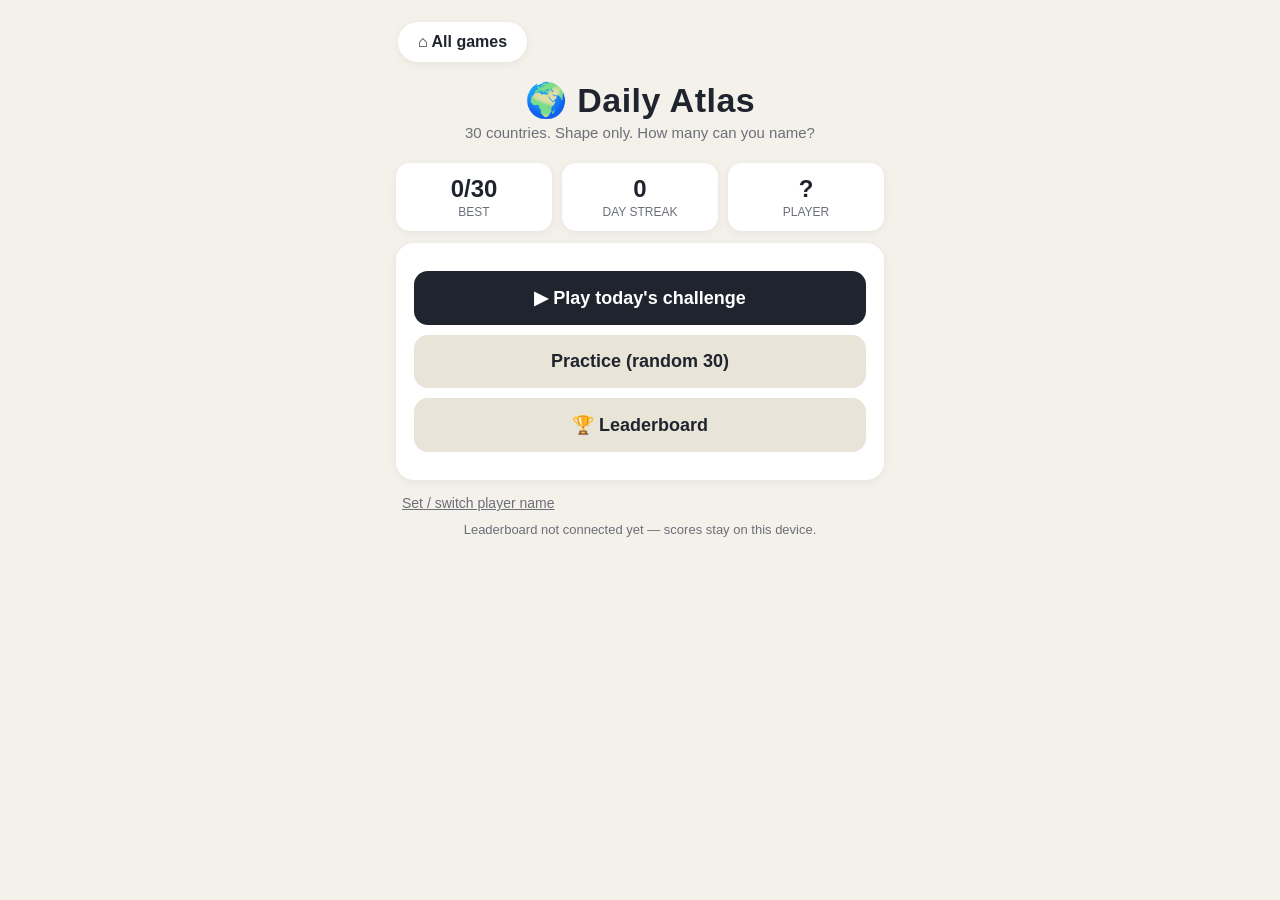
==== games/daily-atlas/index.html @ 62ca85bb "Rename Daily Shape to Daily Atlas (folder, icons, ids, leaderboard); redirect stub at old path" ====
<!DOCTYPE html>
<html lang="en">
<head>
<meta charset="UTF-8">
<meta name="viewport" content="width=device-width, initial-scale=1.0, maximum-scale=1.0, user-scalable=no, viewport-fit=cover">
<meta name="mobile-web-app-capable" content="yes">
<meta name="apple-mobile-web-app-capable" content="yes">
<meta name="apple-mobile-web-app-status-bar-style" content="default">
<meta name="apple-mobile-web-app-title" content="Daily Atlas">
<meta name="theme-color" content="#1f6f4a">
<link rel="manifest" href="manifest.json">
<link rel="apple-touch-icon" href="../../icons/atlas-180.png">
<title>Daily Atlas — guess the country</title>
<style>
  * { box-sizing: border-box; -webkit-tap-highlight-color: transparent; }
  body { margin:0; font-family: -apple-system, BlinkMacSystemFont, "Segoe UI", Roboto, sans-serif;
         background:#f4f1ea; color:#20242e; min-height:100vh; }
  .wrap { max-width:520px; margin:0 auto; padding:20px 16px 40px; }
  h1 { text-align:center; font-size:34px; margin:18px 0 4px; letter-spacing:.5px; }
  .sub { text-align:center; color:#6b6f7a; margin:0 0 22px; font-size:15px; }
  .card { background:#fff; border-radius:18px; padding:18px; margin:12px 0;
          box-shadow:0 2px 10px rgba(0,0,0,.06); }
  .btn { display:block; width:100%; border:none; border-radius:14px; padding:16px;
         font-size:18px; font-weight:700; margin:10px 0; cursor:pointer; }
  .btn-primary { background:#20242e; color:#fff; }
  .btn-secondary { background:#e9e4d8; color:#20242e; }
  .btn:active { transform:scale(.98); }
  .btn:disabled { opacity:.5; cursor:default; }
  .btn:disabled:active { transform:none; }
  a.btn { text-decoration:none; text-align:center; }
  .home-top { display:flex; justify-content:flex-start; margin:2px 2px 8px; }
  .home-top a { display:inline-block; background:#fff; border-radius:999px; padding:11px 20px;
                font-weight:700; color:#20242e; text-decoration:none; font-size:16px;
                box-shadow:0 2px 10px rgba(0,0,0,.06); }
  .home-top a:active { transform:scale(.96); }
  .stats { display:flex; gap:10px; margin:12px 0; }
  .stat { flex:1; background:#fff; border-radius:14px; padding:12px; text-align:center;
          box-shadow:0 2px 10px rgba(0,0,0,.06); }
  .stat .v { font-size:24px; font-weight:800; }
  .stat .l { font-size:12px; color:#6b6f7a; margin-top:2px; }
  .screen { display:none; } .screen.on { display:block; }
  #shapeImg { width:100%; height:300px; object-fit:contain; background:#fff; border-radius:18px;
              box-shadow:0 2px 10px rgba(0,0,0,.06); display:block; }
  .topbar { display:flex; justify-content:space-between; align-items:center; margin:6px 2px 12px; }
  .topbar .pill { background:#fff; border-radius:999px; padding:8px 16px; font-weight:700;
                  box-shadow:0 2px 10px rgba(0,0,0,.06); font-size:15px; }
  .opt { display:block; width:100%; border:2px solid #e2ddd0; background:#fff; border-radius:14px;
         padding:16px; font-size:17px; font-weight:600; margin:8px 0; cursor:pointer; color:#20242e; }
  .opt.correct { background:#d9f2e2; border-color:#2f9e5f; color:#14532d; }
  .opt.wrong { background:#fbe3e3; border-color:#d64545; color:#7a1f1f; }
  .opt:disabled { cursor:default; }
  .big-score { text-align:center; font-size:64px; font-weight:800; margin:10px 0 0; }
  .rank-line { text-align:center; font-size:18px; font-weight:700; margin:6px 0 2px; }
  .rank-sub { text-align:center; color:#6b6f7a; font-size:14px; margin-bottom:8px; }
  .board-row { display:flex; justify-content:space-between; padding:10px 4px;
               border-bottom:1px solid #eee9db; font-size:16px; }
  .board-row.me { font-weight:800; }
  .board-row .r { color:#6b6f7a; width:52px; }
  .modal-bg { display:none; position:fixed; inset:0; background:rgba(0,0,0,.45);
              align-items:center; justify-content:center; padding:20px; z-index:50; }
  .modal-bg.on { display:flex; }
  .modal { background:#fff; border-radius:18px; padding:22px; width:100%; max-width:380px; }
  .modal h2 { margin:0 0 6px; font-size:22px; }
  .modal p { color:#6b6f7a; font-size:14px; margin:6px 0 12px; }
  .modal input { width:100%; border:2px solid #e2ddd0; border-radius:12px; padding:14px;
                 font-size:17px; margin:6px 0; }
  .modal .err { color:#c0392b; font-size:14px; min-height:20px; margin:4px 0; }
  .tiny-link { display:block; text-align:center; color:#6b6f7a; font-size:14px;
               margin-top:14px; background:none; border:none; text-decoration:underline; cursor:pointer; }
  .note { font-size:13px; color:#6b6f7a; text-align:center; margin-top:10px; }
</style>
</head>
<body>
<div class="wrap">

  <!-- MENU -->
  <div id="screen-menu" class="screen on">
    <div class="home-top"><a href="../..">⌂ All games</a></div>
    <h1>🌍 Daily Atlas</h1>
    <p class="sub">30 countries. Shape only. How many can you name?</p>
    <div class="stats">
      <div class="stat"><div class="v" id="stat-best">–</div><div class="l">BEST</div></div>
      <div class="stat"><div class="v" id="stat-streak">0</div><div class="l">DAY STREAK</div></div>
      <div class="stat"><div class="v" id="stat-name">?</div><div class="l">PLAYER</div></div>
    </div>
    <div class="card">
      <button class="btn btn-primary" id="btn-daily">▶ Play today's challenge</button>
      <button class="btn btn-secondary" id="btn-practice">Practice (random 30)</button>
      <button class="btn btn-secondary" id="btn-board">🏆 Leaderboard</button>
    </div>
    <div class="card" id="daily-lock" style="display:none">
      <p class="sub" style="margin-bottom:4px">🔒 Today's challenge is done — come back at midnight</p>
      <div class="big-score" id="daily-lock-score" style="font-size:34px">–</div>
      <p class="note" style="margin-top:6px">Next challenge in <b id="daily-countdown">–</b></p>
    </div>
    <button class="tiny-link" id="btn-name">Set / switch player name</button>
    <p class="note" id="menu-note"></p>
  </div>

  <!-- GAME -->
  <div id="screen-game" class="screen">
    <div class="home-top"><a href="../..">⌂ All games</a></div>
    <div class="topbar">
      <div class="pill" id="game-round">1/30</div>
      <div class="pill" id="game-mode">DAILY</div>
      <div class="pill" id="game-lives">❤❤❤</div>
      <div class="pill" id="game-score">0 ✅</div>
    </div>
    <img id="shapeImg" alt="Country terrain relief">
    <div id="options" style="margin-top:12px;"></div>
  </div>

  <!-- DONE -->
  <div id="screen-done" class="screen">
    <div class="card">
      <p class="sub" id="done-title" style="margin-bottom:0">Today's challenge</p>
      <div class="big-score" id="done-score">0/30</div>
      <div class="rank-line" id="done-rank"></div>
      <div class="rank-sub" id="done-rank-sub"></div>
      <button class="btn btn-primary" id="btn-share">📤 Share result</button>
      <button class="btn btn-secondary" id="btn-board2">🏆 Leaderboard</button>
      <button class="btn btn-secondary" id="btn-menu">Menu</button>
      <a class="btn btn-secondary" href="../..">⌂ All games</a>
    </div>
    <p class="note" id="done-note"></p>
  </div>

  <!-- LEADERBOARD -->
  <div id="screen-board" class="screen">
    <h1 style="font-size:26px">🏆 Leaderboard</h1>
    <p class="sub" id="board-date"></p>
    <div class="card" id="board-list"></div>
    <button class="btn btn-secondary" id="btn-menu2">Menu</button>
  </div>

</div>

<!-- NAME MODAL -->
<div class="modal-bg" id="modal-name">
  <div class="modal">
    <h2 id="name-h">Pick your player name</h2>
    <p id="name-p">Names are first come, first served across all Mini Games.</p>
    <input id="name-input" maxlength="16" placeholder="e.g. HoopsFan23" autocomplete="off">
    <input id="name-phrase" type="password" placeholder="Secret phrase (min 4 chars)" style="display:none">
    <div class="err" id="name-err"></div>
    <button class="btn btn-primary" id="name-go">Continue</button>
    <button class="tiny-link" id="name-cancel">Cancel</button>
    <p class="note">Don't lose your phrase — there's no reset.</p>
  </div>
</div>

<script>
const COUNTRIES=[{"n":"Afghanistan","p":[[[-1.2,37.4],[-0.7,37.4],[0.1,37.1],[0.4,37],[1.1,37.3],[1.4,37.2],[1.7,37.6],[2.3,37.6],[2.5,37.7],[2.6,38.1],[3,38.5],[3.6,38.3],[3.5,38],[3.8,37.9],[3.7,37.1],[4.1,36.7],[4.4,36.9],[4.9,37],[5.5,37.5],[6.2,37.4],[7.2,37.4],[7.4,37.1],[6.8,37],[6.3,36.8],[5.2,36.7],[4.1,36.5],[3.5,36.1],[3.7,35.7],[3.8,35.2],[3.3,34.7],[3.4,34.3],[3.1,34],[2.2,34],[2.6,33.4],[1.9,33.1],[1.5,32.5],[1.5,31.9],[1.2,31.6],[0.8,31.7],[0,31.6],[-0.1,31.3],[-0.8,31.3],[-1.4,30.7],[-1.4,29.9],[-2.7,29.5],[-3.4,29.6],[-3.6,29.3],[-4.2,29.5],[-5.2,29.3],[-6.9,29.8],[-6,30.7],[-6.1,31.4],[-6.8,31.5],[-6.9,32.2],[-7.2,33],[-6.8,33.5],[-7.2,33.7],[-7,34.4],[-6.6,35.6],[-5.5,35.3],[-4.8,35.4],[-4.6,35.9],[-3.8,36],[-3.2,36.3],[-3,37.1],[-2.2,37.3],[-2,37.7],[-1.6,37.4],[-1.2,37.4]]]},{"n":"Albania","p":[[[0.9,40.8],[0.9,40.6],[0.5,40.4],[0.5,40.1],[0,39.6],[-0.2,39.7],[-0.2,39.9],[-0.7,40.3],[-0.8,40.7],[-0.7,41.4],[-0.6,41.7],[-0.8,41.9],[-0.8,42.2],[-0.4,42.7],[-0.3,42.5],[-0.1,42.6],[0.2,42.3],[0.4,42.2],[0.5,41.9],[0.3,41.5],[0.5,41.1],[0.9,40.8]]]},{"n":"Algeria","p":[[[-11.7,27.4],[-11.7,27.6],[-11.7,27.7],[-11.7,28.8],[-10.1,29.6],[-9.1,29.7],[-8.3,30],[-7.9,30.5],[-6.7,30.9],[-6.7,31.6],[-6.1,31.7],[-5.6,32.1],[-4.3,32.3],[-4.1,32.7],[-4.4,32.9],[-4.8,33.9],[-4.8,34.5],[-5.2,35.2],[-4.2,35.7],[-3.1,35.9],[-2.5,36.3],[-1.6,36.6],[0.1,36.8],[1.8,36.9],[2.3,36.7],[3.2,37.1],[4.3,37.1],[4.7,36.9],[5.4,36.9],[5.2,36.4],[5.4,35.5],[5.1,34.7],[4.5,34.1],[4.6,33.3],[5.4,32.7],[5.4,32.5],[6,32.1],[6.5,30.3],[6.8,29.4],[6.8,29],[6.7,28.1],[6.7,27.7],[6.6,27.1],[6.7,26.5],[6.3,26.1],[6.9,25.4],[6.9,24.9],[7.3,24.4],[7.8,24.6],[8.5,24.1],[9,23.5],[5.6,21.6],[2.7,19.6],[1.2,19.2],[0.1,19.1],[0.1,19.7],[-0.3,19.9],[-1,20.1],[-1.2,20.6],[-4.6,22.8],[-7.9,25],[-11.7,27.4]]]},{"n":"Angola","p":[[[-3.8,-4.8],[-4.2,-5],[-4.3,-5.2],[-4.4,-5.7],[-4.6,-5.8],[-4.9,-5],[-4.5,-4.6],[-4.2,-4.4],[-3.8,-4.8]],[[-4.5,-6.1],[-4.1,-6],[-3.8,-6],[-3.4,-5.9],[-0.5,-5.9],[-0.2,-6.6],[0.1,-7.2],[0.3,-7.5],[0.7,-8.1],[1.3,-8],[1.7,-7.8],[2.2,-8],[2.4,-7.7],[2.6,-7.2],[3.2,-7.1],[3.3,-6.9],[3.8,-6.9],[3.7,-7.3],[4.9,-7.3],[5,-7.9],[5.2,-8.3],[5,-8.9],[5.1,-9.5],[5.4,-9.9],[5.4,-11.1],[5.6,-11],[6,-11],[6.7,-10.9],[7.1,-10.9],[7.2,-11.2],[7.1,-11.7],[7.3,-12.2],[7.1,-12.6],[7.2,-12.9],[5.1,-12.9],[5.1,-16.1],[5.8,-16.9],[6.4,-17.5],[4.6,-17.9],[2.2,-17.8],[1.5,-17.3],[-2.6,-17.4],[-2.7,-17.4],[-3.3,-17],[-4,-16.9],[-4.6,-17.1],[-5.1,-17.3],[-5.2,-16.7],[-5,-15.8],[-4.7,-14.9],[-4.6,-14.4],[-4.3,-13.5],[-4.1,-13.1],[-3.5,-12.5],[-3.2,-12],[-3.1,-11.3],[-3.1,-10.7],[-3.4,-10.4],[-3.7,-9.8],[-3.9,-9.2],[-3.9,-9],[-3.6,-8.6],[-3.9,-7.6],[-4.1,-6.9],[-4.6,-6.3],[-4.5,-6.1]]]},{"n":"Argentina","p":[[[-3.3,-52.6],[-3,-53.1],[-2.5,-53.8],[-1.2,-54.5],[0.2,-54.7],[-0.2,-55.2],[-1.2,-55.2],[-1.7,-54.9],[-2.3,-54.9],[-3.3,-54.9],[-3.3,-52.6]],[[7.7,-30.2],[7.4,-31],[7.1,-32],[7.2,-33],[6.9,-33.3],[6.9,-33.9],[6.8,-34.4],[8.1,-35.3],[7.9,-36],[8.5,-36.4],[8.5,-36.9],[7.5,-38.2],[6.1,-38.7],[4,-38.9],[3,-38.8],[3.2,-39.4],[3,-40.2],[3.1,-40.7],[2.5,-41],[1.5,-41.2],[0.6,-40.8],[0.2,-41.1],[0.3,-42.1],[1,-42.4],[1.5,-42],[1.8,-42.6],[0.9,-42.9],[0.1,-43.5],[0,-44.5],[-0.3,-45],[-1.2,-45],[-2,-45.6],[-2.3,-46.3],[-1.3,-47],[-0.4,-47.2],[-0.7,-48.1],[-1.9,-48.7],[-2.5,-49.9],[-3.4,-50.3],[-3.8,-50.7],[-3.5,-51.8],[-2.9,-52.4],[-3.3,-52.3],[-4.2,-52.1],[-6.6,-52],[-7,-51.4],[-7,-50.7],[-7.7,-50.7],[-8,-50.4],[-8.1,-49.3],[-7.4,-48.9],[-7,-48.2],[-7.2,-47.7],[-6.6,-46.9],[-6.3,-45.6],[-6.4,-45],[-5.9,-44.8],[-6,-44.4],[-6.5,-44.2],[-6.2,-43.8],[-6.6,-43.4],[-6.9,-42.3],[-6.5,-42.1],[-6.6,-40.8],[-6.4,-39.8],[-6.1,-38.9],[-5.5,-38.6],[-5.8,-37.6],[-5.8,-36.7],[-5.1,-36],[-5.1,-35.2],[-4.5,-34.2],[-4.5,-33.3],[-4.8,-33.1],[-5.2,-31.4],[-4.6,-30.3],[-4.7,-29.4],[-4.4,-28.5],[-3.7,-27.5],[-3,-26.9],[-3.3,-26.5],[-3.1,-26.2],[-3.1,-24.5],[-2,-24],[-1.7,-23],[-1.8,-22.7],[-1,-21.8],[0.3,-22.1],[0.9,-22.8],[1.3,-22],[2.4,-22],[2.6,-22.2],[4.4,-23.9],[5.3,-24],[6.5,-24.8],[7.5,-25.2],[7.7,-25.6],[6.7,-27.1],[7.7,-27.4],[8.8,-27.5],[9.6,-27.4],[10.5,-26.6],[10.7,-25.7],[11.2,-25.5],[11.7,-26.1],[11.6,-26.9],[10.8,-27.5],[10.1,-27.9],[9,-28.9],[7.7,-30.2]]]},{"n":"Armenia","p":[[[1.2,38.8],[0.8,38.7],[0.4,39.3],[0.4,39.5],[0,39.5],[-0.3,39.7],[-0.5,39.7],[-0.9,40],[-1.7,40.3],[-1.6,40.7],[-1.7,41.1],[-0.3,41.2],[-0.1,41],[0.2,40.8],[0,40.6],[0.6,40.2],[0.3,39.9],[0.7,39.6],[1.2,39.5],[1.2,38.8]]]},{"n":"Australia","p":[[[13.5,-40.8],[14.1,-40.9],[14.1,-42.1],[13.8,-42.4],[13.7,-43.2],[13.3,-42.9],[12.6,-43.6],[12.4,-43.6],[11.8,-43.5],[11.2,-42.7],[11.1,-42],[10.5,-41.2],[10.5,-40.7],[11.2,-40.8],[12.1,-41.1],[12.7,-41],[13.5,-40.8]],[[-8.1,-32.2],[-9.1,-32.7],[-10,-33],[-10.2,-33.5],[-10.6,-33.9],[-11.4,-33.9],[-12,-34],[-12.9,-33.8],[-13.6,-33.9],[-14.3,-34],[-14.9,-34.5],[-15.2,-34.5],[-15.7,-34.7],[-16.2,-35.1],[-16.9,-35],[-17.6,-35],[-18.7,-34.4],[-19.2,-34.2],[-19.2,-33.6],[-18.7,-33.5],[-18.5,-33.3],[-18.5,-32.9],[-18.4,-32.2],[-18.5,-31.6],[-19.1,-30.6],[-19.2,-30],[-19.2,-29.5],[-19.6,-28.8],[-19.6,-28.5],[-20,-28.1],[-20.2,-27.3],[-20.7,-26.5],[-20.9,-26.1],[-20.4,-26.5],[-20.8,-25.6],[-20.3,-25.9],[-20,-26.3],[-20,-25.8],[-20.5,-25],[-20.6,-24.7],[-20.8,-24.4],[-20.7,-23.8],[-20.5,-23.6],[-20.4,-23.1],[-20.5,-22.5],[-20.1,-21.8],[-20,-22.5],[-19.6,-21.8],[-18.8,-21.5],[-18.3,-21.1],[-17.5,-20.7],[-17.1,-20.6],[-16.8,-20.7],[-16,-20.4],[-15.4,-20.3],[-15.2,-20],[-15,-20],[-14.4,-20],[-13.4,-19.7],[-12.8,-19.2],[-12.6,-18.7],[-12,-18.2],[-11.9,-17.8],[-11.9,-17.3],[-11.2,-16.4],[-10.8,-17.3],[-10.4,-17.1],[-10.7,-16.6],[-10.4,-16.1],[-10,-16.3],[-9.8,-15.6],[-9.3,-15.1],[-9.1,-14.7],[-8.5,-14.5],[-8.5,-14.2],[-8.1,-14.3],[-8.1,-14.1],[-7.6,-14],[-7.2,-13.8],[-6.4,-14.3],[-5.9,-14.9],[-5.2,-14.9],[-4.6,-15],[-4.8,-14.4],[-4.3,-13.6],[-3.9,-13.4],[-4,-13.1],[-3.6,-12.5],[-3,-12.2],[-2.5,-12.3],[-1.6,-12.1],[-1.7,-11.6],[-2.4,-11.3],[-1.9,-11.1],[-1.2,-11.4],[-0.7,-11.8],[0.2,-12],[0.5,-11.9],[1.1,-12.2],[1.7,-12],[2,-12],[2.3,-11.9],[2.7,-12.4],[2.5,-12.9],[2.1,-13.3],[1.7,-13.3],[1.9,-13.7],[1.6,-14.2],[1.2,-14.7],[1.3,-15],[2.1,-15.6],[2.8,-15.9],[3.4,-16.2],[4.1,-16.8],[4.4,-16.8],[4.9,-17.1],[5,-17.4],[6,-17.7],[6.7,-17.4],[6.9,-16.8],[7.1,-16.4],[7.2,-15.8],[7.5,-15],[7.3,-14.6],[7.4,-14.3],[7.3,-13.7],[7.4,-12.9],[7.6,-12.7],[7.5,-12.4],[7.7,-11.9],[7.9,-11.3],[7.9,-11],[8.3,-10.7],[8.6,-11.2],[8.6,-11.8],[8.9,-11.9],[8.9,-12.3],[9.3,-12.8],[9.4,-13.4],[9.3,-13.8],[9.7,-14.5],[10.3,-14.2],[10.7,-14.6],[11.2,-15],[11,-15.4],[11.3,-16.3],[11.4,-16.8],[11.7,-16.9],[11.9,-17.8],[11.8,-18.3],[12.2,-19],[13.2,-19.5],[14,-20],[14.6,-20.4],[14.5,-20.6],[15.1,-21.3],[15.5,-22.3],[15.9,-22.1],[16.3,-22.6],[16.5,-22.4],[16.7,-23.5],[17.4,-24.1],[17.9,-24.5],[18.6,-25.3],[18.9,-26.1],[18.9,-26.6],[18.9,-27.3],[19.3,-28.1],[19.3,-29],[19.1,-29.5],[18.8,-30.4],[18.9,-30.9],[18.7,-31.6],[18.2,-32.6],[17.5,-33],[17.1,-33.8],[16.8,-34.3],[16.5,-35.2],[16.1,-35.7],[15.9,-36.4],[15.7,-37.1],[15.8,-37.4],[15.2,-37.8],[14.1,-37.8],[13.2,-38.2],[12.7,-38.6],[12.1,-39],[11.3,-38.6],[10.7,-38.4],[10.8,-37.9],[10.3,-38.1],[9.4,-38.8],[8.5,-38.5],[8,-38.4],[7.4,-38.3],[6.4,-38],[5.8,-37.4],[5.6,-36.6],[5.4,-36.1],[4.9,-35.7],[3.9,-35.6],[4.2,-35.1],[4,-34.4],[3.5,-35.1],[2.6,-35.3],[3.1,-34.7],[3.3,-34.1],[3.7,-33.6],[3.6,-32.9],[2.8,-33.8],[2.2,-34.1],[1.8,-34.9],[1,-34.5],[1,-33.9],[0.4,-33.2],[-0.1,-32.8],[0.1,-32.6],[-1.2,-32],[-1.9,-32],[-2.9,-31.5],[-4.7,-31.6],[-6,-31.9],[-7.1,-32.3],[-8.1,-32.2]]]},{"n":"Austria","p":[[[3.5,48.1],[3.4,47.7],[2.9,47.7],[3,47.5],[2.7,46.9],[2.5,46.7],[1.7,46.7],[1.1,46.4],[0.3,46.5],[-1.1,46.8],[-1.3,47.1],[-2.3,46.9],[-2.4,46.8],[-3,46.9],[-3.6,46.9],[-4,47.1],[-3.9,47.3],[-3.9,47.5],[-3.6,47.6],[-3.1,47.3],[-2.9,47.6],[-2.1,47.5],[-1.3,47.7],[-0.9,47.7],[-0.6,47.5],[-0.5,47.6],[-0.6,48.3],[-0.2,48.4],[0.1,48.9],[0.9,48.6],[1.4,49],[1.8,49],[2.5,48.7],[3,48.8],[3.5,48.6],[3.4,48.5],[3.5,48.1]]]},{"n":"Azerbaijan","p":[[[-0.6,41.9],[-0.3,41.8],[0.4,41.2],[0.8,41.2],[1,41.4],[1.6,41.8],[2.1,41.3],[2.6,40.6],[3.1,40.5],[3.4,40.3],[2.6,40.2],[2.4,39.4],[2.2,39],[1.8,38.8],[1.9,38.3],[1.6,38.3],[1,38.8],[1.3,39.3],[1,39.6],[0.7,39.5],[-0.5,38.8],[-0.5,39.5],[-1,39.6],[-1.4,39.9],[-1.1,40.2],[-1.7,40.6],[-1.5,40.8],[-1.8,41],[-2,41.2],[-1.8,41.4],[-1,41.1],[-0.5,41.1],[-0.4,41.2],[-0.9,41.7],[-0.6,41.9]],[[-0.9,38.7],[-1.6,38.9],[-2.1,39.3],[-2.2,39.7],[-2,39.7],[-1.7,39.5],[-1.3,39.5],[-1.3,39.3],[-0.9,38.7]]]},{"n":"Bahamas","p":[[[-1,26.8],[-0.6,26.9],[0.1,26.8],[0.1,26.6],[-1,26.4],[-1,26.8]],[[0.2,27],[0.9,26.6],[0.8,25.9],[0.6,26],[0.6,26.5],[0.2,26.9],[0.2,27]],[[-0.2,25.2],[0.1,25.2],[0.4,24.3],[0.4,23.8],[0.2,23.7],[-0.1,24.3],[-0.5,24.6],[-0.2,25.2]]]},{"n":"Bangladesh","p":[[[2.1,22],[2,21.3],[1.7,21.5],[1.8,20.7],[1.5,21.2],[1.4,21.7],[1.2,22.2],[0.8,22.8],[-0.1,22.8],[0,22.4],[-0.3,21.8],[-0.8,22],[-0.9,21.9],[-1.2,22],[-1.6,22.1],[-1.7,22.9],[-2.1,23.6],[-1.9,24.2],[-2.5,24.5],[-2.3,24.9],[-1.7,25.2],[-2.4,25.8],[-2,26.4],[-1.3,26],[-0.8,26],[-0.7,25.3],[0.3,25.1],[1.2,25.1],[1.8,25],[1.3,24.1],[0.9,24.1],[0.5,23.5],[1.1,23],[1.3,23.6],[1.5,23.6],[2.1,22]]]},{"n":"Belarus","p":[[[0,56.2],[1,55.9],[1.1,55.7],[1.7,55.8],[2.7,55.6],[2.8,55.1],[2.5,54.8],[3.2,54.2],[3.6,54],[3.5,53.8],[4.2,53.6],[4.5,53.4],[4.1,53.1],[3.3,53.2],[3.1,53.1],[3.3,52.7],[3.6,52.1],[2.7,52],[2.4,51.8],[2.3,51.3],[1.9,51.4],[1,51.4],[0.8,51.6],[0.4,51.4],[0,51.6],[-0.8,51.6],[-1.9,51.8],[-2.9,51.9],[-3.7,51.9],[-4.2,51.6],[-4.7,51.6],[-4.7,52],[-5,52.5],[-4.4,52.7],[-4.4,53.1],[-4.7,53.5],[-4.7,53.9],[-3.8,53.9],[-2.7,54.3],[-2.5,54.8],[-1.6,55.2],[-1.7,55.6],[-1.1,55.8],[0,56.2]]]},{"n":"Belgium","p":[[[1.6,50.8],[1.5,50.1],[1.2,50.1],[1.1,49.5],[0.2,50],[-0.3,49.9],[-1,50.4],[-1.5,50.8],[-1.9,50.8],[-2.1,51.1],[-1.3,51.3],[-0.5,51.3],[0.4,51.5],[1,51],[1.6,50.8]]]},{"n":"Belize","p":[[[-0.5,17.8],[-0.5,18],[-0.4,18],[-0.2,17.9],[0.1,18.5],[0.3,18.5],[0.3,18.4],[0.5,18.3],[0.5,18.1],[0.3,17.6],[0.4,17.5],[0.3,17.1],[0.4,17],[0.3,16.5],[0.1,16.3],[-0.1,16.2],[-0.3,15.9],[-0.6,15.9],[-0.5,17],[-0.5,17.8]]]},{"n":"Benin","p":[[[0.4,6.3],[-0.5,6.1],[-0.7,6.8],[-0.7,9.1],[-0.9,9.3],[-0.9,9.8],[-1.2,10.2],[-1.6,10.5],[-1.4,11],[-1.1,11.1],[-0.9,11.5],[-0.4,11.6],[-0.2,11.9],[0.2,12.2],[0.5,12.2],[1.3,11.7],[1.2,11.3],[1.5,10.7],[1.3,10.3],[1.4,10.1],[0.9,9.4],[0.6,9.1],[0.4,8.5],[0.4,7.9],[0.4,6.3]]]},{"n":"Bhutan","p":[[[1.1,27.8],[1.5,27.5],[1.4,26.8],[0.6,26.8],[-0.2,26.9],[-0.9,26.7],[-1.8,27.1],[-1.8,27.3],[-1.1,28],[-0.6,28.3],[0.1,28.1],[0.6,28],[1.1,27.8]]]},{"n":"Bolivia","p":[[[-5.4,-11],[-4.7,-11],[-4.1,-11],[-3.9,-10.7],[-3,-10.3],[-2.5,-9.9],[-1.2,-9.8],[-1.3,-10.5],[-1.2,-10.9],[-1.3,-11.6],[-0.2,-12.5],[0.9,-12.6],[1.3,-13],[2,-13.2],[2.4,-13.5],[3,-13.5],[3.6,-13.8],[3.7,-14.4],[3.9,-14.6],[3.9,-15.1],[3.6,-15.1],[4,-16.3],[5.9,-16.3],[5.7,-16.9],[5.9,-17.3],[6.4,-17.6],[6.6,-18.2],[6.5,-19],[6.2,-19.4],[6.3,-20],[6,-20.2],[5.9,-19.9],[5,-19.4],[4.1,-19.3],[2.3,-19.6],[1.9,-20.5],[1.8,-21.1],[1.4,-22.2],[1.3,-22],[0.1,-22],[-0.2,-22.8],[-0.8,-22.1],[-2.1,-21.8],[-3,-22.7],[-3.7,-22.9],[-4.1,-21.5],[-4.6,-20.4],[-4.3,-19.4],[-4.8,-19],[-5,-18.3],[-5.5,-17.6],[-4.8,-16.5],[-5.3,-15.7],[-5,-15.3],[-5.2,-15],[-4.8,-14.5],[-4.8,-13.6],[-4.8,-12.9],[-4.5,-12.6],[-5.4,-11]]]},{"n":"Bosnia and Herzegovina","p":[[[0.7,42.6],[-0.2,43],[-0.6,43.4],[-1,43.7],[-1.4,44],[-1.6,44.4],[-2.1,44.8],[-1.9,45.2],[-1.6,45],[-1.3,45.2],[-0.9,45.2],[0,45.1],[0.7,45.1],[1.1,44.9],[1.5,44.9],[1.2,44.4],[1.7,44],[1.6,43.6],[1.3,43.5],[1.2,43.4],[0.8,43.2],[0.7,42.6]]]},{"n":"Botswana","p":[[[5,-22.1],[3.5,-22.8],[2.6,-23.6],[2.3,-24.2],[2,-24.6],[1.5,-24.7],[1.3,-25.2],[1.2,-25.5],[0.6,-25.7],[-0.3,-25.7],[-0.7,-25.4],[-1.2,-25.3],[-1.6,-25.5],[-1.9,-26],[-2.4,-26.3],[-2.9,-26.7],[-3.6,-26.8],[-3.8,-26.5],[-3.7,-25.9],[-4.3,-24.9],[-4.6,-24.8],[-4.6,-21.8],[-3.6,-21.8],[-3.6,-18.3],[-2.8,-18.2],[-1.3,-17.9],[-0.9,-18.3],[-0.3,-17.9],[0.1,-17.9],[0.6,-17.7],[0.8,-17.7],[1.2,-18.5],[1.4,-18.7],[1.7,-19.3],[2.8,-20.4],[3.3,-20.5],[3.3,-20.9],[3.5,-21.5],[4.3,-21.6],[5,-22.1]]]},{"n":"Brazil","p":[[[3.6,-33.8],[3.3,-33.2],[3.7,-32.7],[3.2,-32],[2.4,-31.5],[1.3,-30.9],[1,-30.9],[0,-30.1],[-0.7,-30.2],[0.7,-28.9],[1.8,-27.9],[2.5,-27.5],[3.3,-26.9],[3.3,-26.1],[2.8,-25.5],[2.3,-25.7],[2.5,-25.2],[2.7,-24.6],[2.7,-24],[2.3,-23.8],[1.9,-24],[1.5,-24],[1.4,-23.6],[1.3,-22.7],[1.1,-22.4],[0.5,-22.1],[0.1,-22.3],[-1,-22.1],[-0.9,-20.7],[-1.2,-20.2],[-0.9,-20],[-1,-19.4],[-0.7,-19],[-0.6,-18.2],[-0.8,-17.6],[-1.3,-17.3],[-1.4,-16.9],[-1.3,-16.3],[-3.2,-16.3],[-3.6,-15.1],[-3.3,-15.1],[-3.3,-14.6],[-3.5,-14.4],[-3.6,-13.8],[-4.1,-13.5],[-4.8,-13.5],[-5.2,-13.2],[-5.9,-13],[-6.3,-12.6],[-7.4,-12.5],[-8.5,-11.6],[-8.4,-10.9],[-8.5,-10.5],[-8.4,-9.8],[-9.7,-9.9],[-10.2,-10.3],[-11.1,-10.7],[-11.3,-11],[-11.8,-11],[-12.6,-11],[-13.1,-11.1],[-13.6,-11],[-13.5,-9.5],[-14.4,-10.1],[-15.2,-10.1],[-15.6,-9.5],[-16.3,-9.5],[-16.1,-9],[-16.6,-8.4],[-17,-7.5],[-16.8,-7.3],[-16.8,-6.9],[-16.2,-6.6],[-16.3,-6.1],[-16,-5.7],[-15.9,-5.3],[-14.8,-4.6],[-14,-4.4],[-13.9,-4.3],[-12.9,-4.3],[-12.5,-1.6],[-12.5,-1.1],[-12.6,-0.5],[-13.1,-0.2],[-13.1,0.5],[-12.5,0.7],[-12.3,0.6],[-12.3,1],[-12.9,1.1],[-12.9,1.7],[-10.9,1.7],[-10.6,2],[-10.3,1.7],[-10.1,1.1],[-9.9,1.3],[-9.4,0.7],[-8.6,0.8],[-8.4,1.1],[-7.7,1.3],[-7.3,1.5],[-7.1,1.9],[-6.4,2.2],[-6.5,2.4],[-7.3,2.5],[-7.5,3.1],[-7.4,3.8],[-7.9,4.1],[-7.7,4.1],[-6.9,4],[-6.1,3.8],[-5.9,4],[-5.1,4.2],[-4,4.5],[-3.7,4.9],[-3.8,5.2],[-3.3,5.2],[-3,5],[-3.2,4.6],[-2.8,4.4],[-2.6,4],[-2.9,3.6],[-3,2.8],[-2.8,2.2],[-2.7,1.8],[-2.1,1.3],[-1.6,1.3],[-1.5,1.5],[-1.2,1.5],[-0.7,1.7],[-0.4,1.9],[0.2,1.9],[0.4,1.9],[0.9,1.8],[1,2],[0.9,2.2],[1,2.5],[1.4,2.4],[1.8,2.5],[2.4,2.3],[2.9,2.1],[3.2,2.4],[3.4,2.3],[3.5,2.1],[4,2.1],[4.4,2.5],[4.7,3.2],[5.3,4.2],[5.6,4.2],[5.9,3.6],[6.4,1.9],[7,1.7],[7,1],[6.2,0.2],[6.6,-0.1],[8.3,-0.2],[8.4,-1.2],[9.1,-0.6],[10.4,-0.9],[12,-1.6],[12.5,-2.1],[12.4,-2.7],[13.5,-2.4],[15.5,-2.9],[17,-2.9],[18.4,-3.7],[19.7,-4.8],[20.5,-5.1],[21.3,-5.1],[21.7,-5.5],[22,-6.7],[22.2,-7.3],[21.8,-9],[21.3,-9.6],[19.9,-11],[19.3,-12.2],[18.5,-13],[18.3,-13.1],[18,-13.8],[18.1,-15.7],[17.8,-17.2],[17.7,-17.9],[17.4,-18.3],[17.2,-19.6],[16.2,-20.9],[16,-21.9],[15.2,-22.4],[15,-23],[13.9,-23],[12.3,-23.4],[11.6,-23.8],[10.5,-24.1],[9.3,-24.9],[8.5,-25.9],[8.3,-26.6],[8.5,-27.2],[8.3,-28.2],[8.1,-28.7],[7.4,-29.2],[6.2,-31],[5.4,-31.8],[4.7,-32.2],[4.2,-33.2],[3.6,-33.8]]]},{"n":"Brunei","p":[[[0.5,5.4],[0.4,5],[0.3,4.3],[-0.1,4.3],[-0.3,4],[-0.8,4.5],[-0.4,4.9],[0.5,5.4]]]},{"n":"Bulgaria","p":[[[-2,44.2],[-1.7,43.8],[-1.4,43.9],[-0.6,43.7],[0.9,43.7],[1.4,43.9],[2.6,44.2],[3.3,43.8],[3.9,43.7],[3.4,43.3],[3,42.6],[3.3,42],[2.4,42.1],[1.4,41.8],[1.4,41.3],[0.5,41.2],[-0.2,41.6],[-1,41.3],[-1.7,41.3],[-1.8,42],[-2.3,42.3],[-2.1,42.5],[-2.2,42.6],[-2.1,42.9],[-1.7,43.2],[-2.2,43.6],[-2.3,44],[-2,44.2]]]},{"n":"Burkina Faso","p":[[[-3.5,10.4],[-3.6,11],[-3.3,11.4],[-3.3,11.7],[-2.5,12.5],[-2.4,13.2],[-2.1,13.5],[-1.6,13.3],[-1.2,13.5],[-1.1,13.8],[-0.3,14.2],[-0.1,14.6],[0.8,15],[1.4,15.1],[1.7,14.9],[2.3,14.9],[2.2,14.4],[2.3,14],[2.9,13.3],[2.9,12.9],[4.1,12.6],[4.1,11.9],[3.9,11.6],[3.4,11.5],[3.2,11.1],[2.8,11],[1.9,11],[1.5,11.1],[1.2,10.9],[0.7,11],[-1,11],[-1,10.4],[-0.9,9.6],[-1.6,9.9],[-2.1,9.9],[-2.4,9.6],[-2.9,9.8],[-3,10.2],[-3.5,10.4]]]},{"n":"Burundi","p":[[[0.4,-2.4],[0.5,-2.8],[0.7,-3],[0.7,-3.4],[0.5,-3.6],[0.1,-4.1],[-0.3,-4.5],[-0.7,-4.5],[-0.8,-3.3],[-1,-2.8],[-0.4,-2.9],[-0.1,-2.3],[0.4,-2.4]]]},{"n":"Cambodia","p":[[[-2.3,12.2],[-2.5,13.4],[-1.9,14.2],[-0.6,14.4],[0.3,14.3],[1.1,13.9],[1.6,14.6],[2.5,14.2],[2.7,13.5],[2.6,12.3],[0.9,11.6],[1.4,11],[0.3,10.9],[-0.6,10.5],[-1.4,10.6],[-1.8,11.2],[-2.3,12.2]]]},{"n":"Cameroon","p":[[[1.3,12.9],[1.7,12.2],[1.8,11.6],[1.8,10.9],[2.3,10],[1.7,10],[1.5,9.9],[1,10],[0.8,9.5],[1.4,9],[1.8,8.8],[2,8.4],[2.3,7.7],[2.1,7.4],[1.6,6.4],[1.4,6.2],[1.3,5.5],[1.4,5],[1.3,4.7],[1.8,4.2],[1.9,3.9],[2.2,3.3],[2.7,3],[2.7,2.6],[2.8,2.3],[2.8,1.7],[2,2],[1.2,2.2],[-0.1,2.3],[-0.2,2.3],[-0.8,2.2],[-1.4,2.3],[-1.9,2.3],[-3.5,2.3],[-3.4,3.1],[-3.8,3.7],[-4.2,3.9],[-4.4,4.4],[-4.7,4.5],[-4.7,4.8],[-4.4,5.5],[-3.9,6.4],[-3.6,6.5],[-3.1,7],[-2.7,7.1],[-2.1,6.6],[-1.4,7],[-1.3,7.4],[-1.1,7.8],[-0.9,8.3],[-0.4,8.7],[-0.2,9.4],[0,9.6],[0.1,10.2],[0.4,10.8],[1.2,11.6],[1.3,11.9],[1.4,12.1],[1,12.5],[1,12.8],[1.3,12.9]]]},{"n":"Canada","p":[[[-32.1,49],[-32.2,49],[-34.2,50],[-34.9,50.4],[-36.7,50.8],[-37.3,51.7],[-37.1,52.3],[-38.4,52.8],[-38.6,53.6],[-39.8,54.3],[-39.8,54.8],[-39.2,55.3],[-39.3,55.9],[-41,56.6],[-42,57.7],[-42.6,58.4],[-43.5,58.9],[-44.2,59.3],[-44.7,59.8],[-45.7,59.5],[-46.7,58.9],[-47.6,59.6],[-48.3,60],[-49.3,60.3],[-50.3,60.3],[-50.2,66],[-50.2,69.7],[-48.4,69.5],[-46.8,69],[-45.8,68.9],[-44.9,69.3],[-43.7,69.6],[-42.2,69.5],[-40.7,69.9],[-39.1,70.2],[-38.4,69.8],[-37.6,70],[-37.4,70.5],[-36.7,70.4],[-35,69.5],[-33.7,70.2],[-33.5,69.4],[-32.3,69.6],[-31.9,69.9],[-30.7,69.8],[-29.2,69.4],[-26.9,69],[-25.5,68.8],[-24.5,68.9],[-23.2,68.4],[-24.6,67.9],[-22.8,67.7],[-20.1,67.8],[-19.2,68],[-18.1,67.4],[-17.1,67.9],[-18.1,68.3],[-17.4,68.7],[-16.2,68.7],[-15.4,68.8],[-14.6,68.6],[-13.6,68],[-12.5,68.1],[-10.7,67.6],[-9.2,67.8],[-7.7,67.8],[-7.8,68.4],[-6.9,68.6],[-5.4,68.2],[-5.4,67.3],[-4.7,68.1],[-3.9,68.1],[-3.5,69.1],[-4.6,69.7],[-5.7,70.1],[-5.6,71.2],[-4.5,71.9],[-3.1,71.8],[-2.1,71.3],[-0.8,70.2],[-1.7,69.7],[0.2,69.5],[0.2,68.5],[1.5,69.3],[2.7,68.6],[2.4,67.9],[3.4,67.2],[4.4,67.9],[5.2,68.8],[5.2,69.9],[6.6,69.8],[8.1,69.7],[9.5,69.2],[9.5,68.7],[8.8,68.1],[9.5,67.6],[9.4,67.1],[7.4,66.4],[6,66.3],[5,66.6],[4.7,66.1],[3.7,65.2],[3.4,64.8],[2.3,64.1],[0.8,64],[0,63.6],[0,63],[-1.2,62.8],[-2.4,62],[-3.5,60.9],[-3.9,60.1],[-3.9,58.9],[-2.5,58.8],[-2,57.8],[-1.6,57.1],[-0.2,57.3],[1.7,56.9],[2.7,56.5],[3.4,56],[4.7,55.7],[5.7,55.3],[7.4,55.2],[8.5,55.1],[8.3,54.3],[8.6,53.3],[9.3,52.2],[10.8,51.2],[11.6,51.5],[12.1,52.6],[11.6,54.1],[10.9,54.7],[12.5,55.1],[13.6,55.8],[14.2,56.5],[14.1,57.2],[13.4,58.1],[12.2,58.8],[13.4,59.9],[13,60.8],[12.6,62.3],[13.3,62.6],[15,62.3],[16.1,62.2],[16.9,62.4],[17.8,62.1],[19.1,61.5],[19.4,61.1],[21.2,61.1],[21.1,60.2],[21.5,59],[22.4,58.8],[23.1,58.2],[24.5,58.8],[25.5,59.9],[26.2,60.3],[26.9,59.4],[28.2,58.2],[29.3,57],[28.9,56.3],[30.3,55.8],[31.2,55.2],[32.8,54.9],[33.4,54.6],[33.8,53.8],[34.6,53.6],[35,53.3],[35.1,52.1],[34.3,51.8],[33.6,51.4],[32,51.1],[30.7,50.2],[29,50.1],[26.9,50.3],[25.4,50.3],[24.3,50.2],[23.5,49.5],[22.2,49.1],[20.8,47.7],[19.6,46.8],[20.5,47],[22.1,48.3],[24.2,49.1],[25.7,49.2],[26.6,48.7],[25.6,48.1],[25.9,47],[26.3,46.2],[27.6,45.7],[29.2,45.9],[30.2,47],[30.3,46.3],[30.9,45.9],[29.7,45.3],[27.5,44.7],[26.5,44.3],[25.4,43.5],[24.6,43.6],[24.6,44.5],[26.3,45.3],[24.7,45.3],[23.6,45.1],[23,45.7],[23,47.1],[22.5,47.4],[21.8,47.2],[21.5,47.4],[20.7,46.7],[20.4,45.9],[20.1,45.5],[19.7,45.3],[19.3,45.3],[19.2,45],[17.4,45],[15.9,45],[15.4,44.8],[14.4,44.1],[14.2,44],[13.9,43.6],[13,43.6],[12,43.6],[11.6,43.5],[11.7,43.3],[11.8,43],[11.8,42.9],[10.5,42.4],[9.5,42.2],[8.3,41.7],[8.1,41.7],[7.7,41.8],[7.6,42],[7.6,42.1],[7.8,42.4],[8.3,43],[8.6,43.6],[8.4,44.4],[8.2,45.3],[7.1,45.8],[7.3,46],[7.1,46.1],[6.9,46.1],[6.7,46.3],[6.6,46.5],[6.4,46.4],[6.1,46.4],[6.2,46.5],[6,46.6],[5.9,46.9],[5.1,47.2],[4.3,47.6],[3.3,47.9],[2.4,48.3],[1.5,48],[1.1,48],[-0.1,48.3],[-0.9,48.1],[-1.9,48.5],[-2.9,48.6],[-3.6,48.7],[-3.9,48.8],[-4.1,49.4],[-4.4,49.4],[-4.4,49],[-6.5,49],[-9.9,49],[-13.3,49],[-16.3,49],[-19.3,49],[-22.3,49],[-25.3,49],[-26.3,49],[-29.3,49],[-32.1,49]],[[6.7,62.5],[7.5,62.9],[8.9,62.9],[8.8,62.7],[7.7,62.2],[7,62.2],[6.7,62.5]],[[11,72.8],[9.9,73.3],[9.9,73.7],[10.4,73.8],[12.7,73.7],[14.4,73.1],[14.5,72.8],[13.4,72.9],[12.4,72.9],[11.3,72.7],[11,72.8]],[[10.4,62.1],[10.8,62.4],[11.2,62.4],[11.5,62.2],[11.1,61.6],[10.6,61.7],[10.4,62],[10.4,62.1]],[[-2.9,75],[-3.4,74.6],[-4.9,74.7],[-6.1,74.9],[-5.5,75.4],[-4.1,75.6],[-3.2,75.3],[-2.9,75]],[[-3.1,77.5],[-3.6,77.5],[-5.4,77.6],[-5.7,77.8],[-3.7,77.8],[-3,77.6],[-3.1,77.5]],[[-6,78.8],[-4.8,78.4],[-5.1,78.1],[-6.6,77.8],[-7.4,78.1],[-7.8,78.5],[-7.9,78.9],[-6.6,78.8],[-6,78.8]],[[2.6,74.4],[1,74.5],[-1.7,74.8],[-2,75.4],[-2.1,75.9],[-3.2,76.3],[-5.2,76.4],[-6.4,76.8],[-6,77.2],[-3.9,77.1],[-2.8,76.8],[-0.9,76.8],[0,76.5],[-0.2,76.1],[0.9,75.8],[1.6,75.6],[2.9,75.6],[4.4,75.5],[6,75.7],[8,75.8],[9.6,75.7],[10.7,75.3],[10.9,74.9],[10.3,74.7],[8.8,74.4],[7.5,74.6],[4.6,74.4],[2.6,74.4]],[[-20.5,78.2],[-19.1,78],[-19.4,77.7],[-21.3,77.4],[-22.8,77.7],[-22,78.1],[-20.5,78.2]],[[-20.2,78.8],[-18.9,78.6],[-20.1,78.4],[-21.8,78.4],[-21.8,78.6],[-20.8,78.9],[-20.2,78.8]],[[35.1,51.3],[34.6,50.7],[33.9,49.8],[34.6,50.1],[35.3,49.9],[34.9,49.6],[35.8,49.3],[36.3,49.6],[37.3,49.2],[37,48.5],[37.7,48.7],[37.8,48.2],[38.1,47.5],[37.7,46.7],[37.2,46.6],[36.6,46.8],[36.8,47.6],[36.5,47.8],[35.3,46.9],[34.7,46.9],[35.5,47.4],[34.5,47.6],[33.4,47.6],[31.5,47.6],[31.3,47.9],[31.9,48.3],[31.5,48.5],[32.4,49.1],[33.4,50.7],[34,51.3],[34.9,51.6],[35.3,51.6],[35.1,51.3]],[[6.9,65.1],[8,64.8],[9.1,64.5],[9.2,64],[9.9,64.1],[10.6,63.7],[9.8,63.4],[8.2,63.7],[7.6,64.1],[6.6,63.6],[5.2,63.1],[4.9,63.6],[3.5,63.5],[4.4,64],[4.5,64.8],[4.9,65.7],[5.6,65.7],[5.8,65.2],[6.3,65.4],[6.9,65.1]],[[12,72.4],[12.9,72.8],[15.1,72.2],[16.5,71.8],[16.6,71.3],[18.5,71.6],[19.5,70.9],[22,70.5],[22.8,70.1],[23.8,69.2],[21.9,68.7],[24.3,68.1],[25.9,67.8],[27.3,66.9],[28.9,66.9],[28.6,66.2],[26.8,65],[25.6,65.4],[24,66.4],[22.7,66.3],[22.6,65.7],[23.7,65.1],[25,64.6],[25.4,64.4],[26.1,63.4],[25.7,62.7],[24.5,62.9],[22,63.7],[23.4,62.9],[24.4,62.3],[24.6,61.9],[21.9,62.3],[19.7,62.9],[18.5,63.4],[18.9,63.7],[17.4,64.2],[15.9,64.7],[15.9,64.4],[13,64.2],[12.2,64.6],[12.8,65.3],[14.7,65.3],[16.8,65.5],[16.5,65.8],[16.8,66.3],[18.1,67.3],[17.8,67.7],[17.4,68.1],[15.9,68.6],[13.9,68.9],[14.5,69.1],[13.5,69.8],[12.6,69.8],[11.8,70.2],[11.2,69.9],[9.4,69.7],[5.8,70],[3.7,70.3],[2.1,70.4],[1.2,70.8],[2.3,71.2],[0.9,71.2],[0.5,72.2],[1.3,73.1],[2.3,73.5],[4.9,73.8],[4.2,73.2],[5,72.5],[5.9,73.3],[8.4,73.8],[10.1,72.7],[10,72.1],[12,72.4]],[[-3.8,74.1],[-1.7,74.1],[0.2,73.9],[-1.3,73],[-2.5,72.8],[-3.5,72],[-4.7,72.1],[-5.3,72.9],[-5.3,73.4],[-4.8,73.9],[-3.8,74.1]],[[-32.1,76.1],[-30.4,76.9],[-28.4,77.5],[-26.8,77.5],[-25.5,77.6],[-25.6,76.9],[-26.4,76.5],[-27.3,76.5],[-29.2,76.1],[-30.8,75.9],[-32.1,76.1]],[[-42,54],[-41,54.1],[-41.3,53],[-40.4,52.2],[-40.8,52.2],[-41.4,52.6],[-41.8,53.1],[-42.3,53.4],[-42.5,53.9],[-42.4,54.2],[-42,54]],[[-14.7,79.3],[-12.8,79.2],[-10.1,78.8],[-9.3,78.3],[-8.9,77.9],[-10.6,78],[-12.2,78.3],[-14.4,78.4],[-13.5,78.7],[-14.7,78.9],[-14.7,79.3]],[[-32.8,48.5],[-33.3,48.4],[-34.9,48.8],[-35.2,49.2],[-36.1,49.5],[-36.3,49.8],[-37.3,50],[-37.7,50.5],[-37.6,50.8],[-36.6,50.6],[-36,50.4],[-35,50.3],[-34.7,49.9],[-34.2,49.5],[-33.2,49.1],[-32.8,48.5]],[[-30.8,74.4],[-29.4,74.2],[-26.8,74.2],[-25.8,73.9],[-24.8,73.5],[-26,73.2],[-28.5,72.5],[-29.7,71.8],[-29.7,71.4],[-32.3,70.9],[-32.9,71.3],[-35.2,71.9],[-34.8,72.3],[-34.1,73],[-33.2,73.7],[-34.2,74.3],[-30.8,74.4]],[[-17.1,75.8],[-16.2,76],[-15.1,76],[-15,75.5],[-15.6,75],[-19,74.9],[-21.5,74.4],[-23,74.4],[-23.1,74.7],[-21,75.2],[-25.6,75],[-27,75.2],[-25.6,76.2],[-24.7,76.5],[-21.8,76.1],[-20.1,75.5],[-18.3,75.5],[-19.8,76.4],[-18.8,76.8],[-17.8,76.7],[-17.5,76.2],[-17.1,75.8]],[[-15.8,73.1],[-14.7,72.7],[-14,71.7],[-13.7,71],[-12,70.5],[-10.2,70],[-10.3,69.6],[-12,69.5],[-11.3,69.1],[-11.7,68.8],[-13.5,68.9],[-15.2,69.2],[-16.4,69.1],[-18.3,68.8],[-20.8,68.6],[-22.6,68.5],[-23.1,69],[-24.5,69.3],[-25.4,69.2],[-26.6,70],[-25.9,70.1],[-24.4,70.2],[-23,70.2],[-21.7,70.4],[-23.6,70.6],[-25.7,70.5],[-27.2,70.5],[-27.7,70.9],[-25.4,71.3],[-26.9,71.3],[-28.7,71.6],[-27.8,72.3],[-27.1,72.7],[-24.4,73.3],[-23.4,73.1],[-23.9,72.7],[-21.7,73],[-20.3,72.5],[-19.2,73],[-18.3,72.6],[-17.4,71.7],[-16.9,72.1],[-17.7,73.1],[-16.8,73.2],[-15.8,73.1]],[[-9.7,72.7],[-10.8,73.4],[-9.6,73.8],[-8.4,73.6],[-6.6,73.8],[-6.4,73.5],[-7.3,73],[-5.8,72.6],[-6,71.7],[-7.6,71.3],[-8.6,71.4],[-9.3,71.7],[-11.8,72.5],[-11.7,72.8],[-9.7,72.7]],[[-15.9,73.6],[-14.5,73.6],[-13.8,73.4],[-14.6,72.8],[-16.2,73.5],[-15.9,73.6]],[[-7.8,76.7],[-7,76.3],[-7,75.7],[-7.4,75],[-9.1,74.9],[-10.1,75.1],[-10.1,75.6],[-11.8,75.6],[-11.8,76.3],[-10.7,76.3],[-9.2,76.6],[-7.8,76.6],[-7.8,76.7]],[[-5.3,80.6],[-4.6,80.9],[-3.6,81],[-4,81.2],[-1.7,81.3],[-0.4,80.7],[1.3,80.5],[2.9,80.3],[3.7,79.7],[4.9,79.3],[3.6,79],[1.7,78.3],[-0.1,78.2],[-2.1,78.3],[-3.2,78.8],[-3.2,79.1],[-2.4,79.4],[-4.2,79.4],[-5.3,79.7],[-6,80.2],[-5.3,80.6]],[[-0.8,81.9],[0.6,82.1],[1.8,82.1],[3.8,82.3],[5.2,82.7],[6.5,82.6],[7.6,82.3],[8.3,82.9],[9.6,83],[11.4,83.1],[14.5,83.2],[15,83.1],[17.9,83.2],[20.1,83.2],[22.2,83.1],[24.9,83],[27.1,82.9],[28.9,82.6],[28.9,82.4],[26.4,81.9],[24,81.7],[23.1,81.5],[25.3,81.5],[22.9,80.9],[21.3,80.6],[19.6,79.8],[17.5,79.6],[16.9,79.4],[13.8,79.3],[15.2,79.2],[14.5,79],[15.4,78.5],[14.4,78.2],[12.9,77.9],[12.4,77.5],[11,77.2],[11.1,77],[12.8,77],[12.9,76.8],[10.2,76.2],[7.6,76.5],[4.6,76.3],[3.1,76.4],[1.3,76.5],[1.1,77],[3,77.2],[2.5,77.9],[3.1,78],[5.8,77.5],[4.4,78.2],[2.8,78.4],[3.6,78.8],[5.4,79],[5.6,79.3],[4.2,79.7],[3.8,80.3],[6.5,80.2],[7.3,80.1],[8.9,80.5],[6.6,80.6],[3.1,80.5],[1.4,80.9],[0.5,81.3],[-0.6,81.6],[-0.8,81.9]],[[15.5,67.4],[14.9,67.1],[13.8,67.1],[13.5,67.6],[13.9,68.1],[14.8,68.3],[15.6,68],[15.6,67.6],[15.5,67.4]],[[-5.5,69.5],[-4.9,69.1],[-5.5,68.8],[-6.9,69.1],[-7.7,69],[-9.1,69.4],[-8.2,69.7],[-7.5,70.1],[-6.4,69.9],[-5.8,69.7],[-5.5,69.5]],[[26.2,49.9],[26.6,50],[27.9,49.7],[28.9,49.3],[28.9,49.1],[28.5,49.1],[27.2,49.4],[26.2,49.9]],[[26.7,47],[27.1,46.5],[27.8,46.4],[28.7,46.4],[28.2,46],[27.9,46],[26.6,46.4],[26.4,46.7],[26.7,47]]]},{"n":"Central African Republic","p":[[[6.7,5.2],[6.3,5.1],[5.7,5.2],[4.9,5.3],[4.6,5.2],[4.4,4.9],[4.1,4.9],[3.7,5.1],[2.6,4.6],[2.1,4.7],[2,4.6],[1.7,4],[1,4.2],[0.2,4.3],[-0.4,4.7],[-1.2,5],[-1.8,4.7],[-2.2,4.2],[-2.3,3.5],[-2.9,3.6],[-3.6,3.7],[-4.2,3.2],[-4.7,2.3],[-4.8,2.6],[-4.8,3],[-5.3,3.3],[-5.7,3.9],[-5.8,4.2],[-6.2,4.7],[-6.1,5],[-6.2,5.5],[-6.2,6.2],[-5.9,6.4],[-5.4,7.4],[-4.6,7.5],[-4.4,7.8],[-4.2,7.7],[-4,7.5],[-2.7,7.9],[-2.3,8.3],[-1.8,8.6],[-1.9,9],[-1.6,9.1],[-0.6,9],[0.3,9.5],[1,10.6],[1.5,11],[2.2,11.1],[2.3,10.7],[2.8,10.1],[2.9,9.7],[2.7,9.3],[2.8,9],[3.1,8.7],[3.9,8.2],[4.4,7.8],[4.4,7.5],[5.1,7],[5.5,6.5],[5.8,5.9],[6.5,5.6],[6.7,5.2]]]},{"n":"Chad","p":[[[5.8,19.6],[5.9,15.6],[5,15.7],[4.6,14.9],[4.3,14.3],[4.5,14.1],[4.2,13.8],[4.3,13.4],[4,13],[3.9,12.6],[4.3,12.6],[4.5,12.3],[4.5,11.7],[4.9,11.4],[4.9,11.1],[4.2,11],[3.7,10.6],[3,9.5],[2.1,9],[1.1,9.1],[0.8,9],[0.9,8.6],[0.4,8.3],[0,7.9],[-1.3,7.5],[-1.5,7.7],[-1.7,7.8],[-1.9,7.5],[-2.7,7.4],[-2.6,7.7],[-2.9,8.4],[-3,8.8],[-3.4,9],[-4,9.5],[-3.8,10],[-3.4,9.9],[-3.1,10],[-2.5,10],[-3.1,10.9],[-3,11.6],[-3.1,12.2],[-3.5,12.9],[-3.4,13.3],[-4,13.4],[-4,14],[-4.5,14.4],[-4,15.7],[-2.7,16.6],[-2.7,17.9],[-2.3,20],[-2.1,20.4],[-2.5,20.7],[-2.5,21],[-2.9,21.3],[-3.1,22.9],[-2.1,23.4],[1.9,21.5],[5.8,19.6]]]},{"n":"Chile","p":[[[2.6,-52.6],[2.6,-54.9],[3.6,-54.9],[4.2,-54.9],[3.9,-55.3],[3,-55.6],[2.6,-55.6],[2,-55.5],[1.2,-55.2],[0.2,-55.1],[-1.1,-54.5],[-2.1,-54],[-3.5,-52.8],[-2.6,-53],[-1.2,-53.7],[0.1,-54.1],[0.6,-53.6],[0.9,-52.9],[1.8,-52.5],[2.6,-52.6]],[[1.6,-17.6],[2.1,-18.3],[2.2,-19],[2.8,-19.4],[2.4,-20.4],[3,-21.5],[3.4,-22.9],[4.1,-22.7],[4.2,-23],[3.9,-24],[2.8,-24.5],[2.8,-26.2],[2.6,-26.5],[2.9,-26.9],[2.2,-27.5],[1.5,-28.5],[1.2,-29.4],[1.3,-30.3],[0.7,-31.4],[1.1,-33.1],[1.4,-33.3],[1.4,-34.2],[0.8,-35.2],[0.8,-36],[0.1,-36.7],[0.1,-37.6],[0.4,-38.6],[-0.2,-38.9],[-0.5,-39.8],[-0.7,-40.8],[-0.6,-42.1],[-1,-42.3],[-0.7,-43.4],[-0.3,-43.8],[-0.6,-44.2],[-0.1,-44.4],[0,-44.8],[-0.5,-45],[-0.4,-45.6],[-0.7,-46.9],[-1.3,-47.7],[-1.1,-48.2],[-1.5,-48.9],[-2.2,-49.3],[-2.1,-50.4],[-1.8,-50.7],[-1.1,-50.7],[-1.1,-51.4],[-0.7,-52],[1.7,-52.1],[2.6,-52.3],[1.7,-52.3],[1.3,-52.5],[0.4,-52.9],[0.2,-53.8],[-0.2,-53.9],[-1.4,-53.5],[-2.5,-52.8],[-3.8,-52.3],[-4.1,-51.6],[-3.8,-51],[-4.3,-50.4],[-4.4,-48.7],[-4,-47.7],[-2.9,-46.9],[-4.5,-46.6],[-3.5,-45.8],[-3.2,-44.1],[-2,-44.5],[-1.5,-42.4],[-2.2,-42.1],[-2.5,-43.4],[-3.1,-43.2],[-2.8,-41.8],[-2.5,-39.9],[-2,-39.3],[-2.3,-38.3],[-2.4,-37.2],[-2,-37.1],[-1.4,-35.5],[-0.7,-33.9],[-0.2,-32.4],[-0.5,-30.9],[-0.2,-30.1],[-0.3,-28.9],[0.3,-27.6],[0.5,-25.7],[0.8,-23.6],[1.1,-21.4],[1,-19.8],[0.8,-18.3],[1.3,-18.1],[1.6,-17.6]]]},{"n":"China","p":[[[3.6,18.2],[2.7,18.5],[2.7,19.4],[3.2,19.8],[4.3,20.1],[4.9,20.1],[5.1,19.7],[4.6,19.3],[4.4,18.7],[3.6,18.2]],[[-25.7,42.4],[-25.7,42.9],[-25.1,43.2],[-26,44.9],[-24,45.3],[-23.5,45.5],[-22.7,47.3],[-20.8,47],[-20.2,47.5],[-20.2,48.5],[-19.3,48.5],[-18.6,49.2],[-18.2,49.3],[-17.9,48.6],[-17.1,48.1],[-15.6,47.7],[-15,46.9],[-15.3,45.7],[-15,45.3],[-13.8,45.1],[-12.4,45],[-11.2,44.4],[-10.6,44.2],[-10.2,43.3],[-9.6,42.7],[-8.5,42.7],[-6.4,42.5],[-5.1,42.7],[-4.1,42.5],[-2.6,41.9],[-1.4,41.9],[-1,41.6],[0.2,42.1],[1.8,42.5],[3.3,42.5],[4.5,42.9],[5.2,43.4],[5.9,43.7],[5.7,44.1],[5.4,44.5],[5.9,45.1],[6.5,45],[7.5,44.8],[8.5,45.3],[10.1,45.7],[10.8,46.4],[11.5,46.7],[13,46.8],[13.7,46.7],[13.8,47],[12.9,47.7],[12.1,48.1],[11.4,47.7],[10.4,47.9],[9.8,47.7],[9.6,48.1],[10.3,49.1],[10.8,49.9],[12,49.5],[13.4,50.1],[13.4,50.6],[14.3,51.6],[14.8,52],[14.8,52.5],[14.3,52.8],[15.1,53.3],[16.3,53.4],[17.6,53.5],[19.1,53.2],[20,52.8],[20.6,51.8],[21,51.4],[21.4,50.7],[21.7,49.8],[23.5,49.4],[24.7,48.7],[25.1,47.8],[26.6,47.8],[27.4,48.2],[29.1,48.5],[28.6,47.6],[28.2,47.2],[27.8,46.1],[27.2,45.1],[26,45.3],[25.1,45],[25.4,44.1],[25.2,42.9],[24.7,42.9],[24.7,42.4],[24.1,43],[23.7,42.4],[22.1,42],[22.3,41.5],[21.4,41.5],[20.9,41.8],[20.3,41.1],[19.2,40.6],[18.3,39.9],[16.9,39.6],[16.2,39.2],[15.1,38.9],[15.7,39.4],[15.5,39.8],[16.2,40.4],[15.7,40.9],[14.8,40.6],[13.7,39.9],[13.1,39.3],[12.1,39.2],[11.6,38.7],[12.1,38.1],[13,37.9],[13,37.4],[13.8,37.2],[14.9,37.9],[15.8,37.5],[16.4,37.5],[16.6,36.9],[15.2,36.7],[14.7,36.1],[13.7,35.6],[13.2,34.9],[14.3,34.4],[14.7,33.4],[15.3,32.5],[16,31.7],[16,30.9],[15.3,30.7],[15.6,30.1],[16.2,29.8],[16,29],[15.8,28.2],[15.2,28.1],[14.5,27.1],[13.7,25.7],[12.7,24.5],[11.4,23.6],[10,22.8],[8.8,22.7],[8.2,22.2],[7.9,22.5],[7.3,22.1],[5.9,21.6],[4.9,21.4],[4.5,20.3],[4,20.3],[3.7,21],[3.9,21.4],[2.6,21.7],[2.1,21.6],[1.1,21.8],[0.6,22.2],[0.8,22.8],[-0.1,23],[-0.6,23.4],[-1.4,22.8],[-2.4,22.7],[-3.2,22.7],[-3.8,22.5],[-4.3,22.3],[-4.1,21.2],[-4.7,21.2],[-4.7,21.4],[-4.8,21.8],[-5.5,21.6],[-5.9,21.7],[-6.7,22.1],[-6.4,22.9],[-7,23.1],[-7.3,24.1],[-8.3,23.9],[-8.2,25.1],[-7.3,25.9],[-7.2,26.7],[-7.2,27.5],[-7.7,27.7],[-8,28.3],[-8.6,28.3],[-9.7,28.4],[-9.3,28.8],[-9.8,29.5],[-10.5,29],[-11.4,29.3],[-12.5,28.6],[-13.4,27.9],[-14.2,27.8],[-14.7,28],[-15.2,28.1],[-15.9,28.3],[-16.4,28],[-17.1,27.3],[-17.2,28.1],[-17.8,27.9],[-19,28],[-20.1,28.2],[-20.9,28.6],[-21.7,28.8],[-22,29.3],[-22.6,29.5],[-23.6,30.1],[-24.4,30.4],[-24.8,30.2],[-26.2,30.9],[-27.2,31.5],[-27.5,32.6],[-26.7,32.5],[-26.7,33],[-27.1,33.5],[-27,34.3],[-28.1,35.5],[-29.7,35.9],[-30,36.7],[-30.8,37.1],[-30.9,37.4],[-31.1,38],[-31.1,38.4],[-31.7,38.6],[-32,38.5],[-32.2,39.4],[-32,39.7],[-32.1,39.9],[-31.1,40.4],[-30.5,40.6],[-29.4,40.4],[-29,41.1],[-27.7,41.2],[-27.4,41.6],[-25.8,42.1],[-25.7,42.4]]]},{"n":"Colombia","p":[[[5.8,1.3],[5.6,1.1],[5.4,1.7],[5.1,2],[4.8,1.7],[2.8,1.7],[2.8,1.1],[3.4,1],[3.4,0.6],[3.2,0.7],[2.6,0.5],[2.6,-0.2],[3.1,-0.5],[3.2,-1.1],[3.2,-1.6],[2.8,-4.3],[2.3,-3.8],[2,-3.7],[2.6,-2.7],[1.8,-2.3],[1.2,-2.3],[0.9,-2.2],[0.3,-2.4],[-0.4,-2.3],[-1,-1.3],[-1.5,-1],[-1.8,-0.5],[-2.5,-0.1],[-2.7,-0.2],[-3.1,0.1],[-3.6,0.4],[-3.9,0.3],[-4.8,0.4],[-5,0.8],[-5.2,0.8],[-6.2,1.4],[-6.3,1.7],[-6,1.8],[-6,2.3],[-5.8,2.6],[-5.3,2.7],[-4.9,3.3],[-4.5,3.8],[-4.8,4.1],[-4.7,4.7],[-4.9,5.6],[-4.7,5.8],[-4.8,6.7],[-5.2,7.2],[-5.1,7.7],[-4.8,7.6],[-4.6,7.9],[-4.8,8.5],[-4.7,8.7],[-4.2,8.6],[-3.4,9.3],[-3,9.4],[-3,9.8],[-2.8,10.6],[-2.3,11.1],[-1.6,11.1],[-1.5,11.3],[-0.8,11.2],[0,11.7],[0.4,12],[0.9,12.4],[1.3,12.4],[1.5,12.1],[1.3,11.8],[0.7,11.6],[0.4,11.1],[0,10.8],[-0.3,10.5],[-0.4,9.7],[-0.7,9.2],[-0.1,9.1],[0,8.6],[0.2,8.4],[0.3,8],[0.2,7.6],[0.2,7.4],[0.5,7.3],[0.7,7],[2,7.1],[2.6,7],[3.3,6.1],[3.7,6.2],[4.4,6.2],[5,6.3],[5.3,6.1],[5.1,5.6],[4.9,5.2],[4.8,4.5],[5,3.8],[5.3,3.5],[5.3,3.3],[4.8,2.8],[5.2,2.6],[5.5,2.2],[5.8,1.3]]]},{"n":"Costa Rica","p":[[[1.6,9.6],[1.2,9.5],[1.2,9.1],[1.4,8.9],[1.3,8.8],[1.3,8.6],[1.2,8.4],[1.2,8.2],[0.7,8.4],[0.5,8.7],[0.6,8.8],[0.5,9.1],[0.3,9.3],[-0.1,9.5],[-0.5,9.6],[-0.6,9.9],[-0.8,10.1],[-0.8,9.8],[-0.9,9.6],[-1.2,9.8],[-1.5,9.9],[-1.6,10.1],[-1.6,10.4],[-1.5,10.8],[-1.8,10.9],[-1.5,11.1],[-1.4,11.2],[-0.7,11],[-0.5,11.1],[-0.2,11],[0,10.8],[0.3,10.7],[0.5,10.9],[0.8,10.4],[1.1,10],[1.6,9.6]]]},{"n":"Côte d'Ivoire","p":[[[-1.7,10.2],[-1.6,10.3],[-1.3,10.1],[-0.5,10.1],[-0.3,10.4],[-0.1,10.4],[0.1,10.5],[0.3,10.1],[0.5,10.2],[0.9,10.4],[1.4,10.2],[1.6,9.8],[2,9.6],[2.4,9.9],[2.8,9.9],[3.5,9.6],[3.8,8.2],[3.4,7.4],[3.1,6.3],[3.5,5.4],[3.5,5],[3,5],[2.3,5.2],[1.7,5.2],[0.5,5],[-0.2,4.7],[-1.2,4.3],[-1.4,4.4],[-1.3,5.2],[-1.2,5.3],[-1.2,5.7],[-1.6,6.1],[-2,6.2],[-2.3,6.5],[-2,6.9],[-2.1,7.4],[-2.1,7.7],[-1.9,7.7],[-1.9,8.1],[-2,8.3],[-1.9,8.5],[-1.5,8.6],[-1.7,9.4],[-2,9.8],[-1.9,10.1],[-1.7,10.2]]]},{"n":"Croatia","p":[[[0.2,46.5],[0.5,46.4],[1.2,46],[2.1,45.8],[2.4,45.9],[2.7,45.5],[3,45.2],[2.6,44.9],[2.2,45.1],[1.5,45.1],[0.6,45.2],[0.2,45.2],[-0.1,45],[-0.4,45.2],[-0.6,44.8],[-0.1,44.4],[0.1,44],[0.5,43.7],[0.9,43.4],[1.3,43],[2.2,42.6],[2.1,42.5],[1.1,42.8],[0.5,43.2],[-0.4,43.5],[-1.2,44.2],[-1,44.3],[-1.5,44.7],[-1.5,45.1],[-2.1,45.2],[-2.4,44.8],[-2.7,45.1],[-2.7,45.5],[-2.7,45.5],[-2,45.5],[-1.8,45.6],[-1.4,45.5],[-1.1,45.5],[-1.1,45.7],[-0.7,45.8],[-0.6,46.2],[0.2,46.5]]]},{"n":"Cuba","p":[[[-2.5,23.2],[-1.7,23.1],[-0.9,23.1],[0.1,22.8],[0.5,22.4],[1.4,22.5],[1.7,22.3],[2.6,21.7],[3.2,21.2],[3.5,21.2],[4.1,21],[4.1,20.7],[4.8,20.7],[5.6,20.3],[5.4,20.1],[4.8,19.9],[4.1,19.9],[3.4,20],[2,19.9],[2.6,20.4],[2.2,20.7],[1.6,20.7],[1.3,21],[1,21.6],[0.4,21.6],[-0.5,21.8],[-0.8,22],[-2.1,22.2],[-2.4,22.4],[-2.1,22.6],[-3,22.7],[-3.8,22.2],[-4.2,22.2],[-4.3,21.9],[-4.8,21.8],[-5.2,21.9],[-4.7,22.2],[-4.5,22.6],[-4,22.8],[-3.5,23],[-2.8,23.1],[-2.5,23.2]]]},{"n":"Cyprus","p":[[[-0.5,35.1],[-0.3,35.1],[-0.1,35.2],[0.1,35.2],[0.2,35.1],[0.2,35],[0.3,35],[0.4,35],[0.6,35.1],[0.7,35.1],[0.8,35],[-0.3,34.6],[-0.8,34.7],[-1,35.1],[-0.5,35.1]]]},{"n":"Czechia","p":[[[-0.8,51.1],[-0.4,50.8],[0.4,50.7],[0.3,50.4],[0.9,50.2],[1,50.5],[1.7,50.4],[1.8,50],[2.5,50],[3,49.5],[2.7,49.5],[2.6,49.3],[2.3,49.3],[2.3,49],[2.1,49],[2,48.9],[1.7,48.8],[1.3,48.8],[1.1,48.6],[0.7,48.8],[0.2,48.7],[-0.6,49],[-0.9,49],[-1.5,48.6],[-2.3,48.9],[-2.8,49.3],[-3.3,49.5],[-3.4,50],[-3.6,50.3],[-2.9,50.5],[-2.5,50.7],[-1.8,50.9],[-1.5,51.1],[-1.3,51],[-0.8,51.1]]]},{"n":"Denmark","p":[[[-0.3,55],[-0.9,54.8],[-1.7,55],[-2.1,55.5],[-2.1,56.5],[-1.9,56.8],[-1.7,57.1],[-0.8,57.2],[-0.4,57.4],[0.4,57.7],[0.4,57.2],[0.1,56.9],[0.2,56.6],[0.7,56.5],[0.5,56.1],[0.2,56.2],[-0.5,55.5],[-0.3,55]],[[2.2,56.1],[2.5,55.6],[1.9,54.8],[0.8,55.4],[0.7,55.8],[2.2,56.1]]]},{"n":"Djibouti","p":[[[-0.2,12.5],[0.3,12.5],[0.6,12.7],[0.8,12.4],[0.8,12],[0.2,11.7],[0.6,11.5],[0.3,10.9],[0,11.1],[-0.2,11],[-0.8,11.1],[-0.8,11.4],[-0.9,11.6],[-0.5,12.1],[-0.2,12.5]]]},{"n":"Dominican Republic","p":[[[-1.2,18],[-1.2,18.3],[-1.5,18.6],[-1.2,18.8],[-1.1,19.2],[-1.2,19.7],[-1.1,19.9],[-0.3,19.9],[0.3,19.6],[0.5,19.6],[0.7,19.3],[1.3,19.3],[1.2,19],[1.7,19],[2.2,18.6],[1.8,18.2],[1.3,18.4],[0.9,18.4],[0.5,18.4],[0.4,18.2],[0,18.2],[-0.2,18.4],[-0.5,18.3],[-0.9,17.6],[-1.2,17.8],[-1.2,18]]]},{"n":"DR Congo","p":[[[6.3,-4.5],[6.5,-5.4],[6.4,-5.9],[6.6,-6.5],[7.2,-7.1],[7.7,-8.3],[7.3,-8.2],[6,-8.4],[5.7,-8.5],[5.4,-9.2],[5.7,-9.6],[5.5,-10.8],[5.4,-11.8],[5.6,-12],[6.3,-12.4],[6.6,-12.2],[6.7,-13.3],[5.9,-13.2],[5.5,-12.7],[5.2,-12.3],[4.4,-12.1],[4.2,-11.6],[3.5,-11.9],[2.7,-11.8],[2.4,-11.3],[1.8,-11.2],[1.3,-11.3],[1.3,-11],[0.9,-10.9],[0.5,-10.9],[-0.2,-11],[-0.6,-11],[-0.8,-11.1],[-0.8,-9.9],[-1.1,-9.5],[-1.2,-8.9],[-1.1,-8.3],[-1.3,-7.9],[-1.3,-7.3],[-2.5,-7.3],[-2.4,-6.9],[-2.9,-6.9],[-3,-7.1],[-3.6,-7.2],[-3.8,-7.7],[-4,-8],[-4.5,-7.8],[-4.9,-8],[-5.5,-8.1],[-5.9,-7.5],[-6.1,-7.2],[-6.4,-6.6],[-6.7,-5.9],[-9.6,-5.9],[-10,-6],[-10.3,-6],[-10.7,-6.1],[-10.8,-5.8],[-10.6,-5.7],[-10.5,-5.2],[-10.4,-5],[-10,-4.8],[-9.7,-4.9],[-9.4,-4.5],[-8.9,-4.5],[-8.8,-4.8],[-8.4,-5],[-7.8,-4.3],[-7.3,-3.9],[-7,-3.5],[-7,-2.7],[-6.6,-1.7],[-6.1,-1.2],[-5.5,-0.7],[-5.4,-0.4],[-5.3,-0.1],[-5.2,0.3],[-5.2,0.9],[-5.1,1.7],[-4.9,2.4],[-4.6,2.9],[-4.6,3.5],[-4.5,4.2],[-4.1,4.7],[-3.5,5],[-2.7,4.7],[-2.1,4.3],[-1.3,4.2],[-0.6,4],[-0.3,4.6],[-0.2,4.7],[0.3,4.6],[1.4,5.1],[1.8,4.9],[2.1,4.9],[2.3,5.2],[2.6,5.3],[3.4,5.2],[4,5.1],[4.4,5.2],[5,4.4],[5.4,4.3],[5.7,4.5],[6.2,4.4],[6.7,4.6],[7,4.2],[7.8,3.5],[7.8,2.3],[8.2,2.2],[7.9,1.8],[7.5,1.6],[7.1,1.1],[6.9,0.6],[6.8,-0.2],[6.6,-0.6],[6.6,-1.3],[6.3,-1.6],[6.3,-2.2],[6.1,-2.3],[6,-2.8],[6.3,-3.3],[6.3,-4.5]]]},{"n":"Ecuador","p":[[[3.3,-0.2],[3.5,-0.9],[3.2,-1.6],[2.1,-2.6],[0.9,-3],[0.3,-3.9],[0.1,-4.5],[-0.5,-5],[-0.9,-4.5],[-1.3,-4.3],[-1.7,-4.4],[-1.8,-4.1],[-1.5,-3.8],[-1.6,-3.4],[-1.1,-2.7],[-1.3,-2.2],[-1.7,-2.7],[-2.3,-2.2],[-2.1,-2],[-2.2,-1.1],[-1.9,-0.9],[-1.7,-0.3],[-1.3,0.4],[-1.4,0.8],[-0.8,1],[-0.2,1.4],[0.8,0.8],[1,0.8],[1.3,0.4],[2.1,0.3],[2.4,0.4],[2.9,0.1],[3.3,-0.2]]]},{"n":"Egypt","p":[[[5.2,22],[1.3,22],[-2.6,22],[-6.6,22],[-6.6,25.7],[-6.6,29.2],[-6.9,30],[-6.7,30.7],[-6.8,31.1],[-6.5,31.6],[-5.1,31.6],[-4.2,31.3],[-3.2,31],[-2.7,30.9],[-2,31.2],[-1.5,31.5],[-0.7,31.6],[0,31.4],[0.3,30.9],[0.6,31.3],[1.4,31],[2.1,31],[2.6,31.2],[3.2,29.8],[3.3,29.5],[3,29.1],[2.8,28.3],[2.5,27.8],[2.3,27.6],[1.9,28],[1.5,28.4],[0.8,29.9],[0.7,29.8],[1.1,28.7],[1.7,27.7],[2.5,26.1],[2.8,25.6],[3.2,25],[4.1,23.9],[3.9,23.8],[3.9,23.1],[5,22.2],[5.2,22]]]},{"n":"El Salvador","p":[[[-0.4,14.4],[-0.1,14.3],[0.1,14.1],[0.4,14],[0.4,13.8],[0.9,14],[1.1,13.9],[1.2,13.8],[1.1,13.4],[1,13.1],[0.4,13.2],[0.1,13.3],[-0.3,13.5],[-0.9,13.5],[-1.2,13.7],[-1.1,13.9],[-0.8,14.1],[-0.6,14.2],[-0.7,14.4],[-0.4,14.4]]]},{"n":"Equatorial Guinea","p":[[[-0.4,2.3],[1.2,2.3],[1.2,1.1],[-0.2,1.1],[-0.6,1],[-0.8,1.2],[-0.4,2.3]]]},{"n":"Eritrea","p":[[[-3.2,14.4],[-3.3,14.8],[-2.8,16.3],[-2.7,17],[-2.4,17.3],[-1.7,17.4],[-1.2,18],[-0.6,16.8],[-0.3,15.9],[0.2,15.4],[1.6,14.5],[2.1,13.9],[2.7,13.3],[3,13],[3.5,12.7],[3.2,12.5],[2.8,12.5],[2.4,12.9],[2,13.5],[1.6,13.8],[1.3,14.1],[0.4,14.5],[-0.2,14.5],[-0.5,14.7],[-1.1,14.5],[-1.7,15],[-2,14.2],[-3.2,14.4]]]},{"n":"Estonia","p":[[[2.1,59.5],[2.2,59.3],[1.5,58.7],[1.8,57.8],[1.4,57.5],[0.5,57.5],[-0.3,57.8],[-0.8,58],[-1.6,57.8],[-1.5,58.4],[-1.9,58.3],[-2.5,58.6],[-2.6,59.2],[-1.3,59.5],[-0.1,59.6],[1,59.4],[2.1,59.5]]]},{"n":"Eswatini","p":[[[0.6,-26.7],[0.4,-27.2],[-0.2,-27.3],[-0.8,-26.7],[-0.8,-26.4],[-0.5,-26],[-0.4,-25.7],[-0.1,-25.7],[0.4,-25.8],[0.5,-26.3],[0.6,-26.7]]]},{"n":"Ethiopia","p":[[[8.6,8],[5.8,5],[4.5,5],[3.6,4.3],[2.9,4.2],[2.6,3.9],[2,3.9],[1.6,4.3],[0.6,3.8],[0.4,3.4],[-0.3,3.5],[-0.5,3.6],[-0.8,3.6],[-1.1,3.6],[-2.4,4.4],[-3,4.4],[-3.4,4.8],[-3.4,5.3],[-3.9,5.5],[-4.5,6.6],[-5,6.8],[-5.1,7.2],[-5.6,7.7],[-6.3,7.8],[-5.9,8.4],[-5.4,8.4],[-5.2,8.7],[-5.2,9.6],[-5,10.6],[-4.5,10.9],[-4.4,11.3],[-3.9,12.1],[-3.3,12.6],[-2.9,13.6],[-2.8,14.4],[-1.6,14.2],[-1.3,15],[-0.7,14.5],[-0.1,14.7],[0.1,14.5],[0.8,14.5],[1.7,14.1],[1.9,13.8],[2.4,13.5],[2.8,12.9],[3.1,12.5],[2.8,12.1],[2.5,11.6],[2.5,11.4],[2.5,11.1],[3.1,11],[3.3,11.1],[3.6,10.9],[3.3,10.6],[3.7,10],[4.1,9.5],[4.5,9.2],[7.7,8],[8.6,8]]]},{"n":"Falkland Islands","p":[[[-1.6,-51.8],[-0.4,-51.3],[0.4,-51.5],[1,-51.1],[1.8,-51.5],[1.5,-51.9],[0.2,-52.2],[-0.3,-51.8],[-1.1,-52.3],[-1.6,-51.8]]]},{"n":"Fiji","p":[[[-0.8,-17.5],[-0.5,-17.3],[-0.2,-17.6],[-0.3,-18.2],[-0.9,-18.3],[-1.5,-18.2],[-1.6,-17.7],[-1.2,-17.4],[-0.8,-17.5]],[[1.1,-16.1],[1.3,-16],[1.2,-16.5],[1.1,-16.6],[0.5,-16.8],[-0.2,-17],[-0.3,-16.6],[0.2,-16.4],[0.5,-16.4],[1.1,-16.1],[1.1,-16.1]]]},{"n":"Finland","p":[[[2.8,69.1],[2.7,68.4],[4.2,67.7],[3.3,66.9],[4.4,65.8],[3.8,64.9],[4.7,64.2],[4.3,63.6],[5.7,62.9],[5.4,62.4],[4.4,61.8],[2.3,60.5],[0.5,60.4],[-1.3,60.1],[-2.9,59.8],[-3.5,60.4],[-4.5,60.7],[-4.2,61.7],[-4.7,62.6],[-4.2,63.2],[-3.3,63.8],[-1,64.9],[-0.4,65.1],[-0.5,65.5],[-1.9,66],[-2.2,66.4],[-2.2,67.9],[-3.8,68.6],[-5.1,69.1],[-4.5,69.4],[-3.4,68.8],[-2.1,68.9],[-1,68.6],[-0.1,69.1],[0.4,69.8],[2,70.2],[3.2,69.8],[2.8,69.1]]]},{"n":"France","p":[[[-41.9,4.2],[-42.5,3.2],[-42.8,2.5],[-43.2,2.1],[-43.6,2.1],[-43.8,2.3],[-44,2.4],[-44.3,2.1],[-44.7,2.3],[-44.5,2.7],[-44.4,3.2],[-44.2,3.6],[-44.6,4.2],[-44.7,4.9],[-44.2,5.8],[-43.8,5.6],[-43.1,5.4],[-42,4.6],[-41.9,4.2]],[[16,49.5],[16.4,49.2],[17.9,49],[17.4,48.3],[17.3,47.6],[17,47.4],[16.5,47.5],[16.6,47.3],[15.8,46.7],[15.8,46.3],[16.3,46.4],[16.6,46],[16.6,45.7],[16.9,45.3],[16.5,45],[16.8,44.3],[17.3,44.1],[17.2,43.7],[16.3,43.1],[14.3,43.4],[12.9,43.1],[12.8,42.5],[11.6,42.3],[10.5,42.8],[10.1,42.6],[8.3,43],[7.9,43.4],[8.4,44],[8.6,46],[7.6,47.1],[6.8,47.6],[5.3,48],[5.2,48.7],[6.5,48.9],[8.2,48.6],[7.8,49.8],[8.8,49.3],[11.1,50.1],[11.4,50.9],[12.3,51.1],[12.4,50.8],[12.9,50.8],[13.4,50.4],[14.1,49.9],[14.6,50],[15.5,49.5],[15.7,49.4],[16,49.5]],[[18.5,42.6],[19.2,43],[19.3,42.2],[19,41.4],[18.6,41.6],[18.3,42.3],[18.5,42.6]]]},{"n":"Gabon","p":[[[-0.6,2.3],[-0.1,2.3],[0.5,2.2],[1.1,2.3],[1.2,2.3],[1.1,1.8],[1.4,1.3],[2.1,1.4],[2.4,1.2],[2,0],[2.4,-0.6],[2.5,-1.3],[2.4,-2],[2.1,-2.5],[1.2,-2.4],[0.7,-1.9],[0.6,-2.4],[-0.1,-2.5],[-0.4,-2.8],[0,-3.4],[-0.8,-4],[-1.8,-3],[-2.5,-2.1],[-3.1,-1.1],[-3.1,-0.8],[-2.8,-0.5],[-2.6,0.3],[-2.4,1],[-2.1,1.1],[-0.6,1.1],[-0.6,2.3]]]},{"n":"Gambia","p":[[[-1.4,13.6],[-0.3,13.6],[-0.1,13.9],[0.2,13.9],[0.6,13.6],[0.9,13.6],[1.2,13.8],[1.4,13.5],[1,13.3],[0.6,13.3],[0.1,13.5],[-0.2,13.3],[-0.4,13.3],[-0.6,13.1],[-1.6,13.2],[-1.4,13.6]]]},{"n":"Georgia","p":[[[-3.4,43.4],[-3.3,43.6],[-2.4,43.4],[-1,43.2],[0.4,42.7],[0.6,42.6],[1.2,42.7],[2.1,42.5],[2.4,42.1],[3,41.9],[2.8,41.7],[3.3,41.2],[3.1,41.1],[2.6,41.1],[1.9,41.4],[1.6,41.2],[0.2,41.1],[-0.7,41.6],[-1.8,41.5],[-1.7,42],[-1.9,42.6],[-2.5,43],[-3,43.1],[-3.4,43.4]]]},{"n":"Germany","p":[[[3.4,53.8],[3.7,53.2],[3.4,53],[3.7,52.6],[4,52.1],[3.9,51.7],[4.3,51.1],[3.9,51],[3.6,51.1],[3.4,50.9],[2.6,50.7],[2.3,50.5],[1.5,50.3],[1.7,50],[1.8,49.5],[2.3,49.3],[2.9,48.9],[2.6,48.4],[2.2,48.3],[2.3,47.6],[2.2,47.5],[1.9,47.7],[1.4,47.7],[0.7,47.5],[-0.1,47.6],[-0.3,47.3],[-0.8,47.6],[-1.1,47.5],[-2.2,47.8],[-2.4,47.6],[-3.2,47.6],[-3.1,48.3],[-2.6,49],[-4,49.2],[-4.5,49.5],[-4.4,49.9],[-4.6,50.1],[-4.5,50.8],[-4.7,51.9],[-4.1,51.9],[-3.8,52.2],[-3.6,53.1],[-3.8,53.5],[-3.6,53.7],[-2.8,53.7],[-2.6,53.5],[-1.9,54],[-2.1,54.4],[-2.2,55],[-1.4,54.8],[-0.8,55],[-0.8,54.6],[0.3,54.4],[0.2,54],[1.3,54.2],[1.8,54.5],[3,54.1],[3.4,53.8]]]},{"n":"Ghana","p":[[[1,11],[0.9,10.7],[1.3,10.2],[1.3,9.5],[1.4,8.7],[1.7,8.3],[1.5,7.4],[1.5,6.9],[1.8,6.3],[2,5.9],[0.5,5.3],[-0.1,5],[-1,4.7],[-1.9,5],[-1.8,5.4],[-2.3,6.3],[-2,7.4],[-1.6,8.2],[-1.9,9.6],[-2,10.4],[-2,11],[-0.2,11],[0.2,10.9],[0.5,11.1],[1,11]]]},{"n":"Greece","p":[[[2.7,35.3],[2.6,35],[1.2,34.9],[1.2,35.1],[0,35.3],[0.2,35.7],[0.7,35.4],[1.5,35.4],[2.2,35.4],[2.2,35.2],[2.7,35.3]],[[-0.6,41.3],[0.2,41.3],[1,41.6],[1.7,41.2],[2.6,41.3],[2.6,41.8],[3.1,41.6],[2.8,40.9],[2.5,40.8],[1.9,40.9],[1.4,40.9],[0.2,40.7],[0.9,40.1],[0.4,40],[-0.2,40],[-0.7,40.5],[-0.9,40.3],[-0.7,39.7],[-0.2,39.2],[-0.6,39],[0,38.5],[0.5,38.2],[0.5,37.7],[-0.4,37.9],[-0.1,37.4],[-0.8,37.3],[-0.4,36.4],[-1,36.4],[-1.9,36.8],[-2.2,37.6],[-2.4,38.3],[-2.8,38.8],[-3.3,39.3],[-3.4,39.6],[-2.9,40.1],[-2.9,40.4],[-2.5,40.6],[-2.5,40.8],[-1.9,40.9],[-1.5,41.2],[-0.9,41.1],[-0.8,41.3],[-0.6,41.3]]]},{"n":"Greenland","p":[[[-5.8,82.6],[-2.4,83.2],[1.1,83.2],[2.4,83.5],[5.9,83.6],[13.9,83.5],[20.2,82.7],[18.3,82.3],[14.5,82.3],[9.1,82.2],[9.6,82],[13.2,82.1],[16.2,81.8],[18.1,82.1],[18.9,81.7],[17.8,81.2],[20.4,81.5],[25.2,81.9],[28.2,81.7],[28.8,81.3],[24.7,80.6],[24.2,80.3],[21,80.2],[23.3,80.1],[22.1,79.4],[21.3,78.8],[21.3,77.6],[22.5,77],[21,76.9],[19.3,76.6],[21.2,76.1],[21.4,75.2],[20.3,75.2],[21.6,74.3],[19.4,74.2],[20.6,73.8],[20.2,73.5],[18.8,73.3],[17.4,73.3],[18.7,72.6],[18.7,72.2],[16.7,72.6],[16.2,72.3],[17.6,72.1],[18.9,71.5],[19.3,70.7],[17.5,70.5],[16.7,70.9],[15.5,71.4],[15.8,70.8],[14.6,70.2],[17.3,70.2],[18.7,70.1],[16,69.3],[13.3,68.5],[10.3,68.1],[9.2,68.1],[8.2,67.7],[6.8,66.7],[4.7,66],[4,65.9],[2.6,65.7],[1.2,65.5],[0.3,64.8],[0.3,64.1],[-0.2,63.5],[-1.8,62.7],[-1.4,61.9],[-1.9,61.1],[-2.4,60.1],[-3.8,60],[-5.3,60.9],[-7.3,60.9],[-8.2,61.4],[-8.9,62.4],[-10.6,63.6],[-11.1,64.3],[-11.3,65.2],[-12.7,66.1],[-12.3,66.8],[-13,67.2],[-12,68.4],[-10.5,68.7],[-10.1,69.1],[-9.9,69.9],[-11,69.6],[-11.5,69.4],[-12.4,69.3],[-13.7,69.6],[-13.7,70.3],[-13.4,70.8],[-12.4,70.8],[-10.4,70.6],[-12.1,71.2],[-13,71.5],[-14,71.4],[-14.8,71.7],[-13.7,72.6],[-14.3,73],[-15.1,73.7],[-16.3,74.7],[-17.6,75.1],[-17.6,75.5],[-20.3,76.1],[-22.4,76.2],[-25.1,76.1],[-27.5,76.1],[-28.7,76.4],[-30.4,77],[-27.8,77.3],[-25.8,77.4],[-30,77.6],[-32.3,78],[-32.1,78.4],[-28.4,78.9],[-24.7,79.4],[-24.3,79.8],[-27,80.1],[-26.1,80.5],[-22.7,81.2],[-21.2,81.3],[-21.6,81.8],[-19.3,82],[-16.2,82.2],[-13.1,82.2],[-12,81.9],[-9.4,82.4],[-7,82.1],[-5.6,82],[-3.5,81.7],[-5.9,82.2],[-5.8,82.6]]]},{"n":"Guatemala","p":[[[-2,14.5],[-1.9,14.8],[-1.8,15.1],[-2,15.3],[-1.5,16.1],[-0.2,16.1],[-0.2,16.4],[-0.3,16.5],[-0.4,16.7],[-0.8,16.9],[-1.2,17.3],[-0.7,17.3],[-0.7,17.8],[0.2,17.8],[1.1,17.8],[1.1,17],[1,15.9],[1.3,15.9],[1.7,15.7],[1.8,15.9],[2,15.7],[1.6,15.3],[1.1,15.1],[1,14.9],[1.1,14.7],[0.9,14.4],[0.7,14.4],[0.7,14.2],[0.5,14.1],[0.2,13.9],[0.2,13.7],[-0.3,13.9],[-1,13.9],[-1.4,14.1],[-2,14.5]]]},{"n":"Guinea","p":[[[-2.7,12.6],[-2.2,12.6],[-1.5,12.3],[-1.3,12.4],[-1.2,12.5],[-0.7,12.4],[-0.5,12.4],[-0.5,12.1],[-0.3,12.1],[-0.1,12.2],[0.1,12.2],[0.4,11.9],[0.8,11.8],[1.1,12.1],[1.4,12.2],[1.7,12.3],[1.9,12.3],[2.1,12.1],[2.2,11.8],[2.6,11.4],[2.4,11.1],[2.4,10.8],[2.6,10.9],[2.7,10.8],[2.6,10.5],[3,10.2],[2.8,10.1],[2.7,9.8],[2.9,9.4],[3.2,8.6],[2.8,8.5],[2.7,8.3],[2.8,8.1],[2.7,7.7],[2.5,7.7],[2.3,7.7],[2.1,7.3],[1.8,7.3],[1.6,7.5],[1.6,7.9],[1.2,8.5],[1,8.4],[0.8,8.4],[0.5,8.3],[0.5,8.7],[0.3,9],[0.4,9.3],[0.1,9.7],[-0.1,10],[-0.9,10],[-1.2,9.9],[-1.4,9.8],[-1.6,9.6],[-1.7,9.3],[-2.3,8.9],[-2.7,9.5],[-3.1,9.9],[-3.3,10],[-3.6,10.2],[-3.7,10.7],[-3.9,10.9],[-4.1,11],[-3.7,11.5],[-3.4,11.5],[-3.1,11.7],[-2.9,11.7],[-2.8,11.8],[-2.8,12.1],[-2.7,12.2],[-2.7,12.6]]]},{"n":"Guinea-Bissau","p":[[[-1.5,12.4],[-0.9,12.5],[-0.6,12.5],[-0.3,12.6],[1.5,12.6],[1.5,12.2],[1.4,12.1],[1.5,11.8],[1.3,11.7],[1.1,11.7],[0.8,11.5],[0.5,11.5],[0.1,11],[-0.5,11.5],[-0.9,11.5],[-1.1,11.8],[-1.1,12],[-1.4,12.2],[-1.5,12.4]]]},{"n":"Guyana","p":[[[2.4,1.9],[2.1,1.9],[1.6,1.9],[1.2,1.7],[0.8,1.5],[0.5,1.5],[0.4,1.3],[-0.1,1.3],[-0.7,1.8],[-0.8,2.2],[-1.1,2.8],[-0.9,3.6],[-0.6,4],[-0.9,4.4],[-1.2,4.6],[-1.1,5],[-1.3,5.2],[-1.8,5.2],[-2.5,6],[-2.2,6.2],[-2.3,6.7],[-1.6,6.9],[-1.4,7],[-1.7,7.4],[-1.7,7.8],[-0.9,8.4],[-0.2,8],[0.4,7.3],[0.4,6.8],[0.8,6.8],[1.4,6.3],[1.7,6],[1.6,5.1],[1,4.8],[1,4.6],[0.9,4.1],[1.3,3.3],[1.6,3.3],[1.7,2.8],[2.4,1.9]]]},{"n":"Haiti","p":[[[1,19.7],[1.1,19.2],[1,18.8],[0.8,18.6],[1,18.3],[1,18],[0.3,18.2],[-0.1,18.1],[-0.8,18.2],[-1.2,18],[-1.8,18.3],[-1.7,18.7],[-0.7,18.5],[0,18.4],[0.4,18.7],[-0.1,19.1],[-0.1,19.5],[-0.7,19.6],[-0.5,19.9],[0.1,19.9],[1,19.7]]]},{"n":"Honduras","p":[[[3.2,15],[2.8,15],[2.7,14.9],[2.3,14.7],[2.1,14.7],[1.9,14.6],[1.7,14.7],[1.5,14.8],[1.4,14.8],[1.3,14.6],[1.2,14.6],[1.1,14.4],[0.8,14.1],[0.6,14],[0.5,13.8],[0.2,14],[0,13.8],[-0.2,13.8],[-0.4,13.8],[-0.4,13.3],[-0.6,13.3],[-0.7,13],[-1,13],[-1.2,13.3],[-1.5,13.4],[-1.4,13.8],[-1.6,13.9],[-1.8,14],[-2.2,13.8],[-2.2,14],[-2.5,14.1],[-2.8,14.3],[-3,14.4],[-2.8,14.7],[-2.9,14.9],[-2.8,15.1],[-2.4,15.3],[-1.9,15.7],[-1.8,15.7],[-1.6,15.9],[-1.3,15.9],[-1.2,15.8],[-1.1,15.8],[-0.6,15.8],[-0.1,15.8],[0.2,15.9],[0.3,16],[0.6,16],[0.9,15.9],[1.1,15.9],[1.3,16],[1.8,15.9],[1.9,15.8],[2.2,15.6],[2.5,15.4],[2.9,15.3],[3.2,15]]]},{"n":"Hungary","p":[[[2.8,48.4],[3.4,48.2],[3.5,47.9],[2.9,47.7],[2.4,47],[1.8,46.3],[1,46.1],[0.4,46.2],[-0.4,45.9],[-0.8,45.8],[-1.6,46],[-2.4,46.4],[-2.7,46.5],[-2.9,46.8],[-3,46.9],[-2.7,47.5],[-2.9,47.7],[-2.3,47.7],[-2.3,48.1],[-1.8,47.9],[-1.4,47.8],[-0.5,47.9],[-0.5,48.1],[-0.1,48.1],[0.4,48.3],[0.5,48.2],[1,48.3],[1.2,48.6],[1.6,48.6],[2.6,48.3],[2.8,48.4]]]},{"n":"Iceland","p":[[[4.8,66.5],[4.5,65.8],[5.7,65.1],[4.4,64.4],[1.5,63.7],[0.6,63.5],[-0.7,63.6],[-3.5,64],[-2.5,64.4],[-4.7,64.9],[-2.9,65.1],[-3,65.4],[-5.1,65.6],[-4.4,66.3],[-2.9,66.4],[-1.3,65.7],[0.2,66.3],[1.5,66],[3.1,66.5],[4.8,66.5]]]},{"n":"India","p":[[[13.7,28.3],[13.8,27.9],[13.5,27.7],[13.5,27.1],[12.8,27.3],[11.5,26.6],[11.6,26],[11,25.2],[11,24.7],[10.5,23.9],[9.7,24.1],[9.7,23],[9.5,22.7],[9.6,22.3],[9.1,22],[8.6,23.6],[8.3,23.6],[8.1,23],[7.6,23.5],[7.9,24.1],[8.3,24.1],[8.8,25],[8.2,25.1],[7.3,25.1],[6.3,25.3],[6.2,26],[5.8,26],[5,26.4],[4.6,25.8],[5.3,25.2],[4.7,24.9],[4.5,24.5],[5.1,24.2],[4.9,23.6],[5.3,22.9],[5.4,22.1],[5.3,21.7],[4.6,21.7],[3.4,21.5],[3.4,20.7],[2.9,20.2],[1.5,19.5],[0.3,18.3],[-0.4,17.7],[-1.4,17],[-1.4,16.6],[-1.9,16.3],[-2.8,16],[-3.3,15.9],[-3.6,15.1],[-3.4,13.8],[-3.3,13],[-3.7,12.1],[-3.7,10.4],[-4.3,10.3],[-4.7,9.5],[-4.4,9.2],[-5.3,8.9],[-5.6,8.3],[-6.1,8],[-7,8.9],[-7.5,10.3],[-7.8,11.3],[-8.2,11.8],[-8.7,12.7],[-9,14],[-9.1,14.6],[-10.1,16],[-10.5,17.9],[-10.8,19.2],[-10.8,20.4],[-11,21.4],[-12.4,20.8],[-13.1,20.9],[-14.4,22.1],[-13.9,22.5],[-14.2,22.8],[-15.4,23.7],[-14.7,24.4],[-12.5,24.4],[-12.7,25.2],[-13.3,25.7],[-13.4,26.5],[-14.1,26.9],[-13,28],[-11.8,27.9],[-10.8,29],[-10.1,30],[-9.2,31],[-9.2,31.7],[-8.3,32.3],[-9.1,32.8],[-9.5,33.4],[-9.8,34.3],[-9.3,34.7],[-7.8,34.5],[-6.7,34.7],[-5.8,35.5],[-4.7,34.3],[-4.8,33.5],[-4.4,33],[-4.4,32.5],[-5.1,32.6],[-4.9,31.5],[-3.9,30.9],[-2.5,30.2],[-3.1,29.7],[-3.5,28.8],[-2.5,28.4],[-1.6,27.9],[-0.3,27.4],[1.1,27.2],[1.7,26.7],[2.4,26.6],[3.6,26.4],[4.5,26.4],[4.6,26.8],[4.5,27.4],[4.5,27.9],[5.1,28.1],[5.2,27.3],[5.2,27.1],[6.2,26.7],[6.8,26.9],[7.6,26.8],[8.4,26.8],[8.5,27.5],[8.1,27.8],[8.9,27.9],[9.8,28.6],[11,29.3],[11.8,29],[12.5,29.5],[13,28.8],[12.7,28.4],[13.7,28.3]]]},{"n":"Indonesia","p":[[[21.3,-2.6],[21.3,-5.9],[21.4,-9.1],[20.5,-8.3],[19.5,-8.1],[19.2,-8.4],[17.9,-8.4],[18.4,-7.6],[19,-7.3],[18.7,-6.2],[18.3,-5.4],[16.3,-4.5],[15.5,-4.5],[14,-3.5],[13.7,-4],[13.3,-4.1],[13.1,-3.7],[13.1,-3.3],[12.3,-2.8],[13.4,-2.5],[14.1,-2.5],[14,-2.2],[12.6,-2.2],[12.2,-1.6],[11.3,-1.4],[10.8,-0.9],[12.2,-0.7],[12.7,-0.4],[14.3,-0.8],[14.5,-1.2],[14.7,-2.8],[15.8,-3.4],[16.6,-2.3],[17.8,-1.7],[18.7,-1.7],[19.5,-2.1],[20.3,-2.4],[21.3,-2.6]],[[5.3,-8.9],[5.4,-9.1],[5.4,-9.4],[4.8,-10.1],[3.9,-10.4],[3.8,-10.2],[3.9,-9.9],[4.3,-9.3],[5.3,-8.9]],[[14.5,-6.9],[14.4,-6.1],[14.6,-5.8],[14.8,-5.4],[15.1,-5.7],[15.1,-6.2],[14.5,-6.9]],[[-1.8,4.1],[-2.4,3.2],[-1.6,2.3],[-1.8,1.8],[-0.7,0.9],[-1.9,0.8],[-2.2,0.1],[-2.2,-0.8],[-3.1,-1.5],[-3.1,-2.5],[-3.5,-4],[-3.7,-3.7],[-4.8,-4.1],[-5.2,-3.5],[-5.9,-3.4],[-6.4,-3.1],[-7.6,-3.5],[-8,-3],[-8.6,-3],[-9.5,-2.9],[-9.6,-1.6],[-10.1,-1.3],[-10.6,-0.5],[-10.7,0.4],[-10.6,1.3],[-10,2],[-9.8,1.3],[-9.2,0.8],[-8.5,1],[-7.9,0.9],[-7.3,1.4],[-6.8,1.5],[-5.9,1.2],[-5.1,1.4],[-4.5,2.8],[-4.2,3.2],[-3.8,4.3],[-2.7,4.3],[-1.8,4.1]],[[9.7,-2.8],[10.8,-3.1],[11.2,-3.9],[10.3,-3.4],[9.5,-3.4],[8.9,-3.4],[8.2,-3.4],[8.5,-2.8],[9.7,-2.8]],[[7.2,-3.8],[6.5,-3.6],[6.3,-3.2],[7.3,-3.1],[7.6,-3.5],[7.2,-3.8]],[[8.3,2.2],[8.3,1.6],[8.9,1.5],[9,1.1],[9,0.3],[8.4,0.4],[8.3,-0.3],[8.7,-0.8],[8.4,-0.9],[8,-0.3],[7.7,1],[7.9,1.8],[8.3,2.2]],[[3.3,0.9],[4.4,0.9],[5.4,1.6],[5.6,1.4],[4.8,0.4],[4,0.2],[3,0.4],[1.4,0.4],[0.5,0.2],[0.4,-0.5],[1.3,-1.4],[1.8,-1],[3.7,-0.6],[3.6,-1.1],[3.1,-0.9],[2.7,-1.5],[1.8,-1.9],[2.8,-3.2],[2.6,-3.5],[3.5,-4.7],[3.5,-5.3],[3,-5.6],[2.6,-5.3],[3,-4.5],[2.1,-4.9],[1.8,-4.6],[1.9,-4.2],[1.2,-3.6],[1.3,-2.6],[0.6,-2.9],[0.7,-4.1],[0.8,-5.5],[0.1,-5.7],[-0.3,-5.4],[0,-4.5],[-0.2,-3.5],[-0.6,-3.5],[-0.9,-2.8],[-0.5,-2.1],[-0.3,-1.4],[0.2,0.2],[0.4,0.6],[1.2,1.3],[2,1],[3.3,0.9]],[[0.6,-10.3],[-0.7,-9.6],[0.2,-9.4],[0.8,-9.7],[1.1,-10],[1,-10.2],[0.6,-10.3]],[[1.7,-8.5],[2.3,-8.5],[3.2,-8.1],[3.1,-8.7],[1.6,-8.9],[0.2,-8.8],[0.2,-8.4],[1,-8.2],[1.7,-8.5]],[[-1.4,-8.4],[-0.8,-8.3],[-0.5,-8.7],[-1.7,-8.9],[-2.4,-9],[-2.9,-9],[-2.6,-8.5],[-2,-8.4],[-1.8,-8.1],[-1.4,-8.4]],[[-11.2,-6.4],[-11.1,-6.8],[-9.1,-6.9],[-8.9,-6.5],[-7.1,-6.9],[-6.7,-7.6],[-5.2,-7.8],[-4,-8.4],[-5.1,-8.8],[-6.2,-8.3],[-7.1,-8.4],[-8.2,-8.3],[-9.1,-8.1],[-10.2,-7.7],[-11,-7.6],[-11.4,-7.8],[-13.2,-7.4],[-13.4,-6.9],[-14.3,-6.9],[-13.6,-5.9],[-12.4,-6],[-11.6,-6.3],[-11.2,-6.4]],[[-15.3,-1.1],[-15.1,-1.8],[-14.8,-2.3],[-14.1,-2.4],[-13.6,-3.1],[-13.8,-4.3],[-13.9,-5.9],[-15,-5.9],[-15.8,-5],[-17.1,-4.2],[-17.5,-3.6],[-18.3,-2.8],[-18.8,-2.1],[-19.5,-0.7],[-20.4,0.2],[-20.7,1],[-21.1,1.8],[-22,2.5],[-22.5,3.3],[-23.2,3.9],[-24.3,5],[-24.4,5.5],[-23.7,5.4],[-22.2,5.2],[-21.3,4.3],[-20.5,3.6],[-20,3.2],[-19,2.1],[-18,2.1],[-17.2,1.4],[-16.6,0.6],[-15.8,0.1],[-16.2,-0.7],[-15.7,-1.1],[-15.3,-1.1]]]},{"n":"Iran","p":[[[-4.8,29.9],[-5.3,30.5],[-5.3,31],[-5.7,31],[-5.5,31.7],[-6,32.5],[-7.2,33],[-7.9,34],[-7.7,34.7],[-7.2,35.1],[-7.3,35.7],[-7.9,36],[-8.6,37.2],[-9.1,38],[-8.9,38.3],[-9.2,39.4],[-8.5,39.7],[-8.4,39.3],[-7.9,38.9],[-7.2,38.7],[-6.8,38.8],[-5.7,39.5],[-5.3,39.6],[-5,39.3],[-5.3,38.8],[-4.7,38.3],[-4.5,38.3],[-4.1,37.6],[-3.2,37.4],[-2.5,36.9],[-1.1,36.7],[0.5,37],[0.6,37.2],[1.5,37.4],[2.2,38],[2.8,37.9],[3.3,38.1],[4,38],[5.1,37.5],[5.9,37.4],[7,36.5],[7.8,36.5],[7.9,35.6],[7.5,34.4],[7.2,33.7],[7.6,33.5],[7.2,33],[7.5,32.2],[7.6,31.5],[8.4,31.4],[8.4,30.7],[7.5,29.8],[8,29.3],[8.4,28.7],[9.4,28.3],[9.4,27.4],[9.9,27.2],[10,26.8],[8.5,26.2],[8.2,25.1],[6.3,25.4],[5.2,25.6],[4.1,25.7],[3.6,27],[3.2,27.1],[2.4,27],[1.4,26.5],[0.2,26.8],[-0.9,27.6],[-1.8,27.9],[-2.5,28.8],[-3.2,30.1],[-3.8,30],[-4.4,30.3],[-4.8,29.9]]]},{"n":"Iraq","p":[[[-5.2,32.2],[-5.6,33.4],[-3.4,34.4],[-3,35.6],[-3.1,36.4],[-2.6,36.6],[-2.1,37.2],[-1.6,37.4],[-0.5,37.3],[-0.1,37],[0.4,37.2],[1,36],[1.7,35.7],[1.8,35.1],[1.3,34.7],[1,34],[1.7,33],[2.9,32.5],[3.5,31.7],[3.3,31],[3.6,31],[3.6,30.5],[4.2,29.9],[3.6,30],[2.9,30.1],[2.2,29.1],[0.3,29.2],[-2.5,31.2],[-4,31.9],[-5.2,32.2]]]},{"n":"Ireland","p":[[[1.5,53.9],[1.7,53.2],[0.9,52.3],[-0.8,51.7],[-2.3,51.8],[-1.4,52.9],[-2,53.9],[-0.6,54.7],[0.2,55.1],[0.4,54.6],[0.2,54.1],[0.8,54.1],[1.5,53.9]]]},{"n":"Israel","p":[[[0.5,32.7],[0.4,32.4],[0,32.5],[-0.2,31.9],[0,31.8],[-0.2,31.6],[-0.3,31.4],[0.2,31.5],[0.2,31.1],[-0.3,29.5],[-0.4,29.8],[-0.9,31.2],[-0.6,31.5],[-0.7,31.6],[-0.4,32.1],[-0.2,32.8],[-0.1,33.1],[-0.1,33.1],[0.3,33.1],[0.4,33.3],[0.6,33.3],[0.7,32.9],[0.5,32.7],[0.5,32.7]]]},{"n":"Italy","p":[[[-2,46.9],[-1.4,46.8],[-1.2,46.9],[-0.3,47.1],[0,46.8],[1.4,46.5],[1.3,46],[1.5,45.6],[0.7,45.7],[-0.1,45.4],[0,44.9],[-0.2,44.6],[0.2,44.1],[1.1,43.6],[1.6,42.8],[2.7,42],[3.5,42],[3.8,41.7],[3.5,41.5],[4.4,41.2],[5.1,40.9],[6,40.4],[6.1,40.2],[5.9,39.8],[5.3,40.3],[4.5,40.4],[4,39.8],[4.8,39.4],[4.6,38.9],[4.2,38.8],[3.7,38],[3.3,37.9],[3.3,38.2],[3.5,38.8],[3.7,39],[3.3,39.5],[3,40],[2.6,40.2],[2.3,40.6],[1.6,40.8],[1.2,41.2],[0.5,41.3],[-0.3,41.7],[-1.2,42.4],[-1.9,42.9],[-2.2,43.9],[-2.7,44],[-3.5,44.4],[-4,44.2],[-4.6,43.8],[-5,43.7],[-4.9,44.1],[-5.4,44.3],[-5.7,45],[-5.3,45.3],[-5.6,45.7],[-5.6,46],[-5.1,45.8],[-4.7,45.8],[-4.1,46.2],[-3.9,46],[-3.4,46],[-3.2,46.4],[-2.5,46.3],[-2.1,46.5],[-2,46.9]],[[2.3,38.1],[3.1,38.2],[2.7,37.4],[2.9,37.1],[2.7,36.6],[1.9,37],[1.4,37.1],[0,37.6],[0.2,38.1],[1.3,38],[2.3,38.1]],[[-3.7,40.9],[-3.2,41.2],[-2.6,40.5],[-2.7,39.2],[-3.2,39.2],[-3.6,38.9],[-4,39.2],[-4,40.4],[-4.3,41],[-3.7,40.9]]]},{"n":"Jamaica","p":[[[-0.2,18.5],[0.5,18.4],[1,18.2],[1.1,17.9],[0.4,17.9],[0.1,17.7],[-0.4,17.9],[-1,18.2],[-0.9,18.5],[-0.5,18.5],[-0.2,18.5]]]},{"n":"Japan","p":[[[4.7,39.2],[3.8,38.2],[3.8,37.1],[3.4,36.3],[3.6,35.8],[3.1,35.1],[1.8,34.7],[0.1,34.6],[-1.4,33.5],[-2,33.8],[-2.1,34.6],[-3.8,34.4],[-5,33.9],[-6.2,33.9],[-5.2,33.1],[-5.8,31.5],[-6.5,31],[-7,31.4],[-6.7,32.3],[-7.3,32.6],[-7.7,33.3],[-6.8,33.6],[-6.3,34.2],[-5.3,34.8],[-4.5,35.4],[-2.5,35.7],[-1.5,35.5],[-0.4,37.3],[0.2,36.8],[1.7,37.8],[2.3,38.2],[2.9,39.4],[2.7,40.6],[3.2,41.2],[4.2,41.4],[4.8,40],[4.7,39.2]],[[7.5,44],[8.2,44.4],[8.4,43.3],[6.9,43],[6,42],[4.5,42.7],[3.9,41.6],[2.8,41.6],[2.7,42.6],[3.2,43.3],[4.2,43.4],[4.5,44.8],[4.8,45.6],[6,44.5],[6.8,44.2],[7.5,44]],[[-4.8,33.5],[-4.2,34.1],[-3.7,33.9],[-3.3,34.4],[-2.5,34.1],[-2.4,33.8],[-3,33.2],[-3.4,33.5],[-3.9,33.3],[-4.1,32.7],[-4.8,33],[-4.8,33.5]]]},{"n":"Jordan","p":[[[-1.1,32.4],[-0.9,32.7],[0.2,32.3],[2.1,33.4],[2.5,32.2],[2.4,32],[0.4,31.5],[1.3,30.5],[1,30.3],[0.9,30],[0.1,29.9],[-0.1,29.5],[-0.6,29.2],[-1.7,29.4],[-1.7,29.5],[-1.2,31.1],[-1.3,31.5],[-1.1,31.8],[-1.1,32.4]]]},{"n":"Kazakhstan","p":[[[22.1,49.2],[21.4,48.5],[20.5,48.5],[20.5,47.5],[19.9,47],[17.9,47.3],[17.2,45.5],[16.7,45.3],[14.7,44.9],[15.6,43.2],[15,42.9],[15,42.4],[14.4,42.5],[13.9,42.9],[12.4,43],[10.8,43],[10.4,42.9],[9,43.3],[8.4,43.1],[8.3,42.5],[6.6,42.8],[6,42.7],[5.7,42.3],[5.2,42.1],[3.8,41.4],[3.4,40.7],[3,40.7],[2.8,41.1],[1.5,41.2],[1.3,42],[0.8,42],[0.9,43],[-0.3,43.7],[-2,43.6],[-3.2,43.5],[-4.2,44.4],[-5,44.8],[-6.5,45.5],[-6.7,45.6],[-9.3,45],[-9.3,41.3],[-9.8,41.3],[-10.5,42],[-11.2,42.3],[-12.3,42.1],[-12.7,41.8],[-12.8,42],[-12.5,42.4],[-12.7,42.8],[-13.9,43.1],[-14.3,44],[-14.9,44.3],[-14.9,44.6],[-14,44.5],[-13.9,45.2],[-13.1,45.4],[-12.2,45.3],[-12,46.2],[-12.2,46.9],[-13.2,46.8],[-14,47],[-15.2,46.6],[-16.1,46.4],[-16.6,46.6],[-16.5,47.1],[-17.2,47.7],[-17.9,47.7],[-18.8,48.4],[-18.2,49.2],[-18.5,49.4],[-17.7,50.5],[-16.7,49.9],[-16.5,50.6],[-14.5,51.7],[-12.9,51.7],[-10.7,51],[-9.5,50.6],[-8.5,51],[-6.9,51.1],[-5.6,50.5],[-5.3,50.8],[-3.9,50.8],[-3.6,51.3],[-5.3,52],[-4.3,52.4],[-4.5,52.7],[-3.5,53],[-4.3,53.7],[-3.8,54],[-0.1,54.4],[0.4,54.6],[2.9,55],[3.8,55.4],[5.6,55.2],[6,54.1],[7,54.4],[8.3,54],[8.2,53.5],[9.2,53.5],[11.7,54.5],[11.3,54.2],[12.6,53.4],[14.8,50.9],[15.3,51.4],[16.7,50.8],[18.2,51.1],[18.7,50.9],[19.2,50.3],[19.9,50.1],[20.3,49.7],[21.6,49.8],[22.1,49.2]]]},{"n":"Kenya","p":[[[1.4,-4.7],[-0.1,-3.7],[-0.1,-3.1],[-3.8,-1.1],[-3.9,-1],[-3.9,0.1],[-3.6,0.5],[-3.2,1.2],[-2.8,1.9],[-3.2,3.1],[-3.3,3.6],[-3.8,4.3],[-3.2,4.8],[-2.5,5.5],[-2,5.3],[-2,4.8],[-1.7,4.4],[-1,4.4],[0.3,3.6],[0.6,3.6],[0.8,3.6],[1.1,3.5],[1.7,3.4],[2,3.8],[2.9,4.3],[3.3,3.9],[4,3.9],[3.2,2.8],[3.2,-0.9],[3.8,-1.7],[3.1,-2.1],[2.8,-2.5],[2.4,-2.6],[2.3,-3.3],[2,-3.7],[1.8,-4.3],[1.4,-4.7]]]},{"n":"Kosovo","p":[[[-0.4,41.9],[-0.4,42.2],[-0.7,42.3],[-0.9,42.6],[-0.7,42.8],[-0.5,42.9],[-0.3,43.2],[-0.1,43.3],[0,43.1],[0.2,43.1],[0.3,42.9],[0.5,42.9],[0.7,42.7],[0.8,42.7],[0.7,42.4],[0.6,42.3],[0.6,42.2],[0.4,42.2],[-0.2,42.1],[-0.2,41.8],[-0.4,41.9]]]},{"n":"Kuwait","p":[[[0.2,30],[0.4,29.5],[0.4,29.3],[0.7,28.6],[0,28.5],[-0.3,29],[-1.2,29.1],[-0.4,30.1],[0.2,30]]]},{"n":"Kyrgyzstan","p":[[[-3,42.3],[-2.8,42.7],[-2.1,42.8],[-0.5,42.5],[-0.3,43.1],[0.2,43.3],[1.7,42.9],[2,43],[3.7,43],[5.2,42.9],[5.7,42.5],[6.3,42.4],[6.1,42.1],[4.6,41.6],[4.2,41.2],[2.9,41.1],[2.6,40.4],[1.5,40.6],[0.8,40.4],[-0.2,39.9],[0,39.7],[-0.3,39.4],[-2.2,39.3],[-3.4,39.6],[-4.5,39.5],[-4.4,40.1],[-3.3,39.9],[-3,40.2],[-2.2,40.1],[-0.9,40.9],[-2.1,41.4],[-2.8,41.1],[-3.6,41.5],[-2.7,42.2],[-3,42.3]]]},{"n":"Laos","p":[[[3.7,14.2],[2.8,14.6],[2.4,13.9],[1.5,14.3],[1.9,14.7],[1.9,15.6],[1.1,16.4],[1,17.4],[0.3,18.2],[-0.5,18.3],[-0.7,18],[-1.3,17.9],[-1.6,18.1],[-2.6,17.5],[-2.7,18.4],[-2.4,19.5],[-3.1,19.5],[-3.1,20.1],[-3.6,20.4],[-3.4,20.8],[-2.5,21.4],[-2.4,21.2],[-1.9,21.2],[-2,22.3],[-1.5,22.5],[-0.9,21.7],[-0.5,20.8],[0.7,20.8],[1.1,19.9],[0.5,19.6],[0.2,19.3],[1.4,18.7],[2.2,17.5],[2.9,16.6],[3.6,15.9],[3.9,15.2],[3.7,14.2]]]},{"n":"Latvia","p":[[[2.3,57.5],[2.8,57.2],[2.9,56.8],[3.2,56.2],[2.2,55.8],[1.6,55.6],[0.6,56.1],[0.1,56.2],[-0.1,56.4],[-1.1,56.3],[-2.7,56.3],[-3.9,56],[-3.8,56.8],[-3.4,57.4],[-2.4,57.8],[-1.6,57],[-0.8,57],[-0.6,57.8],[0.2,58],[0.7,57.8],[1.5,57.5],[2.3,57.5]]]},{"n":"Lebanon","p":[[[0,33.3],[-0.3,33.3],[-0.4,33.1],[-0.7,33.1],[-0.4,33.9],[0.1,34.6],[0.1,34.6],[0.6,34.6],[0.8,34.2],[0.2,33.8],[0,33.3]]]},{"n":"Lesotho","p":[[[0.6,-29],[1,-29.3],[0.6,-29.7],[0.5,-30.1],[-0.1,-30.2],[-0.3,-30.5],[-0.6,-30.6],[-1.4,-29.9],[-0.8,-29.2],[-0.3,-28.9],[0.2,-28.6],[0.6,-29]]]},{"n":"Liberia","p":[[[0.7,7.7],[0.7,7.4],[0.8,6.9],[0.5,6.5],[0.8,6.2],[1.1,6.1],[1.6,5.7],[1.6,5.3],[1.5,5.2],[1.4,4.4],[1.2,4.4],[0.1,4.8],[-0.8,5.6],[-1.6,6.1],[-2.3,6.8],[-2.1,7.1],[-2,7.4],[-1.6,7.9],[-1.1,8.4],[-0.9,8.4],[-0.6,8.5],[-0.2,7.9],[-0.3,7.5],[-0.1,7.3],[0.2,7.3],[0.4,7.7],[0.7,7.7]]]},{"n":"Libya","p":[[[8.4,22],[8.4,20],[7.2,20],[7.2,19.6],[3.2,21.5],[-0.8,23.4],[-1.8,22.9],[-2.5,22.5],[-3.1,23],[-4.6,23.5],[-5.1,24.1],[-5.9,24.6],[-6.3,24.4],[-6.7,24.9],[-6.7,25.4],[-7.3,26.1],[-6.9,26.5],[-7,27.1],[-6.9,27.7],[-7,28.1],[-6.8,29],[-6.8,29.4],[-7.2,30.3],[-6.7,30.5],[-6.6,31],[-6.7,31.4],[-6,31.8],[-5.7,32.1],[-5.2,32.4],[-5.1,33.1],[-4,32.8],[-3.6,32.9],[-2.7,32.7],[-1.4,32.3],[-0.9,31.4],[0,31.2],[1.4,30.8],[2.4,30.3],[2.9,30.5],[3.4,31],[3.2,31.8],[3.5,32.2],[4.2,32.7],[4.9,32.8],[6.3,32.6],[6.6,32.2],[7,32.2],[7.3,32],[8.3,31.9],[8.5,31.6],[8.2,31.1],[8.3,30.7],[8.1,30],[8.4,29.2],[8.4,25.7],[8.4,22]]]},{"n":"Lithuania","p":[[[2.5,55.6],[2.6,55.2],[1.8,54.8],[1.5,54.3],[0.4,53.9],[-0.5,53.9],[-0.8,54.2],[-1.3,54.3],[-1.4,54.6],[-1.3,54.9],[-1.7,55],[-2.7,55.2],[-3,56],[-1.8,56.3],[-0.1,56.3],[0.8,56.4],[1,56.2],[1.5,56.1],[2.5,55.6]]]},{"n":"Luxembourg","p":[[[0.1,50.1],[0.3,49.9],[0.2,49.5],[-0.1,49.4],[-0.3,49.5],[-0.2,50.1],[0.1,50.1]]]},{"n":"Madagascar","p":[[[2.6,-12.5],[2.8,-12.9],[3.1,-13.6],[3.2,-14.8],[3.5,-15.2],[3.4,-15.7],[3.2,-16],[2.9,-15.4],[2.7,-15.7],[2.9,-16.5],[2.8,-16.9],[2.5,-17.1],[2.4,-18],[2.1,-19.1],[1.6,-20.5],[0.9,-22.4],[0.6,-23.8],[0.1,-24.9],[-0.7,-25.2],[-1.6,-25.6],[-2.2,-25.3],[-2.9,-25],[-3.2,-24.5],[-3.3,-23.6],[-3.6,-22.8],[-3.7,-22.1],[-3.6,-21.3],[-3.1,-21.2],[-3.1,-20.8],[-2.6,-20.1],[-2.5,-19.4],[-2.8,-19],[-2.9,-18.3],[-3,-17.4],[-2.7,-16.9],[-2.5,-16.2],[-2,-16.2],[-1.5,-16],[-1.1,-15.8],[-0.7,-15.8],[-0.1,-15.2],[0.7,-14.6],[1,-14.1],[0.9,-13.7],[1.3,-13.8],[1.9,-13.1],[1.9,-12.5],[2.2,-12],[2.6,-12.5]]]},{"n":"Malawi","p":[[[-1.3,-9.2],[-0.3,-9.4],[-0.1,-9.7],[0.2,-10.2],[0.5,-11.5],[0.2,-12.3],[0.5,-13.6],[0.8,-13.6],[1.2,-13.9],[1.6,-14.6],[1.7,-15.9],[1.3,-16.1],[1,-16.8],[0.3,-16.2],[0.2,-15.5],[0.5,-15],[0.4,-14.6],[0,-14.4],[-0.3,-14.5],[-0.8,-14],[-1.4,-13.7],[-1.1,-12.8],[-0.8,-12.4],[-0.9,-11.6],[-0.7,-10.8],[-0.6,-10.5],[-0.8,-9.7],[-1.3,-9.2]]]},{"n":"Malaysia","p":[[[-9.6,6.5],[-9.4,6.6],[-8.6,6.2],[-8.5,5.7],[-7.8,5.8],[-7.5,6.2],[-7.3,6.1],[-6.7,5.5],[-6.3,4.9],[-6.2,4.2],[-6.3,3.7],[-6.2,3.4],[-6.1,2.8],[-5.8,2.5],[-5.4,1.6],[-5.4,1.3],[-6.1,1.2],[-7.1,2],[-8.3,2.8],[-8.4,3.3],[-9,3.9],[-9.1,4.8],[-9.5,5.3],[-9.3,6],[-9.6,6.5]],[[8.2,4.1],[7.4,4.3],[6.2,4.3],[5.9,3.2],[5.5,2.8],[5,1.4],[4.2,1.2],[3.2,1.5],[2.7,1.4],[2.1,0.9],[1.5,1],[0.9,0.8],[0.2,1.3],[0,2],[0.7,1.7],[1.5,1.9],[1.7,2.7],[2.1,2.9],[3.3,3.1],[4.1,3.9],[4.6,4.5],[5,4],[5.2,4.3],[5.7,4.3],[5.8,5],[5.8,5.4],[6.6,6.1],[7.1,6.9],[7.5,6.9],[8,6.4],[8,6],[8.7,5.7],[9.5,5.4],[9.5,5],[8.8,5],[9,4.5],[8.2,4.1]]]},{"n":"Mali","p":[[[-5.7,12.4],[-5.7,12.8],[-5.7,13.1],[-6.1,13.4],[-6.3,14],[-6.4,14.6],[-6,14.8],[-5.9,15.4],[-5.5,15.4],[-4.8,15.1],[-4.3,15.3],[-3.9,15.3],[-3.7,15.5],[0.3,15.5],[0.5,16.2],[0.3,16.3],[-0.2,20.6],[-0.6,25],[0.9,25],[4.3,22.8],[7.6,20.6],[7.9,20.1],[8.5,19.9],[9,19.7],[9,19.1],[10.1,19.2],[10.1,16.9],[9.5,16.2],[9.4,15.6],[8.6,15.4],[7.2,15.3],[6.8,15],[6.2,14.9],[5.5,14.9],[5.3,15.1],[4.7,15],[3.8,14.6],[3.6,14.2],[2.8,13.8],[2.7,13.5],[2.3,13.3],[1.8,13.5],[1.5,13.2],[1.4,12.5],[0.6,11.7],[0.6,11.4],[0.3,11],[0.4,10.4],[0,10.2],[-0.2,10.1],[-0.4,10.5],[-0.7,10.4],[-0.9,10.4],[-1,10.1],[-1.8,10.1],[-2.1,10.3],[-2.2,10.2],[-2.5,10.5],[-2.5,10.8],[-2.6,10.9],[-2.8,10.8],[-2.8,11.1],[-2.6,11.4],[-3,11.8],[-3.1,12.1],[-3.3,12.3],[-3.5,12.3],[-3.8,12.2],[-4.1,12.1],[-4.4,11.8],[-4.8,11.9],[-5.1,12.2],[-5.2,12.2],[-5.5,12.1],[-5.7,12.1],[-5.7,12.4]]]},{"n":"Mauritania","p":[[[-4.6,21],[-4.4,21.3],[-0.5,21.3],[-0.7,22.8],[-0.4,23.3],[0.5,23.4],[0.5,25.9],[3.7,25.9],[3.7,27.4],[7.5,25],[6,25],[6.5,20.6],[6.9,16.3],[7.1,16.2],[6.9,15.5],[2.9,15.5],[2.7,15.3],[2.3,15.3],[1.8,15.1],[1.1,15.4],[0.8,15.4],[0.6,14.8],[0.3,14.6],[-0.4,15.3],[-1,16],[-1.7,16.3],[-2.2,16.6],[-2.7,16.6],[-3.2,16.4],[-3.7,16.5],[-4,16.1],[-4.1,16.7],[-3.8,17.2],[-3.7,18.1],[-3.8,19.1],[-4,19.6],[-3.9,20.1],[-4.1,20.6],[-4.6,21]]]},{"n":"Mexico","p":[[[-14,32.5],[-12.8,32.6],[-11.6,32.7],[-11.7,32.5],[-10.2,32],[-7.9,31.3],[-5.9,31.3],[-5.1,31.3],[-5.1,31.8],[-3.4,31.8],[-3,31.4],[-2.5,31.1],[-1.9,30.6],[-1.6,30.1],[-1.3,29.6],[-0.8,29.3],[0,29],[0.7,29.8],[1.5,29.8],[2.2,29.4],[2.7,28.7],[3,28.1],[3.6,27.5],[3.8,26.8],[4.1,26.4],[4.9,26.1],[5.6,25.8],[6,25.9],[5.6,25],[5.4,24.3],[5.4,22.9],[5.3,22.4],[5.4,21.9],[5.8,21.4],[6,20.6],[6.6,19.9],[6.8,19.3],[7.2,18.8],[8.3,18.6],[8.7,18.1],[9.6,18.4],[10.4,18.5],[11.1,18.7],[11.7,18.9],[12.4,19.3],[12.6,19.9],[12.7,20.7],[12.9,21],[13.5,21.3],[14.6,21.5],[15.5,21.5],[16.1,21.5],[16.3,21.3],[16.3,20.8],[15.8,20.3],[15.5,19.6],[15.7,19.5],[15.6,19],[15.3,18.3],[15.1,18.5],[14.8,18.5],[14.7,18.5],[14.3,17.9],[14.1,18],[14,18],[14,17.8],[13.1,17.8],[12.1,17.8],[12.1,17.3],[11.7,17.3],[12.1,16.9],[12.4,16.7],[12.5,16.5],[12.7,16.4],[12.7,16.1],[11.4,16.1],[10.9,15.3],[11.1,15.1],[10.9,14.8],[10.9,14.5],[9.8,15.6],[9.3,15.9],[8.5,16.2],[7.9,16.1],[7.1,15.8],[6.6,15.7],[5.9,15.9],[5.1,16.1],[4.2,16.6],[3.4,16.7],[2.3,17.2],[1.5,17.6],[1.2,17.9],[0.7,18],[-0.4,18.3],[-0.8,18.7],[-1.9,19.3],[-2.4,19.9],[-2.6,20.4],[-2.3,20.5],[-2.4,20.8],[-2.1,21.1],[-2.1,21.4],[-2.5,21.9],[-2.5,22.3],[-2.9,22.8],[-3.8,23.8],[-4.8,24.5],[-5.3,25.2],[-6.1,25.6],[-6.3,25.8],[-6.1,26.4],[-6.7,26.7],[-7.3,27.2],[-7.5,27.9],[-8,27.9],[-8.6,28.5],[-9.1,29],[-9.1,29.3],[-9.7,30],[-10,30.8],[-10,31.2],[-10.7,31.6],[-11.1,31.5],[-11.6,31.8],[-11.8,31.4],[-11.6,30.9],[-11.5,30.2],[-11.2,29.8],[-10.4,29.1],[-10.3,28.8],[-10.1,28.8],[-10,28.4],[-9.8,28.4],[-9.6,27.8],[-9.3,27.5],[-9.1,27.2],[-8.5,26.7],[-8.1,25.7],[-7.8,25.3],[-7.6,24.8],[-7.5,24.3],[-7,24.3],[-6.6,23.8],[-6.3,23.4],[-6.3,23.2],[-6.7,22.8],[-6.9,22.8],[-7.2,23.4],[-7.8,24],[-8.5,24.5],[-9,24.7],[-9,25.5],[-9.2,26],[-9.6,26.3],[-10.3,26.8],[-10.5,26.6],[-10.7,26.9],[-11.3,27.1],[-11.9,27.7],[-11.8,27.8],[-11.4,27.7],[-11.1,28.1],[-11,28.6],[-11.8,29.3],[-12.4,29.6],[-12.7,30.2],[-13.1,30.8],[-13.6,31.6],[-14,32.5]]]},{"n":"Moldova","p":[[[-1.9,48.2],[-1.6,48.4],[-0.9,48.5],[-0.2,48.2],[0.2,48.1],[0.7,47.8],[0.6,47.5],[0.9,47.3],[1.1,46.9],[1.4,46.7],[1.4,46.5],[1.6,46.4],[1.3,46.3],[0.7,46.4],[0.6,46.5],[0.4,46.4],[0.5,46.3],[0.2,45.9],[0,45.6],[-0.2,45.5],[-0.4,45.9],[-0.3,46.4],[-0.3,46.8],[-0.9,47.4],[-1.2,47.8],[-1.5,48.1],[-1.9,48.2]]]},{"n":"Mongolia","p":[[[-16.8,49.3],[-15.8,49.5],[-13.9,50.3],[-12.4,50.8],[-11.5,50.5],[-10.4,50.5],[-9.8,50],[-8.8,50],[-7.3,49.7],[-6.4,50.4],[-6.8,51],[-5.7,52],[-4.6,51.6],[-3.7,51.5],[-2.5,51.3],[-2.3,50.5],[-0.9,50.1],[0,50.3],[1.3,50.4],[2.3,50.3],[3.3,49.8],[3.9,49.3],[4.8,49.3],[6.1,49.1],[7,49.4],[8.3,49.5],[9.8,50.2],[10.4,50.1],[10.9,49.8],[12.1,49.9],[11.6,49.1],[10.9,48.1],[11.2,47.7],[11.7,47.9],[12.7,47.7],[13.5,48.1],[14.3,47.7],[15.2,47],[15.1,46.7],[14.3,46.8],[12.8,46.7],[12.1,46.4],[11.4,45.7],[9.9,45.3],[8.9,44.8],[7.8,45],[7.3,45.1],[6.8,44.5],[7.1,44.1],[7.2,43.7],[6.5,43.4],[5.8,42.9],[4.7,42.5],[3.2,42.5],[1.5,42.1],[0.4,41.6],[-0.1,41.9],[-1.3,41.9],[-2.8,42.5],[-3.7,42.7],[-5.1,42.5],[-7.1,42.7],[-8.2,42.7],[-8.8,43.3],[-9.3,44.2],[-9.9,44.4],[-11.1,45],[-12.5,45.1],[-13.6,45.3],[-14,45.7],[-13.6,46.9],[-14.3,47.7],[-15.7,48.1],[-16.6,48.6],[-16.8,49.3]]]},{"n":"Montenegro","p":[[[0.6,42.6],[0.4,42.5],[0.3,42.7],[-0.1,42.2],[-0.1,41.9],[-0.3,42],[-0.6,42.3],[-1,42.5],[-0.9,42.6],[-0.7,43.2],[-0.4,43.4],[-0.2,43.5],[0,43.4],[0.2,43.2],[0.5,43.1],[0.9,42.9],[0.8,42.8],[0.6,42.6]]]},{"n":"Morocco","p":[[[7.3,35.2],[7.6,34.5],[7.7,33.9],[8,32.9],[8.3,32.7],[8.1,32.3],[6.8,32.1],[6.4,31.7],[5.8,31.6],[5.7,30.9],[4.6,30.5],[4.2,30],[3.4,29.7],[2.4,29.6],[0.8,28.8],[0.8,27.7],[0.6,27.7],[0.6,27.1],[0,27.1],[-0.3,26.9],[-0.8,26.9],[-1.1,27],[-2,26.9],[-2.3,26.1],[-2.6,26],[-3.1,24.8],[-4.5,23.7],[-4.8,22.3],[-5.2,21.9],[-5.3,21.5],[-7.6,21.4],[-7.6,21.4],[-7.5,21.9],[-7.2,22.2],[-6.8,22.7],[-6.9,23],[-6.6,23.7],[-6,24.4],[-5.7,24.5],[-5.4,25.1],[-5.4,25.6],[-5,26.3],[-4.3,26.6],[-3.7,27.6],[-3.7,27.7],[-3.2,28],[-2.3,28.1],[-1.5,28.8],[-1,29.1],[-0.1,29.9],[-0.4,31.2],[0,32],[0.1,32.6],[0.8,33.2],[1.8,33.7],[2.5,34.1],[3.2,35.1],[3.5,35.8],[4.2,35.8],[4.8,35.3],[5.8,35.4],[6.8,35.2],[7.3,35.2]]]},{"n":"Mozambique","p":[[[-0.3,-11.5],[0.4,-11.4],[1.6,-11.7],[1.9,-11.6],[2.6,-11.6],[3,-11.3],[3.6,-11.3],[4.7,-10.9],[5.5,-10.3],[5.6,-10.8],[5.6,-11.8],[5.7,-12.6],[5.7,-14.2],[5.9,-14.7],[5.6,-15.4],[5.2,-16.1],[4.6,-16.7],[3.7,-17.1],[2.5,-17.6],[1.4,-18.7],[1,-18.8],[0.3,-19.6],[-0.1,-19.8],[-0.2,-20.5],[0.3,-21.3],[0.5,-21.8],[0.5,-22.1],[0.7,-22.1],[0.7,-23.1],[0.5,-23.5],[0.7,-23.7],[0.6,-24.1],[0.2,-24.5],[-0.6,-24.8],[-1.9,-25.4],[-2.3,-25.7],[-2.2,-26.1],[-1.9,-26.2],[-2,-26.7],[-2.8,-26.7],[-2.9,-26.3],[-3,-25.8],[-3.1,-25.5],[-2.9,-24.4],[-3.2,-23.7],[-3.7,-22.3],[-2.6,-21.1],[-2.4,-20.4],[-2.2,-20.3],[-2.1,-19.7],[-2.3,-19.4],[-2.2,-18.7],[-2,-18],[-2,-16.7],[-2.5,-16.4],[-3,-16.3],[-3.2,-16.1],[-3.7,-15.9],[-4.5,-15.9],[-4.6,-15.5],[-4.7,-14.8],[-1.6,-14],[-1.1,-14.5],[-0.8,-14.4],[-0.4,-14.6],[-0.3,-15],[-0.6,-15.5],[-0.5,-16.2],[0.2,-16.8],[0.5,-16.1],[0.9,-15.9],[0.8,-14.6],[0.4,-13.9],[0,-13.6],[-0.3,-13.6],[-0.6,-12.3],[-0.3,-11.5]]]},{"n":"Myanmar","p":[[[3,20.4],[2.4,20.2],[1.8,19.8],[1.1,19.7],[0.6,18.6],[0.2,18.4],[0.7,17.6],[1.3,16.8],[1.7,16.2],[1.4,15.3],[1,15.1],[1.3,14.6],[1.9,13.8],[2.1,13.3],[2,12.8],[2.4,11.9],[1.9,11],[1.4,9.9],[1.3,10.7],[1.6,11.4],[1.3,12],[1.4,13.1],[0.9,13.6],[0.6,14.8],[0.4,16.1],[0,16.9],[-0.6,16.4],[-1.8,15.7],[-2.3,15.8],[-3,16],[-2.6,17.3],[-2.8,18.2],[-3.6,19.4],[-3.5,19.7],[-4.1,19.9],[-4.8,20.7],[-4.9,21.5],[-4.5,21.3],[-4.5,22],[-4,22.3],[-4.1,22.7],[-3.9,23],[-3.8,24.1],[-3,23.9],[-2.6,24.7],[-2.6,25.2],[-2,26],[-2,26.6],[-0.7,27.3],[0,27.1],[-0.1,27.7],[0.2,27.9],[0.2,28.3],[0.8,28.3],[1.1,27.7],[1.5,27.5],[1.6,26.7],[1.5,25.9],[0.6,25.1],[0.5,23.9],[1.5,24.1],[1.7,23.1],[2.4,22.9],[2.1,22.1],[2.8,21.7],[3.3,21.6],[4,21.8],[4,21.4],[3.2,20.8],[3,20.4]]]},{"n":"Namibia","p":[[[2,-24.8],[2,-28.5],[1.1,-29],[0.5,-29],[-0.1,-28.9],[-0.5,-28.8],[-0.7,-28.4],[-1.1,-28.1],[-1.6,-28.6],[-2.3,-27.8],[-2.7,-27.1],[-2.9,-26.1],[-3.2,-25.4],[-3.5,-23.9],[-3.5,-22.7],[-3.7,-22.1],[-4.1,-21.7],[-4.6,-20.9],[-5.1,-19.7],[-5.3,-19],[-6.1,-18.1],[-6.2,-17.3],[-5.7,-17.1],[-5.1,-16.9],[-4.5,-17],[-3.9,-17.4],[-3.7,-17.4],[0.3,-17.3],[1,-17.8],[3.5,-17.9],[5.3,-17.5],[6.1,-17.3],[6.8,-17.4],[7.1,-17.6],[7.2,-17.7],[6.6,-17.9],[6.3,-17.9],[5.7,-18.3],[5.3,-17.9],[3.7,-18.2],[3,-18.3],[3,-21.8],[2,-21.8],[2,-24.8]]]},{"n":"Nepal","p":[[[3.6,27.9],[3.5,27.4],[3.6,26.8],[3.5,26.4],[2.7,26.4],[1.5,26.6],[0.7,26.7],[0.1,27.2],[-1.3,27.4],[-2.6,27.9],[-3.5,28.4],[-4.5,28.8],[-4.1,29.7],[-3.4,30.2],[-3,30.4],[-2.2,30.1],[-1.2,29.5],[-0.7,29.3],[-0.3,28.8],[0.5,28.6],[1.3,28.2],[2.4,28],[3.6,27.9]]]},{"n":"Netherlands","p":[[[1.3,53.5],[1.4,53.1],[1.2,52.2],[0.9,51.9],[0.3,51.9],[0.5,50.8],[0,51],[-0.7,51.5],[-1.6,51.3],[-2.3,51.3],[-1.8,51.6],[-0.9,53.1],[0.4,53.5],[1.3,53.5]]]},{"n":"New Caledonia","p":[[[0.3,-21.1],[1.1,-21.7],[1.6,-22.2],[1.2,-22.4],[0.7,-22.1],[0,-21.7],[-0.7,-21.1],[-1.3,-20.4],[-1.5,-20.1],[-1.1,-20.1],[-0.5,-20.5],[-0.1,-20.8],[0.3,-21.1]]]},{"n":"New Zealand","p":[[[3.5,-40.1],[3.1,-40.6],[2.6,-41.3],[1.8,-41.7],[1.6,-41.4],[1.2,-41.3],[1.8,-40.5],[1.5,-39.9],[0.4,-39.5],[0.4,-39.1],[1.1,-38.8],[1.3,-38],[1.3,-37.4],[0.9,-36.7],[0.9,-36.5],[0.4,-36.1],[-0.4,-35.2],[-0.8,-34.5],[-0.4,-34.5],[0.1,-35],[0.9,-35.3],[1.2,-36.2],[1.9,-37.2],[1.9,-36.5],[2.4,-36.8],[2.5,-37.6],[3.3,-37.9],[4,-38],[4.6,-37.6],[5.1,-37.7],[4.8,-38.6],[4.5,-39.2],[3.8,-39.1],[3.5,-39.4],[3.6,-39.9],[3.5,-40.1]],[[-3.8,-43.6],[-2.9,-43],[-2.3,-42.5],[-1.9,-41.8],[-1.5,-41.5],[-1.3,-41],[-0.6,-40.5],[-0.4,-40.9],[-0.2,-41.3],[0.5,-40.9],[0.8,-41.3],[0.8,-41.8],[0.4,-42.2],[-0.2,-43],[-0.7,-43.4],[-0.4,-43.9],[-1.1,-43.9],[-2,-44.2],[-2.3,-44.9],[-2.8,-45.9],[-3.6,-46.4],[-4.1,-46.6],[-5,-46.6],[-5.7,-46.3],[-6.8,-46.2],[-6.9,-45.9],[-6.4,-45.1],[-5.1,-44.1],[-4.5,-43.9],[-3.8,-43.6]]]},{"n":"Nicaragua","p":[[[1.3,10.9],[1.1,10.7],[0.8,10.8],[0.6,11],[0.3,11.1],[0.1,11],[-0.6,11.2],[-0.7,11.1],[-1.1,11.4],[-1.5,11.8],[-1.8,12.1],[-2.2,12.5],[-2.7,12.9],[-2.6,13.1],[-2.4,12.9],[-2.3,13],[-2,13],[-1.9,13.3],[-1.8,13.3],[-1.8,13.8],[-1.5,13.8],[-1.3,13.8],[-1.1,14],[-0.8,13.8],[-0.7,14],[-0.5,14.1],[-0.2,14.4],[-0.2,14.6],[-0.1,14.6],[0.1,14.8],[0.2,14.8],[0.3,14.7],[0.5,14.6],[0.7,14.7],[1,14.7],[1.4,14.9],[1.5,15],[1.8,15],[1.7,14.9],[1.7,14.7],[1.8,14.3],[1.6,14],[1.5,13.6],[1.4,13.1],[1.5,12.9],[1.5,12.4],[1.4,12.3],[1.3,11.9],[1.3,11.6],[1.1,11.4],[1.2,11.1],[1.3,10.9]]]},{"n":"Niger","p":[[[6.1,22.9],[6.4,21.3],[6.7,21],[6.7,20.7],[7.2,20.4],[6.9,20],[6.6,17.9],[6.5,16.6],[5.2,15.7],[4.8,14.4],[5.2,14],[5.2,13.4],[5.9,13.3],[5.8,12.9],[5.5,12.8],[5.4,12.5],[5.3,12.5],[4.6,13.6],[4.3,13.6],[3.6,13],[2.8,13.3],[2.3,13.4],[2,13.2],[1.4,13.3],[0.8,12.9],[0.3,12.8],[-0.9,13.3],[-1.4,13.1],[-1.9,13.1],[-2.3,13.5],[-3.3,13.9],[-4.4,13.7],[-4.6,13.5],[-4.8,13],[-5.1,12.6],[-5.1,11.7],[-5.9,12.2],[-6.2,12.2],[-6.6,11.9],[-6.6,12.6],[-7.7,12.9],[-7.7,13.3],[-8.3,14],[-8.4,14.4],[-8.4,14.9],[-7.7,15],[-7.4,15.3],[-6,15.4],[-5.1,15.6],[-5,16.2],[-4.5,16.9],[-4.5,19.2],[-3.1,19.6],[-0.2,21.6],[3.3,23.5],[4.8,23],[5.4,22.5],[6.1,22.9]]]},{"n":"Nigeria","p":[[[-5.7,6.3],[-5.6,7.9],[-5.6,8.5],[-5.4,9.1],[-5.1,9.4],[-4.6,10.1],[-4.7,10.3],[-4.6,10.7],[-4.8,11.3],[-4.7,11.7],[-4.7,12.6],[-4.4,13],[-4.2,13.5],[-4,13.7],[-2.9,13.9],[-1.9,13.5],[-1.5,13.1],[-1,13.1],[-0.5,13.3],[0.7,12.8],[1.2,12.9],[1.8,13.3],[2.4,13.2],[2.6,13.4],[3.2,13.3],[4,13],[4.7,13.6],[5,13.6],[5.6,12.5],[5.8,12.5],[6.2,12.1],[6.1,11.9],[6.1,11.6],[5.2,10.8],[5,10.2],[4.8,9.6],[4.6,9.4],[4.4,8.7],[3.9,8.3],[3.7,7.8],[3.5,7.4],[3.4,7],[2.7,6.6],[2.1,7.1],[1.8,7],[1.2,6.5],[0.9,6.4],[0.4,5.5],[0.2,4.8],[-0.9,4.4],[-1.3,4.5],[-1.7,4.2],[-2.4,4.3],[-3,4.9],[-3.3,5.6],[-4,6.3],[-4.8,6.3],[-5.7,6.3]]]},{"n":"North Korea","p":[[[3.2,42.2],[3.2,42.2],[3.2,42.2],[3.2,42.2]],[[3,42.4],[3.2,42.2],[2.8,42.3],[2.3,41.9],[2,41.6],[2.1,40.9],[1.6,40.7],[1.4,40.5],[1,40.2],[0.3,40],[-0.1,39.8],[-0.1,39.3],[-0.2,39.2],[0.2,39.1],[0.7,38.6],[0.6,38.4],[0.2,38.3],[-0.6,38.3],[-0.9,37.8],[-1.4,37.8],[-1.4,37.7],[-1.9,37.9],[-2.1,37.8],[-2.3,37.7],[-2.4,37.9],[-2.6,37.9],[-2.9,38.1],[-2.6,38.5],[-2.4,38.7],[-2.5,38.8],[-2.2,39.4],[-2.3,39.6],[-2.9,39.7],[-3.4,39.9],[-2.5,40.6],[-1.4,41.1],[-0.8,41.8],[-0.3,41.5],[0.6,41.5],[0.4,42],[2,42.4],[2.4,43],[3,42.4]]]},{"n":"North Macedonia","p":[[[0.7,42.3],[1.2,42],[1.3,41.3],[1.1,41.3],[0.9,41.1],[0.4,41.2],[0,40.9],[-0.7,40.8],[-1.1,41.1],[-1.2,41.5],[-1.1,41.9],[-1,41.8],[-0.9,42.1],[-0.3,42.2],[-0.1,42.2],[0.2,42.3],[0.7,42.3]]]},{"n":"Northern Cyprus","p":[[[-0.7,35.1],[-0.6,35.1],[-0.5,35.4],[0.2,35.4],[1.1,35.7],[0.5,35.2],[0.5,35.1],[0.4,35.1],[0.2,35],[0.1,35],[0,35],[0,35.1],[0,35.2],[-0.2,35.2],[-0.5,35.1],[-0.7,35.1]]]},{"n":"Norway","p":[[[-3.5,79.7],[-3.1,80],[-1.6,80.1],[-0.3,79.7],[2.9,79],[0.4,78.6],[-0.1,77.8],[-1,77.6],[-1.5,76.8],[-2.7,76.8],[-4.8,77.4],[-3.9,77.7],[-5.4,78],[-7.4,78.9],[-8.2,79.7],[-5.4,80],[-4.9,79.7],[-3.5,79.7]],[[12.5,69.6],[10.8,69.2],[10,69.1],[10.4,69.8],[9.1,70.2],[7.6,69.8],[7.1,69.1],[6.1,68.6],[5.1,68.9],[3.8,68.8],[2.6,69.4],[2,69.1],[1.4,69.1],[1.3,68.4],[-0.6,68.6],[-0.9,68],[-1.8,68],[-2.5,67.3],[-3.5,66.2],[-5,64.8],[-4.7,64.4],[-5,64],[-6,64.1],[-6.7,63.1],[-6.6,61.8],[-6,61.3],[-6.3,60.1],[-7.1,59.4],[-7.6,58.9],[-8.2,59.5],[-10.2,58.3],[-11.6,58.1],[-12.9,58.6],[-13.3,59.7],[-13.6,62],[-12.7,62.6],[-10,63.5],[-8.1,64.5],[-6.2,65.9],[-3.8,67.8],[-2.2,68.6],[0.6,69.8],[2.8,70.3],[4.4,70.2],[5.9,71],[7.8,71],[9.6,71.2],[12.7,70.5],[11.4,70.2],[12.5,69.6]],[[8.8,80.1],[7.3,79.5],[4.4,79.4],[1.5,79.6],[1.3,79.8],[-0.1,79.9],[-1.2,80.3],[1.9,80.6],[3.3,80.4],[4.3,80.7],[6.8,80.4],[8.8,80.1]],[[6.1,77.9],[3.9,77.4],[2.1,77.7],[2.8,77.9],[2.2,78.3],[4.3,78.5],[4.7,78.1],[6.1,77.9]]]},{"n":"Oman","p":[[[-1.3,22.7],[-1.3,23.1],[-1,23.5],[-1,23.9],[-0.6,24.1],[-0.7,24.3],[-0.6,24.9],[-0.1,24.9],[0.3,24.2],[0.9,23.9],[1.6,23.7],[2.2,23.6],[2.6,23],[2.9,22.7],[3.3,22.5],[3.3,22.3],[2.9,21.7],[2.8,21.4],[2.3,21.1],[2,20.4],[1.5,20.5],[1.3,20.2],[1.1,19.7],[1.3,19.1],[1.2,18.9],[0.7,18.9],[0.1,18.6],[0,18.1],[-0.2,17.9],[-0.9,17.9],[-1.3,17.6],[-1.3,17.2],[-1.7,16.9],[-2.3,17],[-3,16.7],[-3.4,16.7],[-3.8,17.3],[-4.5,19],[-1.5,20],[-0.9,22],[-1.3,22.7]],[[-0.3,25.7],[-0.5,26.1],[-0.2,26.4],[0,26.3],[-0.1,25.9],[-0.3,25.7]]]},{"n":"Pakistan","p":[[[8.4,35.5],[7.4,34.7],[6.3,34.5],[4.8,34.7],[4.3,34.3],[4.7,33.4],[5,32.8],[5.8,32.3],[5,31.7],[5,31],[4,30],[3.4,29],[2.3,27.9],[1.2,28],[0.1,26.9],[0.7,26.5],[0.8,25.7],[1.4,25.2],[1.6,24.4],[-0.6,24.4],[-1.3,23.7],[-2,23.9],[-2.3,24.7],[-3.1,25.4],[-4.9,25.2],[-6.5,25.2],[-7.9,25.1],[-7.6,26.2],[-6.1,26.8],[-6.2,27.2],[-6.7,27.4],[-6.7,28.3],[-7.7,28.7],[-8.1,29.3],[-8.6,29.8],[-6.9,29.3],[-5.9,29.5],[-5.3,29.3],[-5.1,29.6],[-4.4,29.5],[-3.1,29.9],[-3.1,30.7],[-2.5,31.3],[-1.8,31.3],[-1.7,31.6],[-0.9,31.7],[-0.5,31.6],[-0.1,31.9],[-0.2,32.5],[0.2,33.1],[0.9,33.4],[0.5,34],[1.4,34],[1.7,34.3],[1.7,34.7],[2.2,35.2],[2.1,35.7],[1.8,36.1],[2.4,36.5],[3.5,36.7],[4.6,36.8],[5.1,37],[5.7,37.1],[6.5,36.7],[6.7,35.9],[8.4,35.5]]]},{"n":"Palestine","p":[[[0.2,31.5],[-0.3,31.4],[-0.3,31.6],[0,31.8],[-0.3,31.9],[-0.1,32.5],[0.3,32.4],[0.3,31.8],[0.2,31.5]]]},{"n":"Panama","p":[[[3,8.7],[2.8,8.5],[3.1,7.9],[2.9,7.6],[2.6,7.7],[2.4,7.2],[2.1,7.5],[1.9,8.1],[2.1,8.3],[1.9,8.4],[1.7,8.7],[1.2,9],[0.8,8.9],[0.6,8.6],[0.2,8.3],[-0.1,8.3],[-0.2,8.1],[0.3,7.5],[0,7.4],[-0.1,7.3],[-0.6,7.2],[-0.7,7.8],[-0.9,7.6],[-1.2,7.7],[-1.4,8.1],[-1.8,8.2],[-2.1,8.3],[-2.5,8.3],[-2.5,8.1],[-2.6,8.2],[-2.6,8.4],[-2.5,8.6],[-2.5,8.8],[-2.4,8.9],[-2.6,9.1],[-2.6,9.5],[-2.2,9.6],[-1.9,9.2],[-1.9,9],[-1.5,9],[-1.4,9],[-1.1,8.8],[-0.6,8.9],[-0.2,9.1],[0.4,9.3],[0.7,9.6],[1.3,9.6],[1.3,9.5],[1.8,9.4],[2.3,9.2],[2.6,8.9],[3,8.7]]]},{"n":"Papua New Guinea","p":[[[-8.6,-2.6],[-6.9,-3.3],[-5.1,-3.9],[-4.4,-4.4],[-3.8,-4.9],[-3.7,-5.5],[-2,-6.1],[-1.8,-6.6],[-2.7,-6.7],[-2.5,-7.4],[-1.6,-8],[-0.9,-9.1],[-0.3,-9.1],[-0.4,-9.5],[0.4,-9.7],[0.1,-9.9],[1.2,-10.3],[1,-10.6],[0.4,-10.7],[0.1,-10.4],[-0.7,-10.3],[-1.7,-10.1],[-2.5,-9.5],[-3.1,-8.9],[-3.6,-8.1],[-4.9,-7.6],[-5.8,-7.9],[-6.4,-8.2],[-6.2,-9],[-7,-9.3],[-7.6,-9.2],[-8.6,-9.1],[-8.6,-5.9],[-8.6,-2.6]],[[3,-3.7],[3.4,-4],[3.5,-4.5],[3.2,-4.8],[3,-4.2],[2.8,-3.8],[2.3,-3.5],[1.7,-3],[1,-2.7],[1.3,-2.5],[1.8,-2.8],[2.2,-3],[2.6,-3.2],[3,-3.7]],[[1.7,-5.8],[1.1,-6.1],[0.6,-6.3],[0.1,-6.3],[-0.8,-6],[-1.3,-5.7],[-1.2,-5.4],[-0.4,-5.6],[0.2,-5.5],[0.3,-5],[0.5,-5],[0.6,-5.5],[1.2,-5.5],[1.4,-5.1],[2,-4.8],[1.9,-4.2],[2.5,-4.1],[2.7,-4.3],[2.7,-4.9],[2.3,-5.5],[1.8,-5.6],[1.7,-5.8]],[[5.1,-5.3],[5.4,-5.6],[5.9,-6.2],[6.4,-6.5],[6.2,-6.8],[5.9,-6.9],[5.5,-6.5],[5.1,-5.9],[4.9,-5.1],[5,-5],[5.1,-5.3]]]},{"n":"Paraguay","p":[[[-0.6,-20.2],[-0.3,-20.7],[-0.4,-22.1],[0.7,-22.3],[1.1,-22.1],[1.8,-22.4],[2,-22.7],[2.1,-23.6],[2.2,-24],[2.5,-24],[2.9,-23.8],[3.3,-24],[3.3,-24.6],[3.1,-25.2],[2.9,-25.7],[2.8,-26.6],[1.9,-27.4],[1.1,-27.5],[0,-27.4],[-1,-27.1],[-0.1,-25.6],[-0.2,-25.2],[-1.2,-24.8],[-2.5,-24],[-3.3,-23.9],[-5.1,-22.2],[-4.7,-21.1],[-4.7,-20.5],[-4.2,-19.6],[-2.5,-19.3],[-1.5,-19.4],[-0.6,-19.9],[-0.6,-20.2]]]},{"n":"Peru","p":[[[4.2,-4.3],[3.3,-4.3],[3.2,-4.4],[2.3,-4.6],[1.2,-5.3],[1.1,-5.7],[0.9,-6.1],[1,-6.6],[0.4,-6.9],[0.4,-7.3],[0.1,-7.5],[0.5,-8.4],[1.1,-9],[0.9,-9.5],[1.5,-9.5],[1.9,-10.1],[2.8,-10.1],[3.6,-9.5],[3.5,-11],[4,-11.1],[4.6,-11],[5.4,-12.6],[5.2,-12.9],[5.2,-13.6],[5.1,-14.5],[4.7,-15],[4.9,-15.3],[4.7,-15.7],[5.1,-16.5],[4.5,-17.6],[4.2,-18.1],[3.7,-18.3],[2.7,-17.8],[2.6,-17.4],[0.6,-16.4],[-1.2,-15.3],[-1.9,-14.6],[-2.3,-13.8],[-2.2,-13.5],[-3,-12.2],[-4,-10.4],[-5,-8.4],[-5.4,-7.9],[-5.7,-7.2],[-6.5,-6.5],[-7.2,-6.1],[-6.8,-5.7],[-7.3,-4.7],[-7,-4],[-6.2,-3.4],[-6.1,-3.8],[-6.4,-4.1],[-6.4,-4.4],[-5.9,-4.3],[-5.5,-4.5],[-5.1,-5],[-4.6,-4.5],[-4.4,-3.9],[-3.8,-3],[-2.6,-2.6],[-1.5,-1.6],[-1.2,-0.9],[-1.3,-0.2],[-1,-0.1],[-0.4,-0.5],[0,-1],[0.4,-1.3],[1,-2.3],[1.8,-2.4],[2.3,-2.2],[2.7,-2.3],[3.3,-2.3],[4,-2.7],[3.4,-3.7],[3.7,-3.8],[4.2,-4.3]]]},{"n":"Philippines","p":[[[-2,12.7],[-2.5,13.5],[-1.6,13.4],[-1.3,13.1],[-1.5,12.2],[-2,12.7]],[[-0.2,10],[0,10.3],[0.1,10.9],[0.7,10.9],[0.5,10.3],[1.3,11.2],[1.2,10.3],[0.8,9.9],[0.5,9.3],[0.2,9],[-0.4,9.7],[-0.2,10]],[[3.6,8.4],[3.7,7.8],[3.7,7.2],[3.4,6.3],[3,7.3],[2.6,6.8],[2.9,6],[2.6,5.6],[1.4,6.2],[1.1,6.9],[1.4,7.4],[0.8,7.8],[0.5,7.4],[0,7.5],[-0.7,6.9],[-0.9,7.2],[-0.5,8],[0.1,8.3],[0.7,8.7],[1,8.2],[1.8,8.5],[2,9],[2.7,9],[2.6,9.8],[3.4,9.3],[3.5,8.8],[3.6,8.4]],[[-4.3,9.3],[-5.6,8.4],[-5.1,9.1],[-4.4,9.7],[-3.8,10.4],[-3.3,11.4],[-3.1,10.6],[-3.8,10],[-4.3,9.3]],[[-0.5,18.2],[-0.6,17.8],[-0.3,17.1],[-0.6,16.3],[-1.1,15.9],[-1.3,15.1],[-1.1,14.3],[-0.5,14.2],[-0.1,14.3],[1.1,13.8],[1.1,13.2],[1.4,13],[1.3,12.5],[0.5,13],[0.1,13.6],[-0.1,13.2],[-0.8,13.8],[-1.7,13.6],[-2.2,13.9],[-2.1,14.3],[-1.8,14.5],[-2.1,14.8],[-2.2,14.4],[-2.7,15],[-2.9,15.4],[-2.9,16.4],[-2.5,16],[-2.4,17.6],[-2.1,18.5],[-1.5,18.5],[-0.9,18.2],[-0.6,18.5],[-0.5,18.2]],[[-0.8,11.4],[-0.9,11.9],[-0.3,11.6],[0.3,11.6],[0.3,11.2],[-0.2,10.7],[-0.8,10.4],[-0.8,10.9],[-0.8,11.4]],[[2.7,12.2],[3,11],[2.2,11.3],[2.2,11],[2.5,10.4],[2,10.1],[2,10.8],[1.7,10.9],[1.5,11.5],[2.1,11.4],[2.1,11.8],[1.5,12.6],[2.4,12.5],[2.7,12.2]]]},{"n":"Poland","p":[[[4,53.9],[4.1,53.5],[4.3,53.1],[4.3,52.7],[3.7,52.5],[4,52],[4.1,51.6],[4.6,50.7],[4.4,50.4],[4,50.3],[3,49.5],[3.3,49],[3.1,49.1],[2.1,49.5],[1.4,49.3],[0.9,49.4],[0.3,49.2],[-0.2,49.6],[-0.6,49.4],[-0.6,49.5],[-1.1,50],[-1.8,50],[-1.9,50.4],[-2.6,50.5],[-2.8,50.2],[-3.3,50.4],[-3.2,50.7],[-4,50.8],[-4.5,51.1],[-4.9,51.7],[-4.8,52.1],[-5,52.6],[-5.4,53],[-5.1,53.2],[-5.4,53.8],[-4.7,54.1],[-3.1,54.5],[-1.9,54.9],[-0.9,54.7],[-0.8,54.4],[0.2,54.4],[1.4,54.3],[3.3,54.3],[3.8,54.2],[4,53.9]]]},{"n":"Portugal","p":[[[-1,41.9],[-0.6,42.1],[-0.2,42.3],[0,41.8],[0.6,41.8],[0.8,41.9],[1.4,41.9],[1.7,41.4],[1.2,41.1],[1.2,40.3],[1,40.2],[1,39.7],[0.5,39.6],[0.9,39],[0.7,38.4],[1,38.1],[0.9,37.8],[0.5,37.4],[0.6,37.1],[0.2,36.8],[-0.3,37],[-0.9,36.9],[-0.7,37.7],[-0.8,38.3],[-1.2,38.4],[-1.5,38.7],[-1.4,39.4],[-1,39.8],[-0.9,40.2],[-0.7,40.8],[-0.8,41.2],[-1,41.5],[-1,41.9]]]},{"n":"Puerto Rico","p":[[[0.2,18.5],[0.7,18.4],[0.8,18.2],[0.6,18],[-0.2,18],[-0.8,17.9],[-0.8,18.4],[-0.7,18.5],[0.2,18.5]]]},{"n":"Qatar","p":[[[-0.3,24.8],[-0.4,25.5],[-0.1,26],[0.1,26.1],[0.4,25.8],[0.5,25.2],[0.2,24.6],[0,24.6],[-0.3,24.8]]]},{"n":"Republic of Congo","p":[[[3.5,3.5],[3.5,2.9],[3.2,2.4],[3,1.7],[2.8,0.9],[2.9,0.3],[2.7,-0.1],[2.7,-0.4],[2.6,-0.7],[1.9,-1.2],[1.5,-1.7],[1,-2.7],[1.1,-3.5],[0.8,-3.9],[0.2,-4.3],[-0.3,-5],[-0.7,-4.8],[-0.8,-4.5],[-1.3,-4.5],[-1.7,-4.9],[-1.9,-4.8],[-2.3,-4.4],[-2.6,-4.6],[-3,-5],[-3.8,-4],[-3.1,-3.4],[-3.4,-2.8],[-3.1,-2.5],[-2.4,-2.4],[-2.4,-1.9],[-1.8,-2.4],[-0.9,-2.5],[-0.6,-2],[-0.5,-1.3],[-0.6,-0.6],[-1.1,0],[-0.7,1.2],[-0.9,1.4],[-1.6,1.3],[-1.9,1.8],[-1.8,2.3],[-0.6,2.2],[0.2,2],[1,1.7],[1.1,2.3],[1.6,3.2],[2.2,3.7],[2.9,3.6],[3.5,3.5]]]},{"n":"Romania","p":[[[3,45.5],[3.5,45.3],[4,45.5],[4.4,45.3],[4.4,45],[4,44.8],[3.6,44.9],[3.4,43.7],[2.8,43.8],[2.1,44.2],[0.9,43.9],[0.4,43.7],[-1.1,43.7],[-1.9,43.9],[-2.2,43.8],[-2.5,44.2],[-2.7,44.4],[-2.5,44.6],[-2.7,44.7],[-3,44.5],[-3.6,44.8],[-3.7,45.2],[-4.3,45.4],[-4.4,45.7],[-5,46.1],[-4.2,46.3],[-3.6,47],[-3.1,47.7],[-2.5,47.9],[-2,48.1],[-1.4,48],[-0.8,48],[-0.3,47.7],[0,47.9],[0.8,48],[1,48.2],[1.4,48.2],[1.7,48.1],[2,47.8],[2.4,47.4],[2.9,46.8],[3,46.4],[2.9,45.9],[3,45.5]]]},{"n":"Russia","p":[[[0.9,81],[3,81.3],[5,80.7],[7.3,79.8],[7,78.9],[4.9,78.8],[2.1,79],[0.4,79.4],[-0.3,80.1],[-1.7,80.3],[0.9,81]],[[9.9,79.3],[12.5,78.7],[12.2,78.3],[6.5,77.9],[8.4,79.2],[9.2,79.3],[9.9,79.3]],[[45.9,76.1],[48.6,76.1],[52.2,75.6],[51.4,74.8],[47.7,74.8],[46.1,74.6],[44.1,75.3],[44.6,75.9],[45.9,76.1]],[[55.3,75.3],[57.8,75.1],[56.7,74.7],[55.1,74.8],[53.2,75.2],[53.5,75.5],[55.3,75.3]],[[47,73.4],[47.9,73.8],[49.2,73.9],[50.6,73.5],[50.7,73.2],[49.2,73.2],[47.1,73.3],[47,73.4]],[[-48,80.6],[-46.1,80.8],[-44.6,80.8],[-44.4,80.5],[-43.8,80.8],[-42.9,80.9],[-41.4,80.7],[-41.8,80.5],[-43.1,80.4],[-44,80.3],[-44.1,80.2],[-45.3,80],[-46.4,80.2],[-45.8,80.6],[-48,80.6]],[[-70.2,54.3],[-72,54.3],[-73.2,54.4],[-73,54.9],[-71.6,55.2],[-70.6,55],[-70.1,54.9],[-70.2,54.6],[-70.2,54.3]],[[-39.4,73.8],[-37,74.6],[-37.3,75.1],[-35,75.6],[-31.7,76.3],[-28.4,76.4],[-26.7,76.8],[-24.7,76.9],[-24,76.5],[-24.7,76.2],[-28.3,75.7],[-31.3,75.3],[-34.4,74.3],[-35.9,73.3],[-37.5,72.4],[-37.3,71.5],[-35.4,70.7],[-35.9,70.6],[-39.2,70.8],[-39.5,71.2],[-41.3,71.5],[-41.4,72],[-40.4,72.2],[-40.4,72.8],[-38.5,73.6],[-39.4,73.8]],[[50,53.7],[50.4,52.7],[50.3,51.8],[50.8,50.7],[51.8,49],[50.3,49.3],[49.7,47.9],[50.6,46.8],[50.6,46.1],[49.9,46.7],[49.2,46],[49,46.8],[49.1,47.8],[49,48.9],[49.2,49.6],[49.3,51],[48.7,51.9],[48.8,53.3],[49.7,53.8],[49.3,54.2],[49.8,54.4],[50,53.7]],[[37.9,42.2],[37.7,42.4],[37.7,42.9],[38.3,42.9],[38.4,44.1],[38.1,45],[39,45.3],[40.2,45.1],[40.9,46.1],[41.2,47.2],[41.6,47.6],[42.1,48.5],[40.5,48.2],[39.6,47.8],[38.1,47.8],[37.7,48.7],[36.5,49.4],[34.8,49.8],[34.4,50.7],[34,51.4],[33.7,51.8],[33.1,52.8],[32.2,53.2],[30.7,53.5],[29.4,53.4],[28.1,53.3],[27.3,52.8],[27.8,52.5],[27.8,52],[27.3,51.6],[26.4,50.6],[26.4,50.1],[25,49.5],[23.8,49.9],[22.6,49.8],[22.1,50.1],[21.5,50.2],[20,49.5],[18.7,49.4],[17.8,49.1],[16.5,49.3],[15.6,49.3],[15,49.8],[14,50.3],[13,50.4],[11.7,50.3],[10.8,50.1],[9.4,50.5],[9.2,51.3],[8,51.5],[7.1,51.6],[6,52],[4.9,51],[5.3,50.4],[4.4,49.7],[2.9,50],[1.9,50],[1.3,50.5],[0.2,50.5],[-0.7,50.8],[-2.2,50.3],[-4.1,49.5],[-5.1,49.3],[-5.5,49.2],[-6.1,49.8],[-7.3,49.7],[-7.8,50.1],[-8.5,50.3],[-9,50.9],[-9.5,51.1],[-10.9,50.8],[-12.3,51.4],[-12.9,50.9],[-15.1,53.4],[-16.4,54.2],[-16,54.5],[-18.5,53.5],[-19.5,53.5],[-19.4,54],[-20.7,54.4],[-21.7,54.1],[-22,55.2],[-23.8,55.4],[-24.7,55],[-27.2,54.6],[-27.7,54.4],[-31.5,54],[-31.9,53.7],[-31.2,53],[-32.1,52.7],[-32,52.4],[-32.9,52],[-31.3,51.3],[-31.6,50.8],[-33,50.8],[-33.2,50.5],[-34.5,51.1],[-36.1,51],[-37.2,50.6],[-38.4,51],[-40.6,51.7],[-42.1,51.7],[-44.2,50.6],[-44.3,49.9],[-45.3,50.5],[-46.1,49.4],[-45.8,49.2],[-46.4,48.4],[-45.6,47.7],[-44.8,47.7],[-44.2,47.1],[-44.3,46.6],[-43.8,46.4],[-44.2,45.8],[-45.2,45.6],[-46.2,44.6],[-45.3,43.7],[-45.4,43],[-44.3,41.8],[-44.9,41.4],[-45.1,41.2],[-45.5,41.2],[-46.2,41.8],[-46.5,41.9],[-47.1,42.1],[-47.4,42.5],[-48.4,42.7],[-49,42.6],[-49.1,42.7],[-50.5,43.2],[-52,43.4],[-52.8,43.6],[-52.9,43.4],[-54.2,44.3],[-55.4,44.7],[-56.2,45.2],[-55.5,45.4],[-54.7,46.2],[-55.2,46.6],[-53.7,47],[-53.8,47.3],[-54.7,47.1],[-54.6,47.5],[-54.1,47.8],[-53.2,47.9],[-53,48.2],[-53.2,48.8],[-52.8,49.3],[-52.8,49.6],[-54.3,49.9],[-54.9,49.9],[-55.5,50.4],[-56.3,50.2],[-57.5,50.6],[-57.5,50.8],[-57.9,51.2],[-58.7,51.3],[-58.7,51.6],[-58.5,51.8],[-59.1,52.3],[-60.2,52.2],[-60.5,52.3],[-60.7,52.1],[-61.1,52.1],[-61.3,52.7],[-61.6,53.1],[-61.4,53.2],[-60.6,53.1],[-60.2,53.4],[-60.5,53.6],[-61.2,53.8],[-61.1,54],[-61.5,54.2],[-62.1,54.8],[-61.9,55.1],[-62,55.6],[-63,55.8],[-63.5,55.7],[-63.7,55.9],[-64.7,56.2],[-65,56.8],[-65.1,57.2],[-65.6,57.5],[-65.2,57.8],[-65.5,58.7],[-64.8,59.3],[-64.9,59.5],[-63.8,60],[-64.8,60.5],[-62.7,61.8],[-61.8,62.4],[-61.4,62.9],[-62.9,63.6],[-62.4,64.2],[-63.3,64.9],[-62.7,65.8],[-63.8,66.9],[-62.9,67.7],[-64.4,68.4],[-64.3,69.1],[-63.5,69.2],[-61.8,69.6],[-60.8,69.9],[-59.1,69.3],[-56.4,69.1],[-52.6,67.9],[-51.8,67.5],[-51.8,66.8],[-52.9,66.3],[-54.5,66],[-59,66.8],[-59.7,66.6],[-58.1,65.9],[-58,65.4],[-57.9,64.4],[-56.7,64.1],[-55.9,63.9],[-55.7,64.3],[-56.4,64.8],[-55.7,65.1],[-53.3,64.5],[-52.5,64.8],[-53.1,65.5],[-50.8,66.5],[-49.9,66.4],[-48.9,66.1],[-48.4,66.8],[-49.2,67.4],[-48.7,68],[-49.4,68.6],[-46.6,68.2],[-46.1,67.7],[-47.3,67.6],[-47.3,67],[-46.5,66.7],[-45,66.9],[-44.8,67.5],[-42.7,68],[-39.2,68.9],[-38.4,68.8],[-39.4,68.2],[-38.2,68.1],[-37.4,68.4],[-35.6,68.5],[-34.1,68.9],[-32.9,68.3],[-31.8,68.9],[-32.9,69.5],[-32.3,69.9],[-29.4,69.5],[-28,69.2],[-24.4,68.1],[-23.7,68.6],[-24.7,69.1],[-24.8,69.4],[-26,69.5],[-25.6,69.9],[-26.2,70.7],[-26.2,71],[-24.4,71.9],[-23.7,72.8],[-23,73],[-20.3,72.8],[-20.1,72.2],[-21,71.4],[-20.4,71.1],[-20.1,70.4],[-20.3,69],[-19.2,68.4],[-19.7,67.7],[-21.6,66.3],[-20.5,66.2],[-20.1,66.5],[-19,66.8],[-18.7,67.3],[-17.8,67.8],[-18.4,68.3],[-18,69],[-19,69.1],[-19.3,69.6],[-18.5,70.6],[-19.8,71.4],[-18,72.1],[-18.2,72.8],[-17.7,72.9],[-17.2,72.3],[-17.6,71.3],[-16.5,71.2],[-17,71.9],[-15.3,72.3],[-13.2,72.3],[-11.4,71.7],[-12.3,72.6],[-12.4,73.6],[-10.6,73.9],[-8.2,73.8],[-6.1,73.9],[-6.9,74.5],[-5.7,75.1],[-4.6,75.1],[-2.6,75.6],[0,75.8],[0.3,76],[3,76.1],[3.8,75.9],[6,76.4],[7.9,76.4],[8.1,76.9],[9.1,77.3],[11.5,77.7],[13.2,77.4],[11.8,77.1],[14.1,77],[14.3,76.5],[15.3,76.7],[18.2,76.7],[20.4,76.2],[21.2,75.8],[21,75.3],[19.9,75],[17.3,74.5],[16.5,74.2],[17.8,74],[19.2,73.8],[20.1,74],[20.6,73.3],[21.1,73.6],[22.7,73.8],[25.9,73.6],[26.1,73.1],[30.3,73],[30.4,73.7],[32.5,73.6],[34.1,73.6],[35.7,73],[36.2,72.4],[35.6,72],[36.8,71.2],[38.4,70.8],[39.4,71.8],[41,71.4],[42.7,71.7],[44.6,71.3],[45.3,71.6],[47,71.5],[46.3,72.4],[47.6,72.8],[56.6,72.2],[57.5,71.6],[60.1,70.8],[64.1,71],[66.1,70.9],[66.9,70.5],[66.8,69.7],[68.1,69.4],[69.4,69.6],[71.2,69.7],[73.1,69.5],[74.9,69.6],[76.7,68.7],[77.9,69],[77.1,69.7],[77.6,70.1],[80.8,69.8],[82.8,69.9],[85.7,69.4],[87.1,69],[89.6,68.2],[92.2,67.2],[92.1,66.6],[92.8,66.3],[92.5,67.1],[95.3,66.9],[97.2,66],[96.2,65.5],[94.6,65.4],[94.6,64.5],[94.2,64.3],[93.2,64.3],[92.5,64.6],[91.1,64.9],[90.9,65.4],[89.9,65.5],[88.8,65.4],[88.2,65.7],[88.4,66.1],[87.2,65.9],[87.7,65.4],[87.1,65],[87.1,65],[85.8,64.5],[84.5,64.6],[85.4,64.1],[86,63.3],[86.5,63],[86.6,62.6],[86.3,62.3],[84.5,62.5],[81.7,61.8],[80.8,61.7],[79.3,60.9],[77.8,60.3],[77.4,59.9],[76,60.6],[73.4,59.8],[73,60.2],[72,59.7],[70.7,59.9],[70.3,59.2],[69.1,58.2],[69.2,57.8],[70.3,57.6],[70.2,56.2],[69.2,56.1],[68.8,55.3],[69.2,54.9],[67.5,54.3],[67.1,53.2],[65.6,53],[65.3,51.9],[63.9,51],[63.5,51.7],[63.1,53.2],[62.5,55.4],[63,56.8],[63.9,57.4],[63.9,57.8],[65.5,58.1],[67.3,59.3],[69,60.3],[70.8,61.1],[71.6,62.6],[70.4,62.5],[69.8,61.6],[67.2,60.5],[66.4,61.8],[63.8,61.4],[61.3,59.8],[62.2,59.1],[59.9,58.9],[58.4,58.8],[58.4,59.5],[56.9,59.7],[55.7,59.2],[52.6,59.3],[49.3,59],[46.1,57.1],[42.2,54.7],[43.8,54.6],[44.3,54],[45.3,53.8],[45.9,54.3],[47,54.2],[48.5,53.1],[48.5,52.2],[47.7,51.2],[47.6,50],[47.2,48.4],[45.7,47],[45.3,46.3],[44,45.1],[42.6,44],[42,43.4],[40.6,42.8],[40,42.8],[39.4,43.3],[38,42.6],[37.9,42.2]],[[87.1,71.5],[87.2,71.6],[88.1,71.6],[89.5,71.3],[89.4,71.1],[88.4,70.9],[87.1,70.8],[86,70.8],[85.8,71.1],[87.1,71.5]],[[-59.5,46],[-59.2,46.2],[-58.5,46],[-58.2,46],[-58,45.8],[-57.9,45.7],[-57.9,45.7],[-57.4,45.4],[-56.4,45.5],[-56.6,45.1],[-57.7,44.9],[-59,44.4],[-59.6,44.6],[-59.3,45],[-60.4,45.3],[-60.3,45.5],[-59.3,45.9],[-59.5,46]]]},{"n":"Rwanda","p":[[[0.5,-1.1],[0.9,-1.7],[0.9,-2.3],[0.6,-2.4],[0.1,-2.3],[-0.3,-2.9],[-0.9,-2.8],[-0.8,-2.3],[-0.6,-2.2],[-0.6,-1.6],[-0.3,-1.3],[-0.1,-1.4],[0.5,-1.1]]]},{"n":"Saudi Arabia","p":[[[-8.6,29.4],[-7.5,29.2],[-7.1,29.5],[-6.9,29.9],[-6.1,30],[-5.9,30.3],[-5.6,30.5],[-6.6,31.5],[-4.6,32],[-4.4,32.2],[-3.2,31.9],[-1.7,31.2],[1.1,29.2],[3,29.1],[3.9,29],[4.1,28.5],[4.8,28.6],[5.2,27.7],[5.7,27.5],[5.9,27.1],[6.6,26.7],[6.6,26.3],[6.5,25.9],[6.6,25.6],[6.9,25.3],[7.1,25],[7.2,24.8],[7.5,24.6],[7.8,24.6],[8,24.2],[8,24],[8.4,23],[11.4,22.5],[11.6,22.7],[12.1,22],[11.4,20],[8.4,19],[5.5,18.6],[4.6,18.2],[3.9,17.1],[3.4,16.9],[3.2,17.3],[2.8,17.2],[1.8,17.3],[1.6,17.4],[0.5,17.4],[0.2,17.3],[-0.2,17.6],[-0.5,17.1],[-0.4,16.7],[-0.8,16.3],[-0.9,16.8],[-1.2,17.1],[-1.3,17.5],[-1.8,17.8],[-2.4,18.7],[-2.7,19.5],[-3.3,20.2],[-3.8,20.3],[-4.5,21.3],[-4.6,22],[-4.5,22.6],[-5.1,23.7],[-5.6,24.1],[-6.1,24.3],[-6.4,24.9],[-6.4,25.1],[-6.7,25.6],[-7,25.8],[-7.3,26.6],[-8,27.4],[-8.5,28.1],[-9,28.1],[-8.8,28.6],[-8.8,29],[-8.6,29.4]]]},{"n":"Senegal","p":[[[-2.1,13.6],[-2.5,14.4],[-3,14.7],[-2.6,14.9],[-2.1,15.6],[-1.9,16.1],[-1.5,16.5],[-1,16.4],[-0.5,16.6],[0,16.6],[0.5,16.3],[1.2,16],[1.8,15.3],[2.4,14.6],[2.5,14],[2.7,13.4],[3,13.1],[3.1,12.8],[3.1,12.4],[2.9,12.4],[2.4,12.5],[2.3,12.4],[2.1,12.3],[1.4,12.6],[0.9,12.6],[-1,12.6],[-1.2,12.5],[-1.6,12.5],[-2.1,12.4],[-2.3,13.2],[-1.3,13.1],[-1.1,13.3],[-0.9,13.3],[-0.5,13.5],[-0.1,13.3],[0.3,13.3],[0.7,13.5],[0.5,13.8],[0.2,13.6],[-0.1,13.6],[-0.5,13.9],[-0.8,13.9],[-1,13.6],[-2.1,13.6]]]},{"n":"Serbia","p":[[[-2.1,45.9],[-1.3,46.2],[-0.7,46.1],[-0.2,45.7],[-0.1,45.4],[0.5,45.2],[0.6,44.8],[1.2,44.5],[1.5,44.7],[1.8,44.6],[1.5,44.4],[1.7,44.2],[1.5,44],[1.6,43.6],[2,43.2],[1.7,42.9],[1.5,42.6],[1.6,42.5],[1.4,42.3],[1,42.3],[0.6,42.2],[0.6,42.3],[0.7,42.4],[0.8,42.7],[0.7,42.7],[0.5,42.9],[0.3,42.9],[0.2,43.1],[0,43.1],[-0.1,43.3],[-0.3,43.2],[-0.4,42.9],[-0.7,42.8],[-0.6,42.9],[-1,43.1],[-1.3,43.2],[-1.5,43.4],[-1.7,43.5],[-1.5,43.6],[-1.3,44],[-1.8,44.4],[-1.6,44.9],[-1.9,44.9],[-1.5,45.2],[-1.9,45.5],[-2.1,45.9]]]},{"n":"Sierra Leone","p":[[[-1.5,8.9],[-1,9.3],[-0.9,9.6],[-0.7,9.8],[-0.4,9.9],[-0.2,10],[0.6,10],[0.9,9.7],[1.1,9.3],[1,9],[1.2,8.7],[1.2,8.3],[1.5,8.4],[1,7.9],[0.6,7.4],[0.5,7.1],[0.3,6.8],[0,6.9],[-0.7,7.3],[-1.2,7.8],[-1.4,8.2],[-1.5,8.9]]]},{"n":"Slovakia","p":[[[3.2,49.1],[2.9,48.8],[2.7,48.4],[2.5,48.3],[1.5,48.6],[1.1,48.6],[0.9,48.3],[0.4,48.2],[0.3,48.3],[-0.2,48.1],[-0.6,48.1],[-0.7,47.9],[-1.5,47.8],[-1.9,47.9],[-2.4,48.1],[-2.5,48.5],[-2.4,48.6],[-2.3,48.8],[-1.8,48.8],[-1.5,48.9],[-1.4,49],[-1.2,49],[-1.2,49.3],[-1,49.3],[-0.8,49.5],[-0.5,49.5],[-0.4,49.4],[0,49.6],[0.5,49.2],[1.1,49.4],[1.5,49.3],[2.3,49.5],[3.2,49.1]]]},{"n":"Slovenia","p":[[[-1.2,46.5],[-0.4,46.4],[0.1,46.7],[1,46.7],[1.2,46.9],[1.4,46.8],[1.6,46.5],[0.8,46.2],[0.7,45.8],[0.3,45.7],[0.3,45.5],[-0.1,45.5],[-0.4,45.6],[-0.6,45.5],[-1.3,45.5],[-1.1,45.6],[-1.3,46],[-1.2,46.5]]]},{"n":"Solomon Islands","p":[[[2.3,-10.5],[2.6,-10.8],[1.9,-10.8],[1.5,-10.2],[2.1,-10.4],[2.3,-10.5]],[[1.8,-9.6],[1.7,-9.8],[1,-8.9],[0.8,-8.3],[1.1,-8.3],[1.4,-9.1],[1.8,-9.6]],[[1,-9.9],[0.6,-9.9],[0,-9.8],[-0.2,-9.6],[-0.1,-9.2],[0.5,-9.4],[0.9,-9.6],[1,-9.9]],[[-0.2,-8],[0,-8.3],[0.1,-8.5],[-0.7,-8.1],[-1.2,-7.8],[-1.6,-7.4],[-1.5,-7.3],[-1,-7.6],[-0.2,-8]],[[-2.7,-7],[-2.3,-7.3],[-2.5,-7.4],[-2.9,-7.2],[-3.3,-6.8],[-3.3,-6.6],[-2.7,-7]]]},{"n":"Somalia","p":[[[-5.3,-1.7],[-5.8,-0.9],[-5.9,2.8],[-5,3.9],[-4.7,4.2],[-4.1,4.3],[-3.2,5],[-1.9,5],[0.9,8],[1.6,8.8],[2.1,9.5],[2.1,10],[2.1,11],[2.1,11.4],[2.1,11.4],[2.4,11.4],[2.9,11.6],[3.4,11.7],[3.9,12],[4.3,12],[4.3,11.7],[4.2,11.2],[4.2,10.6],[4,10.3],[3.7,9.2],[3.2,8.1],[2.6,6.8],[1.8,5.3],[0.9,4.2],[-0.3,2.9],[-1.3,2],[-2.8,1.1],[-3.7,0.3],[-4.8,-0.9],[-5,-1.4],[-5.3,-1.7]]]},{"n":"Somaliland","p":[[[2.8,11.4],[2.8,11.4],[2.8,11],[2.8,10],[2.8,9.5],[2.4,8.8],[1.7,8],[0.8,8],[-2.5,9.2],[-2.8,9.5],[-3.2,10],[-3.6,10.6],[-3.4,10.9],[-3,11.5],[-2.7,11.3],[-2.5,10.9],[-2,10.4],[-1.5,10.4],[-0.6,10.7],[0.5,10.8],[1.4,11.1],[1.9,11.2],[2.2,11.4],[2.8,11.4]]]},{"n":"South Africa","p":[[[-8.8,-28.6],[-8.4,-28.1],[-8,-28.4],[-7.8,-28.8],[-7.4,-28.9],[-6.7,-29],[-6.2,-29],[-5.3,-28.5],[-5.3,-24.8],[-5,-24.9],[-4.4,-25.9],[-4.5,-26.5],[-4.3,-26.8],[-3.6,-26.7],[-3.1,-26.3],[-2.6,-26],[-2.4,-25.5],[-1.9,-25.3],[-1.5,-25.4],[-1,-25.7],[-0.2,-25.7],[0.5,-25.5],[0.6,-25.2],[0.8,-24.7],[1.3,-24.6],[1.6,-24.2],[1.9,-23.6],[2.8,-22.8],[4.2,-22.1],[4.7,-22.1],[5.1,-22.3],[5.5,-22.2],[6,-22.3],[6.5,-23.7],[6.7,-24.4],[6.6,-25.5],[6.6,-25.8],[6.1,-25.7],[5.9,-25.7],[5.8,-26],[5.5,-26.4],[5.5,-26.7],[6.1,-27.3],[6.7,-27.2],[6.9,-26.7],[7.6,-26.7],[7.4,-27.5],[7.3,-28.3],[7,-28.8],[6.3,-29.3],[6.1,-29.4],[5.7,-29.9],[5.4,-30.4],[4.9,-31.1],[3.7,-32.2],[3,-32.8],[2.3,-33.2],[1.2,-33.6],[0.7,-33.7],[0.6,-33.9],[0,-33.8],[-0.5,-34],[-1.6,-33.8],[-2.2,-33.9],[-2.6,-33.9],[-3.6,-34.3],[-4.5,-34.4],[-5.1,-34.8],[-5.6,-34.8],[-6,-34.5],[-6.3,-34.4],[-6.8,-34],[-6.8,-34.1],[-6.9,-33.9],[-6.9,-33.3],[-7.3,-32.6],[-6.9,-32.4],[-7,-31.7],[-7.6,-30.7],[-8.1,-29.9],[-8.1,-29.9],[-8.8,-28.6]],[[3.8,-29],[3.4,-28.6],[2.9,-28.9],[2.3,-29.2],[1.8,-29.9],[2.6,-30.6],[2.9,-30.5],[3.1,-30.2],[3.7,-30.1],[3.8,-29.7],[4.1,-29.3],[3.8,-29]]]},{"n":"South Korea","p":[[[-1.3,37.7],[-1.2,37.8],[-0.8,37.8],[-0.4,38.3],[0.3,38.3],[0.7,38.4],[0.9,38.6],[1.7,37.4],[2,36.8],[2,35.6],[1.6,35.1],[0.7,34.9],[-0.1,34.5],[-1,34.4],[-1.1,34.9],[-0.9,35.7],[-1.3,36.7],[-0.6,36.9],[-1.3,37.7]]]},{"n":"South Sudan","p":[[[0.7,3.5],[-0.1,4.2],[-0.4,4.6],[-0.9,4.4],[-1.4,4.5],[-1.7,4.3],[-2.1,4.4],[-2.7,5.2],[-2.9,5.6],[-3.6,5.9],[-3.9,6.5],[-4.3,7],[-5,7.5],[-5,7.8],[-5.5,8.2],[-6.2,8.6],[-5.9,8.7],[-5.6,8.9],[-5.3,9.8],[-5,10.3],[-4.3,10.4],[-4.1,10.1],[-3.6,9.6],[-3.3,9.5],[-3,9.6],[-2.3,9.6],[-2.1,9.4],[-1.1,9.4],[-1.1,9.6],[-0.6,9.8],[-0.5,10.1],[-0.1,10.3],[0.7,9.7],[1.3,9.8],[1.8,10.5],[2.3,11.1],[2.2,11.7],[2,12],[2.6,12],[2.7,12.2],[3.1,12.2],[3,11.4],[3.1,10.7],[3.6,10.3],[3.7,10],[3.7,9.5],[3.9,9.5],[3.9,8.7],[3.7,8.4],[3.2,8.4],[2.9,7.8],[3.5,7.7],[4,7.2],[4.2,6.8],[4.6,6.6],[5.2,5.5],[4.5,4.8],[3.9,4.3],[3.3,3.8],[2.6,3.8],[1.8,3.6],[1.2,3.8],[0.7,3.5]]]},{"n":"Spain","p":[[[-3,37.1],[-3.1,37.4],[-2.7,37.8],[-2.6,38.1],[-2.9,38.4],[-2.6,39],[-3,39.6],[-2.6,39.7],[-2.6,40.2],[-2.4,40.3],[-2.4,41.1],[-1.9,41.4],[-2.2,41.9],[-2.8,41.9],[-3,41.8],[-3.6,41.8],[-3.8,42.3],[-4.2,42.1],[-4.6,41.9],[-4.5,42.6],[-4.9,43],[-3.5,43.7],[-2.3,43.6],[-1,43.6],[0.1,43.4],[0.9,43.5],[2.5,43.4],[2.9,43],[4.8,42.6],[5.2,42.8],[6.3,42.3],[7.4,42.5],[7.5,41.9],[6.5,41.2],[5.3,41],[5.2,40.7],[4.6,40.1],[4.2,39.3],[4.6,38.7],[4,38.3],[3.8,37.6],[3,37.4],[2.3,36.7],[1,36.7],[0.1,36.7],[-0.5,36.3],[-0.9,35.9],[-1.4,36],[-1.8,36.4],[-2.1,36.9],[-3,37.1]]]},{"n":"Sri Lanka","p":[[[0.9,7.5],[0.8,6.5],[0.4,6.2],[-0.5,6],[-1,6.8],[-1.2,8.2],[-0.7,9.8],[0,9.3],[0.4,8.6],[0.9,7.5]]]},{"n":"Sudan","p":[[[-4.8,8.2],[-5.5,8.7],[-5.9,9],[-5.9,9.3],[-5.8,9.7],[-5.8,10.1],[-6.4,10.7],[-6.5,11.1],[-6.5,11.4],[-6.8,11.7],[-6.8,12.3],[-7,12.6],[-7.4,12.6],[-7.3,13],[-7,13.4],[-7.2,13.8],[-6.8,14.1],[-7,14.3],[-6.8,14.9],[-6.3,15.7],[-5.4,15.6],[-5.5,19.6],[-5.5,20],[-4.3,20],[-4.3,22],[-0.3,22],[3.6,22],[7.5,22],[7.9,21],[7.6,20.8],[7.8,19.8],[8.1,18.6],[8.5,18.4],[9.1,18],[8.6,17.4],[7.8,17.3],[7.5,17],[7.4,16.3],[7,14.8],[7.1,14.4],[6.9,13.6],[6.5,12.6],[5.9,12.1],[5.5,11.3],[5.4,10.9],[4.9,10.6],[4.6,9.6],[4.6,8.7],[4.6,9.5],[4.5,9.5],[4.5,10],[4.4,10.3],[3.9,10.7],[3.7,11.4],[3.9,12.2],[3.4,12.2],[3.3,12],[2.7,12],[3,11.7],[3.1,11.1],[2.5,10.5],[2,9.8],[1.5,9.7],[0.7,10.3],[0.3,10.1],[0.2,9.8],[-0.3,9.6],[-0.4,9.4],[-1.4,9.4],[-1.5,9.6],[-2.2,9.6],[-2.6,9.5],[-2.9,9.6],[-3.4,10.1],[-3.5,10.4],[-4.3,10.3],[-4.5,9.8],[-4.8,8.9],[-5.1,8.7],[-5.4,8.6],[-4.8,8.2]]]},{"n":"Suriname","p":[[[1.3,2.3],[0.8,2.5],[0.3,2.4],[-0.1,2.5],[-0.2,2.2],[0,2],[-0.1,1.8],[-0.7,1.9],[-1.3,2.8],[-1.4,3.3],[-1.7,3.3],[-2.2,4.1],[-2,4.6],[-2,4.8],[-1.4,5.1],[-1.3,6],[-0.1,5.8],[0,6],[0.8,6],[1.9,5.8],[1.4,4.9],[1.5,4.2],[1.9,3.6],[1.7,3.2],[1.6,2.7],[1.3,2.3]]]},{"n":"Sweden","p":[[[-5.5,58.9],[-5.1,59.4],[-4.3,60.1],[-3.9,61.3],[-4.6,61.8],[-4.6,63.1],[-4,64.1],[-3,64],[-2.6,64.4],[-3,64.8],[-1.5,66.2],[-0.5,67.3],[0.2,68],[1.2,68],[1.4,68.6],[3.3,68.4],[3.5,69.1],[4.1,69.1],[5.4,68.6],[7,67.9],[7,66.4],[7.3,66],[5.6,65.7],[4.7,65],[4.8,64.4],[3.2,63.6],[1.3,62.7],[0.6,61.3],[1.3,60.6],[2.2,60.1],[1.3,59],[0.3,58.7],[-0.1,57],[-0.7,56.1],[-1.9,56.2],[-2.5,55.4],[-3.6,55.4],[-3.9,56.3],[-4.8,57.4],[-5.5,58.9]]]},{"n":"Switzerland","p":[[[1.3,47.5],[1.3,47.3],[1.2,47.1],[1.6,46.9],[2.1,46.9],[2.1,46.5],[1.6,46.3],[0.9,46.4],[0.7,46],[0.2,46],[0,46.2],[-0.6,45.8],[-1,45.8],[-1.5,46],[-1.8,46.4],[-2.3,46.3],[-2.3,46.7],[-1.5,47.3],[-1.6,47.5],[-1.1,47.4],[-0.8,47.6],[0,47.6],[0.2,47.8],[1.3,47.5]]]},{"n":"Syria","p":[[[-2.2,32.7],[-2.3,32.7],[-2.1,32.9],[-2.1,33.3],[-1.9,33.8],[-1.3,34.2],[-1.5,34.6],[-2,34.6],[-2,35.4],[-1.8,35.8],[-1.5,36],[-1.3,36.3],[-1.2,36.8],[-0.9,36.6],[0.2,36.9],[0.7,36.7],[1.6,36.7],[2.7,37.1],[3.3,37.1],[4.4,37.2],[3.9,36.6],[3.3,36.4],[3.4,35.6],[3.1,34.4],[0.8,33.4],[-1.1,32.3],[-2.2,32.7]]]},{"n":"Taiwan","p":[[[0.7,24.4],[0.1,22.8],[-0.4,22],[-0.9,22.8],[-1,23.6],[-0.4,24.5],[0.4,25.3],[0.8,25],[0.7,24.4]]]},{"n":"Tajikistan","p":[[[-3,37.1],[-2.4,38.2],[-2.6,38.9],[-3.3,39.1],[-3.1,39.6],[-2.3,39.5],[-1.8,40.1],[-1.5,40.7],[-0.1,41],[-0.3,40.5],[-0.2,40.2],[0.2,40.2],[-0.1,39.9],[-1.2,40.1],[-1.3,39.5],[-0.2,39.6],[1,39.3],[2.9,39.4],[3.1,38.5],[3.5,38.6],[4.1,38.4],[4,38],[4.2,37.4],[3.2,37.4],[2.5,37.5],[1.8,37],[1.4,36.9],[1.1,36.7],[0.7,37.1],[0.8,37.9],[0.5,38],[0.6,38.3],[0,38.5],[-0.4,38.1],[-0.5,37.7],[-0.7,37.6],[-1.3,37.6],[-1.6,37.2],[-1.9,37.3],[-2.7,37],[-3,37.1]]]},{"n":"Tanzania","p":[[[-0.4,-1],[-0.3,-1.1],[3.4,-3.1],[3.4,-3.7],[4.9,-4.7],[4.4,-5.9],[4.5,-6.5],[5.1,-6.8],[5.1,-7.1],[4.9,-7.7],[4.9,-8],[4.8,-8.5],[5.2,-9.1],[5.6,-10.1],[6,-10.3],[5.2,-10.9],[4.1,-11.3],[3.5,-11.3],[3.1,-11.6],[2.4,-11.6],[2.2,-11.7],[1,-11.4],[0.2,-11.5],[-0.1,-10.2],[-0.4,-9.7],[-0.6,-9.4],[-1.6,-9.2],[-2.1,-8.9],[-2.8,-8.8],[-3.2,-8.6],[-3.6,-8.3],[-4.1,-7.1],[-4.7,-6.5],[-4.9,-5.9],[-4.8,-5.4],[-5,-4.5],[-4.6,-4.5],[-4.2,-4.1],[-3.8,-3.6],[-3.6,-3.4],[-3.6,-3],[-3.8,-2.8],[-3.9,-2.4],[-3.6,-2.3],[-3.5,-1.7],[-3.9,-1.1],[-3.6,-1],[-2.5,-1],[-0.4,-1]]]},{"n":"Thailand","p":[[[4.6,14.3],[3.6,14.4],[2.3,14.2],[1.7,13.4],[1.9,12.2],[1,12.6],[0.2,12.6],[0.3,13.4],[-0.6,13.4],[-0.6,12.3],[-1.2,10.8],[-1.5,10],[-1.4,9.2],[-0.8,9.2],[-0.4,8.3],[-0.2,7.4],[0.4,6.9],[1,6.7],[1.5,6.2],[1.2,5.8],[0.5,5.7],[0.4,6.2],[-0.4,6.6],[-0.6,6.5],[-1,6.8],[-1.1,7.3],[-1.7,7.9],[-2.2,8.4],[-2.3,7.8],[-2.5,8.3],[-2.4,9],[-2.1,9.9],[-1.6,11],[-1.1,11.9],[-1.5,12.8],[-1.4,13.3],[-1.6,13.8],[-2.2,14.6],[-2.5,15.1],[-2.1,15.3],[-1.8,16.2],[-2.2,16.8],[-2.8,17.6],[-3.3,18.4],[-2.9,18.6],[-2.4,19.7],[-1.7,19.8],[-1.1,20.2],[-0.5,20.4],[-0.1,20.1],[-0.1,19.5],[0.6,19.5],[0.4,18.4],[0.4,17.5],[1.5,18.1],[1.8,17.9],[2.3,18],[2.5,18.3],[3.3,18.2],[4.1,17.4],[4.1,16.4],[4.9,15.6],[4.9,14.7],[4.6,14.3]]]},{"n":"Timor-Leste","p":[[[-0.9,-8.9],[-0.8,-8.7],[0,-8.4],[0.7,-8.4],[1.1,-8.3],[1.4,-8.4],[1.1,-8.7],[0,-9.1],[-0.8,-9.4],[-0.8,-9.1],[-0.9,-8.9]]]},{"n":"Togo","p":[[[0,11],[-0.1,10.5],[0.2,10.2],[0.6,9.8],[0.6,9.3],[0.8,9.1],[0.7,6.8],[1,6.1],[0.2,5.9],[0,6.3],[-0.3,6.9],[-0.4,7.4],[-0.2,8.3],[-0.4,8.7],[-0.5,9.5],[-0.5,10.2],[-0.9,10.7],[-0.8,11],[0,11]]]},{"n":"Trinidad and Tobago","p":[[[-0.2,10.8],[0.4,10.9],[0.6,10.9],[0.5,10.1],[-0.3,10],[-0.5,10.1],[-0.2,10.4],[-0.2,10.8]]]},{"n":"Tunisia","p":[[[-0.4,30.3],[-0.8,32.1],[-1.4,32.5],[-1.4,32.7],[-2.2,33.3],[-2.3,34.1],[-1.7,34.7],[-1.5,35.5],[-1.6,36.4],[-1.4,36.9],[-0.3,37.4],[0.4,37.2],[0.3,36.7],[1.2,37.1],[1.3,36.9],[0.8,36.4],[0.8,35.9],[1.1,35.7],[1,34.8],[0.3,34.3],[0.5,33.8],[1,33.8],[1.3,33.3],[1.6,33.1],[1.6,32.4],[1.1,32.1],[0.8,31.8],[0.1,31.4],[0.2,31],[0.1,30.5],[-0.4,30.3]]]},{"n":"Turkey","p":[[[10,37.2],[9.6,37],[9.2,37.3],[8,37.4],[7.6,37.2],[6.5,37.1],[5.9,37.1],[4.8,36.7],[4,36.7],[3.4,36.9],[2.3,36.6],[2,36.8],[2,36.3],[1.7,36],[1.4,35.8],[1,36.3],[1.4,36.7],[0.8,36.6],[0,36.8],[-0.7,36.2],[-2.2,36.1],[-3,36.6],[-4.1,36.7],[-4.3,36.3],[-5,36.1],[-6,36.7],[-7.1,36.7],[-7.7,37.7],[-8.4,38.2],[-7.9,39],[-8.6,39.5],[-7.5,40.4],[-5.9,40.5],[-5.5,41.2],[-3.6,41.1],[-2.4,41.7],[-1.2,42],[0.4,42],[2.2,41.3],[3.6,40.9],[4.8,41.1],[5.6,41],[6.8,41.5],[7.9,41.6],[8.8,41.1],[9,40.7],[8.9,40.3],[9.7,40],[10.1,39.7],[9.4,39.4],[9.7,38.3],[9.5,38],[10,37.2]],[[-8.6,41.8],[-7.6,42.1],[-6.7,42],[-6.6,41.6],[-5.7,41.3],[-5.9,41.1],[-7.1,41],[-7.5,40.7],[-8.4,40.2],[-8.7,40.6],[-8.7,40.8],[-8.4,40.9],[-8.1,41.6],[-8.6,41.8]]]},{"n":"Turkmenistan","p":[[[-6,41.8],[-5.5,42.1],[-4.4,42.3],[-3.7,42],[-3,41.3],[-2.5,41.3],[-1.4,41.3],[-1.5,41.8],[-0.7,42.2],[0.2,42.8],[1.5,42.2],[1.6,41.4],[2,41.2],[3.1,41.3],[3.4,41.1],[3.9,40.1],[5.1,39.4],[5.7,38.9],[6.8,38.4],[8.1,38],[8.1,37.4],[7.8,37.4],[7.3,37.7],[7.1,37.3],[6.3,37.1],[6.1,36.3],[5.5,36],[4.7,35.9],[4.5,35.4],[3.8,35.3],[2.8,35.6],[2.7,36.5],[1.9,36.5],[0.8,37.4],[0,37.5],[-1.1,38],[-1.8,38.1],[-2.3,37.9],[-2.9,38],[-3.7,37.4],[-4.5,37.2],[-4.7,37.9],[-4.6,39],[-5.4,39.3],[-5.1,40],[-5.8,40],[-5.5,40.9],[-4.6,40.6],[-3.7,41],[-4.4,41.6],[-4.7,42.1],[-5.5,41.9],[-5.6,41.1],[-6,41.8]]]},{"n":"Uganda","p":[[[1.9,-1],[-0.1,-1],[-1.2,-1],[-1.6,-1.1],[-2.2,-1.4],[-2.4,-1.3],[-2.4,-0.6],[-2.2,-0.2],[-2.1,0.6],[-1.9,1.1],[-1.5,1.6],[-1.1,1.8],[-0.8,2.2],[-1.2,2.3],[-1.2,3.5],[-0.7,3.8],[-0.1,3.6],[0.7,3.8],[1.4,3.8],[2,4.3],[2.5,3.6],[2.6,3.1],[3,1.9],[2.7,1.2],[2.2,0.5],[1.9,0.1],[1.9,-1]]]},{"n":"Ukraine","p":[[[1.3,52.1],[1.7,52.1],[2,52.3],[2.3,52.2],[3.3,52.3],[3.9,51.8],[3.7,51.6],[3.8,51.3],[4.6,51.2],[4.9,50.8],[4.9,50.6],[6.2,50.2],[6.9,50.4],[7.6,49.9],[8.1,49.9],[9.6,49.6],[9.6,49.3],[9.2,48.8],[9.4,48.2],[9.3,47.9],[8.3,47.8],[7.8,47.5],[7.8,47.1],[7,47],[6.3,46.7],[5.4,46.6],[4.5,46.3],[4.6,45.7],[4.4,45.8],[4.3,46],[4,46],[3.2,46.2],[3,46],[2.8,46.1],[1.3,46.3],[1.2,46.7],[0.3,46.6],[-0.1,46],[-0.8,45.3],[-1.3,45.5],[-1.8,45.3],[-2.2,45.5],[-2,45.6],[-1.8,45.9],[-1.5,46.3],[-1.6,46.4],[-1.4,46.5],[-1.3,46.4],[-0.7,46.3],[-0.4,46.4],[-0.6,46.5],[-0.5,46.7],[-0.9,46.9],[-1,47.3],[-1.4,47.5],[-1.3,47.8],[-1.8,48.1],[-2.2,48.2],[-2.9,48.5],[-3.6,48.4],[-3.8,48.2],[-4.3,48.2],[-4.5,48],[-5.2,47.9],[-5.6,47.7],[-6,48],[-6.7,48],[-7.3,48.1],[-7.7,47.9],[-7.8,48.2],[-8.4,48.4],[-8.2,48.8],[-7.9,49.1],[-7.7,49],[-7.9,49.5],[-7,50.3],[-6.5,50.4],[-6.4,50.7],[-6.9,51.6],[-6.4,51.6],[-5.9,51.9],[-5.1,51.9],[-4.1,51.8],[-3,51.6],[-2.2,51.6],[-1.8,51.4],[-1.5,51.6],[-1.2,51.4],[-0.3,51.4],[0.1,51.3],[0.2,51.8],[0.5,52],[1.3,52.1]]]},{"n":"United Arab Emirates","p":[[[-2.7,24.2],[-2.5,24.3],[-2.4,24],[-1.7,24.2],[-0.8,24.2],[-0.2,24.1],[0.5,24.8],[1.2,25.4],[1.8,26.1],[2,25.7],[2.2,24.9],[1.6,24.9],[1.6,24.3],[1.7,24.1],[1.3,23.9],[1.3,23.5],[1,23.1],[1,22.7],[0.8,22.5],[-2.2,23],[-2.6,24],[-2.7,24.2]]]},{"n":"United Kingdom","p":[[[-2.6,53.9],[-3.3,54.1],[-4,54.1],[-3.8,54.6],[-4,55.1],[-3.1,55.2],[-2,54.6],[-2.6,53.9]],[[0.5,53.4],[0.5,53.4],[0.7,54],[0,54.6],[0,54.6],[-1.2,54.8],[-1.5,55.1],[-1.1,55.5],[-1.4,55.8],[-2,55.3],[-2,56.3],[-2.5,56.8],[-2.2,57.8],[-1.4,58.6],[-0.6,58.6],[0.6,58.6],[-0.5,57.6],[0.6,57.7],[1.7,57.7],[1.4,56.9],[0.5,56],[1.5,55.9],[1.6,55.8],[2.5,54.6],[3.2,54.5],[3.8,53.3],[4.1,52.9],[5.3,52.7],[5.2,52.1],[4.7,51.8],[5.1,51.3],[4.2,50.8],[2.8,50.8],[1.1,50.5],[0.7,50.7],[0,50.2],[-0.9,50.3],[-1.6,50],[-2.2,50.2],[-0.7,51.2],[0.2,51.4],[0.2,51.4],[-1.4,51.6],[-1.7,52],[-0.6,52.3],[-1.2,52.8],[-1,53.5],[0.5,53.4]]]},{"n":"United States","p":[[[-1.2,49],[1.7,49],[4.6,49],[5.6,49],[8.7,49],[11.6,49],[14.6,49],[17.6,49],[21,49],[24.4,49],[26.5,49],[26.5,49.4],[26.8,49.4],[27,48.8],[27.3,48.7],[28,48.6],[29.1,48.5],[30,48.1],[30.8,48.3],[32.1,48],[32.4,48],[33.3,48.3],[34.2,47.9],[35.2,47.6],[36,47.2],[36.8,46.9],[36.9,46.6],[37.1,46.5],[37.1,46.4],[37.3,46.4],[37.5,46.5],[37.6,46.3],[37.8,46.1],[38,46.1],[38.2,46],[38.1,45.8],[39.1,45.3],[39.3,44.4],[39.5,43.6],[39.2,43],[38.8,42.4],[38.5,42.1],[38.5,42],[38.6,41.8],[39,41.7],[39.2,41.7],[40.4,42.2],[41.4,42.4],[42.7,42.9],[42.7,43],[42.7,43.3],[42.5,43.5],[42.9,43.6],[43.9,43.6],[44.8,43.6],[45.2,44],[45.3,44.1],[46.3,44.8],[46.8,45],[48.3,45],[50.2,45],[50.3,45.3],[50.6,45.3],[51,45.5],[51.4,45.9],[51.7,46.7],[52.4,47.4],[52.8,47.2],[53.4,47.4],[53.9,47.1],[53.9,45.7],[54.5,45.1],[54.7,44.8],[53.6,44.3],[52.6,44],[51.5,43.7],[51,43.1],[50.9,42.9],[50.8,42.3],[51.2,41.8],[51.6,41.8],[51.5,42.1],[51.8,41.9],[51.7,41.6],[51,41.5],[50.5,41.5],[49.8,41.3],[49.4,41.3],[48.8,41.2],[48,40.9],[49.4,41.1],[49.7,40.9],[48.3,40.6],[47.7,40.6],[47.7,40.8],[47.4,40.5],[47.7,40.4],[47.5,39.7],[46.8,38.9],[46.7,39.2],[46.5,39.2],[46.1,39.5],[46.3,39],[46.6,38.8],[46.6,38.4],[46.3,38],[45.7,37.2],[45.6,37.3],[45.9,37.9],[45.4,38.3],[45.3,39.1],[45.1,38.7],[45.3,38.1],[44.7,38.2],[45.4,37.9],[45.4,37],[45.7,36.9],[45.8,36.6],[45.9,35.6],[45.3,34.8],[44.3,34.5],[43.6,33.9],[43.1,33.9],[42.6,33.5],[42.5,33.2],[41.4,32.5],[40.8,32],[40.3,31.4],[40.2,30.7],[40.4,30],[40.7,29.2],[41.1,28.5],[41.1,28],[41.6,26.9],[41.6,26.2],[41.5,25.8],[41.3,25.2],[41,25.1],[40.5,25.2],[40.3,25.6],[40,25.9],[39.4,26.7],[39,27.5],[38.8,27.9],[39,28.6],[38.7,29.1],[38,29.9],[37.6,30.1],[36.6,29.6],[36.4,29.7],[35.9,30.2],[35.3,30.4],[34.1,30.3],[33.2,30.4],[32.5,30.3],[32.1,30.2],[32.3,29.9],[32.2,29.5],[32.4,29.3],[32.3,29.2],[31.9,29.3],[31.5,29.1],[30.8,29.1],[30,29.7],[29.2,29.6],[28.4,29.8],[27.8,29.7],[27,29.5],[26.1,28.7],[25.1,28.3],[24.5,27.8],[24.3,27.4],[24.3,26.7],[24.3,26.2],[24.5,25.9],[24.1,25.8],[23.4,26.1],[22.6,26.4],[22.4,26.8],[22.1,27.5],[21.6,28.1],[21.2,28.7],[20.7,29.4],[20,29.8],[19.2,29.8],[18.6,29],[17.7,29.3],[17.2,29.6],[17,30.1],[16.6,30.6],[16,31.1],[15.5,31.4],[15.2,31.8],[13.4,31.8],[13.4,31.3],[12.6,31.3],[10.6,31.3],[8.4,32],[6.9,32.5],[6.9,32.7],[5.7,32.6],[4.5,32.5],[4.4,33],[3.7,33.6],[3.3,33.7],[3.1,34],[2.6,34.1],[2.2,34.3],[1.3,34.4],[1,34.6],[0.9,35.2],[-0.1,36.2],[-0.9,37.6],[-0.8,37.8],[-1.3,38.1],[-2.1,39],[-2.2,39.8],[-2.7,40.3],[-2.5,41.1],[-2.5,42],[-2.9,42.8],[-2.5,43.7],[-2.4,44.6],[-2.2,45.5],[-2.4,46.9],[-2.7,47.7],[-3,48.2],[-2.9,48.4],[-1.5,48],[-0.9,47.1],[-0.7,47.4],[-0.8,48.2],[-1.2,49]],[[-33.7,20.1],[-33.6,20],[-33.4,19.9],[-33.1,19.5],[-33.2,19.5],[-33.6,19.2],[-33.9,19.1],[-34,18.9],[-34.3,19.1],[-34.2,19.3],[-34.4,19.7],[-34.4,19.8],[-34.2,20],[-34.3,20.2],[-34.2,20.3],[-34.1,20.2],[-33.7,20.1]],[[-34.3,20.8],[-34.4,20.6],[-34.8,20.6],[-34.9,20.8],[-35,20.9],[-35,20.9],[-34.9,21],[-34.6,20.9],[-34.3,20.8]],[[-35.1,21.2],[-35.1,21.1],[-35.7,21.1],[-35.6,21.2],[-35.1,21.2]],[[-36.4,21.7],[-36.3,21.7],[-36,21.3],[-36,21.3],[-36.1,21.3],[-36.5,21.3],[-36.6,21.5],[-36.6,21.6],[-36.4,21.7]],[[-37.7,22.2],[-37.7,22],[-37.8,21.9],[-38.1,22.1],[-38.1,22.1],[-37.9,22.2],[-37.7,22.2]],[[-44.8,60.4],[-44,60.3],[-43.9,59.9],[-44.5,59.8],[-45.2,59.9],[-45.8,60.2],[-44.8,60.4]],[[-31.6,58],[-30.9,57.9],[-30.5,57.6],[-31.3,57.1],[-32.3,56.7],[-32.9,57],[-33,57.5],[-32.1,57.8],[-31.6,58]],[[-19.3,69.7],[-19.3,66],[-19.3,60.3],[-18.3,60.3],[-17.4,60],[-16.7,59.6],[-15.8,58.9],[-14.8,59.5],[-13.8,59.8],[-13.3,59.3],[-12.6,58.9],[-11.7,58.4],[-11.1,57.7],[-10,56.6],[-8.3,55.9],[-8.3,55.3],[-8.9,54.8],[-9.4,55.2],[-10.3,55.5],[-10.6,56.4],[-11.9,57.2],[-12.4,58.1],[-13.4,58.2],[-15,58.2],[-16.1,58.5],[-18.2,59.5],[-19.2,59.7],[-20.9,60.1],[-22.3,60],[-24.3,60.5],[-25.4,60.9],[-26.6,60.7],[-26.4,60],[-26.9,59.9],[-28.1,59.7],[-28.9,59.4],[-30.1,59.2],[-30.2,59.7],[-29.7,60.7],[-28.7,61],[-29,61.3],[-30.2,60.7],[-30.9,60.1],[-32.4,59.4],[-31.6,58.9],[-32.6,58.1],[-33.6,57.7],[-34.6,57.4],[-34.9,57],[-36.5,56.5],[-36.8,56],[-37.9,55.6],[-38.6,55.6],[-39.6,55.4],[-40.6,55],[-41.4,54.7],[-43.1,54.4],[-43.3,54.6],[-42.2,55],[-41.2,55.3],[-40.1,55.9],[-38.9,56],[-38.4,56.4],[-37,57],[-36.8,57.2],[-36.1,57.6],[-35.9,58.3],[-35.4,58.9],[-36.5,58.6],[-36.9,58.8],[-37.4,58.4],[-38,58.9],[-38.3,58.6],[-38.7,59.1],[-39.7,58.7],[-40.3,58.7],[-40.4,59.3],[-40.2,59.6],[-40.9,60],[-42.2,59.8],[-43,60.3],[-43.7,60.5],[-43.7,61.1],[-44.5,61.5],[-44.1,62.1],[-43.3,62.6],[-42.9,63.1],[-42.1,63.2],[-41.4,63.1],[-40.6,63.5],[-39.9,63.5],[-39.1,63.8],[-39.3,64.2],[-39.9,64.4],[-39.1,64.8],[-39.7,64.8],[-40.8,64.6],[-41.1,64.3],[-41.9,64.6],[-43.3,64.4],[-44.8,64.7],[-45.2,65.1],[-46.4,65.7],[-45,66.1],[-42.8,66.6],[-42,66.6],[-42.1,66.1],[-40,66.1],[-40.8,66.7],[-42.1,67.1],[-42.8,67.6],[-43.7,68],[-45.1,68.4],[-44.5,68.9],[-42.8,68.9],[-41.5,69.4],[-41.3,69.9],[-40.2,70.3],[-39.3,70.4],[-37.4,70.9],[-36.5,70.8],[-34.9,71.4],[-33.4,71.1],[-32.7,70.7],[-32.2,70.9],[-30.5,70.8],[-30.6,70.6],[-29.1,70.4],[-28.1,70.5],[-25.9,70.2],[-24,70.1],[-23.3,70],[-21.9,70.2],[-20.4,69.9],[-19.3,69.7]],[[-50.1,63.8],[-49.4,63.6],[-48.8,63.7],[-48,63.4],[-47,63.3],[-47.1,63.2],[-47.9,63],[-48.6,63.2],[-49,63.4],[-49.9,63.3],[-50.1,63.4],[-50.1,63.8]]]},{"n":"Uruguay","p":[[[-1.5,-30.2],[-0.8,-30.1],[0.2,-30.9],[0.5,-30.9],[1.6,-31.5],[2.4,-32],[2.9,-32.7],[2.5,-33.2],[2.8,-33.8],[2.3,-34.4],[1.2,-35],[0.5,-34.8],[-0.1,-34.9],[-1,-34.4],[-1.7,-34.5],[-2.3,-33.9],[-2.2,-33.3],[-2,-33],[-2,-32],[-1.7,-31],[-1.5,-30.2]]]},{"n":"Uzbekistan","p":[[[-9.3,41.3],[-9.4,45],[-6.8,45.6],[-6.6,45.5],[-5.1,44.8],[-4.2,44.4],[-3.3,43.5],[-2.1,43.6],[-0.4,43.7],[0.8,43],[0.7,42],[1.2,42],[1.4,41.2],[2.7,41.1],[3,40.7],[3.3,40.7],[3.8,41.4],[5.1,42.1],[5.7,42.3],[6,42.2],[5.1,41.5],[5.9,41.1],[6.6,41.4],[7.8,40.9],[6.5,40.1],[5.7,40.2],[5.3,40.2],[5.2,40.5],[5.4,41],[4,40.7],[3.7,40.1],[3.2,39.5],[2.4,39.6],[2.1,39.1],[2.9,38.9],[3.1,38.2],[2.5,37.1],[1.8,37.4],[1.2,37.4],[1.3,38],[-0.1,38.4],[-1.1,38.9],[-1.8,39.4],[-2.9,40.1],[-3.4,41.1],[-3.7,41.3],[-4.8,41.2],[-5.2,41.4],[-5.3,42.2],[-6.7,42.8],[-7.5,42.2],[-8.4,41.8],[-8.2,41.3],[-9.3,41.3]]]},{"n":"Vanuatu","p":[[[0.1,-15.9],[0.7,-16.5],[0.4,-16.6],[0.1,-16.2],[0.1,-15.9]],[[-0.3,-15.7],[-0.5,-15.4],[-0.5,-14.6],[0,-14.9],[0.2,-15.7],[-0.1,-15.6],[-0.3,-15.7]]]},{"n":"Venezuela","p":[[[6.1,5.2],[6.3,4.9],[5.9,4.5],[4.8,4.2],[4,4],[3.8,3.8],[3,4],[2.2,4.1],[2,4.1],[2.5,3.8],[2.4,3.1],[2.6,2.5],[3.4,2.4],[3.5,2.2],[2.8,1.9],[2.7,1.5],[2.2,1.3],[1.5,1.1],[1.3,0.8],[0.5,0.7],[0,1.3],[-0.3,2.2],[-0.6,2.6],[-1,2.8],[-0.5,3.3],[-0.5,3.5],[-0.8,3.8],[-1,4.5],[-0.9,5.2],[-0.7,5.6],[-0.5,6.1],[-0.8,6.3],[-1.4,6.2],[-2.1,6.2],[-2.5,6.1],[-3.2,7],[-3.8,7.1],[-5.1,7],[-5.3,7.3],[-5.6,7.4],[-5.6,7.6],[-5.5,8],[-5.6,8.4],[-5.8,8.6],[-5.9,9.1],[-6.5,9.2],[-6.2,9.7],[-6.1,10.5],[-5.8,10.8],[-5.4,11.1],[-5.1,11.6],[-4.5,11.8],[-4.5,11.5],[-5.1,11.4],[-4.8,11],[-4.8,10.4],[-5.2,9.9],[-4.8,9.1],[-4.4,9.1],[-4.2,9.9],[-4.5,10.2],[-4.5,11],[-3.3,11.4],[-3.4,11.8],[-3.1,12.2],[-2.7,11.5],[-2,11.4],[-1.4,10.9],[-1.3,10.6],[-0.4,10.5],[0.6,10.6],[1.2,10.2],[2,10.1],[2.5,10.4],[2.5,10.6],[3.8,10.7],[5,10.7],[4.1,10.4],[4.5,9.9],[5.3,9.9],[6,9.4],[6.2,8.6],[6.7,8.6],[7.1,8.4],[6.3,7.8],[6.2,7.4],[6.6,7],[6.3,6.9],[5.7,6.7],[5.7,6.2],[5.4,6],[6.1,5.2]]]},{"n":"Vietnam","p":[[[-1.6,10.5],[-0.7,10.9],[0.3,11],[-0.1,11.6],[1.6,12.3],[1.7,13.5],[1.4,14.2],[1.6,15.2],[1.4,15.9],[0.6,16.6],[0,17.5],[-0.8,18.7],[-2,19.3],[-1.8,19.6],[-1.1,19.9],[-1.5,20.8],[-2.7,20.8],[-3.2,21.7],[-3.8,22.5],[-3.2,22.7],[-2.4,22.7],[-1.5,22.8],[-0.6,23.4],[-0.1,23],[0.8,22.8],[0.6,22.2],[1.1,21.8],[2.1,21.6],[0.8,20.7],[-0.1,19.8],[-0.3,19.1],[0.5,18],[1.4,16.7],[2.3,16.1],[2.9,15.3],[3.4,13.4],[3.3,11.7],[2.4,11],[1.3,10.4],[0.5,9.5],[-0.8,8.6],[-1.1,9.2],[-0.9,9.9],[-1.6,10.5]]]},{"n":"Western Sahara","p":[[[3.4,27.7],[3.4,27.6],[3.3,27.4],[3.3,25.9],[0.1,25.9],[0.1,23.4],[-0.8,23.3],[-1.1,22.8],[-0.9,21.3],[-4.8,21.3],[-5,21],[-5,21.4],[-5,21.4],[-2.7,21.5],[-2.6,21.9],[-2.2,22.3],[-1.9,23.7],[-0.5,24.8],[0,26],[0.3,26.1],[0.6,26.9],[1.5,27],[1.8,26.9],[2.3,26.9],[2.6,27.1],[3.2,27.1],[3.2,27.7],[3.4,27.7]]]},{"n":"Yemen","p":[[[5.5,19],[6.3,17.3],[6.6,16.7],[5.9,16.4],[5.7,15.9],[5.7,15.6],[4.7,15.2],[3.1,14.7],[2.2,14],[1.8,13.9],[1.5,14],[0.9,13.6],[0.2,13.4],[-0.6,13.3],[-0.8,13.3],[-1.1,13],[-1.3,13],[-1.5,12.7],[-2,12.7],[-2.3,12.6],[-3,12.6],[-3.2,13.2],[-3.2,13.8],[-3.4,14.1],[-3.6,14.8],[-3.9,15.2],[-3.7,15.3],[-3.8,15.7],[-3.6,15.9],[-3.7,16.3],[-3.3,16.7],[-3.4,17.1],[-3.1,17.6],[-2.7,17.3],[-2.4,17.4],[-1.3,17.4],[-1.1,17.3],[-0.1,17.2],[0.3,17.3],[0.5,16.9],[1,17.1],[1.7,18.2],[2.6,18.6],[5.5,19]]]},{"n":"Zambia","p":[[[2.8,-8.3],[3.2,-8.6],[3.6,-8.8],[4.2,-8.9],[4.8,-9.2],[5.3,-9.7],[5.5,-10.5],[5.3,-10.8],[5.1,-11.6],[5.3,-12.4],[5,-12.8],[4.7,-13.7],[5.2,-14],[2.2,-14.8],[2.3,-15.5],[1.5,-15.6],[1,-16],[0.8,-16.4],[0.5,-16.5],[-0.4,-17.3],[-0.9,-17.9],[-1.3,-18],[-1.6,-17.8],[-2.7,-17.7],[-2.9,-17.7],[-2.9,-17.6],[-3.3,-17.4],[-3.9,-17.3],[-4.8,-17.5],[-5.4,-16.9],[-6.1,-16.1],[-6,-12.9],[-4,-12.9],[-4,-12.6],[-3.9,-12.2],[-4.1,-11.7],[-4,-11.2],[-4.1,-10.9],[-3.7,-11],[-3.7,-11.3],[-3.2,-11.2],[-2.6,-11.3],[-2.2,-11.8],[-1.4,-11.9],[-0.8,-11.6],[-0.6,-12.1],[0.2,-12.3],[0.5,-12.7],[1,-13.2],[1.7,-13.3],[1.6,-12.2],[1.4,-12.4],[0.7,-12],[0.4,-11.8],[0.5,-10.8],[0.7,-9.6],[0.5,-9.2],[0.8,-8.5],[1,-8.4],[2.4,-8.2],[2.8,-8.3]]]},{"n":"Zimbabwe","p":[[[1.5,-22.3],[1,-22.2],[0.7,-22.3],[0.2,-22.1],[-0.2,-22.1],[-0.9,-21.6],[-1.6,-21.5],[-1.9,-20.9],[-1.9,-20.5],[-2.4,-20.4],[-3.5,-19.3],[-3.8,-18.7],[-4,-18.5],[-4.4,-17.7],[-3.3,-17.8],[-3,-18],[-2.6,-17.9],[-2.1,-17.3],[-1.2,-16.5],[-0.8,-16.4],[-0.7,-16],[-0.1,-15.6],[0.6,-15.5],[0.7,-15.9],[1.5,-15.9],[2,-16.1],[2.2,-16.3],[2.7,-16.4],[3.2,-16.7],[3.2,-18],[3,-18.7],[3,-19.4],[3.1,-19.7],[3,-20.3],[2.9,-20.4],[2.6,-21.1],[1.5,-22.3]]]}];
</script>
<script>
'use strict';
/* ================= utils ================= */
function xmur3(str){for(var i=0,h=1779033703^str.length;i<str.length;i++){h=Math.imul(h^str.charCodeAt(i),3432918353);h=h<<13|h>>>19;}return function(){h=Math.imul(h^h>>>16,2246822507);h=Math.imul(h^h>>>13,3266489909);return (h^=h>>>16)>>>0;};}
function mulberry32(a){return function(){a|=0;a=a+0x6D2B79F5|0;var t=Math.imul(a^a>>>15,1|a);t=t+Math.imul(t^t>>>7,61|t)^t;return((t^t>>>14)>>>0)/4294967296;};}
function seededShuffle(arr,rand){var a=arr.slice();for(var i=a.length-1;i>0;i--){var j=Math.floor(rand()*(i+1));var t=a[i];a[i]=a[j];a[j]=t;}return a;}
function todayStr(d){d=d||new Date();return d.getFullYear()+'-'+String(d.getMonth()+1).padStart(2,'0')+'-'+String(d.getDate()).padStart(2,'0');}
function el(id){return document.getElementById(id);}

/* ================= core game logic (pure, testable) ================= */
function dailySet(dateStr){
  var rand=mulberry32(xmur3('dailyatlas|'+dateStr)());
  var idx=COUNTRIES.map(function(_,i){return i;});
  return seededShuffle(idx,rand).slice(0,30);
}
function roundOptions(dateStr,round,correctIdx){
  var rand=mulberry32(xmur3('dailyatlas|'+dateStr+'|r'+round)());
  var set={}; set[correctIdx]=1; var n=1;
  while(n<4){var c=Math.floor(rand()*COUNTRIES.length); if(!set[c]){set[c]=1;n++;}}
  return seededShuffle(Object.keys(set).map(Number),rand);
}
function shareText(dateStr,results){
  var score=results.filter(Boolean).length;
  var grid='';
  results.forEach(function(r,i){grid+=r?'🟩':'🟥'; if((i+1)%10===0&&i<results.length-1)grid+='\n';});
  return 'Daily Atlas '+dateStr+'\n'+score+'/'+results.length+'\n'+grid;
}

/* ================= local storage ================= */
var LS='dailyatlas.v1', ULS='dailyatlas.user';
function loadStats(){try{return JSON.parse(localStorage.getItem(LS))||{};}catch(e){return{};}}
function saveStats(s){try{localStorage.setItem(LS,JSON.stringify(s));}catch(e){}}
function recordDaily(dateStr,score,completed){
  var s=loadStats();
  if(s.lastPlayed===dateStr) return {replay:true,best:s.best||0,streak:s.streak||0};
  var y=new Date(); y.setDate(y.getDate()-1);
  var streak=(s.lastPlayed===todayStr(y))?(s.streak||0)+1:1;
  // best only counts fully completed 30-round runs
  var best=(completed===false)?(s.best||0):Math.max(s.best||0,score);
  var ns={best:best,streak:streak,lastPlayed:dateStr};
  saveStats(ns);
  return {replay:false,best:ns.best,streak:ns.streak};
}
function loadUser(){try{return JSON.parse(localStorage.getItem(ULS));}catch(e){return null;}}
function saveUser(u){try{localStorage.setItem(ULS,JSON.stringify(u));}catch(e){}}
function clearUser(){try{localStorage.removeItem(ULS);}catch(e){}}
function validNameLocal(n){n=String(n||'').trim();return n.length>=1&&n.length<=16&&/^[A-Za-z0-9 ]+$/.test(n);}
async function sha256hex(str){
  var buf=await crypto.subtle.digest('SHA-256',new TextEncoder().encode(str));
  return Array.prototype.map.call(new Uint8Array(buf),function(b){return b.toString(16).padStart(2,'0');}).join('');
}

/* ================= leaderboard client ================= */
var LEADERBOARD_URL=''; // <-- paste the Apps Script web-app URL here to go live
function apiGet(params){
  if(!LEADERBOARD_URL) return Promise.reject(new Error('no-url'));
  var ctl=new AbortController(); var t=setTimeout(function(){ctl.abort();},8000);
  var q=Object.keys(params).map(function(k){return encodeURIComponent(k)+'='+encodeURIComponent(params[k]);}).join('&');
  return fetch(LEADERBOARD_URL+'?'+q,{signal:ctl.signal}).then(function(r){clearTimeout(t);return r.json();});
}
function apiPost(body){
  if(!LEADERBOARD_URL) return Promise.reject(new Error('no-url'));
  var ctl=new AbortController(); var t=setTimeout(function(){ctl.abort();},8000);
  return fetch(LEADERBOARD_URL,{method:'POST',body:JSON.stringify(body),signal:ctl.signal})
    .then(function(r){clearTimeout(t);return r.json();});
}
function submitDaily(dateStr,score){
  var u=loadUser();
  if(!LEADERBOARD_URL||!u||!u.hash) return Promise.resolve({local:true});
  return apiPost({action:'submit',game:'daily-atlas',date:dateStr,username:u.display,hash:u.hash,score:score})
    .catch(function(e){return {local:true,error:String(e)};});
}

/* ================= rendering ================= */
function countrySlug(n){
  return n.toLowerCase().replace(/[^a-z0-9]+/g,'_').replace(/_+/g,'_').replace(/^_|_$/g,'');
}
function showRelief(idx){
  el('shapeImg').src='relief/'+countrySlug(COUNTRIES[idx].n)+'.jpg';
  el('shapeImg').alt='Terrain of '+COUNTRIES[idx].n;
}

/* ================= one-shot daily ================= */
var DLS='dailyatlas.lastDaily', DSS='dailyatlas.lastDailyScore';
function lsGet(k){try{return localStorage.getItem(k);}catch(e){return null;}}
function lsSet(k,v){try{localStorage.setItem(k,v);}catch(e){}}
function dailyLocked(){return lsGet(DLS)===todayStr();}
function msToMidnight(){var n=new Date();var m=new Date(n);m.setHours(24,0,0,0);return m-n;}
function fmtCountdown(ms){
  var s=Math.max(0,Math.floor(ms/1000));
  var h=Math.floor(s/3600),m=Math.floor(s%3600/60),ss=s%60;
  return h+'h '+String(m).padStart(2,'0')+'m '+String(ss).padStart(2,'0')+'s';
}
function tickLock(){
  if(!el('screen-menu').classList.contains('on'))return;
  if(!dailyLocked()){ if(el('daily-lock').style.display!=='none')refreshMenu(); return; }
  var c=el('daily-countdown'); if(c)c.textContent=fmtCountdown(msToMidnight());
}

/* ================= screens ================= */
var G=null; // current game state
function show(id){
  document.querySelectorAll('.screen').forEach(function(s){s.classList.remove('on');});
  el(id).classList.add('on');
  window.scrollTo(0,0);
}
function refreshMenu(){
  var s=loadStats(), u=loadUser();
  el('stat-best').textContent=(s.best||0)+'/30';
  el('stat-streak').textContent=s.streak||0;
  el('stat-name').textContent=u?u.display:'?';
  el('menu-note').textContent=LEADERBOARD_URL?'':'Leaderboard not connected yet — scores stay on this device.';
  var locked=dailyLocked(), db=el('btn-daily');
  db.disabled=locked;
  db.textContent=locked?'🔒 Done for today':"▶ Play today's challenge";
  var lock=el('daily-lock');
  lock.style.display=locked?'':'none';
  if(locked){
    var sc=lsGet(DSS);
    el('daily-lock-score').textContent=(sc===null?'–':sc+'/30');
    el('daily-countdown').textContent=fmtCountdown(msToMidnight());
  }
}
function startGame(mode){
  if(mode==='daily'&&dailyLocked()){refreshMenu();show('screen-menu');return;}
  var date=todayStr();
  var set,seedLabel;
  if(mode==='daily'){set=dailySet(date);seedLabel='DAILY';}
  else{var r=mulberry32((Math.random()*1e9)|0);set=seededShuffle(COUNTRIES.map(function(_,i){return i;}),r).slice(0,30);seedLabel='PRACTICE';}
  G={mode:mode,date:date,set:set,round:0,score:0,results:[],locked:false,submitted:false,
     lives:(mode==='daily'?3:Infinity)};
  el('game-mode').textContent=seedLabel;
  el('game-lives').style.display=(mode==='daily'?'':'none');
  updateLives();
  show('screen-game');
  nextRound();
}
function updateLives(){
  if(G.mode!=='daily')return;
  var l=Math.max(0,G.lives);
  el('game-lives').textContent='❤'.repeat(l)+'🖤'.repeat(3-l);
}
function nextRound(){
  if(G.round>=30){finishGame();return;}
  G.locked=false;
  var correct=G.set[G.round];
  var opts=roundOptions(G.mode==='daily'?G.date:'practice|'+Date.now(),G.round,correct);
  el('game-round').textContent=(G.round+1)+'/30';
  el('game-score').textContent=G.score+' ✅';
  showRelief(correct);
  var box=el('options'); box.innerHTML='';
  opts.forEach(function(ci){
    var b=document.createElement('button');
    b.className='opt'; b.textContent=COUNTRIES[ci].n;
    b.onclick=function(){answer(b,ci===correct,correct);};
    box.appendChild(b);
  });
}
function answer(btn,hit,correct){
  if(G.locked)return; G.locked=true;
  G.results.push(hit); if(hit)G.score++;
  if(!hit&&G.mode==='daily'){G.lives--;updateLives();}
  el('game-score').textContent=G.score+' ✅';
  var btns=el('options').children;
  for(var i=0;i<btns.length;i++){
    btns[i].disabled=true;
    if(btns[i].textContent===COUNTRIES[correct].n)btns[i].classList.add('correct');
  }
  if(!hit)btn.classList.add('wrong');
  setTimeout(function(){
    if(G.mode==='daily'&&G.lives<=0){finishGame(false);return;}
    G.round++;nextRound();
  },hit?450:900);
}
function finishGame(won){
  won=(won!==false);
  var s=loadStats();
  if(G.mode==='daily'){
    var rec=recordDaily(G.date,G.score,won);
    lsSet(DLS,G.date); lsSet(DSS,String(G.score));
    if(won){
      el('done-title').textContent="Today's challenge";
      el('done-note').textContent=rec.replay?'Already played today — this run was just for fun.':'Saved! Come back tomorrow to keep your streak.';
    }else{
      el('done-title').textContent='💀 Out of lives';
      el('done-note').textContent='You used all 3 lives — that counts as today\'s run. Come back at midnight.';
    }
    maybeSubmit();
  }else{
    el('done-title').textContent='Practice round';
    el('done-note').textContent='Practice never touches your stats or the leaderboard.';
    el('done-rank').textContent=''; el('done-rank-sub').textContent='';
  }
  el('done-score').textContent=G.score+'/'+G.results.length;
  show('screen-done');
}
function maybeSubmit(){
  var u=loadUser();
  if(G.submitted)return;
  if(!u){
    el('done-rank').textContent='';
    el('done-rank-sub').textContent='';
    var b=document.createElement('button');
    b.className='btn btn-secondary'; b.id='btn-claimpost';
    b.textContent='Set player name to post your score';
    b.onclick=function(){openNameModal(function(){maybeSubmit();});};
    el('done-rank').appendChild(b);
    return;
  }
  G.submitted=true;
  el('done-rank').textContent='Posting…';
  submitDaily(G.date,G.score).then(function(res){
    if(res.local||!res.ok){
      el('done-rank').textContent='';
      el('done-rank-sub').textContent=LEADERBOARD_URL?'Could not reach leaderboard — kept locally.':'Leaderboard not connected yet.';
      return;
    }
    el('done-rank').textContent='P'+res.rank+' of '+res.count+' today';
    el('done-rank-sub').textContent=res.percentile+'th percentile vs everyone today';
  });
}
function loadBoard(){
  el('board-date').textContent=todayStr();
  var list=el('board-list');
  if(!LEADERBOARD_URL){list.innerHTML='<p class="sub">Leaderboard not connected yet.</p>';show('screen-board');return;}
  list.innerHTML='<p class="sub">Loading…</p>'; show('screen-board');
  apiGet({action:'board',game:'daily-atlas',date:todayStr()}).then(function(res){
    if(!res.ok||!res.count){list.innerHTML='<p class="sub">No scores yet today — be the first!</p>';return;}
    var u=loadUser();
    var html='';
    res.entries.forEach(function(e,i){
      var me=u&&e.display.toLowerCase()===u.display.toLowerCase();
      html+='<div class="board-row'+(me?' me':'')+'"><span class="r">P'+(i+1)+'</span><span>'+escapeHtml(e.display)+'</span><span>'+e.score+'/30</span></div>';
    });
    list.innerHTML=html;
  }).catch(function(){list.innerHTML='<p class="sub">Could not load leaderboard.</p>';});
}
function escapeHtml(s){return String(s).replace(/[&<>"']/g,function(c){return{'&':'&amp;','<':'&lt;','>':'&gt;','"':'&quot;',"'":'&#39;'}[c];});}

/* ================= name modal (claim flow) ================= */
var nameCb=null, nameStage='name', nameChecked=null;
function openNameModal(cb){
  nameCb=cb||null; nameStage='name'; nameChecked=null;
  el('name-h').textContent='Pick your player name';
  el('name-p').textContent='Names are first come, first served across all Mini Games.';
  el('name-input').style.display=''; el('name-input').value=(loadUser()||{}).display||'';
  el('name-phrase').style.display='none'; el('name-phrase').value='';
  el('name-err').textContent='';
  el('modal-name').classList.add('on');
  setTimeout(function(){el('name-input').focus();},100);
}
function closeNameModal(){el('modal-name').classList.remove('on');}
function nameGo(){
  var err=el('name-err');
  var name=el('name-input').value.trim();
  if(nameStage==='name'){
    if(!validNameLocal(name)){err.textContent='Letters, numbers and spaces only (max 16).';return;}
    if(!LEADERBOARD_URL){ // offline: local-only name
      saveUser({display:name,key:name.toLowerCase(),hash:null,localOnly:true});
      closeNameModal(); refreshMenu(); if(nameCb)nameCb(); return;
    }
    err.textContent='Checking…';
    apiGet({action:'check',username:name}).then(function(res){
      if(!res.ok){err.textContent='Could not reach server. Try again.';return;}
      nameChecked={name:name,taken:res.taken};
      nameStage='phrase';
      el('name-input').style.display='none';
      el('name-phrase').style.display='';
      el('name-h').textContent=res.taken?'Name taken':'This name is yours';
      el('name-p').textContent=res.taken
        ?'Enter its secret phrase to use it.'
        :'Set a secret phrase (min 4 chars) to lock it in. Don\'t lose it — there\'s no reset.';
      err.textContent='';
      el('name-phrase').focus();
    }).catch(function(){err.textContent='Could not reach server. Try again.';});
    return;
  }
  // phrase stage
  var phrase=el('name-phrase').value;
  if(phrase.length<4){err.textContent='Phrase needs at least 4 characters.';return;}
  err.textContent='Saving…';
  var key=nameChecked.name.toLowerCase();
  sha256hex(key+'|'+phrase).then(function(hash){
    return apiPost({action:'claim',username:nameChecked.name,hash:hash}).then(function(res){
      if(!res.ok){
        err.textContent=res.error==='wrong_phrase'?'Wrong phrase for that name.':'Could not claim that name.';
        return;
      }
      saveUser({display:nameChecked.name,key:key,hash:hash});
      closeNameModal(); refreshMenu(); if(nameCb)nameCb();
    });
  }).catch(function(){err.textContent='Something went wrong. Try again.';});
}

/* ================= wire up ================= */
document.addEventListener('DOMContentLoaded',function(){
  el('btn-daily').onclick=function(){startGame('daily');};
  el('btn-practice').onclick=function(){startGame('practice');};
  el('btn-board').onclick=loadBoard;
  el('btn-board2').onclick=loadBoard;
  el('btn-menu').onclick=function(){refreshMenu();show('screen-menu');};
  el('btn-menu2').onclick=function(){refreshMenu();show('screen-menu');};
  el('btn-name').onclick=function(){openNameModal();};
  el('name-go').onclick=nameGo;
  el('name-cancel').onclick=closeNameModal;
  el('btn-share').onclick=function(){
    var t=shareText(G.date,G.results);
    if(navigator.share){navigator.share({text:t}).catch(function(){});}
    else if(navigator.clipboard){navigator.clipboard.writeText(t).then(function(){el('btn-share').textContent='✅ Copied!';});}
  };
  setInterval(tickLock,1000);
  document.addEventListener('visibilitychange',function(){if(!document.hidden)refreshMenu();});
  window.addEventListener('focus',function(){refreshMenu();});
  refreshMenu();
});
</script>
</body>
</html>
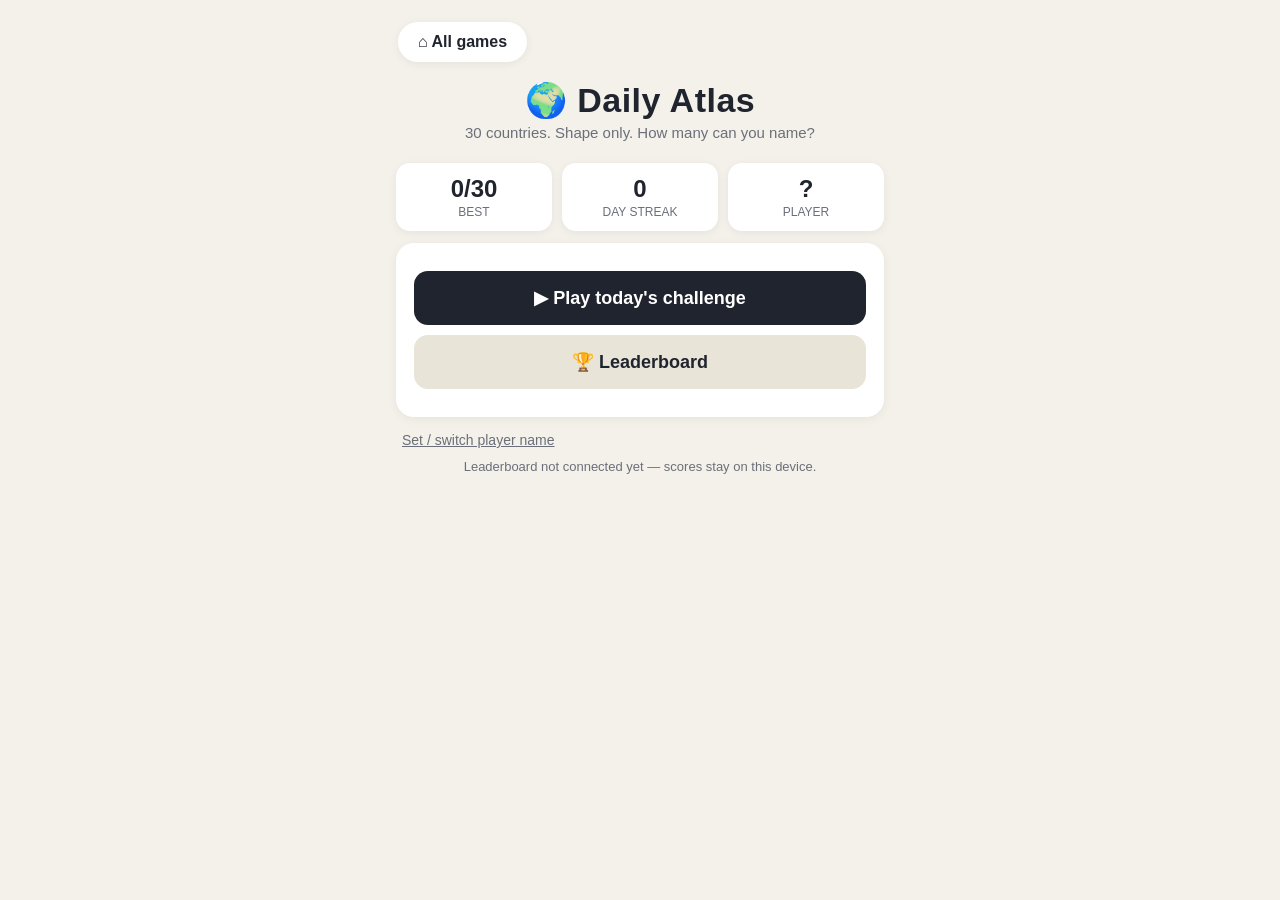
==== commit 64eb831c: "Daily Atlas: remove practice mode (daily-only)" ====
--- a/games/daily-atlas/index.html
+++ b/games/daily-atlas/index.html
@@ -85,7 +85,6 @@
     </div>
     <div class="card">
       <button class="btn btn-primary" id="btn-daily">▶ Play today's challenge</button>
-      <button class="btn btn-secondary" id="btn-practice">Practice (random 30)</button>
       <button class="btn btn-secondary" id="btn-board">🏆 Leaderboard</button>
     </div>
     <div class="card" id="daily-lock" style="display:none">
@@ -275,22 +274,18 @@
     el('daily-countdown').textContent=fmtCountdown(msToMidnight());
   }
 }
-function startGame(mode){
-  if(mode==='daily'&&dailyLocked()){refreshMenu();show('screen-menu');return;}
+function startGame(){
+  if(dailyLocked()){refreshMenu();show('screen-menu');return;}
   var date=todayStr();
-  var set,seedLabel;
-  if(mode==='daily'){set=dailySet(date);seedLabel='DAILY';}
-  else{var r=mulberry32((Math.random()*1e9)|0);set=seededShuffle(COUNTRIES.map(function(_,i){return i;}),r).slice(0,30);seedLabel='PRACTICE';}
-  G={mode:mode,date:date,set:set,round:0,score:0,results:[],locked:false,submitted:false,
-     lives:(mode==='daily'?3:Infinity)};
-  el('game-mode').textContent=seedLabel;
-  el('game-lives').style.display=(mode==='daily'?'':'none');
+  var set=dailySet(date);
+  G={mode:'daily',date:date,set:set,round:0,score:0,results:[],locked:false,submitted:false,lives:3};
+  el('game-mode').textContent='DAILY';
+  el('game-lives').style.display='';
   updateLives();
   show('screen-game');
   nextRound();
 }
 function updateLives(){
-  if(G.mode!=='daily')return;
   var l=Math.max(0,G.lives);
   el('game-lives').textContent='❤'.repeat(l)+'🖤'.repeat(3-l);
 }
@@ -298,7 +293,7 @@
   if(G.round>=30){finishGame();return;}
   G.locked=false;
   var correct=G.set[G.round];
-  var opts=roundOptions(G.mode==='daily'?G.date:'practice|'+Date.now(),G.round,correct);
+  var opts=roundOptions(G.date,G.round,correct);
   el('game-round').textContent=(G.round+1)+'/30';
   el('game-score').textContent=G.score+' ✅';
   showRelief(correct);
@@ -313,7 +308,7 @@
 function answer(btn,hit,correct){
   if(G.locked)return; G.locked=true;
   G.results.push(hit); if(hit)G.score++;
-  if(!hit&&G.mode==='daily'){G.lives--;updateLives();}
+  if(!hit){G.lives--;updateLives();}
   el('game-score').textContent=G.score+' ✅';
   var btns=el('options').children;
   for(var i=0;i<btns.length;i++){
@@ -322,29 +317,23 @@
   }
   if(!hit)btn.classList.add('wrong');
   setTimeout(function(){
-    if(G.mode==='daily'&&G.lives<=0){finishGame(false);return;}
+    if(G.lives<=0){finishGame(false);return;}
     G.round++;nextRound();
   },hit?450:900);
 }
 function finishGame(won){
   won=(won!==false);
   var s=loadStats();
-  if(G.mode==='daily'){
-    var rec=recordDaily(G.date,G.score,won);
-    lsSet(DLS,G.date); lsSet(DSS,String(G.score));
-    if(won){
-      el('done-title').textContent="Today's challenge";
-      el('done-note').textContent=rec.replay?'Already played today — this run was just for fun.':'Saved! Come back tomorrow to keep your streak.';
-    }else{
-      el('done-title').textContent='💀 Out of lives';
-      el('done-note').textContent='You used all 3 lives — that counts as today\'s run. Come back at midnight.';
-    }
-    maybeSubmit();
+  var rec=recordDaily(G.date,G.score,won);
+  lsSet(DLS,G.date); lsSet(DSS,String(G.score));
+  if(won){
+    el('done-title').textContent="Today's challenge";
+    el('done-note').textContent=rec.replay?'Already played today — this run was just for fun.':'Saved! Come back tomorrow to keep your streak.';
   }else{
-    el('done-title').textContent='Practice round';
-    el('done-note').textContent='Practice never touches your stats or the leaderboard.';
-    el('done-rank').textContent=''; el('done-rank-sub').textContent='';
+    el('done-title').textContent='💀 Out of lives';
+    el('done-note').textContent='You used all 3 lives — that counts as today\'s run. Come back at midnight.';
   }
+  maybeSubmit();
   el('done-score').textContent=G.score+'/'+G.results.length;
   show('screen-done');
 }
@@ -448,8 +437,7 @@
 
 /* ================= wire up ================= */
 document.addEventListener('DOMContentLoaded',function(){
-  el('btn-daily').onclick=function(){startGame('daily');};
-  el('btn-practice').onclick=function(){startGame('practice');};
+  el('btn-daily').onclick=function(){startGame();};
   el('btn-board').onclick=loadBoard;
   el('btn-board2').onclick=loadBoard;
   el('btn-menu').onclick=function(){refreshMenu();show('screen-menu');};
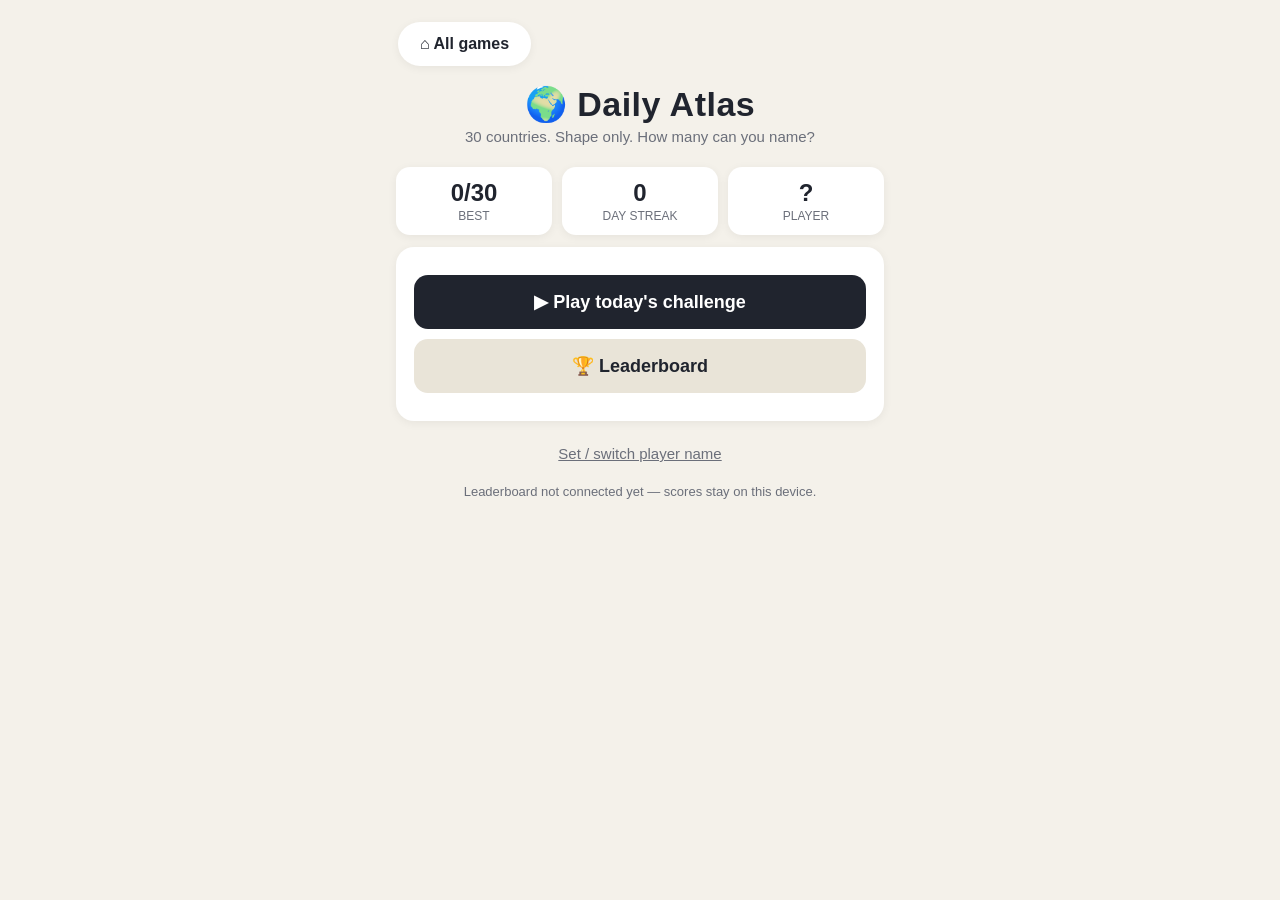
==== commit 253a7244: "Daily Atlas pipeline pass: difficulty ramp (easy->hard), fair distractors, juice, preload Designer: " ====
--- a/games/daily-atlas/index.html
+++ b/games/daily-atlas/index.html
@@ -29,7 +29,7 @@
   .btn:disabled:active { transform:none; }
   a.btn { text-decoration:none; text-align:center; }
   .home-top { display:flex; justify-content:flex-start; margin:2px 2px 8px; }
-  .home-top a { display:inline-block; background:#fff; border-radius:999px; padding:11px 20px;
+  .home-top a { display:inline-block; background:#fff; border-radius:999px; padding:13px 22px;
                 font-weight:700; color:#20242e; text-decoration:none; font-size:16px;
                 box-shadow:0 2px 10px rgba(0,0,0,.06); }
   .home-top a:active { transform:scale(.96); }
@@ -46,8 +46,14 @@
                   box-shadow:0 2px 10px rgba(0,0,0,.06); font-size:15px; }
   .opt { display:block; width:100%; border:2px solid #e2ddd0; background:#fff; border-radius:14px;
          padding:16px; font-size:17px; font-weight:600; margin:8px 0; cursor:pointer; color:#20242e; }
-  .opt.correct { background:#d9f2e2; border-color:#2f9e5f; color:#14532d; }
-  .opt.wrong { background:#fbe3e3; border-color:#d64545; color:#7a1f1f; }
+  .opt:active { transform:scale(.97); }
+  .opt.correct { background:#d9f2e2; border-color:#2f9e5f; color:#14532d;
+                 animation:atlas-pop .3s cubic-bezier(.34,1.56,.64,1); }
+  .opt.wrong { background:#fbe3e3; border-color:#d64545; color:#7a1f1f;
+               animation:atlas-shake .32s ease-in-out; }
+  @keyframes atlas-pop { 0%{transform:scale(1);} 45%{transform:scale(1.045);} 100%{transform:scale(1);} }
+  @keyframes atlas-shake { 0%,100%{transform:translateX(0);} 25%{transform:translateX(-7px);}
+                           55%{transform:translateX(6px);} 80%{transform:translateX(-4px);} }
   .opt:disabled { cursor:default; }
   .big-score { text-align:center; font-size:64px; font-weight:800; margin:10px 0 0; }
   .rank-line { text-align:center; font-size:18px; font-weight:700; margin:6px 0 2px; }
@@ -65,8 +71,8 @@
   .modal input { width:100%; border:2px solid #e2ddd0; border-radius:12px; padding:14px;
                  font-size:17px; margin:6px 0; }
   .modal .err { color:#c0392b; font-size:14px; min-height:20px; margin:4px 0; }
-  .tiny-link { display:block; text-align:center; color:#6b6f7a; font-size:14px;
-               margin-top:14px; background:none; border:none; text-decoration:underline; cursor:pointer; }
+  .tiny-link { display:block; text-align:center; color:#6b6f7a; font-size:15px; padding:12px;
+               margin:10px auto 0; background:none; border:none; text-decoration:underline; cursor:pointer; }
   .note { font-size:13px; color:#6b6f7a; text-align:center; margin-top:10px; }
 </style>
 </head>
@@ -149,7 +155,7 @@
 </div>
 
 <script>
-const COUNTRIES=[{"n":"Afghanistan","p":[[[-1.2,37.4],[-0.7,37.4],[0.1,37.1],[0.4,37],[1.1,37.3],[1.4,37.2],[1.7,37.6],[2.3,37.6],[2.5,37.7],[2.6,38.1],[3,38.5],[3.6,38.3],[3.5,38],[3.8,37.9],[3.7,37.1],[4.1,36.7],[4.4,36.9],[4.9,37],[5.5,37.5],[6.2,37.4],[7.2,37.4],[7.4,37.1],[6.8,37],[6.3,36.8],[5.2,36.7],[4.1,36.5],[3.5,36.1],[3.7,35.7],[3.8,35.2],[3.3,34.7],[3.4,34.3],[3.1,34],[2.2,34],[2.6,33.4],[1.9,33.1],[1.5,32.5],[1.5,31.9],[1.2,31.6],[0.8,31.7],[0,31.6],[-0.1,31.3],[-0.8,31.3],[-1.4,30.7],[-1.4,29.9],[-2.7,29.5],[-3.4,29.6],[-3.6,29.3],[-4.2,29.5],[-5.2,29.3],[-6.9,29.8],[-6,30.7],[-6.1,31.4],[-6.8,31.5],[-6.9,32.2],[-7.2,33],[-6.8,33.5],[-7.2,33.7],[-7,34.4],[-6.6,35.6],[-5.5,35.3],[-4.8,35.4],[-4.6,35.9],[-3.8,36],[-3.2,36.3],[-3,37.1],[-2.2,37.3],[-2,37.7],[-1.6,37.4],[-1.2,37.4]]]},{"n":"Albania","p":[[[0.9,40.8],[0.9,40.6],[0.5,40.4],[0.5,40.1],[0,39.6],[-0.2,39.7],[-0.2,39.9],[-0.7,40.3],[-0.8,40.7],[-0.7,41.4],[-0.6,41.7],[-0.8,41.9],[-0.8,42.2],[-0.4,42.7],[-0.3,42.5],[-0.1,42.6],[0.2,42.3],[0.4,42.2],[0.5,41.9],[0.3,41.5],[0.5,41.1],[0.9,40.8]]]},{"n":"Algeria","p":[[[-11.7,27.4],[-11.7,27.6],[-11.7,27.7],[-11.7,28.8],[-10.1,29.6],[-9.1,29.7],[-8.3,30],[-7.9,30.5],[-6.7,30.9],[-6.7,31.6],[-6.1,31.7],[-5.6,32.1],[-4.3,32.3],[-4.1,32.7],[-4.4,32.9],[-4.8,33.9],[-4.8,34.5],[-5.2,35.2],[-4.2,35.7],[-3.1,35.9],[-2.5,36.3],[-1.6,36.6],[0.1,36.8],[1.8,36.9],[2.3,36.7],[3.2,37.1],[4.3,37.1],[4.7,36.9],[5.4,36.9],[5.2,36.4],[5.4,35.5],[5.1,34.7],[4.5,34.1],[4.6,33.3],[5.4,32.7],[5.4,32.5],[6,32.1],[6.5,30.3],[6.8,29.4],[6.8,29],[6.7,28.1],[6.7,27.7],[6.6,27.1],[6.7,26.5],[6.3,26.1],[6.9,25.4],[6.9,24.9],[7.3,24.4],[7.8,24.6],[8.5,24.1],[9,23.5],[5.6,21.6],[2.7,19.6],[1.2,19.2],[0.1,19.1],[0.1,19.7],[-0.3,19.9],[-1,20.1],[-1.2,20.6],[-4.6,22.8],[-7.9,25],[-11.7,27.4]]]},{"n":"Angola","p":[[[-3.8,-4.8],[-4.2,-5],[-4.3,-5.2],[-4.4,-5.7],[-4.6,-5.8],[-4.9,-5],[-4.5,-4.6],[-4.2,-4.4],[-3.8,-4.8]],[[-4.5,-6.1],[-4.1,-6],[-3.8,-6],[-3.4,-5.9],[-0.5,-5.9],[-0.2,-6.6],[0.1,-7.2],[0.3,-7.5],[0.7,-8.1],[1.3,-8],[1.7,-7.8],[2.2,-8],[2.4,-7.7],[2.6,-7.2],[3.2,-7.1],[3.3,-6.9],[3.8,-6.9],[3.7,-7.3],[4.9,-7.3],[5,-7.9],[5.2,-8.3],[5,-8.9],[5.1,-9.5],[5.4,-9.9],[5.4,-11.1],[5.6,-11],[6,-11],[6.7,-10.9],[7.1,-10.9],[7.2,-11.2],[7.1,-11.7],[7.3,-12.2],[7.1,-12.6],[7.2,-12.9],[5.1,-12.9],[5.1,-16.1],[5.8,-16.9],[6.4,-17.5],[4.6,-17.9],[2.2,-17.8],[1.5,-17.3],[-2.6,-17.4],[-2.7,-17.4],[-3.3,-17],[-4,-16.9],[-4.6,-17.1],[-5.1,-17.3],[-5.2,-16.7],[-5,-15.8],[-4.7,-14.9],[-4.6,-14.4],[-4.3,-13.5],[-4.1,-13.1],[-3.5,-12.5],[-3.2,-12],[-3.1,-11.3],[-3.1,-10.7],[-3.4,-10.4],[-3.7,-9.8],[-3.9,-9.2],[-3.9,-9],[-3.6,-8.6],[-3.9,-7.6],[-4.1,-6.9],[-4.6,-6.3],[-4.5,-6.1]]]},{"n":"Argentina","p":[[[-3.3,-52.6],[-3,-53.1],[-2.5,-53.8],[-1.2,-54.5],[0.2,-54.7],[-0.2,-55.2],[-1.2,-55.2],[-1.7,-54.9],[-2.3,-54.9],[-3.3,-54.9],[-3.3,-52.6]],[[7.7,-30.2],[7.4,-31],[7.1,-32],[7.2,-33],[6.9,-33.3],[6.9,-33.9],[6.8,-34.4],[8.1,-35.3],[7.9,-36],[8.5,-36.4],[8.5,-36.9],[7.5,-38.2],[6.1,-38.7],[4,-38.9],[3,-38.8],[3.2,-39.4],[3,-40.2],[3.1,-40.7],[2.5,-41],[1.5,-41.2],[0.6,-40.8],[0.2,-41.1],[0.3,-42.1],[1,-42.4],[1.5,-42],[1.8,-42.6],[0.9,-42.9],[0.1,-43.5],[0,-44.5],[-0.3,-45],[-1.2,-45],[-2,-45.6],[-2.3,-46.3],[-1.3,-47],[-0.4,-47.2],[-0.7,-48.1],[-1.9,-48.7],[-2.5,-49.9],[-3.4,-50.3],[-3.8,-50.7],[-3.5,-51.8],[-2.9,-52.4],[-3.3,-52.3],[-4.2,-52.1],[-6.6,-52],[-7,-51.4],[-7,-50.7],[-7.7,-50.7],[-8,-50.4],[-8.1,-49.3],[-7.4,-48.9],[-7,-48.2],[-7.2,-47.7],[-6.6,-46.9],[-6.3,-45.6],[-6.4,-45],[-5.9,-44.8],[-6,-44.4],[-6.5,-44.2],[-6.2,-43.8],[-6.6,-43.4],[-6.9,-42.3],[-6.5,-42.1],[-6.6,-40.8],[-6.4,-39.8],[-6.1,-38.9],[-5.5,-38.6],[-5.8,-37.6],[-5.8,-36.7],[-5.1,-36],[-5.1,-35.2],[-4.5,-34.2],[-4.5,-33.3],[-4.8,-33.1],[-5.2,-31.4],[-4.6,-30.3],[-4.7,-29.4],[-4.4,-28.5],[-3.7,-27.5],[-3,-26.9],[-3.3,-26.5],[-3.1,-26.2],[-3.1,-24.5],[-2,-24],[-1.7,-23],[-1.8,-22.7],[-1,-21.8],[0.3,-22.1],[0.9,-22.8],[1.3,-22],[2.4,-22],[2.6,-22.2],[4.4,-23.9],[5.3,-24],[6.5,-24.8],[7.5,-25.2],[7.7,-25.6],[6.7,-27.1],[7.7,-27.4],[8.8,-27.5],[9.6,-27.4],[10.5,-26.6],[10.7,-25.7],[11.2,-25.5],[11.7,-26.1],[11.6,-26.9],[10.8,-27.5],[10.1,-27.9],[9,-28.9],[7.7,-30.2]]]},{"n":"Armenia","p":[[[1.2,38.8],[0.8,38.7],[0.4,39.3],[0.4,39.5],[0,39.5],[-0.3,39.7],[-0.5,39.7],[-0.9,40],[-1.7,40.3],[-1.6,40.7],[-1.7,41.1],[-0.3,41.2],[-0.1,41],[0.2,40.8],[0,40.6],[0.6,40.2],[0.3,39.9],[0.7,39.6],[1.2,39.5],[1.2,38.8]]]},{"n":"Australia","p":[[[13.5,-40.8],[14.1,-40.9],[14.1,-42.1],[13.8,-42.4],[13.7,-43.2],[13.3,-42.9],[12.6,-43.6],[12.4,-43.6],[11.8,-43.5],[11.2,-42.7],[11.1,-42],[10.5,-41.2],[10.5,-40.7],[11.2,-40.8],[12.1,-41.1],[12.7,-41],[13.5,-40.8]],[[-8.1,-32.2],[-9.1,-32.7],[-10,-33],[-10.2,-33.5],[-10.6,-33.9],[-11.4,-33.9],[-12,-34],[-12.9,-33.8],[-13.6,-33.9],[-14.3,-34],[-14.9,-34.5],[-15.2,-34.5],[-15.7,-34.7],[-16.2,-35.1],[-16.9,-35],[-17.6,-35],[-18.7,-34.4],[-19.2,-34.2],[-19.2,-33.6],[-18.7,-33.5],[-18.5,-33.3],[-18.5,-32.9],[-18.4,-32.2],[-18.5,-31.6],[-19.1,-30.6],[-19.2,-30],[-19.2,-29.5],[-19.6,-28.8],[-19.6,-28.5],[-20,-28.1],[-20.2,-27.3],[-20.7,-26.5],[-20.9,-26.1],[-20.4,-26.5],[-20.8,-25.6],[-20.3,-25.9],[-20,-26.3],[-20,-25.8],[-20.5,-25],[-20.6,-24.7],[-20.8,-24.4],[-20.7,-23.8],[-20.5,-23.6],[-20.4,-23.1],[-20.5,-22.5],[-20.1,-21.8],[-20,-22.5],[-19.6,-21.8],[-18.8,-21.5],[-18.3,-21.1],[-17.5,-20.7],[-17.1,-20.6],[-16.8,-20.7],[-16,-20.4],[-15.4,-20.3],[-15.2,-20],[-15,-20],[-14.4,-20],[-13.4,-19.7],[-12.8,-19.2],[-12.6,-18.7],[-12,-18.2],[-11.9,-17.8],[-11.9,-17.3],[-11.2,-16.4],[-10.8,-17.3],[-10.4,-17.1],[-10.7,-16.6],[-10.4,-16.1],[-10,-16.3],[-9.8,-15.6],[-9.3,-15.1],[-9.1,-14.7],[-8.5,-14.5],[-8.5,-14.2],[-8.1,-14.3],[-8.1,-14.1],[-7.6,-14],[-7.2,-13.8],[-6.4,-14.3],[-5.9,-14.9],[-5.2,-14.9],[-4.6,-15],[-4.8,-14.4],[-4.3,-13.6],[-3.9,-13.4],[-4,-13.1],[-3.6,-12.5],[-3,-12.2],[-2.5,-12.3],[-1.6,-12.1],[-1.7,-11.6],[-2.4,-11.3],[-1.9,-11.1],[-1.2,-11.4],[-0.7,-11.8],[0.2,-12],[0.5,-11.9],[1.1,-12.2],[1.7,-12],[2,-12],[2.3,-11.9],[2.7,-12.4],[2.5,-12.9],[2.1,-13.3],[1.7,-13.3],[1.9,-13.7],[1.6,-14.2],[1.2,-14.7],[1.3,-15],[2.1,-15.6],[2.8,-15.9],[3.4,-16.2],[4.1,-16.8],[4.4,-16.8],[4.9,-17.1],[5,-17.4],[6,-17.7],[6.7,-17.4],[6.9,-16.8],[7.1,-16.4],[7.2,-15.8],[7.5,-15],[7.3,-14.6],[7.4,-14.3],[7.3,-13.7],[7.4,-12.9],[7.6,-12.7],[7.5,-12.4],[7.7,-11.9],[7.9,-11.3],[7.9,-11],[8.3,-10.7],[8.6,-11.2],[8.6,-11.8],[8.9,-11.9],[8.9,-12.3],[9.3,-12.8],[9.4,-13.4],[9.3,-13.8],[9.7,-14.5],[10.3,-14.2],[10.7,-14.6],[11.2,-15],[11,-15.4],[11.3,-16.3],[11.4,-16.8],[11.7,-16.9],[11.9,-17.8],[11.8,-18.3],[12.2,-19],[13.2,-19.5],[14,-20],[14.6,-20.4],[14.5,-20.6],[15.1,-21.3],[15.5,-22.3],[15.9,-22.1],[16.3,-22.6],[16.5,-22.4],[16.7,-23.5],[17.4,-24.1],[17.9,-24.5],[18.6,-25.3],[18.9,-26.1],[18.9,-26.6],[18.9,-27.3],[19.3,-28.1],[19.3,-29],[19.1,-29.5],[18.8,-30.4],[18.9,-30.9],[18.7,-31.6],[18.2,-32.6],[17.5,-33],[17.1,-33.8],[16.8,-34.3],[16.5,-35.2],[16.1,-35.7],[15.9,-36.4],[15.7,-37.1],[15.8,-37.4],[15.2,-37.8],[14.1,-37.8],[13.2,-38.2],[12.7,-38.6],[12.1,-39],[11.3,-38.6],[10.7,-38.4],[10.8,-37.9],[10.3,-38.1],[9.4,-38.8],[8.5,-38.5],[8,-38.4],[7.4,-38.3],[6.4,-38],[5.8,-37.4],[5.6,-36.6],[5.4,-36.1],[4.9,-35.7],[3.9,-35.6],[4.2,-35.1],[4,-34.4],[3.5,-35.1],[2.6,-35.3],[3.1,-34.7],[3.3,-34.1],[3.7,-33.6],[3.6,-32.9],[2.8,-33.8],[2.2,-34.1],[1.8,-34.9],[1,-34.5],[1,-33.9],[0.4,-33.2],[-0.1,-32.8],[0.1,-32.6],[-1.2,-32],[-1.9,-32],[-2.9,-31.5],[-4.7,-31.6],[-6,-31.9],[-7.1,-32.3],[-8.1,-32.2]]]},{"n":"Austria","p":[[[3.5,48.1],[3.4,47.7],[2.9,47.7],[3,47.5],[2.7,46.9],[2.5,46.7],[1.7,46.7],[1.1,46.4],[0.3,46.5],[-1.1,46.8],[-1.3,47.1],[-2.3,46.9],[-2.4,46.8],[-3,46.9],[-3.6,46.9],[-4,47.1],[-3.9,47.3],[-3.9,47.5],[-3.6,47.6],[-3.1,47.3],[-2.9,47.6],[-2.1,47.5],[-1.3,47.7],[-0.9,47.7],[-0.6,47.5],[-0.5,47.6],[-0.6,48.3],[-0.2,48.4],[0.1,48.9],[0.9,48.6],[1.4,49],[1.8,49],[2.5,48.7],[3,48.8],[3.5,48.6],[3.4,48.5],[3.5,48.1]]]},{"n":"Azerbaijan","p":[[[-0.6,41.9],[-0.3,41.8],[0.4,41.2],[0.8,41.2],[1,41.4],[1.6,41.8],[2.1,41.3],[2.6,40.6],[3.1,40.5],[3.4,40.3],[2.6,40.2],[2.4,39.4],[2.2,39],[1.8,38.8],[1.9,38.3],[1.6,38.3],[1,38.8],[1.3,39.3],[1,39.6],[0.7,39.5],[-0.5,38.8],[-0.5,39.5],[-1,39.6],[-1.4,39.9],[-1.1,40.2],[-1.7,40.6],[-1.5,40.8],[-1.8,41],[-2,41.2],[-1.8,41.4],[-1,41.1],[-0.5,41.1],[-0.4,41.2],[-0.9,41.7],[-0.6,41.9]],[[-0.9,38.7],[-1.6,38.9],[-2.1,39.3],[-2.2,39.7],[-2,39.7],[-1.7,39.5],[-1.3,39.5],[-1.3,39.3],[-0.9,38.7]]]},{"n":"Bahamas","p":[[[-1,26.8],[-0.6,26.9],[0.1,26.8],[0.1,26.6],[-1,26.4],[-1,26.8]],[[0.2,27],[0.9,26.6],[0.8,25.9],[0.6,26],[0.6,26.5],[0.2,26.9],[0.2,27]],[[-0.2,25.2],[0.1,25.2],[0.4,24.3],[0.4,23.8],[0.2,23.7],[-0.1,24.3],[-0.5,24.6],[-0.2,25.2]]]},{"n":"Bangladesh","p":[[[2.1,22],[2,21.3],[1.7,21.5],[1.8,20.7],[1.5,21.2],[1.4,21.7],[1.2,22.2],[0.8,22.8],[-0.1,22.8],[0,22.4],[-0.3,21.8],[-0.8,22],[-0.9,21.9],[-1.2,22],[-1.6,22.1],[-1.7,22.9],[-2.1,23.6],[-1.9,24.2],[-2.5,24.5],[-2.3,24.9],[-1.7,25.2],[-2.4,25.8],[-2,26.4],[-1.3,26],[-0.8,26],[-0.7,25.3],[0.3,25.1],[1.2,25.1],[1.8,25],[1.3,24.1],[0.9,24.1],[0.5,23.5],[1.1,23],[1.3,23.6],[1.5,23.6],[2.1,22]]]},{"n":"Belarus","p":[[[0,56.2],[1,55.9],[1.1,55.7],[1.7,55.8],[2.7,55.6],[2.8,55.1],[2.5,54.8],[3.2,54.2],[3.6,54],[3.5,53.8],[4.2,53.6],[4.5,53.4],[4.1,53.1],[3.3,53.2],[3.1,53.1],[3.3,52.7],[3.6,52.1],[2.7,52],[2.4,51.8],[2.3,51.3],[1.9,51.4],[1,51.4],[0.8,51.6],[0.4,51.4],[0,51.6],[-0.8,51.6],[-1.9,51.8],[-2.9,51.9],[-3.7,51.9],[-4.2,51.6],[-4.7,51.6],[-4.7,52],[-5,52.5],[-4.4,52.7],[-4.4,53.1],[-4.7,53.5],[-4.7,53.9],[-3.8,53.9],[-2.7,54.3],[-2.5,54.8],[-1.6,55.2],[-1.7,55.6],[-1.1,55.8],[0,56.2]]]},{"n":"Belgium","p":[[[1.6,50.8],[1.5,50.1],[1.2,50.1],[1.1,49.5],[0.2,50],[-0.3,49.9],[-1,50.4],[-1.5,50.8],[-1.9,50.8],[-2.1,51.1],[-1.3,51.3],[-0.5,51.3],[0.4,51.5],[1,51],[1.6,50.8]]]},{"n":"Belize","p":[[[-0.5,17.8],[-0.5,18],[-0.4,18],[-0.2,17.9],[0.1,18.5],[0.3,18.5],[0.3,18.4],[0.5,18.3],[0.5,18.1],[0.3,17.6],[0.4,17.5],[0.3,17.1],[0.4,17],[0.3,16.5],[0.1,16.3],[-0.1,16.2],[-0.3,15.9],[-0.6,15.9],[-0.5,17],[-0.5,17.8]]]},{"n":"Benin","p":[[[0.4,6.3],[-0.5,6.1],[-0.7,6.8],[-0.7,9.1],[-0.9,9.3],[-0.9,9.8],[-1.2,10.2],[-1.6,10.5],[-1.4,11],[-1.1,11.1],[-0.9,11.5],[-0.4,11.6],[-0.2,11.9],[0.2,12.2],[0.5,12.2],[1.3,11.7],[1.2,11.3],[1.5,10.7],[1.3,10.3],[1.4,10.1],[0.9,9.4],[0.6,9.1],[0.4,8.5],[0.4,7.9],[0.4,6.3]]]},{"n":"Bhutan","p":[[[1.1,27.8],[1.5,27.5],[1.4,26.8],[0.6,26.8],[-0.2,26.9],[-0.9,26.7],[-1.8,27.1],[-1.8,27.3],[-1.1,28],[-0.6,28.3],[0.1,28.1],[0.6,28],[1.1,27.8]]]},{"n":"Bolivia","p":[[[-5.4,-11],[-4.7,-11],[-4.1,-11],[-3.9,-10.7],[-3,-10.3],[-2.5,-9.9],[-1.2,-9.8],[-1.3,-10.5],[-1.2,-10.9],[-1.3,-11.6],[-0.2,-12.5],[0.9,-12.6],[1.3,-13],[2,-13.2],[2.4,-13.5],[3,-13.5],[3.6,-13.8],[3.7,-14.4],[3.9,-14.6],[3.9,-15.1],[3.6,-15.1],[4,-16.3],[5.9,-16.3],[5.7,-16.9],[5.9,-17.3],[6.4,-17.6],[6.6,-18.2],[6.5,-19],[6.2,-19.4],[6.3,-20],[6,-20.2],[5.9,-19.9],[5,-19.4],[4.1,-19.3],[2.3,-19.6],[1.9,-20.5],[1.8,-21.1],[1.4,-22.2],[1.3,-22],[0.1,-22],[-0.2,-22.8],[-0.8,-22.1],[-2.1,-21.8],[-3,-22.7],[-3.7,-22.9],[-4.1,-21.5],[-4.6,-20.4],[-4.3,-19.4],[-4.8,-19],[-5,-18.3],[-5.5,-17.6],[-4.8,-16.5],[-5.3,-15.7],[-5,-15.3],[-5.2,-15],[-4.8,-14.5],[-4.8,-13.6],[-4.8,-12.9],[-4.5,-12.6],[-5.4,-11]]]},{"n":"Bosnia and Herzegovina","p":[[[0.7,42.6],[-0.2,43],[-0.6,43.4],[-1,43.7],[-1.4,44],[-1.6,44.4],[-2.1,44.8],[-1.9,45.2],[-1.6,45],[-1.3,45.2],[-0.9,45.2],[0,45.1],[0.7,45.1],[1.1,44.9],[1.5,44.9],[1.2,44.4],[1.7,44],[1.6,43.6],[1.3,43.5],[1.2,43.4],[0.8,43.2],[0.7,42.6]]]},{"n":"Botswana","p":[[[5,-22.1],[3.5,-22.8],[2.6,-23.6],[2.3,-24.2],[2,-24.6],[1.5,-24.7],[1.3,-25.2],[1.2,-25.5],[0.6,-25.7],[-0.3,-25.7],[-0.7,-25.4],[-1.2,-25.3],[-1.6,-25.5],[-1.9,-26],[-2.4,-26.3],[-2.9,-26.7],[-3.6,-26.8],[-3.8,-26.5],[-3.7,-25.9],[-4.3,-24.9],[-4.6,-24.8],[-4.6,-21.8],[-3.6,-21.8],[-3.6,-18.3],[-2.8,-18.2],[-1.3,-17.9],[-0.9,-18.3],[-0.3,-17.9],[0.1,-17.9],[0.6,-17.7],[0.8,-17.7],[1.2,-18.5],[1.4,-18.7],[1.7,-19.3],[2.8,-20.4],[3.3,-20.5],[3.3,-20.9],[3.5,-21.5],[4.3,-21.6],[5,-22.1]]]},{"n":"Brazil","p":[[[3.6,-33.8],[3.3,-33.2],[3.7,-32.7],[3.2,-32],[2.4,-31.5],[1.3,-30.9],[1,-30.9],[0,-30.1],[-0.7,-30.2],[0.7,-28.9],[1.8,-27.9],[2.5,-27.5],[3.3,-26.9],[3.3,-26.1],[2.8,-25.5],[2.3,-25.7],[2.5,-25.2],[2.7,-24.6],[2.7,-24],[2.3,-23.8],[1.9,-24],[1.5,-24],[1.4,-23.6],[1.3,-22.7],[1.1,-22.4],[0.5,-22.1],[0.1,-22.3],[-1,-22.1],[-0.9,-20.7],[-1.2,-20.2],[-0.9,-20],[-1,-19.4],[-0.7,-19],[-0.6,-18.2],[-0.8,-17.6],[-1.3,-17.3],[-1.4,-16.9],[-1.3,-16.3],[-3.2,-16.3],[-3.6,-15.1],[-3.3,-15.1],[-3.3,-14.6],[-3.5,-14.4],[-3.6,-13.8],[-4.1,-13.5],[-4.8,-13.5],[-5.2,-13.2],[-5.9,-13],[-6.3,-12.6],[-7.4,-12.5],[-8.5,-11.6],[-8.4,-10.9],[-8.5,-10.5],[-8.4,-9.8],[-9.7,-9.9],[-10.2,-10.3],[-11.1,-10.7],[-11.3,-11],[-11.8,-11],[-12.6,-11],[-13.1,-11.1],[-13.6,-11],[-13.5,-9.5],[-14.4,-10.1],[-15.2,-10.1],[-15.6,-9.5],[-16.3,-9.5],[-16.1,-9],[-16.6,-8.4],[-17,-7.5],[-16.8,-7.3],[-16.8,-6.9],[-16.2,-6.6],[-16.3,-6.1],[-16,-5.7],[-15.9,-5.3],[-14.8,-4.6],[-14,-4.4],[-13.9,-4.3],[-12.9,-4.3],[-12.5,-1.6],[-12.5,-1.1],[-12.6,-0.5],[-13.1,-0.2],[-13.1,0.5],[-12.5,0.7],[-12.3,0.6],[-12.3,1],[-12.9,1.1],[-12.9,1.7],[-10.9,1.7],[-10.6,2],[-10.3,1.7],[-10.1,1.1],[-9.9,1.3],[-9.4,0.7],[-8.6,0.8],[-8.4,1.1],[-7.7,1.3],[-7.3,1.5],[-7.1,1.9],[-6.4,2.2],[-6.5,2.4],[-7.3,2.5],[-7.5,3.1],[-7.4,3.8],[-7.9,4.1],[-7.7,4.1],[-6.9,4],[-6.1,3.8],[-5.9,4],[-5.1,4.2],[-4,4.5],[-3.7,4.9],[-3.8,5.2],[-3.3,5.2],[-3,5],[-3.2,4.6],[-2.8,4.4],[-2.6,4],[-2.9,3.6],[-3,2.8],[-2.8,2.2],[-2.7,1.8],[-2.1,1.3],[-1.6,1.3],[-1.5,1.5],[-1.2,1.5],[-0.7,1.7],[-0.4,1.9],[0.2,1.9],[0.4,1.9],[0.9,1.8],[1,2],[0.9,2.2],[1,2.5],[1.4,2.4],[1.8,2.5],[2.4,2.3],[2.9,2.1],[3.2,2.4],[3.4,2.3],[3.5,2.1],[4,2.1],[4.4,2.5],[4.7,3.2],[5.3,4.2],[5.6,4.2],[5.9,3.6],[6.4,1.9],[7,1.7],[7,1],[6.2,0.2],[6.6,-0.1],[8.3,-0.2],[8.4,-1.2],[9.1,-0.6],[10.4,-0.9],[12,-1.6],[12.5,-2.1],[12.4,-2.7],[13.5,-2.4],[15.5,-2.9],[17,-2.9],[18.4,-3.7],[19.7,-4.8],[20.5,-5.1],[21.3,-5.1],[21.7,-5.5],[22,-6.7],[22.2,-7.3],[21.8,-9],[21.3,-9.6],[19.9,-11],[19.3,-12.2],[18.5,-13],[18.3,-13.1],[18,-13.8],[18.1,-15.7],[17.8,-17.2],[17.7,-17.9],[17.4,-18.3],[17.2,-19.6],[16.2,-20.9],[16,-21.9],[15.2,-22.4],[15,-23],[13.9,-23],[12.3,-23.4],[11.6,-23.8],[10.5,-24.1],[9.3,-24.9],[8.5,-25.9],[8.3,-26.6],[8.5,-27.2],[8.3,-28.2],[8.1,-28.7],[7.4,-29.2],[6.2,-31],[5.4,-31.8],[4.7,-32.2],[4.2,-33.2],[3.6,-33.8]]]},{"n":"Brunei","p":[[[0.5,5.4],[0.4,5],[0.3,4.3],[-0.1,4.3],[-0.3,4],[-0.8,4.5],[-0.4,4.9],[0.5,5.4]]]},{"n":"Bulgaria","p":[[[-2,44.2],[-1.7,43.8],[-1.4,43.9],[-0.6,43.7],[0.9,43.7],[1.4,43.9],[2.6,44.2],[3.3,43.8],[3.9,43.7],[3.4,43.3],[3,42.6],[3.3,42],[2.4,42.1],[1.4,41.8],[1.4,41.3],[0.5,41.2],[-0.2,41.6],[-1,41.3],[-1.7,41.3],[-1.8,42],[-2.3,42.3],[-2.1,42.5],[-2.2,42.6],[-2.1,42.9],[-1.7,43.2],[-2.2,43.6],[-2.3,44],[-2,44.2]]]},{"n":"Burkina Faso","p":[[[-3.5,10.4],[-3.6,11],[-3.3,11.4],[-3.3,11.7],[-2.5,12.5],[-2.4,13.2],[-2.1,13.5],[-1.6,13.3],[-1.2,13.5],[-1.1,13.8],[-0.3,14.2],[-0.1,14.6],[0.8,15],[1.4,15.1],[1.7,14.9],[2.3,14.9],[2.2,14.4],[2.3,14],[2.9,13.3],[2.9,12.9],[4.1,12.6],[4.1,11.9],[3.9,11.6],[3.4,11.5],[3.2,11.1],[2.8,11],[1.9,11],[1.5,11.1],[1.2,10.9],[0.7,11],[-1,11],[-1,10.4],[-0.9,9.6],[-1.6,9.9],[-2.1,9.9],[-2.4,9.6],[-2.9,9.8],[-3,10.2],[-3.5,10.4]]]},{"n":"Burundi","p":[[[0.4,-2.4],[0.5,-2.8],[0.7,-3],[0.7,-3.4],[0.5,-3.6],[0.1,-4.1],[-0.3,-4.5],[-0.7,-4.5],[-0.8,-3.3],[-1,-2.8],[-0.4,-2.9],[-0.1,-2.3],[0.4,-2.4]]]},{"n":"Cambodia","p":[[[-2.3,12.2],[-2.5,13.4],[-1.9,14.2],[-0.6,14.4],[0.3,14.3],[1.1,13.9],[1.6,14.6],[2.5,14.2],[2.7,13.5],[2.6,12.3],[0.9,11.6],[1.4,11],[0.3,10.9],[-0.6,10.5],[-1.4,10.6],[-1.8,11.2],[-2.3,12.2]]]},{"n":"Cameroon","p":[[[1.3,12.9],[1.7,12.2],[1.8,11.6],[1.8,10.9],[2.3,10],[1.7,10],[1.5,9.9],[1,10],[0.8,9.5],[1.4,9],[1.8,8.8],[2,8.4],[2.3,7.7],[2.1,7.4],[1.6,6.4],[1.4,6.2],[1.3,5.5],[1.4,5],[1.3,4.7],[1.8,4.2],[1.9,3.9],[2.2,3.3],[2.7,3],[2.7,2.6],[2.8,2.3],[2.8,1.7],[2,2],[1.2,2.2],[-0.1,2.3],[-0.2,2.3],[-0.8,2.2],[-1.4,2.3],[-1.9,2.3],[-3.5,2.3],[-3.4,3.1],[-3.8,3.7],[-4.2,3.9],[-4.4,4.4],[-4.7,4.5],[-4.7,4.8],[-4.4,5.5],[-3.9,6.4],[-3.6,6.5],[-3.1,7],[-2.7,7.1],[-2.1,6.6],[-1.4,7],[-1.3,7.4],[-1.1,7.8],[-0.9,8.3],[-0.4,8.7],[-0.2,9.4],[0,9.6],[0.1,10.2],[0.4,10.8],[1.2,11.6],[1.3,11.9],[1.4,12.1],[1,12.5],[1,12.8],[1.3,12.9]]]},{"n":"Canada","p":[[[-32.1,49],[-32.2,49],[-34.2,50],[-34.9,50.4],[-36.7,50.8],[-37.3,51.7],[-37.1,52.3],[-38.4,52.8],[-38.6,53.6],[-39.8,54.3],[-39.8,54.8],[-39.2,55.3],[-39.3,55.9],[-41,56.6],[-42,57.7],[-42.6,58.4],[-43.5,58.9],[-44.2,59.3],[-44.7,59.8],[-45.7,59.5],[-46.7,58.9],[-47.6,59.6],[-48.3,60],[-49.3,60.3],[-50.3,60.3],[-50.2,66],[-50.2,69.7],[-48.4,69.5],[-46.8,69],[-45.8,68.9],[-44.9,69.3],[-43.7,69.6],[-42.2,69.5],[-40.7,69.9],[-39.1,70.2],[-38.4,69.8],[-37.6,70],[-37.4,70.5],[-36.7,70.4],[-35,69.5],[-33.7,70.2],[-33.5,69.4],[-32.3,69.6],[-31.9,69.9],[-30.7,69.8],[-29.2,69.4],[-26.9,69],[-25.5,68.8],[-24.5,68.9],[-23.2,68.4],[-24.6,67.9],[-22.8,67.7],[-20.1,67.8],[-19.2,68],[-18.1,67.4],[-17.1,67.9],[-18.1,68.3],[-17.4,68.7],[-16.2,68.7],[-15.4,68.8],[-14.6,68.6],[-13.6,68],[-12.5,68.1],[-10.7,67.6],[-9.2,67.8],[-7.7,67.8],[-7.8,68.4],[-6.9,68.6],[-5.4,68.2],[-5.4,67.3],[-4.7,68.1],[-3.9,68.1],[-3.5,69.1],[-4.6,69.7],[-5.7,70.1],[-5.6,71.2],[-4.5,71.9],[-3.1,71.8],[-2.1,71.3],[-0.8,70.2],[-1.7,69.7],[0.2,69.5],[0.2,68.5],[1.5,69.3],[2.7,68.6],[2.4,67.9],[3.4,67.2],[4.4,67.9],[5.2,68.8],[5.2,69.9],[6.6,69.8],[8.1,69.7],[9.5,69.2],[9.5,68.7],[8.8,68.1],[9.5,67.6],[9.4,67.1],[7.4,66.4],[6,66.3],[5,66.6],[4.7,66.1],[3.7,65.2],[3.4,64.8],[2.3,64.1],[0.8,64],[0,63.6],[0,63],[-1.2,62.8],[-2.4,62],[-3.5,60.9],[-3.9,60.1],[-3.9,58.9],[-2.5,58.8],[-2,57.8],[-1.6,57.1],[-0.2,57.3],[1.7,56.9],[2.7,56.5],[3.4,56],[4.7,55.7],[5.7,55.3],[7.4,55.2],[8.5,55.1],[8.3,54.3],[8.6,53.3],[9.3,52.2],[10.8,51.2],[11.6,51.5],[12.1,52.6],[11.6,54.1],[10.9,54.7],[12.5,55.1],[13.6,55.8],[14.2,56.5],[14.1,57.2],[13.4,58.1],[12.2,58.8],[13.4,59.9],[13,60.8],[12.6,62.3],[13.3,62.6],[15,62.3],[16.1,62.2],[16.9,62.4],[17.8,62.1],[19.1,61.5],[19.4,61.1],[21.2,61.1],[21.1,60.2],[21.5,59],[22.4,58.8],[23.1,58.2],[24.5,58.8],[25.5,59.9],[26.2,60.3],[26.9,59.4],[28.2,58.2],[29.3,57],[28.9,56.3],[30.3,55.8],[31.2,55.2],[32.8,54.9],[33.4,54.6],[33.8,53.8],[34.6,53.6],[35,53.3],[35.1,52.1],[34.3,51.8],[33.6,51.4],[32,51.1],[30.7,50.2],[29,50.1],[26.9,50.3],[25.4,50.3],[24.3,50.2],[23.5,49.5],[22.2,49.1],[20.8,47.7],[19.6,46.8],[20.5,47],[22.1,48.3],[24.2,49.1],[25.7,49.2],[26.6,48.7],[25.6,48.1],[25.9,47],[26.3,46.2],[27.6,45.7],[29.2,45.9],[30.2,47],[30.3,46.3],[30.9,45.9],[29.7,45.3],[27.5,44.7],[26.5,44.3],[25.4,43.5],[24.6,43.6],[24.6,44.5],[26.3,45.3],[24.7,45.3],[23.6,45.1],[23,45.7],[23,47.1],[22.5,47.4],[21.8,47.2],[21.5,47.4],[20.7,46.7],[20.4,45.9],[20.1,45.5],[19.7,45.3],[19.3,45.3],[19.2,45],[17.4,45],[15.9,45],[15.4,44.8],[14.4,44.1],[14.2,44],[13.9,43.6],[13,43.6],[12,43.6],[11.6,43.5],[11.7,43.3],[11.8,43],[11.8,42.9],[10.5,42.4],[9.5,42.2],[8.3,41.7],[8.1,41.7],[7.7,41.8],[7.6,42],[7.6,42.1],[7.8,42.4],[8.3,43],[8.6,43.6],[8.4,44.4],[8.2,45.3],[7.1,45.8],[7.3,46],[7.1,46.1],[6.9,46.1],[6.7,46.3],[6.6,46.5],[6.4,46.4],[6.1,46.4],[6.2,46.5],[6,46.6],[5.9,46.9],[5.1,47.2],[4.3,47.6],[3.3,47.9],[2.4,48.3],[1.5,48],[1.1,48],[-0.1,48.3],[-0.9,48.1],[-1.9,48.5],[-2.9,48.6],[-3.6,48.7],[-3.9,48.8],[-4.1,49.4],[-4.4,49.4],[-4.4,49],[-6.5,49],[-9.9,49],[-13.3,49],[-16.3,49],[-19.3,49],[-22.3,49],[-25.3,49],[-26.3,49],[-29.3,49],[-32.1,49]],[[6.7,62.5],[7.5,62.9],[8.9,62.9],[8.8,62.7],[7.7,62.2],[7,62.2],[6.7,62.5]],[[11,72.8],[9.9,73.3],[9.9,73.7],[10.4,73.8],[12.7,73.7],[14.4,73.1],[14.5,72.8],[13.4,72.9],[12.4,72.9],[11.3,72.7],[11,72.8]],[[10.4,62.1],[10.8,62.4],[11.2,62.4],[11.5,62.2],[11.1,61.6],[10.6,61.7],[10.4,62],[10.4,62.1]],[[-2.9,75],[-3.4,74.6],[-4.9,74.7],[-6.1,74.9],[-5.5,75.4],[-4.1,75.6],[-3.2,75.3],[-2.9,75]],[[-3.1,77.5],[-3.6,77.5],[-5.4,77.6],[-5.7,77.8],[-3.7,77.8],[-3,77.6],[-3.1,77.5]],[[-6,78.8],[-4.8,78.4],[-5.1,78.1],[-6.6,77.8],[-7.4,78.1],[-7.8,78.5],[-7.9,78.9],[-6.6,78.8],[-6,78.8]],[[2.6,74.4],[1,74.5],[-1.7,74.8],[-2,75.4],[-2.1,75.9],[-3.2,76.3],[-5.2,76.4],[-6.4,76.8],[-6,77.2],[-3.9,77.1],[-2.8,76.8],[-0.9,76.8],[0,76.5],[-0.2,76.1],[0.9,75.8],[1.6,75.6],[2.9,75.6],[4.4,75.5],[6,75.7],[8,75.8],[9.6,75.7],[10.7,75.3],[10.9,74.9],[10.3,74.7],[8.8,74.4],[7.5,74.6],[4.6,74.4],[2.6,74.4]],[[-20.5,78.2],[-19.1,78],[-19.4,77.7],[-21.3,77.4],[-22.8,77.7],[-22,78.1],[-20.5,78.2]],[[-20.2,78.8],[-18.9,78.6],[-20.1,78.4],[-21.8,78.4],[-21.8,78.6],[-20.8,78.9],[-20.2,78.8]],[[35.1,51.3],[34.6,50.7],[33.9,49.8],[34.6,50.1],[35.3,49.9],[34.9,49.6],[35.8,49.3],[36.3,49.6],[37.3,49.2],[37,48.5],[37.7,48.7],[37.8,48.2],[38.1,47.5],[37.7,46.7],[37.2,46.6],[36.6,46.8],[36.8,47.6],[36.5,47.8],[35.3,46.9],[34.7,46.9],[35.5,47.4],[34.5,47.6],[33.4,47.6],[31.5,47.6],[31.3,47.9],[31.9,48.3],[31.5,48.5],[32.4,49.1],[33.4,50.7],[34,51.3],[34.9,51.6],[35.3,51.6],[35.1,51.3]],[[6.9,65.1],[8,64.8],[9.1,64.5],[9.2,64],[9.9,64.1],[10.6,63.7],[9.8,63.4],[8.2,63.7],[7.6,64.1],[6.6,63.6],[5.2,63.1],[4.9,63.6],[3.5,63.5],[4.4,64],[4.5,64.8],[4.9,65.7],[5.6,65.7],[5.8,65.2],[6.3,65.4],[6.9,65.1]],[[12,72.4],[12.9,72.8],[15.1,72.2],[16.5,71.8],[16.6,71.3],[18.5,71.6],[19.5,70.9],[22,70.5],[22.8,70.1],[23.8,69.2],[21.9,68.7],[24.3,68.1],[25.9,67.8],[27.3,66.9],[28.9,66.9],[28.6,66.2],[26.8,65],[25.6,65.4],[24,66.4],[22.7,66.3],[22.6,65.7],[23.7,65.1],[25,64.6],[25.4,64.4],[26.1,63.4],[25.7,62.7],[24.5,62.9],[22,63.7],[23.4,62.9],[24.4,62.3],[24.6,61.9],[21.9,62.3],[19.7,62.9],[18.5,63.4],[18.9,63.7],[17.4,64.2],[15.9,64.7],[15.9,64.4],[13,64.2],[12.2,64.6],[12.8,65.3],[14.7,65.3],[16.8,65.5],[16.5,65.8],[16.8,66.3],[18.1,67.3],[17.8,67.7],[17.4,68.1],[15.9,68.6],[13.9,68.9],[14.5,69.1],[13.5,69.8],[12.6,69.8],[11.8,70.2],[11.2,69.9],[9.4,69.7],[5.8,70],[3.7,70.3],[2.1,70.4],[1.2,70.8],[2.3,71.2],[0.9,71.2],[0.5,72.2],[1.3,73.1],[2.3,73.5],[4.9,73.8],[4.2,73.2],[5,72.5],[5.9,73.3],[8.4,73.8],[10.1,72.7],[10,72.1],[12,72.4]],[[-3.8,74.1],[-1.7,74.1],[0.2,73.9],[-1.3,73],[-2.5,72.8],[-3.5,72],[-4.7,72.1],[-5.3,72.9],[-5.3,73.4],[-4.8,73.9],[-3.8,74.1]],[[-32.1,76.1],[-30.4,76.9],[-28.4,77.5],[-26.8,77.5],[-25.5,77.6],[-25.6,76.9],[-26.4,76.5],[-27.3,76.5],[-29.2,76.1],[-30.8,75.9],[-32.1,76.1]],[[-42,54],[-41,54.1],[-41.3,53],[-40.4,52.2],[-40.8,52.2],[-41.4,52.6],[-41.8,53.1],[-42.3,53.4],[-42.5,53.9],[-42.4,54.2],[-42,54]],[[-14.7,79.3],[-12.8,79.2],[-10.1,78.8],[-9.3,78.3],[-8.9,77.9],[-10.6,78],[-12.2,78.3],[-14.4,78.4],[-13.5,78.7],[-14.7,78.9],[-14.7,79.3]],[[-32.8,48.5],[-33.3,48.4],[-34.9,48.8],[-35.2,49.2],[-36.1,49.5],[-36.3,49.8],[-37.3,50],[-37.7,50.5],[-37.6,50.8],[-36.6,50.6],[-36,50.4],[-35,50.3],[-34.7,49.9],[-34.2,49.5],[-33.2,49.1],[-32.8,48.5]],[[-30.8,74.4],[-29.4,74.2],[-26.8,74.2],[-25.8,73.9],[-24.8,73.5],[-26,73.2],[-28.5,72.5],[-29.7,71.8],[-29.7,71.4],[-32.3,70.9],[-32.9,71.3],[-35.2,71.9],[-34.8,72.3],[-34.1,73],[-33.2,73.7],[-34.2,74.3],[-30.8,74.4]],[[-17.1,75.8],[-16.2,76],[-15.1,76],[-15,75.5],[-15.6,75],[-19,74.9],[-21.5,74.4],[-23,74.4],[-23.1,74.7],[-21,75.2],[-25.6,75],[-27,75.2],[-25.6,76.2],[-24.7,76.5],[-21.8,76.1],[-20.1,75.5],[-18.3,75.5],[-19.8,76.4],[-18.8,76.8],[-17.8,76.7],[-17.5,76.2],[-17.1,75.8]],[[-15.8,73.1],[-14.7,72.7],[-14,71.7],[-13.7,71],[-12,70.5],[-10.2,70],[-10.3,69.6],[-12,69.5],[-11.3,69.1],[-11.7,68.8],[-13.5,68.9],[-15.2,69.2],[-16.4,69.1],[-18.3,68.8],[-20.8,68.6],[-22.6,68.5],[-23.1,69],[-24.5,69.3],[-25.4,69.2],[-26.6,70],[-25.9,70.1],[-24.4,70.2],[-23,70.2],[-21.7,70.4],[-23.6,70.6],[-25.7,70.5],[-27.2,70.5],[-27.7,70.9],[-25.4,71.3],[-26.9,71.3],[-28.7,71.6],[-27.8,72.3],[-27.1,72.7],[-24.4,73.3],[-23.4,73.1],[-23.9,72.7],[-21.7,73],[-20.3,72.5],[-19.2,73],[-18.3,72.6],[-17.4,71.7],[-16.9,72.1],[-17.7,73.1],[-16.8,73.2],[-15.8,73.1]],[[-9.7,72.7],[-10.8,73.4],[-9.6,73.8],[-8.4,73.6],[-6.6,73.8],[-6.4,73.5],[-7.3,73],[-5.8,72.6],[-6,71.7],[-7.6,71.3],[-8.6,71.4],[-9.3,71.7],[-11.8,72.5],[-11.7,72.8],[-9.7,72.7]],[[-15.9,73.6],[-14.5,73.6],[-13.8,73.4],[-14.6,72.8],[-16.2,73.5],[-15.9,73.6]],[[-7.8,76.7],[-7,76.3],[-7,75.7],[-7.4,75],[-9.1,74.9],[-10.1,75.1],[-10.1,75.6],[-11.8,75.6],[-11.8,76.3],[-10.7,76.3],[-9.2,76.6],[-7.8,76.6],[-7.8,76.7]],[[-5.3,80.6],[-4.6,80.9],[-3.6,81],[-4,81.2],[-1.7,81.3],[-0.4,80.7],[1.3,80.5],[2.9,80.3],[3.7,79.7],[4.9,79.3],[3.6,79],[1.7,78.3],[-0.1,78.2],[-2.1,78.3],[-3.2,78.8],[-3.2,79.1],[-2.4,79.4],[-4.2,79.4],[-5.3,79.7],[-6,80.2],[-5.3,80.6]],[[-0.8,81.9],[0.6,82.1],[1.8,82.1],[3.8,82.3],[5.2,82.7],[6.5,82.6],[7.6,82.3],[8.3,82.9],[9.6,83],[11.4,83.1],[14.5,83.2],[15,83.1],[17.9,83.2],[20.1,83.2],[22.2,83.1],[24.9,83],[27.1,82.9],[28.9,82.6],[28.9,82.4],[26.4,81.9],[24,81.7],[23.1,81.5],[25.3,81.5],[22.9,80.9],[21.3,80.6],[19.6,79.8],[17.5,79.6],[16.9,79.4],[13.8,79.3],[15.2,79.2],[14.5,79],[15.4,78.5],[14.4,78.2],[12.9,77.9],[12.4,77.5],[11,77.2],[11.1,77],[12.8,77],[12.9,76.8],[10.2,76.2],[7.6,76.5],[4.6,76.3],[3.1,76.4],[1.3,76.5],[1.1,77],[3,77.2],[2.5,77.9],[3.1,78],[5.8,77.5],[4.4,78.2],[2.8,78.4],[3.6,78.8],[5.4,79],[5.6,79.3],[4.2,79.7],[3.8,80.3],[6.5,80.2],[7.3,80.1],[8.9,80.5],[6.6,80.6],[3.1,80.5],[1.4,80.9],[0.5,81.3],[-0.6,81.6],[-0.8,81.9]],[[15.5,67.4],[14.9,67.1],[13.8,67.1],[13.5,67.6],[13.9,68.1],[14.8,68.3],[15.6,68],[15.6,67.6],[15.5,67.4]],[[-5.5,69.5],[-4.9,69.1],[-5.5,68.8],[-6.9,69.1],[-7.7,69],[-9.1,69.4],[-8.2,69.7],[-7.5,70.1],[-6.4,69.9],[-5.8,69.7],[-5.5,69.5]],[[26.2,49.9],[26.6,50],[27.9,49.7],[28.9,49.3],[28.9,49.1],[28.5,49.1],[27.2,49.4],[26.2,49.9]],[[26.7,47],[27.1,46.5],[27.8,46.4],[28.7,46.4],[28.2,46],[27.9,46],[26.6,46.4],[26.4,46.7],[26.7,47]]]},{"n":"Central African Republic","p":[[[6.7,5.2],[6.3,5.1],[5.7,5.2],[4.9,5.3],[4.6,5.2],[4.4,4.9],[4.1,4.9],[3.7,5.1],[2.6,4.6],[2.1,4.7],[2,4.6],[1.7,4],[1,4.2],[0.2,4.3],[-0.4,4.7],[-1.2,5],[-1.8,4.7],[-2.2,4.2],[-2.3,3.5],[-2.9,3.6],[-3.6,3.7],[-4.2,3.2],[-4.7,2.3],[-4.8,2.6],[-4.8,3],[-5.3,3.3],[-5.7,3.9],[-5.8,4.2],[-6.2,4.7],[-6.1,5],[-6.2,5.5],[-6.2,6.2],[-5.9,6.4],[-5.4,7.4],[-4.6,7.5],[-4.4,7.8],[-4.2,7.7],[-4,7.5],[-2.7,7.9],[-2.3,8.3],[-1.8,8.6],[-1.9,9],[-1.6,9.1],[-0.6,9],[0.3,9.5],[1,10.6],[1.5,11],[2.2,11.1],[2.3,10.7],[2.8,10.1],[2.9,9.7],[2.7,9.3],[2.8,9],[3.1,8.7],[3.9,8.2],[4.4,7.8],[4.4,7.5],[5.1,7],[5.5,6.5],[5.8,5.9],[6.5,5.6],[6.7,5.2]]]},{"n":"Chad","p":[[[5.8,19.6],[5.9,15.6],[5,15.7],[4.6,14.9],[4.3,14.3],[4.5,14.1],[4.2,13.8],[4.3,13.4],[4,13],[3.9,12.6],[4.3,12.6],[4.5,12.3],[4.5,11.7],[4.9,11.4],[4.9,11.1],[4.2,11],[3.7,10.6],[3,9.5],[2.1,9],[1.1,9.1],[0.8,9],[0.9,8.6],[0.4,8.3],[0,7.9],[-1.3,7.5],[-1.5,7.7],[-1.7,7.8],[-1.9,7.5],[-2.7,7.4],[-2.6,7.7],[-2.9,8.4],[-3,8.8],[-3.4,9],[-4,9.5],[-3.8,10],[-3.4,9.9],[-3.1,10],[-2.5,10],[-3.1,10.9],[-3,11.6],[-3.1,12.2],[-3.5,12.9],[-3.4,13.3],[-4,13.4],[-4,14],[-4.5,14.4],[-4,15.7],[-2.7,16.6],[-2.7,17.9],[-2.3,20],[-2.1,20.4],[-2.5,20.7],[-2.5,21],[-2.9,21.3],[-3.1,22.9],[-2.1,23.4],[1.9,21.5],[5.8,19.6]]]},{"n":"Chile","p":[[[2.6,-52.6],[2.6,-54.9],[3.6,-54.9],[4.2,-54.9],[3.9,-55.3],[3,-55.6],[2.6,-55.6],[2,-55.5],[1.2,-55.2],[0.2,-55.1],[-1.1,-54.5],[-2.1,-54],[-3.5,-52.8],[-2.6,-53],[-1.2,-53.7],[0.1,-54.1],[0.6,-53.6],[0.9,-52.9],[1.8,-52.5],[2.6,-52.6]],[[1.6,-17.6],[2.1,-18.3],[2.2,-19],[2.8,-19.4],[2.4,-20.4],[3,-21.5],[3.4,-22.9],[4.1,-22.7],[4.2,-23],[3.9,-24],[2.8,-24.5],[2.8,-26.2],[2.6,-26.5],[2.9,-26.9],[2.2,-27.5],[1.5,-28.5],[1.2,-29.4],[1.3,-30.3],[0.7,-31.4],[1.1,-33.1],[1.4,-33.3],[1.4,-34.2],[0.8,-35.2],[0.8,-36],[0.1,-36.7],[0.1,-37.6],[0.4,-38.6],[-0.2,-38.9],[-0.5,-39.8],[-0.7,-40.8],[-0.6,-42.1],[-1,-42.3],[-0.7,-43.4],[-0.3,-43.8],[-0.6,-44.2],[-0.1,-44.4],[0,-44.8],[-0.5,-45],[-0.4,-45.6],[-0.7,-46.9],[-1.3,-47.7],[-1.1,-48.2],[-1.5,-48.9],[-2.2,-49.3],[-2.1,-50.4],[-1.8,-50.7],[-1.1,-50.7],[-1.1,-51.4],[-0.7,-52],[1.7,-52.1],[2.6,-52.3],[1.7,-52.3],[1.3,-52.5],[0.4,-52.9],[0.2,-53.8],[-0.2,-53.9],[-1.4,-53.5],[-2.5,-52.8],[-3.8,-52.3],[-4.1,-51.6],[-3.8,-51],[-4.3,-50.4],[-4.4,-48.7],[-4,-47.7],[-2.9,-46.9],[-4.5,-46.6],[-3.5,-45.8],[-3.2,-44.1],[-2,-44.5],[-1.5,-42.4],[-2.2,-42.1],[-2.5,-43.4],[-3.1,-43.2],[-2.8,-41.8],[-2.5,-39.9],[-2,-39.3],[-2.3,-38.3],[-2.4,-37.2],[-2,-37.1],[-1.4,-35.5],[-0.7,-33.9],[-0.2,-32.4],[-0.5,-30.9],[-0.2,-30.1],[-0.3,-28.9],[0.3,-27.6],[0.5,-25.7],[0.8,-23.6],[1.1,-21.4],[1,-19.8],[0.8,-18.3],[1.3,-18.1],[1.6,-17.6]]]},{"n":"China","p":[[[3.6,18.2],[2.7,18.5],[2.7,19.4],[3.2,19.8],[4.3,20.1],[4.9,20.1],[5.1,19.7],[4.6,19.3],[4.4,18.7],[3.6,18.2]],[[-25.7,42.4],[-25.7,42.9],[-25.1,43.2],[-26,44.9],[-24,45.3],[-23.5,45.5],[-22.7,47.3],[-20.8,47],[-20.2,47.5],[-20.2,48.5],[-19.3,48.5],[-18.6,49.2],[-18.2,49.3],[-17.9,48.6],[-17.1,48.1],[-15.6,47.7],[-15,46.9],[-15.3,45.7],[-15,45.3],[-13.8,45.1],[-12.4,45],[-11.2,44.4],[-10.6,44.2],[-10.2,43.3],[-9.6,42.7],[-8.5,42.7],[-6.4,42.5],[-5.1,42.7],[-4.1,42.5],[-2.6,41.9],[-1.4,41.9],[-1,41.6],[0.2,42.1],[1.8,42.5],[3.3,42.5],[4.5,42.9],[5.2,43.4],[5.9,43.7],[5.7,44.1],[5.4,44.5],[5.9,45.1],[6.5,45],[7.5,44.8],[8.5,45.3],[10.1,45.7],[10.8,46.4],[11.5,46.7],[13,46.8],[13.7,46.7],[13.8,47],[12.9,47.7],[12.1,48.1],[11.4,47.7],[10.4,47.9],[9.8,47.7],[9.6,48.1],[10.3,49.1],[10.8,49.9],[12,49.5],[13.4,50.1],[13.4,50.6],[14.3,51.6],[14.8,52],[14.8,52.5],[14.3,52.8],[15.1,53.3],[16.3,53.4],[17.6,53.5],[19.1,53.2],[20,52.8],[20.6,51.8],[21,51.4],[21.4,50.7],[21.7,49.8],[23.5,49.4],[24.7,48.7],[25.1,47.8],[26.6,47.8],[27.4,48.2],[29.1,48.5],[28.6,47.6],[28.2,47.2],[27.8,46.1],[27.2,45.1],[26,45.3],[25.1,45],[25.4,44.1],[25.2,42.9],[24.7,42.9],[24.7,42.4],[24.1,43],[23.7,42.4],[22.1,42],[22.3,41.5],[21.4,41.5],[20.9,41.8],[20.3,41.1],[19.2,40.6],[18.3,39.9],[16.9,39.6],[16.2,39.2],[15.1,38.9],[15.7,39.4],[15.5,39.8],[16.2,40.4],[15.7,40.9],[14.8,40.6],[13.7,39.9],[13.1,39.3],[12.1,39.2],[11.6,38.7],[12.1,38.1],[13,37.9],[13,37.4],[13.8,37.2],[14.9,37.9],[15.8,37.5],[16.4,37.5],[16.6,36.9],[15.2,36.7],[14.7,36.1],[13.7,35.6],[13.2,34.9],[14.3,34.4],[14.7,33.4],[15.3,32.5],[16,31.7],[16,30.9],[15.3,30.7],[15.6,30.1],[16.2,29.8],[16,29],[15.8,28.2],[15.2,28.1],[14.5,27.1],[13.7,25.7],[12.7,24.5],[11.4,23.6],[10,22.8],[8.8,22.7],[8.2,22.2],[7.9,22.5],[7.3,22.1],[5.9,21.6],[4.9,21.4],[4.5,20.3],[4,20.3],[3.7,21],[3.9,21.4],[2.6,21.7],[2.1,21.6],[1.1,21.8],[0.6,22.2],[0.8,22.8],[-0.1,23],[-0.6,23.4],[-1.4,22.8],[-2.4,22.7],[-3.2,22.7],[-3.8,22.5],[-4.3,22.3],[-4.1,21.2],[-4.7,21.2],[-4.7,21.4],[-4.8,21.8],[-5.5,21.6],[-5.9,21.7],[-6.7,22.1],[-6.4,22.9],[-7,23.1],[-7.3,24.1],[-8.3,23.9],[-8.2,25.1],[-7.3,25.9],[-7.2,26.7],[-7.2,27.5],[-7.7,27.7],[-8,28.3],[-8.6,28.3],[-9.7,28.4],[-9.3,28.8],[-9.8,29.5],[-10.5,29],[-11.4,29.3],[-12.5,28.6],[-13.4,27.9],[-14.2,27.8],[-14.7,28],[-15.2,28.1],[-15.9,28.3],[-16.4,28],[-17.1,27.3],[-17.2,28.1],[-17.8,27.9],[-19,28],[-20.1,28.2],[-20.9,28.6],[-21.7,28.8],[-22,29.3],[-22.6,29.5],[-23.6,30.1],[-24.4,30.4],[-24.8,30.2],[-26.2,30.9],[-27.2,31.5],[-27.5,32.6],[-26.7,32.5],[-26.7,33],[-27.1,33.5],[-27,34.3],[-28.1,35.5],[-29.7,35.9],[-30,36.7],[-30.8,37.1],[-30.9,37.4],[-31.1,38],[-31.1,38.4],[-31.7,38.6],[-32,38.5],[-32.2,39.4],[-32,39.7],[-32.1,39.9],[-31.1,40.4],[-30.5,40.6],[-29.4,40.4],[-29,41.1],[-27.7,41.2],[-27.4,41.6],[-25.8,42.1],[-25.7,42.4]]]},{"n":"Colombia","p":[[[5.8,1.3],[5.6,1.1],[5.4,1.7],[5.1,2],[4.8,1.7],[2.8,1.7],[2.8,1.1],[3.4,1],[3.4,0.6],[3.2,0.7],[2.6,0.5],[2.6,-0.2],[3.1,-0.5],[3.2,-1.1],[3.2,-1.6],[2.8,-4.3],[2.3,-3.8],[2,-3.7],[2.6,-2.7],[1.8,-2.3],[1.2,-2.3],[0.9,-2.2],[0.3,-2.4],[-0.4,-2.3],[-1,-1.3],[-1.5,-1],[-1.8,-0.5],[-2.5,-0.1],[-2.7,-0.2],[-3.1,0.1],[-3.6,0.4],[-3.9,0.3],[-4.8,0.4],[-5,0.8],[-5.2,0.8],[-6.2,1.4],[-6.3,1.7],[-6,1.8],[-6,2.3],[-5.8,2.6],[-5.3,2.7],[-4.9,3.3],[-4.5,3.8],[-4.8,4.1],[-4.7,4.7],[-4.9,5.6],[-4.7,5.8],[-4.8,6.7],[-5.2,7.2],[-5.1,7.7],[-4.8,7.6],[-4.6,7.9],[-4.8,8.5],[-4.7,8.7],[-4.2,8.6],[-3.4,9.3],[-3,9.4],[-3,9.8],[-2.8,10.6],[-2.3,11.1],[-1.6,11.1],[-1.5,11.3],[-0.8,11.2],[0,11.7],[0.4,12],[0.9,12.4],[1.3,12.4],[1.5,12.1],[1.3,11.8],[0.7,11.6],[0.4,11.1],[0,10.8],[-0.3,10.5],[-0.4,9.7],[-0.7,9.2],[-0.1,9.1],[0,8.6],[0.2,8.4],[0.3,8],[0.2,7.6],[0.2,7.4],[0.5,7.3],[0.7,7],[2,7.1],[2.6,7],[3.3,6.1],[3.7,6.2],[4.4,6.2],[5,6.3],[5.3,6.1],[5.1,5.6],[4.9,5.2],[4.8,4.5],[5,3.8],[5.3,3.5],[5.3,3.3],[4.8,2.8],[5.2,2.6],[5.5,2.2],[5.8,1.3]]]},{"n":"Costa Rica","p":[[[1.6,9.6],[1.2,9.5],[1.2,9.1],[1.4,8.9],[1.3,8.8],[1.3,8.6],[1.2,8.4],[1.2,8.2],[0.7,8.4],[0.5,8.7],[0.6,8.8],[0.5,9.1],[0.3,9.3],[-0.1,9.5],[-0.5,9.6],[-0.6,9.9],[-0.8,10.1],[-0.8,9.8],[-0.9,9.6],[-1.2,9.8],[-1.5,9.9],[-1.6,10.1],[-1.6,10.4],[-1.5,10.8],[-1.8,10.9],[-1.5,11.1],[-1.4,11.2],[-0.7,11],[-0.5,11.1],[-0.2,11],[0,10.8],[0.3,10.7],[0.5,10.9],[0.8,10.4],[1.1,10],[1.6,9.6]]]},{"n":"Côte d'Ivoire","p":[[[-1.7,10.2],[-1.6,10.3],[-1.3,10.1],[-0.5,10.1],[-0.3,10.4],[-0.1,10.4],[0.1,10.5],[0.3,10.1],[0.5,10.2],[0.9,10.4],[1.4,10.2],[1.6,9.8],[2,9.6],[2.4,9.9],[2.8,9.9],[3.5,9.6],[3.8,8.2],[3.4,7.4],[3.1,6.3],[3.5,5.4],[3.5,5],[3,5],[2.3,5.2],[1.7,5.2],[0.5,5],[-0.2,4.7],[-1.2,4.3],[-1.4,4.4],[-1.3,5.2],[-1.2,5.3],[-1.2,5.7],[-1.6,6.1],[-2,6.2],[-2.3,6.5],[-2,6.9],[-2.1,7.4],[-2.1,7.7],[-1.9,7.7],[-1.9,8.1],[-2,8.3],[-1.9,8.5],[-1.5,8.6],[-1.7,9.4],[-2,9.8],[-1.9,10.1],[-1.7,10.2]]]},{"n":"Croatia","p":[[[0.2,46.5],[0.5,46.4],[1.2,46],[2.1,45.8],[2.4,45.9],[2.7,45.5],[3,45.2],[2.6,44.9],[2.2,45.1],[1.5,45.1],[0.6,45.2],[0.2,45.2],[-0.1,45],[-0.4,45.2],[-0.6,44.8],[-0.1,44.4],[0.1,44],[0.5,43.7],[0.9,43.4],[1.3,43],[2.2,42.6],[2.1,42.5],[1.1,42.8],[0.5,43.2],[-0.4,43.5],[-1.2,44.2],[-1,44.3],[-1.5,44.7],[-1.5,45.1],[-2.1,45.2],[-2.4,44.8],[-2.7,45.1],[-2.7,45.5],[-2.7,45.5],[-2,45.5],[-1.8,45.6],[-1.4,45.5],[-1.1,45.5],[-1.1,45.7],[-0.7,45.8],[-0.6,46.2],[0.2,46.5]]]},{"n":"Cuba","p":[[[-2.5,23.2],[-1.7,23.1],[-0.9,23.1],[0.1,22.8],[0.5,22.4],[1.4,22.5],[1.7,22.3],[2.6,21.7],[3.2,21.2],[3.5,21.2],[4.1,21],[4.1,20.7],[4.8,20.7],[5.6,20.3],[5.4,20.1],[4.8,19.9],[4.1,19.9],[3.4,20],[2,19.9],[2.6,20.4],[2.2,20.7],[1.6,20.7],[1.3,21],[1,21.6],[0.4,21.6],[-0.5,21.8],[-0.8,22],[-2.1,22.2],[-2.4,22.4],[-2.1,22.6],[-3,22.7],[-3.8,22.2],[-4.2,22.2],[-4.3,21.9],[-4.8,21.8],[-5.2,21.9],[-4.7,22.2],[-4.5,22.6],[-4,22.8],[-3.5,23],[-2.8,23.1],[-2.5,23.2]]]},{"n":"Cyprus","p":[[[-0.5,35.1],[-0.3,35.1],[-0.1,35.2],[0.1,35.2],[0.2,35.1],[0.2,35],[0.3,35],[0.4,35],[0.6,35.1],[0.7,35.1],[0.8,35],[-0.3,34.6],[-0.8,34.7],[-1,35.1],[-0.5,35.1]]]},{"n":"Czechia","p":[[[-0.8,51.1],[-0.4,50.8],[0.4,50.7],[0.3,50.4],[0.9,50.2],[1,50.5],[1.7,50.4],[1.8,50],[2.5,50],[3,49.5],[2.7,49.5],[2.6,49.3],[2.3,49.3],[2.3,49],[2.1,49],[2,48.9],[1.7,48.8],[1.3,48.8],[1.1,48.6],[0.7,48.8],[0.2,48.7],[-0.6,49],[-0.9,49],[-1.5,48.6],[-2.3,48.9],[-2.8,49.3],[-3.3,49.5],[-3.4,50],[-3.6,50.3],[-2.9,50.5],[-2.5,50.7],[-1.8,50.9],[-1.5,51.1],[-1.3,51],[-0.8,51.1]]]},{"n":"Denmark","p":[[[-0.3,55],[-0.9,54.8],[-1.7,55],[-2.1,55.5],[-2.1,56.5],[-1.9,56.8],[-1.7,57.1],[-0.8,57.2],[-0.4,57.4],[0.4,57.7],[0.4,57.2],[0.1,56.9],[0.2,56.6],[0.7,56.5],[0.5,56.1],[0.2,56.2],[-0.5,55.5],[-0.3,55]],[[2.2,56.1],[2.5,55.6],[1.9,54.8],[0.8,55.4],[0.7,55.8],[2.2,56.1]]]},{"n":"Djibouti","p":[[[-0.2,12.5],[0.3,12.5],[0.6,12.7],[0.8,12.4],[0.8,12],[0.2,11.7],[0.6,11.5],[0.3,10.9],[0,11.1],[-0.2,11],[-0.8,11.1],[-0.8,11.4],[-0.9,11.6],[-0.5,12.1],[-0.2,12.5]]]},{"n":"Dominican Republic","p":[[[-1.2,18],[-1.2,18.3],[-1.5,18.6],[-1.2,18.8],[-1.1,19.2],[-1.2,19.7],[-1.1,19.9],[-0.3,19.9],[0.3,19.6],[0.5,19.6],[0.7,19.3],[1.3,19.3],[1.2,19],[1.7,19],[2.2,18.6],[1.8,18.2],[1.3,18.4],[0.9,18.4],[0.5,18.4],[0.4,18.2],[0,18.2],[-0.2,18.4],[-0.5,18.3],[-0.9,17.6],[-1.2,17.8],[-1.2,18]]]},{"n":"DR Congo","p":[[[6.3,-4.5],[6.5,-5.4],[6.4,-5.9],[6.6,-6.5],[7.2,-7.1],[7.7,-8.3],[7.3,-8.2],[6,-8.4],[5.7,-8.5],[5.4,-9.2],[5.7,-9.6],[5.5,-10.8],[5.4,-11.8],[5.6,-12],[6.3,-12.4],[6.6,-12.2],[6.7,-13.3],[5.9,-13.2],[5.5,-12.7],[5.2,-12.3],[4.4,-12.1],[4.2,-11.6],[3.5,-11.9],[2.7,-11.8],[2.4,-11.3],[1.8,-11.2],[1.3,-11.3],[1.3,-11],[0.9,-10.9],[0.5,-10.9],[-0.2,-11],[-0.6,-11],[-0.8,-11.1],[-0.8,-9.9],[-1.1,-9.5],[-1.2,-8.9],[-1.1,-8.3],[-1.3,-7.9],[-1.3,-7.3],[-2.5,-7.3],[-2.4,-6.9],[-2.9,-6.9],[-3,-7.1],[-3.6,-7.2],[-3.8,-7.7],[-4,-8],[-4.5,-7.8],[-4.9,-8],[-5.5,-8.1],[-5.9,-7.5],[-6.1,-7.2],[-6.4,-6.6],[-6.7,-5.9],[-9.6,-5.9],[-10,-6],[-10.3,-6],[-10.7,-6.1],[-10.8,-5.8],[-10.6,-5.7],[-10.5,-5.2],[-10.4,-5],[-10,-4.8],[-9.7,-4.9],[-9.4,-4.5],[-8.9,-4.5],[-8.8,-4.8],[-8.4,-5],[-7.8,-4.3],[-7.3,-3.9],[-7,-3.5],[-7,-2.7],[-6.6,-1.7],[-6.1,-1.2],[-5.5,-0.7],[-5.4,-0.4],[-5.3,-0.1],[-5.2,0.3],[-5.2,0.9],[-5.1,1.7],[-4.9,2.4],[-4.6,2.9],[-4.6,3.5],[-4.5,4.2],[-4.1,4.7],[-3.5,5],[-2.7,4.7],[-2.1,4.3],[-1.3,4.2],[-0.6,4],[-0.3,4.6],[-0.2,4.7],[0.3,4.6],[1.4,5.1],[1.8,4.9],[2.1,4.9],[2.3,5.2],[2.6,5.3],[3.4,5.2],[4,5.1],[4.4,5.2],[5,4.4],[5.4,4.3],[5.7,4.5],[6.2,4.4],[6.7,4.6],[7,4.2],[7.8,3.5],[7.8,2.3],[8.2,2.2],[7.9,1.8],[7.5,1.6],[7.1,1.1],[6.9,0.6],[6.8,-0.2],[6.6,-0.6],[6.6,-1.3],[6.3,-1.6],[6.3,-2.2],[6.1,-2.3],[6,-2.8],[6.3,-3.3],[6.3,-4.5]]]},{"n":"Ecuador","p":[[[3.3,-0.2],[3.5,-0.9],[3.2,-1.6],[2.1,-2.6],[0.9,-3],[0.3,-3.9],[0.1,-4.5],[-0.5,-5],[-0.9,-4.5],[-1.3,-4.3],[-1.7,-4.4],[-1.8,-4.1],[-1.5,-3.8],[-1.6,-3.4],[-1.1,-2.7],[-1.3,-2.2],[-1.7,-2.7],[-2.3,-2.2],[-2.1,-2],[-2.2,-1.1],[-1.9,-0.9],[-1.7,-0.3],[-1.3,0.4],[-1.4,0.8],[-0.8,1],[-0.2,1.4],[0.8,0.8],[1,0.8],[1.3,0.4],[2.1,0.3],[2.4,0.4],[2.9,0.1],[3.3,-0.2]]]},{"n":"Egypt","p":[[[5.2,22],[1.3,22],[-2.6,22],[-6.6,22],[-6.6,25.7],[-6.6,29.2],[-6.9,30],[-6.7,30.7],[-6.8,31.1],[-6.5,31.6],[-5.1,31.6],[-4.2,31.3],[-3.2,31],[-2.7,30.9],[-2,31.2],[-1.5,31.5],[-0.7,31.6],[0,31.4],[0.3,30.9],[0.6,31.3],[1.4,31],[2.1,31],[2.6,31.2],[3.2,29.8],[3.3,29.5],[3,29.1],[2.8,28.3],[2.5,27.8],[2.3,27.6],[1.9,28],[1.5,28.4],[0.8,29.9],[0.7,29.8],[1.1,28.7],[1.7,27.7],[2.5,26.1],[2.8,25.6],[3.2,25],[4.1,23.9],[3.9,23.8],[3.9,23.1],[5,22.2],[5.2,22]]]},{"n":"El Salvador","p":[[[-0.4,14.4],[-0.1,14.3],[0.1,14.1],[0.4,14],[0.4,13.8],[0.9,14],[1.1,13.9],[1.2,13.8],[1.1,13.4],[1,13.1],[0.4,13.2],[0.1,13.3],[-0.3,13.5],[-0.9,13.5],[-1.2,13.7],[-1.1,13.9],[-0.8,14.1],[-0.6,14.2],[-0.7,14.4],[-0.4,14.4]]]},{"n":"Equatorial Guinea","p":[[[-0.4,2.3],[1.2,2.3],[1.2,1.1],[-0.2,1.1],[-0.6,1],[-0.8,1.2],[-0.4,2.3]]]},{"n":"Eritrea","p":[[[-3.2,14.4],[-3.3,14.8],[-2.8,16.3],[-2.7,17],[-2.4,17.3],[-1.7,17.4],[-1.2,18],[-0.6,16.8],[-0.3,15.9],[0.2,15.4],[1.6,14.5],[2.1,13.9],[2.7,13.3],[3,13],[3.5,12.7],[3.2,12.5],[2.8,12.5],[2.4,12.9],[2,13.5],[1.6,13.8],[1.3,14.1],[0.4,14.5],[-0.2,14.5],[-0.5,14.7],[-1.1,14.5],[-1.7,15],[-2,14.2],[-3.2,14.4]]]},{"n":"Estonia","p":[[[2.1,59.5],[2.2,59.3],[1.5,58.7],[1.8,57.8],[1.4,57.5],[0.5,57.5],[-0.3,57.8],[-0.8,58],[-1.6,57.8],[-1.5,58.4],[-1.9,58.3],[-2.5,58.6],[-2.6,59.2],[-1.3,59.5],[-0.1,59.6],[1,59.4],[2.1,59.5]]]},{"n":"Eswatini","p":[[[0.6,-26.7],[0.4,-27.2],[-0.2,-27.3],[-0.8,-26.7],[-0.8,-26.4],[-0.5,-26],[-0.4,-25.7],[-0.1,-25.7],[0.4,-25.8],[0.5,-26.3],[0.6,-26.7]]]},{"n":"Ethiopia","p":[[[8.6,8],[5.8,5],[4.5,5],[3.6,4.3],[2.9,4.2],[2.6,3.9],[2,3.9],[1.6,4.3],[0.6,3.8],[0.4,3.4],[-0.3,3.5],[-0.5,3.6],[-0.8,3.6],[-1.1,3.6],[-2.4,4.4],[-3,4.4],[-3.4,4.8],[-3.4,5.3],[-3.9,5.5],[-4.5,6.6],[-5,6.8],[-5.1,7.2],[-5.6,7.7],[-6.3,7.8],[-5.9,8.4],[-5.4,8.4],[-5.2,8.7],[-5.2,9.6],[-5,10.6],[-4.5,10.9],[-4.4,11.3],[-3.9,12.1],[-3.3,12.6],[-2.9,13.6],[-2.8,14.4],[-1.6,14.2],[-1.3,15],[-0.7,14.5],[-0.1,14.7],[0.1,14.5],[0.8,14.5],[1.7,14.1],[1.9,13.8],[2.4,13.5],[2.8,12.9],[3.1,12.5],[2.8,12.1],[2.5,11.6],[2.5,11.4],[2.5,11.1],[3.1,11],[3.3,11.1],[3.6,10.9],[3.3,10.6],[3.7,10],[4.1,9.5],[4.5,9.2],[7.7,8],[8.6,8]]]},{"n":"Falkland Islands","p":[[[-1.6,-51.8],[-0.4,-51.3],[0.4,-51.5],[1,-51.1],[1.8,-51.5],[1.5,-51.9],[0.2,-52.2],[-0.3,-51.8],[-1.1,-52.3],[-1.6,-51.8]]]},{"n":"Fiji","p":[[[-0.8,-17.5],[-0.5,-17.3],[-0.2,-17.6],[-0.3,-18.2],[-0.9,-18.3],[-1.5,-18.2],[-1.6,-17.7],[-1.2,-17.4],[-0.8,-17.5]],[[1.1,-16.1],[1.3,-16],[1.2,-16.5],[1.1,-16.6],[0.5,-16.8],[-0.2,-17],[-0.3,-16.6],[0.2,-16.4],[0.5,-16.4],[1.1,-16.1],[1.1,-16.1]]]},{"n":"Finland","p":[[[2.8,69.1],[2.7,68.4],[4.2,67.7],[3.3,66.9],[4.4,65.8],[3.8,64.9],[4.7,64.2],[4.3,63.6],[5.7,62.9],[5.4,62.4],[4.4,61.8],[2.3,60.5],[0.5,60.4],[-1.3,60.1],[-2.9,59.8],[-3.5,60.4],[-4.5,60.7],[-4.2,61.7],[-4.7,62.6],[-4.2,63.2],[-3.3,63.8],[-1,64.9],[-0.4,65.1],[-0.5,65.5],[-1.9,66],[-2.2,66.4],[-2.2,67.9],[-3.8,68.6],[-5.1,69.1],[-4.5,69.4],[-3.4,68.8],[-2.1,68.9],[-1,68.6],[-0.1,69.1],[0.4,69.8],[2,70.2],[3.2,69.8],[2.8,69.1]]]},{"n":"France","p":[[[-41.9,4.2],[-42.5,3.2],[-42.8,2.5],[-43.2,2.1],[-43.6,2.1],[-43.8,2.3],[-44,2.4],[-44.3,2.1],[-44.7,2.3],[-44.5,2.7],[-44.4,3.2],[-44.2,3.6],[-44.6,4.2],[-44.7,4.9],[-44.2,5.8],[-43.8,5.6],[-43.1,5.4],[-42,4.6],[-41.9,4.2]],[[16,49.5],[16.4,49.2],[17.9,49],[17.4,48.3],[17.3,47.6],[17,47.4],[16.5,47.5],[16.6,47.3],[15.8,46.7],[15.8,46.3],[16.3,46.4],[16.6,46],[16.6,45.7],[16.9,45.3],[16.5,45],[16.8,44.3],[17.3,44.1],[17.2,43.7],[16.3,43.1],[14.3,43.4],[12.9,43.1],[12.8,42.5],[11.6,42.3],[10.5,42.8],[10.1,42.6],[8.3,43],[7.9,43.4],[8.4,44],[8.6,46],[7.6,47.1],[6.8,47.6],[5.3,48],[5.2,48.7],[6.5,48.9],[8.2,48.6],[7.8,49.8],[8.8,49.3],[11.1,50.1],[11.4,50.9],[12.3,51.1],[12.4,50.8],[12.9,50.8],[13.4,50.4],[14.1,49.9],[14.6,50],[15.5,49.5],[15.7,49.4],[16,49.5]],[[18.5,42.6],[19.2,43],[19.3,42.2],[19,41.4],[18.6,41.6],[18.3,42.3],[18.5,42.6]]]},{"n":"Gabon","p":[[[-0.6,2.3],[-0.1,2.3],[0.5,2.2],[1.1,2.3],[1.2,2.3],[1.1,1.8],[1.4,1.3],[2.1,1.4],[2.4,1.2],[2,0],[2.4,-0.6],[2.5,-1.3],[2.4,-2],[2.1,-2.5],[1.2,-2.4],[0.7,-1.9],[0.6,-2.4],[-0.1,-2.5],[-0.4,-2.8],[0,-3.4],[-0.8,-4],[-1.8,-3],[-2.5,-2.1],[-3.1,-1.1],[-3.1,-0.8],[-2.8,-0.5],[-2.6,0.3],[-2.4,1],[-2.1,1.1],[-0.6,1.1],[-0.6,2.3]]]},{"n":"Gambia","p":[[[-1.4,13.6],[-0.3,13.6],[-0.1,13.9],[0.2,13.9],[0.6,13.6],[0.9,13.6],[1.2,13.8],[1.4,13.5],[1,13.3],[0.6,13.3],[0.1,13.5],[-0.2,13.3],[-0.4,13.3],[-0.6,13.1],[-1.6,13.2],[-1.4,13.6]]]},{"n":"Georgia","p":[[[-3.4,43.4],[-3.3,43.6],[-2.4,43.4],[-1,43.2],[0.4,42.7],[0.6,42.6],[1.2,42.7],[2.1,42.5],[2.4,42.1],[3,41.9],[2.8,41.7],[3.3,41.2],[3.1,41.1],[2.6,41.1],[1.9,41.4],[1.6,41.2],[0.2,41.1],[-0.7,41.6],[-1.8,41.5],[-1.7,42],[-1.9,42.6],[-2.5,43],[-3,43.1],[-3.4,43.4]]]},{"n":"Germany","p":[[[3.4,53.8],[3.7,53.2],[3.4,53],[3.7,52.6],[4,52.1],[3.9,51.7],[4.3,51.1],[3.9,51],[3.6,51.1],[3.4,50.9],[2.6,50.7],[2.3,50.5],[1.5,50.3],[1.7,50],[1.8,49.5],[2.3,49.3],[2.9,48.9],[2.6,48.4],[2.2,48.3],[2.3,47.6],[2.2,47.5],[1.9,47.7],[1.4,47.7],[0.7,47.5],[-0.1,47.6],[-0.3,47.3],[-0.8,47.6],[-1.1,47.5],[-2.2,47.8],[-2.4,47.6],[-3.2,47.6],[-3.1,48.3],[-2.6,49],[-4,49.2],[-4.5,49.5],[-4.4,49.9],[-4.6,50.1],[-4.5,50.8],[-4.7,51.9],[-4.1,51.9],[-3.8,52.2],[-3.6,53.1],[-3.8,53.5],[-3.6,53.7],[-2.8,53.7],[-2.6,53.5],[-1.9,54],[-2.1,54.4],[-2.2,55],[-1.4,54.8],[-0.8,55],[-0.8,54.6],[0.3,54.4],[0.2,54],[1.3,54.2],[1.8,54.5],[3,54.1],[3.4,53.8]]]},{"n":"Ghana","p":[[[1,11],[0.9,10.7],[1.3,10.2],[1.3,9.5],[1.4,8.7],[1.7,8.3],[1.5,7.4],[1.5,6.9],[1.8,6.3],[2,5.9],[0.5,5.3],[-0.1,5],[-1,4.7],[-1.9,5],[-1.8,5.4],[-2.3,6.3],[-2,7.4],[-1.6,8.2],[-1.9,9.6],[-2,10.4],[-2,11],[-0.2,11],[0.2,10.9],[0.5,11.1],[1,11]]]},{"n":"Greece","p":[[[2.7,35.3],[2.6,35],[1.2,34.9],[1.2,35.1],[0,35.3],[0.2,35.7],[0.7,35.4],[1.5,35.4],[2.2,35.4],[2.2,35.2],[2.7,35.3]],[[-0.6,41.3],[0.2,41.3],[1,41.6],[1.7,41.2],[2.6,41.3],[2.6,41.8],[3.1,41.6],[2.8,40.9],[2.5,40.8],[1.9,40.9],[1.4,40.9],[0.2,40.7],[0.9,40.1],[0.4,40],[-0.2,40],[-0.7,40.5],[-0.9,40.3],[-0.7,39.7],[-0.2,39.2],[-0.6,39],[0,38.5],[0.5,38.2],[0.5,37.7],[-0.4,37.9],[-0.1,37.4],[-0.8,37.3],[-0.4,36.4],[-1,36.4],[-1.9,36.8],[-2.2,37.6],[-2.4,38.3],[-2.8,38.8],[-3.3,39.3],[-3.4,39.6],[-2.9,40.1],[-2.9,40.4],[-2.5,40.6],[-2.5,40.8],[-1.9,40.9],[-1.5,41.2],[-0.9,41.1],[-0.8,41.3],[-0.6,41.3]]]},{"n":"Greenland","p":[[[-5.8,82.6],[-2.4,83.2],[1.1,83.2],[2.4,83.5],[5.9,83.6],[13.9,83.5],[20.2,82.7],[18.3,82.3],[14.5,82.3],[9.1,82.2],[9.6,82],[13.2,82.1],[16.2,81.8],[18.1,82.1],[18.9,81.7],[17.8,81.2],[20.4,81.5],[25.2,81.9],[28.2,81.7],[28.8,81.3],[24.7,80.6],[24.2,80.3],[21,80.2],[23.3,80.1],[22.1,79.4],[21.3,78.8],[21.3,77.6],[22.5,77],[21,76.9],[19.3,76.6],[21.2,76.1],[21.4,75.2],[20.3,75.2],[21.6,74.3],[19.4,74.2],[20.6,73.8],[20.2,73.5],[18.8,73.3],[17.4,73.3],[18.7,72.6],[18.7,72.2],[16.7,72.6],[16.2,72.3],[17.6,72.1],[18.9,71.5],[19.3,70.7],[17.5,70.5],[16.7,70.9],[15.5,71.4],[15.8,70.8],[14.6,70.2],[17.3,70.2],[18.7,70.1],[16,69.3],[13.3,68.5],[10.3,68.1],[9.2,68.1],[8.2,67.7],[6.8,66.7],[4.7,66],[4,65.9],[2.6,65.7],[1.2,65.5],[0.3,64.8],[0.3,64.1],[-0.2,63.5],[-1.8,62.7],[-1.4,61.9],[-1.9,61.1],[-2.4,60.1],[-3.8,60],[-5.3,60.9],[-7.3,60.9],[-8.2,61.4],[-8.9,62.4],[-10.6,63.6],[-11.1,64.3],[-11.3,65.2],[-12.7,66.1],[-12.3,66.8],[-13,67.2],[-12,68.4],[-10.5,68.7],[-10.1,69.1],[-9.9,69.9],[-11,69.6],[-11.5,69.4],[-12.4,69.3],[-13.7,69.6],[-13.7,70.3],[-13.4,70.8],[-12.4,70.8],[-10.4,70.6],[-12.1,71.2],[-13,71.5],[-14,71.4],[-14.8,71.7],[-13.7,72.6],[-14.3,73],[-15.1,73.7],[-16.3,74.7],[-17.6,75.1],[-17.6,75.5],[-20.3,76.1],[-22.4,76.2],[-25.1,76.1],[-27.5,76.1],[-28.7,76.4],[-30.4,77],[-27.8,77.3],[-25.8,77.4],[-30,77.6],[-32.3,78],[-32.1,78.4],[-28.4,78.9],[-24.7,79.4],[-24.3,79.8],[-27,80.1],[-26.1,80.5],[-22.7,81.2],[-21.2,81.3],[-21.6,81.8],[-19.3,82],[-16.2,82.2],[-13.1,82.2],[-12,81.9],[-9.4,82.4],[-7,82.1],[-5.6,82],[-3.5,81.7],[-5.9,82.2],[-5.8,82.6]]]},{"n":"Guatemala","p":[[[-2,14.5],[-1.9,14.8],[-1.8,15.1],[-2,15.3],[-1.5,16.1],[-0.2,16.1],[-0.2,16.4],[-0.3,16.5],[-0.4,16.7],[-0.8,16.9],[-1.2,17.3],[-0.7,17.3],[-0.7,17.8],[0.2,17.8],[1.1,17.8],[1.1,17],[1,15.9],[1.3,15.9],[1.7,15.7],[1.8,15.9],[2,15.7],[1.6,15.3],[1.1,15.1],[1,14.9],[1.1,14.7],[0.9,14.4],[0.7,14.4],[0.7,14.2],[0.5,14.1],[0.2,13.9],[0.2,13.7],[-0.3,13.9],[-1,13.9],[-1.4,14.1],[-2,14.5]]]},{"n":"Guinea","p":[[[-2.7,12.6],[-2.2,12.6],[-1.5,12.3],[-1.3,12.4],[-1.2,12.5],[-0.7,12.4],[-0.5,12.4],[-0.5,12.1],[-0.3,12.1],[-0.1,12.2],[0.1,12.2],[0.4,11.9],[0.8,11.8],[1.1,12.1],[1.4,12.2],[1.7,12.3],[1.9,12.3],[2.1,12.1],[2.2,11.8],[2.6,11.4],[2.4,11.1],[2.4,10.8],[2.6,10.9],[2.7,10.8],[2.6,10.5],[3,10.2],[2.8,10.1],[2.7,9.8],[2.9,9.4],[3.2,8.6],[2.8,8.5],[2.7,8.3],[2.8,8.1],[2.7,7.7],[2.5,7.7],[2.3,7.7],[2.1,7.3],[1.8,7.3],[1.6,7.5],[1.6,7.9],[1.2,8.5],[1,8.4],[0.8,8.4],[0.5,8.3],[0.5,8.7],[0.3,9],[0.4,9.3],[0.1,9.7],[-0.1,10],[-0.9,10],[-1.2,9.9],[-1.4,9.8],[-1.6,9.6],[-1.7,9.3],[-2.3,8.9],[-2.7,9.5],[-3.1,9.9],[-3.3,10],[-3.6,10.2],[-3.7,10.7],[-3.9,10.9],[-4.1,11],[-3.7,11.5],[-3.4,11.5],[-3.1,11.7],[-2.9,11.7],[-2.8,11.8],[-2.8,12.1],[-2.7,12.2],[-2.7,12.6]]]},{"n":"Guinea-Bissau","p":[[[-1.5,12.4],[-0.9,12.5],[-0.6,12.5],[-0.3,12.6],[1.5,12.6],[1.5,12.2],[1.4,12.1],[1.5,11.8],[1.3,11.7],[1.1,11.7],[0.8,11.5],[0.5,11.5],[0.1,11],[-0.5,11.5],[-0.9,11.5],[-1.1,11.8],[-1.1,12],[-1.4,12.2],[-1.5,12.4]]]},{"n":"Guyana","p":[[[2.4,1.9],[2.1,1.9],[1.6,1.9],[1.2,1.7],[0.8,1.5],[0.5,1.5],[0.4,1.3],[-0.1,1.3],[-0.7,1.8],[-0.8,2.2],[-1.1,2.8],[-0.9,3.6],[-0.6,4],[-0.9,4.4],[-1.2,4.6],[-1.1,5],[-1.3,5.2],[-1.8,5.2],[-2.5,6],[-2.2,6.2],[-2.3,6.7],[-1.6,6.9],[-1.4,7],[-1.7,7.4],[-1.7,7.8],[-0.9,8.4],[-0.2,8],[0.4,7.3],[0.4,6.8],[0.8,6.8],[1.4,6.3],[1.7,6],[1.6,5.1],[1,4.8],[1,4.6],[0.9,4.1],[1.3,3.3],[1.6,3.3],[1.7,2.8],[2.4,1.9]]]},{"n":"Haiti","p":[[[1,19.7],[1.1,19.2],[1,18.8],[0.8,18.6],[1,18.3],[1,18],[0.3,18.2],[-0.1,18.1],[-0.8,18.2],[-1.2,18],[-1.8,18.3],[-1.7,18.7],[-0.7,18.5],[0,18.4],[0.4,18.7],[-0.1,19.1],[-0.1,19.5],[-0.7,19.6],[-0.5,19.9],[0.1,19.9],[1,19.7]]]},{"n":"Honduras","p":[[[3.2,15],[2.8,15],[2.7,14.9],[2.3,14.7],[2.1,14.7],[1.9,14.6],[1.7,14.7],[1.5,14.8],[1.4,14.8],[1.3,14.6],[1.2,14.6],[1.1,14.4],[0.8,14.1],[0.6,14],[0.5,13.8],[0.2,14],[0,13.8],[-0.2,13.8],[-0.4,13.8],[-0.4,13.3],[-0.6,13.3],[-0.7,13],[-1,13],[-1.2,13.3],[-1.5,13.4],[-1.4,13.8],[-1.6,13.9],[-1.8,14],[-2.2,13.8],[-2.2,14],[-2.5,14.1],[-2.8,14.3],[-3,14.4],[-2.8,14.7],[-2.9,14.9],[-2.8,15.1],[-2.4,15.3],[-1.9,15.7],[-1.8,15.7],[-1.6,15.9],[-1.3,15.9],[-1.2,15.8],[-1.1,15.8],[-0.6,15.8],[-0.1,15.8],[0.2,15.9],[0.3,16],[0.6,16],[0.9,15.9],[1.1,15.9],[1.3,16],[1.8,15.9],[1.9,15.8],[2.2,15.6],[2.5,15.4],[2.9,15.3],[3.2,15]]]},{"n":"Hungary","p":[[[2.8,48.4],[3.4,48.2],[3.5,47.9],[2.9,47.7],[2.4,47],[1.8,46.3],[1,46.1],[0.4,46.2],[-0.4,45.9],[-0.8,45.8],[-1.6,46],[-2.4,46.4],[-2.7,46.5],[-2.9,46.8],[-3,46.9],[-2.7,47.5],[-2.9,47.7],[-2.3,47.7],[-2.3,48.1],[-1.8,47.9],[-1.4,47.8],[-0.5,47.9],[-0.5,48.1],[-0.1,48.1],[0.4,48.3],[0.5,48.2],[1,48.3],[1.2,48.6],[1.6,48.6],[2.6,48.3],[2.8,48.4]]]},{"n":"Iceland","p":[[[4.8,66.5],[4.5,65.8],[5.7,65.1],[4.4,64.4],[1.5,63.7],[0.6,63.5],[-0.7,63.6],[-3.5,64],[-2.5,64.4],[-4.7,64.9],[-2.9,65.1],[-3,65.4],[-5.1,65.6],[-4.4,66.3],[-2.9,66.4],[-1.3,65.7],[0.2,66.3],[1.5,66],[3.1,66.5],[4.8,66.5]]]},{"n":"India","p":[[[13.7,28.3],[13.8,27.9],[13.5,27.7],[13.5,27.1],[12.8,27.3],[11.5,26.6],[11.6,26],[11,25.2],[11,24.7],[10.5,23.9],[9.7,24.1],[9.7,23],[9.5,22.7],[9.6,22.3],[9.1,22],[8.6,23.6],[8.3,23.6],[8.1,23],[7.6,23.5],[7.9,24.1],[8.3,24.1],[8.8,25],[8.2,25.1],[7.3,25.1],[6.3,25.3],[6.2,26],[5.8,26],[5,26.4],[4.6,25.8],[5.3,25.2],[4.7,24.9],[4.5,24.5],[5.1,24.2],[4.9,23.6],[5.3,22.9],[5.4,22.1],[5.3,21.7],[4.6,21.7],[3.4,21.5],[3.4,20.7],[2.9,20.2],[1.5,19.5],[0.3,18.3],[-0.4,17.7],[-1.4,17],[-1.4,16.6],[-1.9,16.3],[-2.8,16],[-3.3,15.9],[-3.6,15.1],[-3.4,13.8],[-3.3,13],[-3.7,12.1],[-3.7,10.4],[-4.3,10.3],[-4.7,9.5],[-4.4,9.2],[-5.3,8.9],[-5.6,8.3],[-6.1,8],[-7,8.9],[-7.5,10.3],[-7.8,11.3],[-8.2,11.8],[-8.7,12.7],[-9,14],[-9.1,14.6],[-10.1,16],[-10.5,17.9],[-10.8,19.2],[-10.8,20.4],[-11,21.4],[-12.4,20.8],[-13.1,20.9],[-14.4,22.1],[-13.9,22.5],[-14.2,22.8],[-15.4,23.7],[-14.7,24.4],[-12.5,24.4],[-12.7,25.2],[-13.3,25.7],[-13.4,26.5],[-14.1,26.9],[-13,28],[-11.8,27.9],[-10.8,29],[-10.1,30],[-9.2,31],[-9.2,31.7],[-8.3,32.3],[-9.1,32.8],[-9.5,33.4],[-9.8,34.3],[-9.3,34.7],[-7.8,34.5],[-6.7,34.7],[-5.8,35.5],[-4.7,34.3],[-4.8,33.5],[-4.4,33],[-4.4,32.5],[-5.1,32.6],[-4.9,31.5],[-3.9,30.9],[-2.5,30.2],[-3.1,29.7],[-3.5,28.8],[-2.5,28.4],[-1.6,27.9],[-0.3,27.4],[1.1,27.2],[1.7,26.7],[2.4,26.6],[3.6,26.4],[4.5,26.4],[4.6,26.8],[4.5,27.4],[4.5,27.9],[5.1,28.1],[5.2,27.3],[5.2,27.1],[6.2,26.7],[6.8,26.9],[7.6,26.8],[8.4,26.8],[8.5,27.5],[8.1,27.8],[8.9,27.9],[9.8,28.6],[11,29.3],[11.8,29],[12.5,29.5],[13,28.8],[12.7,28.4],[13.7,28.3]]]},{"n":"Indonesia","p":[[[21.3,-2.6],[21.3,-5.9],[21.4,-9.1],[20.5,-8.3],[19.5,-8.1],[19.2,-8.4],[17.9,-8.4],[18.4,-7.6],[19,-7.3],[18.7,-6.2],[18.3,-5.4],[16.3,-4.5],[15.5,-4.5],[14,-3.5],[13.7,-4],[13.3,-4.1],[13.1,-3.7],[13.1,-3.3],[12.3,-2.8],[13.4,-2.5],[14.1,-2.5],[14,-2.2],[12.6,-2.2],[12.2,-1.6],[11.3,-1.4],[10.8,-0.9],[12.2,-0.7],[12.7,-0.4],[14.3,-0.8],[14.5,-1.2],[14.7,-2.8],[15.8,-3.4],[16.6,-2.3],[17.8,-1.7],[18.7,-1.7],[19.5,-2.1],[20.3,-2.4],[21.3,-2.6]],[[5.3,-8.9],[5.4,-9.1],[5.4,-9.4],[4.8,-10.1],[3.9,-10.4],[3.8,-10.2],[3.9,-9.9],[4.3,-9.3],[5.3,-8.9]],[[14.5,-6.9],[14.4,-6.1],[14.6,-5.8],[14.8,-5.4],[15.1,-5.7],[15.1,-6.2],[14.5,-6.9]],[[-1.8,4.1],[-2.4,3.2],[-1.6,2.3],[-1.8,1.8],[-0.7,0.9],[-1.9,0.8],[-2.2,0.1],[-2.2,-0.8],[-3.1,-1.5],[-3.1,-2.5],[-3.5,-4],[-3.7,-3.7],[-4.8,-4.1],[-5.2,-3.5],[-5.9,-3.4],[-6.4,-3.1],[-7.6,-3.5],[-8,-3],[-8.6,-3],[-9.5,-2.9],[-9.6,-1.6],[-10.1,-1.3],[-10.6,-0.5],[-10.7,0.4],[-10.6,1.3],[-10,2],[-9.8,1.3],[-9.2,0.8],[-8.5,1],[-7.9,0.9],[-7.3,1.4],[-6.8,1.5],[-5.9,1.2],[-5.1,1.4],[-4.5,2.8],[-4.2,3.2],[-3.8,4.3],[-2.7,4.3],[-1.8,4.1]],[[9.7,-2.8],[10.8,-3.1],[11.2,-3.9],[10.3,-3.4],[9.5,-3.4],[8.9,-3.4],[8.2,-3.4],[8.5,-2.8],[9.7,-2.8]],[[7.2,-3.8],[6.5,-3.6],[6.3,-3.2],[7.3,-3.1],[7.6,-3.5],[7.2,-3.8]],[[8.3,2.2],[8.3,1.6],[8.9,1.5],[9,1.1],[9,0.3],[8.4,0.4],[8.3,-0.3],[8.7,-0.8],[8.4,-0.9],[8,-0.3],[7.7,1],[7.9,1.8],[8.3,2.2]],[[3.3,0.9],[4.4,0.9],[5.4,1.6],[5.6,1.4],[4.8,0.4],[4,0.2],[3,0.4],[1.4,0.4],[0.5,0.2],[0.4,-0.5],[1.3,-1.4],[1.8,-1],[3.7,-0.6],[3.6,-1.1],[3.1,-0.9],[2.7,-1.5],[1.8,-1.9],[2.8,-3.2],[2.6,-3.5],[3.5,-4.7],[3.5,-5.3],[3,-5.6],[2.6,-5.3],[3,-4.5],[2.1,-4.9],[1.8,-4.6],[1.9,-4.2],[1.2,-3.6],[1.3,-2.6],[0.6,-2.9],[0.7,-4.1],[0.8,-5.5],[0.1,-5.7],[-0.3,-5.4],[0,-4.5],[-0.2,-3.5],[-0.6,-3.5],[-0.9,-2.8],[-0.5,-2.1],[-0.3,-1.4],[0.2,0.2],[0.4,0.6],[1.2,1.3],[2,1],[3.3,0.9]],[[0.6,-10.3],[-0.7,-9.6],[0.2,-9.4],[0.8,-9.7],[1.1,-10],[1,-10.2],[0.6,-10.3]],[[1.7,-8.5],[2.3,-8.5],[3.2,-8.1],[3.1,-8.7],[1.6,-8.9],[0.2,-8.8],[0.2,-8.4],[1,-8.2],[1.7,-8.5]],[[-1.4,-8.4],[-0.8,-8.3],[-0.5,-8.7],[-1.7,-8.9],[-2.4,-9],[-2.9,-9],[-2.6,-8.5],[-2,-8.4],[-1.8,-8.1],[-1.4,-8.4]],[[-11.2,-6.4],[-11.1,-6.8],[-9.1,-6.9],[-8.9,-6.5],[-7.1,-6.9],[-6.7,-7.6],[-5.2,-7.8],[-4,-8.4],[-5.1,-8.8],[-6.2,-8.3],[-7.1,-8.4],[-8.2,-8.3],[-9.1,-8.1],[-10.2,-7.7],[-11,-7.6],[-11.4,-7.8],[-13.2,-7.4],[-13.4,-6.9],[-14.3,-6.9],[-13.6,-5.9],[-12.4,-6],[-11.6,-6.3],[-11.2,-6.4]],[[-15.3,-1.1],[-15.1,-1.8],[-14.8,-2.3],[-14.1,-2.4],[-13.6,-3.1],[-13.8,-4.3],[-13.9,-5.9],[-15,-5.9],[-15.8,-5],[-17.1,-4.2],[-17.5,-3.6],[-18.3,-2.8],[-18.8,-2.1],[-19.5,-0.7],[-20.4,0.2],[-20.7,1],[-21.1,1.8],[-22,2.5],[-22.5,3.3],[-23.2,3.9],[-24.3,5],[-24.4,5.5],[-23.7,5.4],[-22.2,5.2],[-21.3,4.3],[-20.5,3.6],[-20,3.2],[-19,2.1],[-18,2.1],[-17.2,1.4],[-16.6,0.6],[-15.8,0.1],[-16.2,-0.7],[-15.7,-1.1],[-15.3,-1.1]]]},{"n":"Iran","p":[[[-4.8,29.9],[-5.3,30.5],[-5.3,31],[-5.7,31],[-5.5,31.7],[-6,32.5],[-7.2,33],[-7.9,34],[-7.7,34.7],[-7.2,35.1],[-7.3,35.7],[-7.9,36],[-8.6,37.2],[-9.1,38],[-8.9,38.3],[-9.2,39.4],[-8.5,39.7],[-8.4,39.3],[-7.9,38.9],[-7.2,38.7],[-6.8,38.8],[-5.7,39.5],[-5.3,39.6],[-5,39.3],[-5.3,38.8],[-4.7,38.3],[-4.5,38.3],[-4.1,37.6],[-3.2,37.4],[-2.5,36.9],[-1.1,36.7],[0.5,37],[0.6,37.2],[1.5,37.4],[2.2,38],[2.8,37.9],[3.3,38.1],[4,38],[5.1,37.5],[5.9,37.4],[7,36.5],[7.8,36.5],[7.9,35.6],[7.5,34.4],[7.2,33.7],[7.6,33.5],[7.2,33],[7.5,32.2],[7.6,31.5],[8.4,31.4],[8.4,30.7],[7.5,29.8],[8,29.3],[8.4,28.7],[9.4,28.3],[9.4,27.4],[9.9,27.2],[10,26.8],[8.5,26.2],[8.2,25.1],[6.3,25.4],[5.2,25.6],[4.1,25.7],[3.6,27],[3.2,27.1],[2.4,27],[1.4,26.5],[0.2,26.8],[-0.9,27.6],[-1.8,27.9],[-2.5,28.8],[-3.2,30.1],[-3.8,30],[-4.4,30.3],[-4.8,29.9]]]},{"n":"Iraq","p":[[[-5.2,32.2],[-5.6,33.4],[-3.4,34.4],[-3,35.6],[-3.1,36.4],[-2.6,36.6],[-2.1,37.2],[-1.6,37.4],[-0.5,37.3],[-0.1,37],[0.4,37.2],[1,36],[1.7,35.7],[1.8,35.1],[1.3,34.7],[1,34],[1.7,33],[2.9,32.5],[3.5,31.7],[3.3,31],[3.6,31],[3.6,30.5],[4.2,29.9],[3.6,30],[2.9,30.1],[2.2,29.1],[0.3,29.2],[-2.5,31.2],[-4,31.9],[-5.2,32.2]]]},{"n":"Ireland","p":[[[1.5,53.9],[1.7,53.2],[0.9,52.3],[-0.8,51.7],[-2.3,51.8],[-1.4,52.9],[-2,53.9],[-0.6,54.7],[0.2,55.1],[0.4,54.6],[0.2,54.1],[0.8,54.1],[1.5,53.9]]]},{"n":"Israel","p":[[[0.5,32.7],[0.4,32.4],[0,32.5],[-0.2,31.9],[0,31.8],[-0.2,31.6],[-0.3,31.4],[0.2,31.5],[0.2,31.1],[-0.3,29.5],[-0.4,29.8],[-0.9,31.2],[-0.6,31.5],[-0.7,31.6],[-0.4,32.1],[-0.2,32.8],[-0.1,33.1],[-0.1,33.1],[0.3,33.1],[0.4,33.3],[0.6,33.3],[0.7,32.9],[0.5,32.7],[0.5,32.7]]]},{"n":"Italy","p":[[[-2,46.9],[-1.4,46.8],[-1.2,46.9],[-0.3,47.1],[0,46.8],[1.4,46.5],[1.3,46],[1.5,45.6],[0.7,45.7],[-0.1,45.4],[0,44.9],[-0.2,44.6],[0.2,44.1],[1.1,43.6],[1.6,42.8],[2.7,42],[3.5,42],[3.8,41.7],[3.5,41.5],[4.4,41.2],[5.1,40.9],[6,40.4],[6.1,40.2],[5.9,39.8],[5.3,40.3],[4.5,40.4],[4,39.8],[4.8,39.4],[4.6,38.9],[4.2,38.8],[3.7,38],[3.3,37.9],[3.3,38.2],[3.5,38.8],[3.7,39],[3.3,39.5],[3,40],[2.6,40.2],[2.3,40.6],[1.6,40.8],[1.2,41.2],[0.5,41.3],[-0.3,41.7],[-1.2,42.4],[-1.9,42.9],[-2.2,43.9],[-2.7,44],[-3.5,44.4],[-4,44.2],[-4.6,43.8],[-5,43.7],[-4.9,44.1],[-5.4,44.3],[-5.7,45],[-5.3,45.3],[-5.6,45.7],[-5.6,46],[-5.1,45.8],[-4.7,45.8],[-4.1,46.2],[-3.9,46],[-3.4,46],[-3.2,46.4],[-2.5,46.3],[-2.1,46.5],[-2,46.9]],[[2.3,38.1],[3.1,38.2],[2.7,37.4],[2.9,37.1],[2.7,36.6],[1.9,37],[1.4,37.1],[0,37.6],[0.2,38.1],[1.3,38],[2.3,38.1]],[[-3.7,40.9],[-3.2,41.2],[-2.6,40.5],[-2.7,39.2],[-3.2,39.2],[-3.6,38.9],[-4,39.2],[-4,40.4],[-4.3,41],[-3.7,40.9]]]},{"n":"Jamaica","p":[[[-0.2,18.5],[0.5,18.4],[1,18.2],[1.1,17.9],[0.4,17.9],[0.1,17.7],[-0.4,17.9],[-1,18.2],[-0.9,18.5],[-0.5,18.5],[-0.2,18.5]]]},{"n":"Japan","p":[[[4.7,39.2],[3.8,38.2],[3.8,37.1],[3.4,36.3],[3.6,35.8],[3.1,35.1],[1.8,34.7],[0.1,34.6],[-1.4,33.5],[-2,33.8],[-2.1,34.6],[-3.8,34.4],[-5,33.9],[-6.2,33.9],[-5.2,33.1],[-5.8,31.5],[-6.5,31],[-7,31.4],[-6.7,32.3],[-7.3,32.6],[-7.7,33.3],[-6.8,33.6],[-6.3,34.2],[-5.3,34.8],[-4.5,35.4],[-2.5,35.7],[-1.5,35.5],[-0.4,37.3],[0.2,36.8],[1.7,37.8],[2.3,38.2],[2.9,39.4],[2.7,40.6],[3.2,41.2],[4.2,41.4],[4.8,40],[4.7,39.2]],[[7.5,44],[8.2,44.4],[8.4,43.3],[6.9,43],[6,42],[4.5,42.7],[3.9,41.6],[2.8,41.6],[2.7,42.6],[3.2,43.3],[4.2,43.4],[4.5,44.8],[4.8,45.6],[6,44.5],[6.8,44.2],[7.5,44]],[[-4.8,33.5],[-4.2,34.1],[-3.7,33.9],[-3.3,34.4],[-2.5,34.1],[-2.4,33.8],[-3,33.2],[-3.4,33.5],[-3.9,33.3],[-4.1,32.7],[-4.8,33],[-4.8,33.5]]]},{"n":"Jordan","p":[[[-1.1,32.4],[-0.9,32.7],[0.2,32.3],[2.1,33.4],[2.5,32.2],[2.4,32],[0.4,31.5],[1.3,30.5],[1,30.3],[0.9,30],[0.1,29.9],[-0.1,29.5],[-0.6,29.2],[-1.7,29.4],[-1.7,29.5],[-1.2,31.1],[-1.3,31.5],[-1.1,31.8],[-1.1,32.4]]]},{"n":"Kazakhstan","p":[[[22.1,49.2],[21.4,48.5],[20.5,48.5],[20.5,47.5],[19.9,47],[17.9,47.3],[17.2,45.5],[16.7,45.3],[14.7,44.9],[15.6,43.2],[15,42.9],[15,42.4],[14.4,42.5],[13.9,42.9],[12.4,43],[10.8,43],[10.4,42.9],[9,43.3],[8.4,43.1],[8.3,42.5],[6.6,42.8],[6,42.7],[5.7,42.3],[5.2,42.1],[3.8,41.4],[3.4,40.7],[3,40.7],[2.8,41.1],[1.5,41.2],[1.3,42],[0.8,42],[0.9,43],[-0.3,43.7],[-2,43.6],[-3.2,43.5],[-4.2,44.4],[-5,44.8],[-6.5,45.5],[-6.7,45.6],[-9.3,45],[-9.3,41.3],[-9.8,41.3],[-10.5,42],[-11.2,42.3],[-12.3,42.1],[-12.7,41.8],[-12.8,42],[-12.5,42.4],[-12.7,42.8],[-13.9,43.1],[-14.3,44],[-14.9,44.3],[-14.9,44.6],[-14,44.5],[-13.9,45.2],[-13.1,45.4],[-12.2,45.3],[-12,46.2],[-12.2,46.9],[-13.2,46.8],[-14,47],[-15.2,46.6],[-16.1,46.4],[-16.6,46.6],[-16.5,47.1],[-17.2,47.7],[-17.9,47.7],[-18.8,48.4],[-18.2,49.2],[-18.5,49.4],[-17.7,50.5],[-16.7,49.9],[-16.5,50.6],[-14.5,51.7],[-12.9,51.7],[-10.7,51],[-9.5,50.6],[-8.5,51],[-6.9,51.1],[-5.6,50.5],[-5.3,50.8],[-3.9,50.8],[-3.6,51.3],[-5.3,52],[-4.3,52.4],[-4.5,52.7],[-3.5,53],[-4.3,53.7],[-3.8,54],[-0.1,54.4],[0.4,54.6],[2.9,55],[3.8,55.4],[5.6,55.2],[6,54.1],[7,54.4],[8.3,54],[8.2,53.5],[9.2,53.5],[11.7,54.5],[11.3,54.2],[12.6,53.4],[14.8,50.9],[15.3,51.4],[16.7,50.8],[18.2,51.1],[18.7,50.9],[19.2,50.3],[19.9,50.1],[20.3,49.7],[21.6,49.8],[22.1,49.2]]]},{"n":"Kenya","p":[[[1.4,-4.7],[-0.1,-3.7],[-0.1,-3.1],[-3.8,-1.1],[-3.9,-1],[-3.9,0.1],[-3.6,0.5],[-3.2,1.2],[-2.8,1.9],[-3.2,3.1],[-3.3,3.6],[-3.8,4.3],[-3.2,4.8],[-2.5,5.5],[-2,5.3],[-2,4.8],[-1.7,4.4],[-1,4.4],[0.3,3.6],[0.6,3.6],[0.8,3.6],[1.1,3.5],[1.7,3.4],[2,3.8],[2.9,4.3],[3.3,3.9],[4,3.9],[3.2,2.8],[3.2,-0.9],[3.8,-1.7],[3.1,-2.1],[2.8,-2.5],[2.4,-2.6],[2.3,-3.3],[2,-3.7],[1.8,-4.3],[1.4,-4.7]]]},{"n":"Kosovo","p":[[[-0.4,41.9],[-0.4,42.2],[-0.7,42.3],[-0.9,42.6],[-0.7,42.8],[-0.5,42.9],[-0.3,43.2],[-0.1,43.3],[0,43.1],[0.2,43.1],[0.3,42.9],[0.5,42.9],[0.7,42.7],[0.8,42.7],[0.7,42.4],[0.6,42.3],[0.6,42.2],[0.4,42.2],[-0.2,42.1],[-0.2,41.8],[-0.4,41.9]]]},{"n":"Kuwait","p":[[[0.2,30],[0.4,29.5],[0.4,29.3],[0.7,28.6],[0,28.5],[-0.3,29],[-1.2,29.1],[-0.4,30.1],[0.2,30]]]},{"n":"Kyrgyzstan","p":[[[-3,42.3],[-2.8,42.7],[-2.1,42.8],[-0.5,42.5],[-0.3,43.1],[0.2,43.3],[1.7,42.9],[2,43],[3.7,43],[5.2,42.9],[5.7,42.5],[6.3,42.4],[6.1,42.1],[4.6,41.6],[4.2,41.2],[2.9,41.1],[2.6,40.4],[1.5,40.6],[0.8,40.4],[-0.2,39.9],[0,39.7],[-0.3,39.4],[-2.2,39.3],[-3.4,39.6],[-4.5,39.5],[-4.4,40.1],[-3.3,39.9],[-3,40.2],[-2.2,40.1],[-0.9,40.9],[-2.1,41.4],[-2.8,41.1],[-3.6,41.5],[-2.7,42.2],[-3,42.3]]]},{"n":"Laos","p":[[[3.7,14.2],[2.8,14.6],[2.4,13.9],[1.5,14.3],[1.9,14.7],[1.9,15.6],[1.1,16.4],[1,17.4],[0.3,18.2],[-0.5,18.3],[-0.7,18],[-1.3,17.9],[-1.6,18.1],[-2.6,17.5],[-2.7,18.4],[-2.4,19.5],[-3.1,19.5],[-3.1,20.1],[-3.6,20.4],[-3.4,20.8],[-2.5,21.4],[-2.4,21.2],[-1.9,21.2],[-2,22.3],[-1.5,22.5],[-0.9,21.7],[-0.5,20.8],[0.7,20.8],[1.1,19.9],[0.5,19.6],[0.2,19.3],[1.4,18.7],[2.2,17.5],[2.9,16.6],[3.6,15.9],[3.9,15.2],[3.7,14.2]]]},{"n":"Latvia","p":[[[2.3,57.5],[2.8,57.2],[2.9,56.8],[3.2,56.2],[2.2,55.8],[1.6,55.6],[0.6,56.1],[0.1,56.2],[-0.1,56.4],[-1.1,56.3],[-2.7,56.3],[-3.9,56],[-3.8,56.8],[-3.4,57.4],[-2.4,57.8],[-1.6,57],[-0.8,57],[-0.6,57.8],[0.2,58],[0.7,57.8],[1.5,57.5],[2.3,57.5]]]},{"n":"Lebanon","p":[[[0,33.3],[-0.3,33.3],[-0.4,33.1],[-0.7,33.1],[-0.4,33.9],[0.1,34.6],[0.1,34.6],[0.6,34.6],[0.8,34.2],[0.2,33.8],[0,33.3]]]},{"n":"Lesotho","p":[[[0.6,-29],[1,-29.3],[0.6,-29.7],[0.5,-30.1],[-0.1,-30.2],[-0.3,-30.5],[-0.6,-30.6],[-1.4,-29.9],[-0.8,-29.2],[-0.3,-28.9],[0.2,-28.6],[0.6,-29]]]},{"n":"Liberia","p":[[[0.7,7.7],[0.7,7.4],[0.8,6.9],[0.5,6.5],[0.8,6.2],[1.1,6.1],[1.6,5.7],[1.6,5.3],[1.5,5.2],[1.4,4.4],[1.2,4.4],[0.1,4.8],[-0.8,5.6],[-1.6,6.1],[-2.3,6.8],[-2.1,7.1],[-2,7.4],[-1.6,7.9],[-1.1,8.4],[-0.9,8.4],[-0.6,8.5],[-0.2,7.9],[-0.3,7.5],[-0.1,7.3],[0.2,7.3],[0.4,7.7],[0.7,7.7]]]},{"n":"Libya","p":[[[8.4,22],[8.4,20],[7.2,20],[7.2,19.6],[3.2,21.5],[-0.8,23.4],[-1.8,22.9],[-2.5,22.5],[-3.1,23],[-4.6,23.5],[-5.1,24.1],[-5.9,24.6],[-6.3,24.4],[-6.7,24.9],[-6.7,25.4],[-7.3,26.1],[-6.9,26.5],[-7,27.1],[-6.9,27.7],[-7,28.1],[-6.8,29],[-6.8,29.4],[-7.2,30.3],[-6.7,30.5],[-6.6,31],[-6.7,31.4],[-6,31.8],[-5.7,32.1],[-5.2,32.4],[-5.1,33.1],[-4,32.8],[-3.6,32.9],[-2.7,32.7],[-1.4,32.3],[-0.9,31.4],[0,31.2],[1.4,30.8],[2.4,30.3],[2.9,30.5],[3.4,31],[3.2,31.8],[3.5,32.2],[4.2,32.7],[4.9,32.8],[6.3,32.6],[6.6,32.2],[7,32.2],[7.3,32],[8.3,31.9],[8.5,31.6],[8.2,31.1],[8.3,30.7],[8.1,30],[8.4,29.2],[8.4,25.7],[8.4,22]]]},{"n":"Lithuania","p":[[[2.5,55.6],[2.6,55.2],[1.8,54.8],[1.5,54.3],[0.4,53.9],[-0.5,53.9],[-0.8,54.2],[-1.3,54.3],[-1.4,54.6],[-1.3,54.9],[-1.7,55],[-2.7,55.2],[-3,56],[-1.8,56.3],[-0.1,56.3],[0.8,56.4],[1,56.2],[1.5,56.1],[2.5,55.6]]]},{"n":"Luxembourg","p":[[[0.1,50.1],[0.3,49.9],[0.2,49.5],[-0.1,49.4],[-0.3,49.5],[-0.2,50.1],[0.1,50.1]]]},{"n":"Madagascar","p":[[[2.6,-12.5],[2.8,-12.9],[3.1,-13.6],[3.2,-14.8],[3.5,-15.2],[3.4,-15.7],[3.2,-16],[2.9,-15.4],[2.7,-15.7],[2.9,-16.5],[2.8,-16.9],[2.5,-17.1],[2.4,-18],[2.1,-19.1],[1.6,-20.5],[0.9,-22.4],[0.6,-23.8],[0.1,-24.9],[-0.7,-25.2],[-1.6,-25.6],[-2.2,-25.3],[-2.9,-25],[-3.2,-24.5],[-3.3,-23.6],[-3.6,-22.8],[-3.7,-22.1],[-3.6,-21.3],[-3.1,-21.2],[-3.1,-20.8],[-2.6,-20.1],[-2.5,-19.4],[-2.8,-19],[-2.9,-18.3],[-3,-17.4],[-2.7,-16.9],[-2.5,-16.2],[-2,-16.2],[-1.5,-16],[-1.1,-15.8],[-0.7,-15.8],[-0.1,-15.2],[0.7,-14.6],[1,-14.1],[0.9,-13.7],[1.3,-13.8],[1.9,-13.1],[1.9,-12.5],[2.2,-12],[2.6,-12.5]]]},{"n":"Malawi","p":[[[-1.3,-9.2],[-0.3,-9.4],[-0.1,-9.7],[0.2,-10.2],[0.5,-11.5],[0.2,-12.3],[0.5,-13.6],[0.8,-13.6],[1.2,-13.9],[1.6,-14.6],[1.7,-15.9],[1.3,-16.1],[1,-16.8],[0.3,-16.2],[0.2,-15.5],[0.5,-15],[0.4,-14.6],[0,-14.4],[-0.3,-14.5],[-0.8,-14],[-1.4,-13.7],[-1.1,-12.8],[-0.8,-12.4],[-0.9,-11.6],[-0.7,-10.8],[-0.6,-10.5],[-0.8,-9.7],[-1.3,-9.2]]]},{"n":"Malaysia","p":[[[-9.6,6.5],[-9.4,6.6],[-8.6,6.2],[-8.5,5.7],[-7.8,5.8],[-7.5,6.2],[-7.3,6.1],[-6.7,5.5],[-6.3,4.9],[-6.2,4.2],[-6.3,3.7],[-6.2,3.4],[-6.1,2.8],[-5.8,2.5],[-5.4,1.6],[-5.4,1.3],[-6.1,1.2],[-7.1,2],[-8.3,2.8],[-8.4,3.3],[-9,3.9],[-9.1,4.8],[-9.5,5.3],[-9.3,6],[-9.6,6.5]],[[8.2,4.1],[7.4,4.3],[6.2,4.3],[5.9,3.2],[5.5,2.8],[5,1.4],[4.2,1.2],[3.2,1.5],[2.7,1.4],[2.1,0.9],[1.5,1],[0.9,0.8],[0.2,1.3],[0,2],[0.7,1.7],[1.5,1.9],[1.7,2.7],[2.1,2.9],[3.3,3.1],[4.1,3.9],[4.6,4.5],[5,4],[5.2,4.3],[5.7,4.3],[5.8,5],[5.8,5.4],[6.6,6.1],[7.1,6.9],[7.5,6.9],[8,6.4],[8,6],[8.7,5.7],[9.5,5.4],[9.5,5],[8.8,5],[9,4.5],[8.2,4.1]]]},{"n":"Mali","p":[[[-5.7,12.4],[-5.7,12.8],[-5.7,13.1],[-6.1,13.4],[-6.3,14],[-6.4,14.6],[-6,14.8],[-5.9,15.4],[-5.5,15.4],[-4.8,15.1],[-4.3,15.3],[-3.9,15.3],[-3.7,15.5],[0.3,15.5],[0.5,16.2],[0.3,16.3],[-0.2,20.6],[-0.6,25],[0.9,25],[4.3,22.8],[7.6,20.6],[7.9,20.1],[8.5,19.9],[9,19.7],[9,19.1],[10.1,19.2],[10.1,16.9],[9.5,16.2],[9.4,15.6],[8.6,15.4],[7.2,15.3],[6.8,15],[6.2,14.9],[5.5,14.9],[5.3,15.1],[4.7,15],[3.8,14.6],[3.6,14.2],[2.8,13.8],[2.7,13.5],[2.3,13.3],[1.8,13.5],[1.5,13.2],[1.4,12.5],[0.6,11.7],[0.6,11.4],[0.3,11],[0.4,10.4],[0,10.2],[-0.2,10.1],[-0.4,10.5],[-0.7,10.4],[-0.9,10.4],[-1,10.1],[-1.8,10.1],[-2.1,10.3],[-2.2,10.2],[-2.5,10.5],[-2.5,10.8],[-2.6,10.9],[-2.8,10.8],[-2.8,11.1],[-2.6,11.4],[-3,11.8],[-3.1,12.1],[-3.3,12.3],[-3.5,12.3],[-3.8,12.2],[-4.1,12.1],[-4.4,11.8],[-4.8,11.9],[-5.1,12.2],[-5.2,12.2],[-5.5,12.1],[-5.7,12.1],[-5.7,12.4]]]},{"n":"Mauritania","p":[[[-4.6,21],[-4.4,21.3],[-0.5,21.3],[-0.7,22.8],[-0.4,23.3],[0.5,23.4],[0.5,25.9],[3.7,25.9],[3.7,27.4],[7.5,25],[6,25],[6.5,20.6],[6.9,16.3],[7.1,16.2],[6.9,15.5],[2.9,15.5],[2.7,15.3],[2.3,15.3],[1.8,15.1],[1.1,15.4],[0.8,15.4],[0.6,14.8],[0.3,14.6],[-0.4,15.3],[-1,16],[-1.7,16.3],[-2.2,16.6],[-2.7,16.6],[-3.2,16.4],[-3.7,16.5],[-4,16.1],[-4.1,16.7],[-3.8,17.2],[-3.7,18.1],[-3.8,19.1],[-4,19.6],[-3.9,20.1],[-4.1,20.6],[-4.6,21]]]},{"n":"Mexico","p":[[[-14,32.5],[-12.8,32.6],[-11.6,32.7],[-11.7,32.5],[-10.2,32],[-7.9,31.3],[-5.9,31.3],[-5.1,31.3],[-5.1,31.8],[-3.4,31.8],[-3,31.4],[-2.5,31.1],[-1.9,30.6],[-1.6,30.1],[-1.3,29.6],[-0.8,29.3],[0,29],[0.7,29.8],[1.5,29.8],[2.2,29.4],[2.7,28.7],[3,28.1],[3.6,27.5],[3.8,26.8],[4.1,26.4],[4.9,26.1],[5.6,25.8],[6,25.9],[5.6,25],[5.4,24.3],[5.4,22.9],[5.3,22.4],[5.4,21.9],[5.8,21.4],[6,20.6],[6.6,19.9],[6.8,19.3],[7.2,18.8],[8.3,18.6],[8.7,18.1],[9.6,18.4],[10.4,18.5],[11.1,18.7],[11.7,18.9],[12.4,19.3],[12.6,19.9],[12.7,20.7],[12.9,21],[13.5,21.3],[14.6,21.5],[15.5,21.5],[16.1,21.5],[16.3,21.3],[16.3,20.8],[15.8,20.3],[15.5,19.6],[15.7,19.5],[15.6,19],[15.3,18.3],[15.1,18.5],[14.8,18.5],[14.7,18.5],[14.3,17.9],[14.1,18],[14,18],[14,17.8],[13.1,17.8],[12.1,17.8],[12.1,17.3],[11.7,17.3],[12.1,16.9],[12.4,16.7],[12.5,16.5],[12.7,16.4],[12.7,16.1],[11.4,16.1],[10.9,15.3],[11.1,15.1],[10.9,14.8],[10.9,14.5],[9.8,15.6],[9.3,15.9],[8.5,16.2],[7.9,16.1],[7.1,15.8],[6.6,15.7],[5.9,15.9],[5.1,16.1],[4.2,16.6],[3.4,16.7],[2.3,17.2],[1.5,17.6],[1.2,17.9],[0.7,18],[-0.4,18.3],[-0.8,18.7],[-1.9,19.3],[-2.4,19.9],[-2.6,20.4],[-2.3,20.5],[-2.4,20.8],[-2.1,21.1],[-2.1,21.4],[-2.5,21.9],[-2.5,22.3],[-2.9,22.8],[-3.8,23.8],[-4.8,24.5],[-5.3,25.2],[-6.1,25.6],[-6.3,25.8],[-6.1,26.4],[-6.7,26.7],[-7.3,27.2],[-7.5,27.9],[-8,27.9],[-8.6,28.5],[-9.1,29],[-9.1,29.3],[-9.7,30],[-10,30.8],[-10,31.2],[-10.7,31.6],[-11.1,31.5],[-11.6,31.8],[-11.8,31.4],[-11.6,30.9],[-11.5,30.2],[-11.2,29.8],[-10.4,29.1],[-10.3,28.8],[-10.1,28.8],[-10,28.4],[-9.8,28.4],[-9.6,27.8],[-9.3,27.5],[-9.1,27.2],[-8.5,26.7],[-8.1,25.7],[-7.8,25.3],[-7.6,24.8],[-7.5,24.3],[-7,24.3],[-6.6,23.8],[-6.3,23.4],[-6.3,23.2],[-6.7,22.8],[-6.9,22.8],[-7.2,23.4],[-7.8,24],[-8.5,24.5],[-9,24.7],[-9,25.5],[-9.2,26],[-9.6,26.3],[-10.3,26.8],[-10.5,26.6],[-10.7,26.9],[-11.3,27.1],[-11.9,27.7],[-11.8,27.8],[-11.4,27.7],[-11.1,28.1],[-11,28.6],[-11.8,29.3],[-12.4,29.6],[-12.7,30.2],[-13.1,30.8],[-13.6,31.6],[-14,32.5]]]},{"n":"Moldova","p":[[[-1.9,48.2],[-1.6,48.4],[-0.9,48.5],[-0.2,48.2],[0.2,48.1],[0.7,47.8],[0.6,47.5],[0.9,47.3],[1.1,46.9],[1.4,46.7],[1.4,46.5],[1.6,46.4],[1.3,46.3],[0.7,46.4],[0.6,46.5],[0.4,46.4],[0.5,46.3],[0.2,45.9],[0,45.6],[-0.2,45.5],[-0.4,45.9],[-0.3,46.4],[-0.3,46.8],[-0.9,47.4],[-1.2,47.8],[-1.5,48.1],[-1.9,48.2]]]},{"n":"Mongolia","p":[[[-16.8,49.3],[-15.8,49.5],[-13.9,50.3],[-12.4,50.8],[-11.5,50.5],[-10.4,50.5],[-9.8,50],[-8.8,50],[-7.3,49.7],[-6.4,50.4],[-6.8,51],[-5.7,52],[-4.6,51.6],[-3.7,51.5],[-2.5,51.3],[-2.3,50.5],[-0.9,50.1],[0,50.3],[1.3,50.4],[2.3,50.3],[3.3,49.8],[3.9,49.3],[4.8,49.3],[6.1,49.1],[7,49.4],[8.3,49.5],[9.8,50.2],[10.4,50.1],[10.9,49.8],[12.1,49.9],[11.6,49.1],[10.9,48.1],[11.2,47.7],[11.7,47.9],[12.7,47.7],[13.5,48.1],[14.3,47.7],[15.2,47],[15.1,46.7],[14.3,46.8],[12.8,46.7],[12.1,46.4],[11.4,45.7],[9.9,45.3],[8.9,44.8],[7.8,45],[7.3,45.1],[6.8,44.5],[7.1,44.1],[7.2,43.7],[6.5,43.4],[5.8,42.9],[4.7,42.5],[3.2,42.5],[1.5,42.1],[0.4,41.6],[-0.1,41.9],[-1.3,41.9],[-2.8,42.5],[-3.7,42.7],[-5.1,42.5],[-7.1,42.7],[-8.2,42.7],[-8.8,43.3],[-9.3,44.2],[-9.9,44.4],[-11.1,45],[-12.5,45.1],[-13.6,45.3],[-14,45.7],[-13.6,46.9],[-14.3,47.7],[-15.7,48.1],[-16.6,48.6],[-16.8,49.3]]]},{"n":"Montenegro","p":[[[0.6,42.6],[0.4,42.5],[0.3,42.7],[-0.1,42.2],[-0.1,41.9],[-0.3,42],[-0.6,42.3],[-1,42.5],[-0.9,42.6],[-0.7,43.2],[-0.4,43.4],[-0.2,43.5],[0,43.4],[0.2,43.2],[0.5,43.1],[0.9,42.9],[0.8,42.8],[0.6,42.6]]]},{"n":"Morocco","p":[[[7.3,35.2],[7.6,34.5],[7.7,33.9],[8,32.9],[8.3,32.7],[8.1,32.3],[6.8,32.1],[6.4,31.7],[5.8,31.6],[5.7,30.9],[4.6,30.5],[4.2,30],[3.4,29.7],[2.4,29.6],[0.8,28.8],[0.8,27.7],[0.6,27.7],[0.6,27.1],[0,27.1],[-0.3,26.9],[-0.8,26.9],[-1.1,27],[-2,26.9],[-2.3,26.1],[-2.6,26],[-3.1,24.8],[-4.5,23.7],[-4.8,22.3],[-5.2,21.9],[-5.3,21.5],[-7.6,21.4],[-7.6,21.4],[-7.5,21.9],[-7.2,22.2],[-6.8,22.7],[-6.9,23],[-6.6,23.7],[-6,24.4],[-5.7,24.5],[-5.4,25.1],[-5.4,25.6],[-5,26.3],[-4.3,26.6],[-3.7,27.6],[-3.7,27.7],[-3.2,28],[-2.3,28.1],[-1.5,28.8],[-1,29.1],[-0.1,29.9],[-0.4,31.2],[0,32],[0.1,32.6],[0.8,33.2],[1.8,33.7],[2.5,34.1],[3.2,35.1],[3.5,35.8],[4.2,35.8],[4.8,35.3],[5.8,35.4],[6.8,35.2],[7.3,35.2]]]},{"n":"Mozambique","p":[[[-0.3,-11.5],[0.4,-11.4],[1.6,-11.7],[1.9,-11.6],[2.6,-11.6],[3,-11.3],[3.6,-11.3],[4.7,-10.9],[5.5,-10.3],[5.6,-10.8],[5.6,-11.8],[5.7,-12.6],[5.7,-14.2],[5.9,-14.7],[5.6,-15.4],[5.2,-16.1],[4.6,-16.7],[3.7,-17.1],[2.5,-17.6],[1.4,-18.7],[1,-18.8],[0.3,-19.6],[-0.1,-19.8],[-0.2,-20.5],[0.3,-21.3],[0.5,-21.8],[0.5,-22.1],[0.7,-22.1],[0.7,-23.1],[0.5,-23.5],[0.7,-23.7],[0.6,-24.1],[0.2,-24.5],[-0.6,-24.8],[-1.9,-25.4],[-2.3,-25.7],[-2.2,-26.1],[-1.9,-26.2],[-2,-26.7],[-2.8,-26.7],[-2.9,-26.3],[-3,-25.8],[-3.1,-25.5],[-2.9,-24.4],[-3.2,-23.7],[-3.7,-22.3],[-2.6,-21.1],[-2.4,-20.4],[-2.2,-20.3],[-2.1,-19.7],[-2.3,-19.4],[-2.2,-18.7],[-2,-18],[-2,-16.7],[-2.5,-16.4],[-3,-16.3],[-3.2,-16.1],[-3.7,-15.9],[-4.5,-15.9],[-4.6,-15.5],[-4.7,-14.8],[-1.6,-14],[-1.1,-14.5],[-0.8,-14.4],[-0.4,-14.6],[-0.3,-15],[-0.6,-15.5],[-0.5,-16.2],[0.2,-16.8],[0.5,-16.1],[0.9,-15.9],[0.8,-14.6],[0.4,-13.9],[0,-13.6],[-0.3,-13.6],[-0.6,-12.3],[-0.3,-11.5]]]},{"n":"Myanmar","p":[[[3,20.4],[2.4,20.2],[1.8,19.8],[1.1,19.7],[0.6,18.6],[0.2,18.4],[0.7,17.6],[1.3,16.8],[1.7,16.2],[1.4,15.3],[1,15.1],[1.3,14.6],[1.9,13.8],[2.1,13.3],[2,12.8],[2.4,11.9],[1.9,11],[1.4,9.9],[1.3,10.7],[1.6,11.4],[1.3,12],[1.4,13.1],[0.9,13.6],[0.6,14.8],[0.4,16.1],[0,16.9],[-0.6,16.4],[-1.8,15.7],[-2.3,15.8],[-3,16],[-2.6,17.3],[-2.8,18.2],[-3.6,19.4],[-3.5,19.7],[-4.1,19.9],[-4.8,20.7],[-4.9,21.5],[-4.5,21.3],[-4.5,22],[-4,22.3],[-4.1,22.7],[-3.9,23],[-3.8,24.1],[-3,23.9],[-2.6,24.7],[-2.6,25.2],[-2,26],[-2,26.6],[-0.7,27.3],[0,27.1],[-0.1,27.7],[0.2,27.9],[0.2,28.3],[0.8,28.3],[1.1,27.7],[1.5,27.5],[1.6,26.7],[1.5,25.9],[0.6,25.1],[0.5,23.9],[1.5,24.1],[1.7,23.1],[2.4,22.9],[2.1,22.1],[2.8,21.7],[3.3,21.6],[4,21.8],[4,21.4],[3.2,20.8],[3,20.4]]]},{"n":"Namibia","p":[[[2,-24.8],[2,-28.5],[1.1,-29],[0.5,-29],[-0.1,-28.9],[-0.5,-28.8],[-0.7,-28.4],[-1.1,-28.1],[-1.6,-28.6],[-2.3,-27.8],[-2.7,-27.1],[-2.9,-26.1],[-3.2,-25.4],[-3.5,-23.9],[-3.5,-22.7],[-3.7,-22.1],[-4.1,-21.7],[-4.6,-20.9],[-5.1,-19.7],[-5.3,-19],[-6.1,-18.1],[-6.2,-17.3],[-5.7,-17.1],[-5.1,-16.9],[-4.5,-17],[-3.9,-17.4],[-3.7,-17.4],[0.3,-17.3],[1,-17.8],[3.5,-17.9],[5.3,-17.5],[6.1,-17.3],[6.8,-17.4],[7.1,-17.6],[7.2,-17.7],[6.6,-17.9],[6.3,-17.9],[5.7,-18.3],[5.3,-17.9],[3.7,-18.2],[3,-18.3],[3,-21.8],[2,-21.8],[2,-24.8]]]},{"n":"Nepal","p":[[[3.6,27.9],[3.5,27.4],[3.6,26.8],[3.5,26.4],[2.7,26.4],[1.5,26.6],[0.7,26.7],[0.1,27.2],[-1.3,27.4],[-2.6,27.9],[-3.5,28.4],[-4.5,28.8],[-4.1,29.7],[-3.4,30.2],[-3,30.4],[-2.2,30.1],[-1.2,29.5],[-0.7,29.3],[-0.3,28.8],[0.5,28.6],[1.3,28.2],[2.4,28],[3.6,27.9]]]},{"n":"Netherlands","p":[[[1.3,53.5],[1.4,53.1],[1.2,52.2],[0.9,51.9],[0.3,51.9],[0.5,50.8],[0,51],[-0.7,51.5],[-1.6,51.3],[-2.3,51.3],[-1.8,51.6],[-0.9,53.1],[0.4,53.5],[1.3,53.5]]]},{"n":"New Caledonia","p":[[[0.3,-21.1],[1.1,-21.7],[1.6,-22.2],[1.2,-22.4],[0.7,-22.1],[0,-21.7],[-0.7,-21.1],[-1.3,-20.4],[-1.5,-20.1],[-1.1,-20.1],[-0.5,-20.5],[-0.1,-20.8],[0.3,-21.1]]]},{"n":"New Zealand","p":[[[3.5,-40.1],[3.1,-40.6],[2.6,-41.3],[1.8,-41.7],[1.6,-41.4],[1.2,-41.3],[1.8,-40.5],[1.5,-39.9],[0.4,-39.5],[0.4,-39.1],[1.1,-38.8],[1.3,-38],[1.3,-37.4],[0.9,-36.7],[0.9,-36.5],[0.4,-36.1],[-0.4,-35.2],[-0.8,-34.5],[-0.4,-34.5],[0.1,-35],[0.9,-35.3],[1.2,-36.2],[1.9,-37.2],[1.9,-36.5],[2.4,-36.8],[2.5,-37.6],[3.3,-37.9],[4,-38],[4.6,-37.6],[5.1,-37.7],[4.8,-38.6],[4.5,-39.2],[3.8,-39.1],[3.5,-39.4],[3.6,-39.9],[3.5,-40.1]],[[-3.8,-43.6],[-2.9,-43],[-2.3,-42.5],[-1.9,-41.8],[-1.5,-41.5],[-1.3,-41],[-0.6,-40.5],[-0.4,-40.9],[-0.2,-41.3],[0.5,-40.9],[0.8,-41.3],[0.8,-41.8],[0.4,-42.2],[-0.2,-43],[-0.7,-43.4],[-0.4,-43.9],[-1.1,-43.9],[-2,-44.2],[-2.3,-44.9],[-2.8,-45.9],[-3.6,-46.4],[-4.1,-46.6],[-5,-46.6],[-5.7,-46.3],[-6.8,-46.2],[-6.9,-45.9],[-6.4,-45.1],[-5.1,-44.1],[-4.5,-43.9],[-3.8,-43.6]]]},{"n":"Nicaragua","p":[[[1.3,10.9],[1.1,10.7],[0.8,10.8],[0.6,11],[0.3,11.1],[0.1,11],[-0.6,11.2],[-0.7,11.1],[-1.1,11.4],[-1.5,11.8],[-1.8,12.1],[-2.2,12.5],[-2.7,12.9],[-2.6,13.1],[-2.4,12.9],[-2.3,13],[-2,13],[-1.9,13.3],[-1.8,13.3],[-1.8,13.8],[-1.5,13.8],[-1.3,13.8],[-1.1,14],[-0.8,13.8],[-0.7,14],[-0.5,14.1],[-0.2,14.4],[-0.2,14.6],[-0.1,14.6],[0.1,14.8],[0.2,14.8],[0.3,14.7],[0.5,14.6],[0.7,14.7],[1,14.7],[1.4,14.9],[1.5,15],[1.8,15],[1.7,14.9],[1.7,14.7],[1.8,14.3],[1.6,14],[1.5,13.6],[1.4,13.1],[1.5,12.9],[1.5,12.4],[1.4,12.3],[1.3,11.9],[1.3,11.6],[1.1,11.4],[1.2,11.1],[1.3,10.9]]]},{"n":"Niger","p":[[[6.1,22.9],[6.4,21.3],[6.7,21],[6.7,20.7],[7.2,20.4],[6.9,20],[6.6,17.9],[6.5,16.6],[5.2,15.7],[4.8,14.4],[5.2,14],[5.2,13.4],[5.9,13.3],[5.8,12.9],[5.5,12.8],[5.4,12.5],[5.3,12.5],[4.6,13.6],[4.3,13.6],[3.6,13],[2.8,13.3],[2.3,13.4],[2,13.2],[1.4,13.3],[0.8,12.9],[0.3,12.8],[-0.9,13.3],[-1.4,13.1],[-1.9,13.1],[-2.3,13.5],[-3.3,13.9],[-4.4,13.7],[-4.6,13.5],[-4.8,13],[-5.1,12.6],[-5.1,11.7],[-5.9,12.2],[-6.2,12.2],[-6.6,11.9],[-6.6,12.6],[-7.7,12.9],[-7.7,13.3],[-8.3,14],[-8.4,14.4],[-8.4,14.9],[-7.7,15],[-7.4,15.3],[-6,15.4],[-5.1,15.6],[-5,16.2],[-4.5,16.9],[-4.5,19.2],[-3.1,19.6],[-0.2,21.6],[3.3,23.5],[4.8,23],[5.4,22.5],[6.1,22.9]]]},{"n":"Nigeria","p":[[[-5.7,6.3],[-5.6,7.9],[-5.6,8.5],[-5.4,9.1],[-5.1,9.4],[-4.6,10.1],[-4.7,10.3],[-4.6,10.7],[-4.8,11.3],[-4.7,11.7],[-4.7,12.6],[-4.4,13],[-4.2,13.5],[-4,13.7],[-2.9,13.9],[-1.9,13.5],[-1.5,13.1],[-1,13.1],[-0.5,13.3],[0.7,12.8],[1.2,12.9],[1.8,13.3],[2.4,13.2],[2.6,13.4],[3.2,13.3],[4,13],[4.7,13.6],[5,13.6],[5.6,12.5],[5.8,12.5],[6.2,12.1],[6.1,11.9],[6.1,11.6],[5.2,10.8],[5,10.2],[4.8,9.6],[4.6,9.4],[4.4,8.7],[3.9,8.3],[3.7,7.8],[3.5,7.4],[3.4,7],[2.7,6.6],[2.1,7.1],[1.8,7],[1.2,6.5],[0.9,6.4],[0.4,5.5],[0.2,4.8],[-0.9,4.4],[-1.3,4.5],[-1.7,4.2],[-2.4,4.3],[-3,4.9],[-3.3,5.6],[-4,6.3],[-4.8,6.3],[-5.7,6.3]]]},{"n":"North Korea","p":[[[3.2,42.2],[3.2,42.2],[3.2,42.2],[3.2,42.2]],[[3,42.4],[3.2,42.2],[2.8,42.3],[2.3,41.9],[2,41.6],[2.1,40.9],[1.6,40.7],[1.4,40.5],[1,40.2],[0.3,40],[-0.1,39.8],[-0.1,39.3],[-0.2,39.2],[0.2,39.1],[0.7,38.6],[0.6,38.4],[0.2,38.3],[-0.6,38.3],[-0.9,37.8],[-1.4,37.8],[-1.4,37.7],[-1.9,37.9],[-2.1,37.8],[-2.3,37.7],[-2.4,37.9],[-2.6,37.9],[-2.9,38.1],[-2.6,38.5],[-2.4,38.7],[-2.5,38.8],[-2.2,39.4],[-2.3,39.6],[-2.9,39.7],[-3.4,39.9],[-2.5,40.6],[-1.4,41.1],[-0.8,41.8],[-0.3,41.5],[0.6,41.5],[0.4,42],[2,42.4],[2.4,43],[3,42.4]]]},{"n":"North Macedonia","p":[[[0.7,42.3],[1.2,42],[1.3,41.3],[1.1,41.3],[0.9,41.1],[0.4,41.2],[0,40.9],[-0.7,40.8],[-1.1,41.1],[-1.2,41.5],[-1.1,41.9],[-1,41.8],[-0.9,42.1],[-0.3,42.2],[-0.1,42.2],[0.2,42.3],[0.7,42.3]]]},{"n":"Northern Cyprus","p":[[[-0.7,35.1],[-0.6,35.1],[-0.5,35.4],[0.2,35.4],[1.1,35.7],[0.5,35.2],[0.5,35.1],[0.4,35.1],[0.2,35],[0.1,35],[0,35],[0,35.1],[0,35.2],[-0.2,35.2],[-0.5,35.1],[-0.7,35.1]]]},{"n":"Norway","p":[[[-3.5,79.7],[-3.1,80],[-1.6,80.1],[-0.3,79.7],[2.9,79],[0.4,78.6],[-0.1,77.8],[-1,77.6],[-1.5,76.8],[-2.7,76.8],[-4.8,77.4],[-3.9,77.7],[-5.4,78],[-7.4,78.9],[-8.2,79.7],[-5.4,80],[-4.9,79.7],[-3.5,79.7]],[[12.5,69.6],[10.8,69.2],[10,69.1],[10.4,69.8],[9.1,70.2],[7.6,69.8],[7.1,69.1],[6.1,68.6],[5.1,68.9],[3.8,68.8],[2.6,69.4],[2,69.1],[1.4,69.1],[1.3,68.4],[-0.6,68.6],[-0.9,68],[-1.8,68],[-2.5,67.3],[-3.5,66.2],[-5,64.8],[-4.7,64.4],[-5,64],[-6,64.1],[-6.7,63.1],[-6.6,61.8],[-6,61.3],[-6.3,60.1],[-7.1,59.4],[-7.6,58.9],[-8.2,59.5],[-10.2,58.3],[-11.6,58.1],[-12.9,58.6],[-13.3,59.7],[-13.6,62],[-12.7,62.6],[-10,63.5],[-8.1,64.5],[-6.2,65.9],[-3.8,67.8],[-2.2,68.6],[0.6,69.8],[2.8,70.3],[4.4,70.2],[5.9,71],[7.8,71],[9.6,71.2],[12.7,70.5],[11.4,70.2],[12.5,69.6]],[[8.8,80.1],[7.3,79.5],[4.4,79.4],[1.5,79.6],[1.3,79.8],[-0.1,79.9],[-1.2,80.3],[1.9,80.6],[3.3,80.4],[4.3,80.7],[6.8,80.4],[8.8,80.1]],[[6.1,77.9],[3.9,77.4],[2.1,77.7],[2.8,77.9],[2.2,78.3],[4.3,78.5],[4.7,78.1],[6.1,77.9]]]},{"n":"Oman","p":[[[-1.3,22.7],[-1.3,23.1],[-1,23.5],[-1,23.9],[-0.6,24.1],[-0.7,24.3],[-0.6,24.9],[-0.1,24.9],[0.3,24.2],[0.9,23.9],[1.6,23.7],[2.2,23.6],[2.6,23],[2.9,22.7],[3.3,22.5],[3.3,22.3],[2.9,21.7],[2.8,21.4],[2.3,21.1],[2,20.4],[1.5,20.5],[1.3,20.2],[1.1,19.7],[1.3,19.1],[1.2,18.9],[0.7,18.9],[0.1,18.6],[0,18.1],[-0.2,17.9],[-0.9,17.9],[-1.3,17.6],[-1.3,17.2],[-1.7,16.9],[-2.3,17],[-3,16.7],[-3.4,16.7],[-3.8,17.3],[-4.5,19],[-1.5,20],[-0.9,22],[-1.3,22.7]],[[-0.3,25.7],[-0.5,26.1],[-0.2,26.4],[0,26.3],[-0.1,25.9],[-0.3,25.7]]]},{"n":"Pakistan","p":[[[8.4,35.5],[7.4,34.7],[6.3,34.5],[4.8,34.7],[4.3,34.3],[4.7,33.4],[5,32.8],[5.8,32.3],[5,31.7],[5,31],[4,30],[3.4,29],[2.3,27.9],[1.2,28],[0.1,26.9],[0.7,26.5],[0.8,25.7],[1.4,25.2],[1.6,24.4],[-0.6,24.4],[-1.3,23.7],[-2,23.9],[-2.3,24.7],[-3.1,25.4],[-4.9,25.2],[-6.5,25.2],[-7.9,25.1],[-7.6,26.2],[-6.1,26.8],[-6.2,27.2],[-6.7,27.4],[-6.7,28.3],[-7.7,28.7],[-8.1,29.3],[-8.6,29.8],[-6.9,29.3],[-5.9,29.5],[-5.3,29.3],[-5.1,29.6],[-4.4,29.5],[-3.1,29.9],[-3.1,30.7],[-2.5,31.3],[-1.8,31.3],[-1.7,31.6],[-0.9,31.7],[-0.5,31.6],[-0.1,31.9],[-0.2,32.5],[0.2,33.1],[0.9,33.4],[0.5,34],[1.4,34],[1.7,34.3],[1.7,34.7],[2.2,35.2],[2.1,35.7],[1.8,36.1],[2.4,36.5],[3.5,36.7],[4.6,36.8],[5.1,37],[5.7,37.1],[6.5,36.7],[6.7,35.9],[8.4,35.5]]]},{"n":"Palestine","p":[[[0.2,31.5],[-0.3,31.4],[-0.3,31.6],[0,31.8],[-0.3,31.9],[-0.1,32.5],[0.3,32.4],[0.3,31.8],[0.2,31.5]]]},{"n":"Panama","p":[[[3,8.7],[2.8,8.5],[3.1,7.9],[2.9,7.6],[2.6,7.7],[2.4,7.2],[2.1,7.5],[1.9,8.1],[2.1,8.3],[1.9,8.4],[1.7,8.7],[1.2,9],[0.8,8.9],[0.6,8.6],[0.2,8.3],[-0.1,8.3],[-0.2,8.1],[0.3,7.5],[0,7.4],[-0.1,7.3],[-0.6,7.2],[-0.7,7.8],[-0.9,7.6],[-1.2,7.7],[-1.4,8.1],[-1.8,8.2],[-2.1,8.3],[-2.5,8.3],[-2.5,8.1],[-2.6,8.2],[-2.6,8.4],[-2.5,8.6],[-2.5,8.8],[-2.4,8.9],[-2.6,9.1],[-2.6,9.5],[-2.2,9.6],[-1.9,9.2],[-1.9,9],[-1.5,9],[-1.4,9],[-1.1,8.8],[-0.6,8.9],[-0.2,9.1],[0.4,9.3],[0.7,9.6],[1.3,9.6],[1.3,9.5],[1.8,9.4],[2.3,9.2],[2.6,8.9],[3,8.7]]]},{"n":"Papua New Guinea","p":[[[-8.6,-2.6],[-6.9,-3.3],[-5.1,-3.9],[-4.4,-4.4],[-3.8,-4.9],[-3.7,-5.5],[-2,-6.1],[-1.8,-6.6],[-2.7,-6.7],[-2.5,-7.4],[-1.6,-8],[-0.9,-9.1],[-0.3,-9.1],[-0.4,-9.5],[0.4,-9.7],[0.1,-9.9],[1.2,-10.3],[1,-10.6],[0.4,-10.7],[0.1,-10.4],[-0.7,-10.3],[-1.7,-10.1],[-2.5,-9.5],[-3.1,-8.9],[-3.6,-8.1],[-4.9,-7.6],[-5.8,-7.9],[-6.4,-8.2],[-6.2,-9],[-7,-9.3],[-7.6,-9.2],[-8.6,-9.1],[-8.6,-5.9],[-8.6,-2.6]],[[3,-3.7],[3.4,-4],[3.5,-4.5],[3.2,-4.8],[3,-4.2],[2.8,-3.8],[2.3,-3.5],[1.7,-3],[1,-2.7],[1.3,-2.5],[1.8,-2.8],[2.2,-3],[2.6,-3.2],[3,-3.7]],[[1.7,-5.8],[1.1,-6.1],[0.6,-6.3],[0.1,-6.3],[-0.8,-6],[-1.3,-5.7],[-1.2,-5.4],[-0.4,-5.6],[0.2,-5.5],[0.3,-5],[0.5,-5],[0.6,-5.5],[1.2,-5.5],[1.4,-5.1],[2,-4.8],[1.9,-4.2],[2.5,-4.1],[2.7,-4.3],[2.7,-4.9],[2.3,-5.5],[1.8,-5.6],[1.7,-5.8]],[[5.1,-5.3],[5.4,-5.6],[5.9,-6.2],[6.4,-6.5],[6.2,-6.8],[5.9,-6.9],[5.5,-6.5],[5.1,-5.9],[4.9,-5.1],[5,-5],[5.1,-5.3]]]},{"n":"Paraguay","p":[[[-0.6,-20.2],[-0.3,-20.7],[-0.4,-22.1],[0.7,-22.3],[1.1,-22.1],[1.8,-22.4],[2,-22.7],[2.1,-23.6],[2.2,-24],[2.5,-24],[2.9,-23.8],[3.3,-24],[3.3,-24.6],[3.1,-25.2],[2.9,-25.7],[2.8,-26.6],[1.9,-27.4],[1.1,-27.5],[0,-27.4],[-1,-27.1],[-0.1,-25.6],[-0.2,-25.2],[-1.2,-24.8],[-2.5,-24],[-3.3,-23.9],[-5.1,-22.2],[-4.7,-21.1],[-4.7,-20.5],[-4.2,-19.6],[-2.5,-19.3],[-1.5,-19.4],[-0.6,-19.9],[-0.6,-20.2]]]},{"n":"Peru","p":[[[4.2,-4.3],[3.3,-4.3],[3.2,-4.4],[2.3,-4.6],[1.2,-5.3],[1.1,-5.7],[0.9,-6.1],[1,-6.6],[0.4,-6.9],[0.4,-7.3],[0.1,-7.5],[0.5,-8.4],[1.1,-9],[0.9,-9.5],[1.5,-9.5],[1.9,-10.1],[2.8,-10.1],[3.6,-9.5],[3.5,-11],[4,-11.1],[4.6,-11],[5.4,-12.6],[5.2,-12.9],[5.2,-13.6],[5.1,-14.5],[4.7,-15],[4.9,-15.3],[4.7,-15.7],[5.1,-16.5],[4.5,-17.6],[4.2,-18.1],[3.7,-18.3],[2.7,-17.8],[2.6,-17.4],[0.6,-16.4],[-1.2,-15.3],[-1.9,-14.6],[-2.3,-13.8],[-2.2,-13.5],[-3,-12.2],[-4,-10.4],[-5,-8.4],[-5.4,-7.9],[-5.7,-7.2],[-6.5,-6.5],[-7.2,-6.1],[-6.8,-5.7],[-7.3,-4.7],[-7,-4],[-6.2,-3.4],[-6.1,-3.8],[-6.4,-4.1],[-6.4,-4.4],[-5.9,-4.3],[-5.5,-4.5],[-5.1,-5],[-4.6,-4.5],[-4.4,-3.9],[-3.8,-3],[-2.6,-2.6],[-1.5,-1.6],[-1.2,-0.9],[-1.3,-0.2],[-1,-0.1],[-0.4,-0.5],[0,-1],[0.4,-1.3],[1,-2.3],[1.8,-2.4],[2.3,-2.2],[2.7,-2.3],[3.3,-2.3],[4,-2.7],[3.4,-3.7],[3.7,-3.8],[4.2,-4.3]]]},{"n":"Philippines","p":[[[-2,12.7],[-2.5,13.5],[-1.6,13.4],[-1.3,13.1],[-1.5,12.2],[-2,12.7]],[[-0.2,10],[0,10.3],[0.1,10.9],[0.7,10.9],[0.5,10.3],[1.3,11.2],[1.2,10.3],[0.8,9.9],[0.5,9.3],[0.2,9],[-0.4,9.7],[-0.2,10]],[[3.6,8.4],[3.7,7.8],[3.7,7.2],[3.4,6.3],[3,7.3],[2.6,6.8],[2.9,6],[2.6,5.6],[1.4,6.2],[1.1,6.9],[1.4,7.4],[0.8,7.8],[0.5,7.4],[0,7.5],[-0.7,6.9],[-0.9,7.2],[-0.5,8],[0.1,8.3],[0.7,8.7],[1,8.2],[1.8,8.5],[2,9],[2.7,9],[2.6,9.8],[3.4,9.3],[3.5,8.8],[3.6,8.4]],[[-4.3,9.3],[-5.6,8.4],[-5.1,9.1],[-4.4,9.7],[-3.8,10.4],[-3.3,11.4],[-3.1,10.6],[-3.8,10],[-4.3,9.3]],[[-0.5,18.2],[-0.6,17.8],[-0.3,17.1],[-0.6,16.3],[-1.1,15.9],[-1.3,15.1],[-1.1,14.3],[-0.5,14.2],[-0.1,14.3],[1.1,13.8],[1.1,13.2],[1.4,13],[1.3,12.5],[0.5,13],[0.1,13.6],[-0.1,13.2],[-0.8,13.8],[-1.7,13.6],[-2.2,13.9],[-2.1,14.3],[-1.8,14.5],[-2.1,14.8],[-2.2,14.4],[-2.7,15],[-2.9,15.4],[-2.9,16.4],[-2.5,16],[-2.4,17.6],[-2.1,18.5],[-1.5,18.5],[-0.9,18.2],[-0.6,18.5],[-0.5,18.2]],[[-0.8,11.4],[-0.9,11.9],[-0.3,11.6],[0.3,11.6],[0.3,11.2],[-0.2,10.7],[-0.8,10.4],[-0.8,10.9],[-0.8,11.4]],[[2.7,12.2],[3,11],[2.2,11.3],[2.2,11],[2.5,10.4],[2,10.1],[2,10.8],[1.7,10.9],[1.5,11.5],[2.1,11.4],[2.1,11.8],[1.5,12.6],[2.4,12.5],[2.7,12.2]]]},{"n":"Poland","p":[[[4,53.9],[4.1,53.5],[4.3,53.1],[4.3,52.7],[3.7,52.5],[4,52],[4.1,51.6],[4.6,50.7],[4.4,50.4],[4,50.3],[3,49.5],[3.3,49],[3.1,49.1],[2.1,49.5],[1.4,49.3],[0.9,49.4],[0.3,49.2],[-0.2,49.6],[-0.6,49.4],[-0.6,49.5],[-1.1,50],[-1.8,50],[-1.9,50.4],[-2.6,50.5],[-2.8,50.2],[-3.3,50.4],[-3.2,50.7],[-4,50.8],[-4.5,51.1],[-4.9,51.7],[-4.8,52.1],[-5,52.6],[-5.4,53],[-5.1,53.2],[-5.4,53.8],[-4.7,54.1],[-3.1,54.5],[-1.9,54.9],[-0.9,54.7],[-0.8,54.4],[0.2,54.4],[1.4,54.3],[3.3,54.3],[3.8,54.2],[4,53.9]]]},{"n":"Portugal","p":[[[-1,41.9],[-0.6,42.1],[-0.2,42.3],[0,41.8],[0.6,41.8],[0.8,41.9],[1.4,41.9],[1.7,41.4],[1.2,41.1],[1.2,40.3],[1,40.2],[1,39.7],[0.5,39.6],[0.9,39],[0.7,38.4],[1,38.1],[0.9,37.8],[0.5,37.4],[0.6,37.1],[0.2,36.8],[-0.3,37],[-0.9,36.9],[-0.7,37.7],[-0.8,38.3],[-1.2,38.4],[-1.5,38.7],[-1.4,39.4],[-1,39.8],[-0.9,40.2],[-0.7,40.8],[-0.8,41.2],[-1,41.5],[-1,41.9]]]},{"n":"Puerto Rico","p":[[[0.2,18.5],[0.7,18.4],[0.8,18.2],[0.6,18],[-0.2,18],[-0.8,17.9],[-0.8,18.4],[-0.7,18.5],[0.2,18.5]]]},{"n":"Qatar","p":[[[-0.3,24.8],[-0.4,25.5],[-0.1,26],[0.1,26.1],[0.4,25.8],[0.5,25.2],[0.2,24.6],[0,24.6],[-0.3,24.8]]]},{"n":"Republic of Congo","p":[[[3.5,3.5],[3.5,2.9],[3.2,2.4],[3,1.7],[2.8,0.9],[2.9,0.3],[2.7,-0.1],[2.7,-0.4],[2.6,-0.7],[1.9,-1.2],[1.5,-1.7],[1,-2.7],[1.1,-3.5],[0.8,-3.9],[0.2,-4.3],[-0.3,-5],[-0.7,-4.8],[-0.8,-4.5],[-1.3,-4.5],[-1.7,-4.9],[-1.9,-4.8],[-2.3,-4.4],[-2.6,-4.6],[-3,-5],[-3.8,-4],[-3.1,-3.4],[-3.4,-2.8],[-3.1,-2.5],[-2.4,-2.4],[-2.4,-1.9],[-1.8,-2.4],[-0.9,-2.5],[-0.6,-2],[-0.5,-1.3],[-0.6,-0.6],[-1.1,0],[-0.7,1.2],[-0.9,1.4],[-1.6,1.3],[-1.9,1.8],[-1.8,2.3],[-0.6,2.2],[0.2,2],[1,1.7],[1.1,2.3],[1.6,3.2],[2.2,3.7],[2.9,3.6],[3.5,3.5]]]},{"n":"Romania","p":[[[3,45.5],[3.5,45.3],[4,45.5],[4.4,45.3],[4.4,45],[4,44.8],[3.6,44.9],[3.4,43.7],[2.8,43.8],[2.1,44.2],[0.9,43.9],[0.4,43.7],[-1.1,43.7],[-1.9,43.9],[-2.2,43.8],[-2.5,44.2],[-2.7,44.4],[-2.5,44.6],[-2.7,44.7],[-3,44.5],[-3.6,44.8],[-3.7,45.2],[-4.3,45.4],[-4.4,45.7],[-5,46.1],[-4.2,46.3],[-3.6,47],[-3.1,47.7],[-2.5,47.9],[-2,48.1],[-1.4,48],[-0.8,48],[-0.3,47.7],[0,47.9],[0.8,48],[1,48.2],[1.4,48.2],[1.7,48.1],[2,47.8],[2.4,47.4],[2.9,46.8],[3,46.4],[2.9,45.9],[3,45.5]]]},{"n":"Russia","p":[[[0.9,81],[3,81.3],[5,80.7],[7.3,79.8],[7,78.9],[4.9,78.8],[2.1,79],[0.4,79.4],[-0.3,80.1],[-1.7,80.3],[0.9,81]],[[9.9,79.3],[12.5,78.7],[12.2,78.3],[6.5,77.9],[8.4,79.2],[9.2,79.3],[9.9,79.3]],[[45.9,76.1],[48.6,76.1],[52.2,75.6],[51.4,74.8],[47.7,74.8],[46.1,74.6],[44.1,75.3],[44.6,75.9],[45.9,76.1]],[[55.3,75.3],[57.8,75.1],[56.7,74.7],[55.1,74.8],[53.2,75.2],[53.5,75.5],[55.3,75.3]],[[47,73.4],[47.9,73.8],[49.2,73.9],[50.6,73.5],[50.7,73.2],[49.2,73.2],[47.1,73.3],[47,73.4]],[[-48,80.6],[-46.1,80.8],[-44.6,80.8],[-44.4,80.5],[-43.8,80.8],[-42.9,80.9],[-41.4,80.7],[-41.8,80.5],[-43.1,80.4],[-44,80.3],[-44.1,80.2],[-45.3,80],[-46.4,80.2],[-45.8,80.6],[-48,80.6]],[[-70.2,54.3],[-72,54.3],[-73.2,54.4],[-73,54.9],[-71.6,55.2],[-70.6,55],[-70.1,54.9],[-70.2,54.6],[-70.2,54.3]],[[-39.4,73.8],[-37,74.6],[-37.3,75.1],[-35,75.6],[-31.7,76.3],[-28.4,76.4],[-26.7,76.8],[-24.7,76.9],[-24,76.5],[-24.7,76.2],[-28.3,75.7],[-31.3,75.3],[-34.4,74.3],[-35.9,73.3],[-37.5,72.4],[-37.3,71.5],[-35.4,70.7],[-35.9,70.6],[-39.2,70.8],[-39.5,71.2],[-41.3,71.5],[-41.4,72],[-40.4,72.2],[-40.4,72.8],[-38.5,73.6],[-39.4,73.8]],[[50,53.7],[50.4,52.7],[50.3,51.8],[50.8,50.7],[51.8,49],[50.3,49.3],[49.7,47.9],[50.6,46.8],[50.6,46.1],[49.9,46.7],[49.2,46],[49,46.8],[49.1,47.8],[49,48.9],[49.2,49.6],[49.3,51],[48.7,51.9],[48.8,53.3],[49.7,53.8],[49.3,54.2],[49.8,54.4],[50,53.7]],[[37.9,42.2],[37.7,42.4],[37.7,42.9],[38.3,42.9],[38.4,44.1],[38.1,45],[39,45.3],[40.2,45.1],[40.9,46.1],[41.2,47.2],[41.6,47.6],[42.1,48.5],[40.5,48.2],[39.6,47.8],[38.1,47.8],[37.7,48.7],[36.5,49.4],[34.8,49.8],[34.4,50.7],[34,51.4],[33.7,51.8],[33.1,52.8],[32.2,53.2],[30.7,53.5],[29.4,53.4],[28.1,53.3],[27.3,52.8],[27.8,52.5],[27.8,52],[27.3,51.6],[26.4,50.6],[26.4,50.1],[25,49.5],[23.8,49.9],[22.6,49.8],[22.1,50.1],[21.5,50.2],[20,49.5],[18.7,49.4],[17.8,49.1],[16.5,49.3],[15.6,49.3],[15,49.8],[14,50.3],[13,50.4],[11.7,50.3],[10.8,50.1],[9.4,50.5],[9.2,51.3],[8,51.5],[7.1,51.6],[6,52],[4.9,51],[5.3,50.4],[4.4,49.7],[2.9,50],[1.9,50],[1.3,50.5],[0.2,50.5],[-0.7,50.8],[-2.2,50.3],[-4.1,49.5],[-5.1,49.3],[-5.5,49.2],[-6.1,49.8],[-7.3,49.7],[-7.8,50.1],[-8.5,50.3],[-9,50.9],[-9.5,51.1],[-10.9,50.8],[-12.3,51.4],[-12.9,50.9],[-15.1,53.4],[-16.4,54.2],[-16,54.5],[-18.5,53.5],[-19.5,53.5],[-19.4,54],[-20.7,54.4],[-21.7,54.1],[-22,55.2],[-23.8,55.4],[-24.7,55],[-27.2,54.6],[-27.7,54.4],[-31.5,54],[-31.9,53.7],[-31.2,53],[-32.1,52.7],[-32,52.4],[-32.9,52],[-31.3,51.3],[-31.6,50.8],[-33,50.8],[-33.2,50.5],[-34.5,51.1],[-36.1,51],[-37.2,50.6],[-38.4,51],[-40.6,51.7],[-42.1,51.7],[-44.2,50.6],[-44.3,49.9],[-45.3,50.5],[-46.1,49.4],[-45.8,49.2],[-46.4,48.4],[-45.6,47.7],[-44.8,47.7],[-44.2,47.1],[-44.3,46.6],[-43.8,46.4],[-44.2,45.8],[-45.2,45.6],[-46.2,44.6],[-45.3,43.7],[-45.4,43],[-44.3,41.8],[-44.9,41.4],[-45.1,41.2],[-45.5,41.2],[-46.2,41.8],[-46.5,41.9],[-47.1,42.1],[-47.4,42.5],[-48.4,42.7],[-49,42.6],[-49.1,42.7],[-50.5,43.2],[-52,43.4],[-52.8,43.6],[-52.9,43.4],[-54.2,44.3],[-55.4,44.7],[-56.2,45.2],[-55.5,45.4],[-54.7,46.2],[-55.2,46.6],[-53.7,47],[-53.8,47.3],[-54.7,47.1],[-54.6,47.5],[-54.1,47.8],[-53.2,47.9],[-53,48.2],[-53.2,48.8],[-52.8,49.3],[-52.8,49.6],[-54.3,49.9],[-54.9,49.9],[-55.5,50.4],[-56.3,50.2],[-57.5,50.6],[-57.5,50.8],[-57.9,51.2],[-58.7,51.3],[-58.7,51.6],[-58.5,51.8],[-59.1,52.3],[-60.2,52.2],[-60.5,52.3],[-60.7,52.1],[-61.1,52.1],[-61.3,52.7],[-61.6,53.1],[-61.4,53.2],[-60.6,53.1],[-60.2,53.4],[-60.5,53.6],[-61.2,53.8],[-61.1,54],[-61.5,54.2],[-62.1,54.8],[-61.9,55.1],[-62,55.6],[-63,55.8],[-63.5,55.7],[-63.7,55.9],[-64.7,56.2],[-65,56.8],[-65.1,57.2],[-65.6,57.5],[-65.2,57.8],[-65.5,58.7],[-64.8,59.3],[-64.9,59.5],[-63.8,60],[-64.8,60.5],[-62.7,61.8],[-61.8,62.4],[-61.4,62.9],[-62.9,63.6],[-62.4,64.2],[-63.3,64.9],[-62.7,65.8],[-63.8,66.9],[-62.9,67.7],[-64.4,68.4],[-64.3,69.1],[-63.5,69.2],[-61.8,69.6],[-60.8,69.9],[-59.1,69.3],[-56.4,69.1],[-52.6,67.9],[-51.8,67.5],[-51.8,66.8],[-52.9,66.3],[-54.5,66],[-59,66.8],[-59.7,66.6],[-58.1,65.9],[-58,65.4],[-57.9,64.4],[-56.7,64.1],[-55.9,63.9],[-55.7,64.3],[-56.4,64.8],[-55.7,65.1],[-53.3,64.5],[-52.5,64.8],[-53.1,65.5],[-50.8,66.5],[-49.9,66.4],[-48.9,66.1],[-48.4,66.8],[-49.2,67.4],[-48.7,68],[-49.4,68.6],[-46.6,68.2],[-46.1,67.7],[-47.3,67.6],[-47.3,67],[-46.5,66.7],[-45,66.9],[-44.8,67.5],[-42.7,68],[-39.2,68.9],[-38.4,68.8],[-39.4,68.2],[-38.2,68.1],[-37.4,68.4],[-35.6,68.5],[-34.1,68.9],[-32.9,68.3],[-31.8,68.9],[-32.9,69.5],[-32.3,69.9],[-29.4,69.5],[-28,69.2],[-24.4,68.1],[-23.7,68.6],[-24.7,69.1],[-24.8,69.4],[-26,69.5],[-25.6,69.9],[-26.2,70.7],[-26.2,71],[-24.4,71.9],[-23.7,72.8],[-23,73],[-20.3,72.8],[-20.1,72.2],[-21,71.4],[-20.4,71.1],[-20.1,70.4],[-20.3,69],[-19.2,68.4],[-19.7,67.7],[-21.6,66.3],[-20.5,66.2],[-20.1,66.5],[-19,66.8],[-18.7,67.3],[-17.8,67.8],[-18.4,68.3],[-18,69],[-19,69.1],[-19.3,69.6],[-18.5,70.6],[-19.8,71.4],[-18,72.1],[-18.2,72.8],[-17.7,72.9],[-17.2,72.3],[-17.6,71.3],[-16.5,71.2],[-17,71.9],[-15.3,72.3],[-13.2,72.3],[-11.4,71.7],[-12.3,72.6],[-12.4,73.6],[-10.6,73.9],[-8.2,73.8],[-6.1,73.9],[-6.9,74.5],[-5.7,75.1],[-4.6,75.1],[-2.6,75.6],[0,75.8],[0.3,76],[3,76.1],[3.8,75.9],[6,76.4],[7.9,76.4],[8.1,76.9],[9.1,77.3],[11.5,77.7],[13.2,77.4],[11.8,77.1],[14.1,77],[14.3,76.5],[15.3,76.7],[18.2,76.7],[20.4,76.2],[21.2,75.8],[21,75.3],[19.9,75],[17.3,74.5],[16.5,74.2],[17.8,74],[19.2,73.8],[20.1,74],[20.6,73.3],[21.1,73.6],[22.7,73.8],[25.9,73.6],[26.1,73.1],[30.3,73],[30.4,73.7],[32.5,73.6],[34.1,73.6],[35.7,73],[36.2,72.4],[35.6,72],[36.8,71.2],[38.4,70.8],[39.4,71.8],[41,71.4],[42.7,71.7],[44.6,71.3],[45.3,71.6],[47,71.5],[46.3,72.4],[47.6,72.8],[56.6,72.2],[57.5,71.6],[60.1,70.8],[64.1,71],[66.1,70.9],[66.9,70.5],[66.8,69.7],[68.1,69.4],[69.4,69.6],[71.2,69.7],[73.1,69.5],[74.9,69.6],[76.7,68.7],[77.9,69],[77.1,69.7],[77.6,70.1],[80.8,69.8],[82.8,69.9],[85.7,69.4],[87.1,69],[89.6,68.2],[92.2,67.2],[92.1,66.6],[92.8,66.3],[92.5,67.1],[95.3,66.9],[97.2,66],[96.2,65.5],[94.6,65.4],[94.6,64.5],[94.2,64.3],[93.2,64.3],[92.5,64.6],[91.1,64.9],[90.9,65.4],[89.9,65.5],[88.8,65.4],[88.2,65.7],[88.4,66.1],[87.2,65.9],[87.7,65.4],[87.1,65],[87.1,65],[85.8,64.5],[84.5,64.6],[85.4,64.1],[86,63.3],[86.5,63],[86.6,62.6],[86.3,62.3],[84.5,62.5],[81.7,61.8],[80.8,61.7],[79.3,60.9],[77.8,60.3],[77.4,59.9],[76,60.6],[73.4,59.8],[73,60.2],[72,59.7],[70.7,59.9],[70.3,59.2],[69.1,58.2],[69.2,57.8],[70.3,57.6],[70.2,56.2],[69.2,56.1],[68.8,55.3],[69.2,54.9],[67.5,54.3],[67.1,53.2],[65.6,53],[65.3,51.9],[63.9,51],[63.5,51.7],[63.1,53.2],[62.5,55.4],[63,56.8],[63.9,57.4],[63.9,57.8],[65.5,58.1],[67.3,59.3],[69,60.3],[70.8,61.1],[71.6,62.6],[70.4,62.5],[69.8,61.6],[67.2,60.5],[66.4,61.8],[63.8,61.4],[61.3,59.8],[62.2,59.1],[59.9,58.9],[58.4,58.8],[58.4,59.5],[56.9,59.7],[55.7,59.2],[52.6,59.3],[49.3,59],[46.1,57.1],[42.2,54.7],[43.8,54.6],[44.3,54],[45.3,53.8],[45.9,54.3],[47,54.2],[48.5,53.1],[48.5,52.2],[47.7,51.2],[47.6,50],[47.2,48.4],[45.7,47],[45.3,46.3],[44,45.1],[42.6,44],[42,43.4],[40.6,42.8],[40,42.8],[39.4,43.3],[38,42.6],[37.9,42.2]],[[87.1,71.5],[87.2,71.6],[88.1,71.6],[89.5,71.3],[89.4,71.1],[88.4,70.9],[87.1,70.8],[86,70.8],[85.8,71.1],[87.1,71.5]],[[-59.5,46],[-59.2,46.2],[-58.5,46],[-58.2,46],[-58,45.8],[-57.9,45.7],[-57.9,45.7],[-57.4,45.4],[-56.4,45.5],[-56.6,45.1],[-57.7,44.9],[-59,44.4],[-59.6,44.6],[-59.3,45],[-60.4,45.3],[-60.3,45.5],[-59.3,45.9],[-59.5,46]]]},{"n":"Rwanda","p":[[[0.5,-1.1],[0.9,-1.7],[0.9,-2.3],[0.6,-2.4],[0.1,-2.3],[-0.3,-2.9],[-0.9,-2.8],[-0.8,-2.3],[-0.6,-2.2],[-0.6,-1.6],[-0.3,-1.3],[-0.1,-1.4],[0.5,-1.1]]]},{"n":"Saudi Arabia","p":[[[-8.6,29.4],[-7.5,29.2],[-7.1,29.5],[-6.9,29.9],[-6.1,30],[-5.9,30.3],[-5.6,30.5],[-6.6,31.5],[-4.6,32],[-4.4,32.2],[-3.2,31.9],[-1.7,31.2],[1.1,29.2],[3,29.1],[3.9,29],[4.1,28.5],[4.8,28.6],[5.2,27.7],[5.7,27.5],[5.9,27.1],[6.6,26.7],[6.6,26.3],[6.5,25.9],[6.6,25.6],[6.9,25.3],[7.1,25],[7.2,24.8],[7.5,24.6],[7.8,24.6],[8,24.2],[8,24],[8.4,23],[11.4,22.5],[11.6,22.7],[12.1,22],[11.4,20],[8.4,19],[5.5,18.6],[4.6,18.2],[3.9,17.1],[3.4,16.9],[3.2,17.3],[2.8,17.2],[1.8,17.3],[1.6,17.4],[0.5,17.4],[0.2,17.3],[-0.2,17.6],[-0.5,17.1],[-0.4,16.7],[-0.8,16.3],[-0.9,16.8],[-1.2,17.1],[-1.3,17.5],[-1.8,17.8],[-2.4,18.7],[-2.7,19.5],[-3.3,20.2],[-3.8,20.3],[-4.5,21.3],[-4.6,22],[-4.5,22.6],[-5.1,23.7],[-5.6,24.1],[-6.1,24.3],[-6.4,24.9],[-6.4,25.1],[-6.7,25.6],[-7,25.8],[-7.3,26.6],[-8,27.4],[-8.5,28.1],[-9,28.1],[-8.8,28.6],[-8.8,29],[-8.6,29.4]]]},{"n":"Senegal","p":[[[-2.1,13.6],[-2.5,14.4],[-3,14.7],[-2.6,14.9],[-2.1,15.6],[-1.9,16.1],[-1.5,16.5],[-1,16.4],[-0.5,16.6],[0,16.6],[0.5,16.3],[1.2,16],[1.8,15.3],[2.4,14.6],[2.5,14],[2.7,13.4],[3,13.1],[3.1,12.8],[3.1,12.4],[2.9,12.4],[2.4,12.5],[2.3,12.4],[2.1,12.3],[1.4,12.6],[0.9,12.6],[-1,12.6],[-1.2,12.5],[-1.6,12.5],[-2.1,12.4],[-2.3,13.2],[-1.3,13.1],[-1.1,13.3],[-0.9,13.3],[-0.5,13.5],[-0.1,13.3],[0.3,13.3],[0.7,13.5],[0.5,13.8],[0.2,13.6],[-0.1,13.6],[-0.5,13.9],[-0.8,13.9],[-1,13.6],[-2.1,13.6]]]},{"n":"Serbia","p":[[[-2.1,45.9],[-1.3,46.2],[-0.7,46.1],[-0.2,45.7],[-0.1,45.4],[0.5,45.2],[0.6,44.8],[1.2,44.5],[1.5,44.7],[1.8,44.6],[1.5,44.4],[1.7,44.2],[1.5,44],[1.6,43.6],[2,43.2],[1.7,42.9],[1.5,42.6],[1.6,42.5],[1.4,42.3],[1,42.3],[0.6,42.2],[0.6,42.3],[0.7,42.4],[0.8,42.7],[0.7,42.7],[0.5,42.9],[0.3,42.9],[0.2,43.1],[0,43.1],[-0.1,43.3],[-0.3,43.2],[-0.4,42.9],[-0.7,42.8],[-0.6,42.9],[-1,43.1],[-1.3,43.2],[-1.5,43.4],[-1.7,43.5],[-1.5,43.6],[-1.3,44],[-1.8,44.4],[-1.6,44.9],[-1.9,44.9],[-1.5,45.2],[-1.9,45.5],[-2.1,45.9]]]},{"n":"Sierra Leone","p":[[[-1.5,8.9],[-1,9.3],[-0.9,9.6],[-0.7,9.8],[-0.4,9.9],[-0.2,10],[0.6,10],[0.9,9.7],[1.1,9.3],[1,9],[1.2,8.7],[1.2,8.3],[1.5,8.4],[1,7.9],[0.6,7.4],[0.5,7.1],[0.3,6.8],[0,6.9],[-0.7,7.3],[-1.2,7.8],[-1.4,8.2],[-1.5,8.9]]]},{"n":"Slovakia","p":[[[3.2,49.1],[2.9,48.8],[2.7,48.4],[2.5,48.3],[1.5,48.6],[1.1,48.6],[0.9,48.3],[0.4,48.2],[0.3,48.3],[-0.2,48.1],[-0.6,48.1],[-0.7,47.9],[-1.5,47.8],[-1.9,47.9],[-2.4,48.1],[-2.5,48.5],[-2.4,48.6],[-2.3,48.8],[-1.8,48.8],[-1.5,48.9],[-1.4,49],[-1.2,49],[-1.2,49.3],[-1,49.3],[-0.8,49.5],[-0.5,49.5],[-0.4,49.4],[0,49.6],[0.5,49.2],[1.1,49.4],[1.5,49.3],[2.3,49.5],[3.2,49.1]]]},{"n":"Slovenia","p":[[[-1.2,46.5],[-0.4,46.4],[0.1,46.7],[1,46.7],[1.2,46.9],[1.4,46.8],[1.6,46.5],[0.8,46.2],[0.7,45.8],[0.3,45.7],[0.3,45.5],[-0.1,45.5],[-0.4,45.6],[-0.6,45.5],[-1.3,45.5],[-1.1,45.6],[-1.3,46],[-1.2,46.5]]]},{"n":"Solomon Islands","p":[[[2.3,-10.5],[2.6,-10.8],[1.9,-10.8],[1.5,-10.2],[2.1,-10.4],[2.3,-10.5]],[[1.8,-9.6],[1.7,-9.8],[1,-8.9],[0.8,-8.3],[1.1,-8.3],[1.4,-9.1],[1.8,-9.6]],[[1,-9.9],[0.6,-9.9],[0,-9.8],[-0.2,-9.6],[-0.1,-9.2],[0.5,-9.4],[0.9,-9.6],[1,-9.9]],[[-0.2,-8],[0,-8.3],[0.1,-8.5],[-0.7,-8.1],[-1.2,-7.8],[-1.6,-7.4],[-1.5,-7.3],[-1,-7.6],[-0.2,-8]],[[-2.7,-7],[-2.3,-7.3],[-2.5,-7.4],[-2.9,-7.2],[-3.3,-6.8],[-3.3,-6.6],[-2.7,-7]]]},{"n":"Somalia","p":[[[-5.3,-1.7],[-5.8,-0.9],[-5.9,2.8],[-5,3.9],[-4.7,4.2],[-4.1,4.3],[-3.2,5],[-1.9,5],[0.9,8],[1.6,8.8],[2.1,9.5],[2.1,10],[2.1,11],[2.1,11.4],[2.1,11.4],[2.4,11.4],[2.9,11.6],[3.4,11.7],[3.9,12],[4.3,12],[4.3,11.7],[4.2,11.2],[4.2,10.6],[4,10.3],[3.7,9.2],[3.2,8.1],[2.6,6.8],[1.8,5.3],[0.9,4.2],[-0.3,2.9],[-1.3,2],[-2.8,1.1],[-3.7,0.3],[-4.8,-0.9],[-5,-1.4],[-5.3,-1.7]]]},{"n":"Somaliland","p":[[[2.8,11.4],[2.8,11.4],[2.8,11],[2.8,10],[2.8,9.5],[2.4,8.8],[1.7,8],[0.8,8],[-2.5,9.2],[-2.8,9.5],[-3.2,10],[-3.6,10.6],[-3.4,10.9],[-3,11.5],[-2.7,11.3],[-2.5,10.9],[-2,10.4],[-1.5,10.4],[-0.6,10.7],[0.5,10.8],[1.4,11.1],[1.9,11.2],[2.2,11.4],[2.8,11.4]]]},{"n":"South Africa","p":[[[-8.8,-28.6],[-8.4,-28.1],[-8,-28.4],[-7.8,-28.8],[-7.4,-28.9],[-6.7,-29],[-6.2,-29],[-5.3,-28.5],[-5.3,-24.8],[-5,-24.9],[-4.4,-25.9],[-4.5,-26.5],[-4.3,-26.8],[-3.6,-26.7],[-3.1,-26.3],[-2.6,-26],[-2.4,-25.5],[-1.9,-25.3],[-1.5,-25.4],[-1,-25.7],[-0.2,-25.7],[0.5,-25.5],[0.6,-25.2],[0.8,-24.7],[1.3,-24.6],[1.6,-24.2],[1.9,-23.6],[2.8,-22.8],[4.2,-22.1],[4.7,-22.1],[5.1,-22.3],[5.5,-22.2],[6,-22.3],[6.5,-23.7],[6.7,-24.4],[6.6,-25.5],[6.6,-25.8],[6.1,-25.7],[5.9,-25.7],[5.8,-26],[5.5,-26.4],[5.5,-26.7],[6.1,-27.3],[6.7,-27.2],[6.9,-26.7],[7.6,-26.7],[7.4,-27.5],[7.3,-28.3],[7,-28.8],[6.3,-29.3],[6.1,-29.4],[5.7,-29.9],[5.4,-30.4],[4.9,-31.1],[3.7,-32.2],[3,-32.8],[2.3,-33.2],[1.2,-33.6],[0.7,-33.7],[0.6,-33.9],[0,-33.8],[-0.5,-34],[-1.6,-33.8],[-2.2,-33.9],[-2.6,-33.9],[-3.6,-34.3],[-4.5,-34.4],[-5.1,-34.8],[-5.6,-34.8],[-6,-34.5],[-6.3,-34.4],[-6.8,-34],[-6.8,-34.1],[-6.9,-33.9],[-6.9,-33.3],[-7.3,-32.6],[-6.9,-32.4],[-7,-31.7],[-7.6,-30.7],[-8.1,-29.9],[-8.1,-29.9],[-8.8,-28.6]],[[3.8,-29],[3.4,-28.6],[2.9,-28.9],[2.3,-29.2],[1.8,-29.9],[2.6,-30.6],[2.9,-30.5],[3.1,-30.2],[3.7,-30.1],[3.8,-29.7],[4.1,-29.3],[3.8,-29]]]},{"n":"South Korea","p":[[[-1.3,37.7],[-1.2,37.8],[-0.8,37.8],[-0.4,38.3],[0.3,38.3],[0.7,38.4],[0.9,38.6],[1.7,37.4],[2,36.8],[2,35.6],[1.6,35.1],[0.7,34.9],[-0.1,34.5],[-1,34.4],[-1.1,34.9],[-0.9,35.7],[-1.3,36.7],[-0.6,36.9],[-1.3,37.7]]]},{"n":"South Sudan","p":[[[0.7,3.5],[-0.1,4.2],[-0.4,4.6],[-0.9,4.4],[-1.4,4.5],[-1.7,4.3],[-2.1,4.4],[-2.7,5.2],[-2.9,5.6],[-3.6,5.9],[-3.9,6.5],[-4.3,7],[-5,7.5],[-5,7.8],[-5.5,8.2],[-6.2,8.6],[-5.9,8.7],[-5.6,8.9],[-5.3,9.8],[-5,10.3],[-4.3,10.4],[-4.1,10.1],[-3.6,9.6],[-3.3,9.5],[-3,9.6],[-2.3,9.6],[-2.1,9.4],[-1.1,9.4],[-1.1,9.6],[-0.6,9.8],[-0.5,10.1],[-0.1,10.3],[0.7,9.7],[1.3,9.8],[1.8,10.5],[2.3,11.1],[2.2,11.7],[2,12],[2.6,12],[2.7,12.2],[3.1,12.2],[3,11.4],[3.1,10.7],[3.6,10.3],[3.7,10],[3.7,9.5],[3.9,9.5],[3.9,8.7],[3.7,8.4],[3.2,8.4],[2.9,7.8],[3.5,7.7],[4,7.2],[4.2,6.8],[4.6,6.6],[5.2,5.5],[4.5,4.8],[3.9,4.3],[3.3,3.8],[2.6,3.8],[1.8,3.6],[1.2,3.8],[0.7,3.5]]]},{"n":"Spain","p":[[[-3,37.1],[-3.1,37.4],[-2.7,37.8],[-2.6,38.1],[-2.9,38.4],[-2.6,39],[-3,39.6],[-2.6,39.7],[-2.6,40.2],[-2.4,40.3],[-2.4,41.1],[-1.9,41.4],[-2.2,41.9],[-2.8,41.9],[-3,41.8],[-3.6,41.8],[-3.8,42.3],[-4.2,42.1],[-4.6,41.9],[-4.5,42.6],[-4.9,43],[-3.5,43.7],[-2.3,43.6],[-1,43.6],[0.1,43.4],[0.9,43.5],[2.5,43.4],[2.9,43],[4.8,42.6],[5.2,42.8],[6.3,42.3],[7.4,42.5],[7.5,41.9],[6.5,41.2],[5.3,41],[5.2,40.7],[4.6,40.1],[4.2,39.3],[4.6,38.7],[4,38.3],[3.8,37.6],[3,37.4],[2.3,36.7],[1,36.7],[0.1,36.7],[-0.5,36.3],[-0.9,35.9],[-1.4,36],[-1.8,36.4],[-2.1,36.9],[-3,37.1]]]},{"n":"Sri Lanka","p":[[[0.9,7.5],[0.8,6.5],[0.4,6.2],[-0.5,6],[-1,6.8],[-1.2,8.2],[-0.7,9.8],[0,9.3],[0.4,8.6],[0.9,7.5]]]},{"n":"Sudan","p":[[[-4.8,8.2],[-5.5,8.7],[-5.9,9],[-5.9,9.3],[-5.8,9.7],[-5.8,10.1],[-6.4,10.7],[-6.5,11.1],[-6.5,11.4],[-6.8,11.7],[-6.8,12.3],[-7,12.6],[-7.4,12.6],[-7.3,13],[-7,13.4],[-7.2,13.8],[-6.8,14.1],[-7,14.3],[-6.8,14.9],[-6.3,15.7],[-5.4,15.6],[-5.5,19.6],[-5.5,20],[-4.3,20],[-4.3,22],[-0.3,22],[3.6,22],[7.5,22],[7.9,21],[7.6,20.8],[7.8,19.8],[8.1,18.6],[8.5,18.4],[9.1,18],[8.6,17.4],[7.8,17.3],[7.5,17],[7.4,16.3],[7,14.8],[7.1,14.4],[6.9,13.6],[6.5,12.6],[5.9,12.1],[5.5,11.3],[5.4,10.9],[4.9,10.6],[4.6,9.6],[4.6,8.7],[4.6,9.5],[4.5,9.5],[4.5,10],[4.4,10.3],[3.9,10.7],[3.7,11.4],[3.9,12.2],[3.4,12.2],[3.3,12],[2.7,12],[3,11.7],[3.1,11.1],[2.5,10.5],[2,9.8],[1.5,9.7],[0.7,10.3],[0.3,10.1],[0.2,9.8],[-0.3,9.6],[-0.4,9.4],[-1.4,9.4],[-1.5,9.6],[-2.2,9.6],[-2.6,9.5],[-2.9,9.6],[-3.4,10.1],[-3.5,10.4],[-4.3,10.3],[-4.5,9.8],[-4.8,8.9],[-5.1,8.7],[-5.4,8.6],[-4.8,8.2]]]},{"n":"Suriname","p":[[[1.3,2.3],[0.8,2.5],[0.3,2.4],[-0.1,2.5],[-0.2,2.2],[0,2],[-0.1,1.8],[-0.7,1.9],[-1.3,2.8],[-1.4,3.3],[-1.7,3.3],[-2.2,4.1],[-2,4.6],[-2,4.8],[-1.4,5.1],[-1.3,6],[-0.1,5.8],[0,6],[0.8,6],[1.9,5.8],[1.4,4.9],[1.5,4.2],[1.9,3.6],[1.7,3.2],[1.6,2.7],[1.3,2.3]]]},{"n":"Sweden","p":[[[-5.5,58.9],[-5.1,59.4],[-4.3,60.1],[-3.9,61.3],[-4.6,61.8],[-4.6,63.1],[-4,64.1],[-3,64],[-2.6,64.4],[-3,64.8],[-1.5,66.2],[-0.5,67.3],[0.2,68],[1.2,68],[1.4,68.6],[3.3,68.4],[3.5,69.1],[4.1,69.1],[5.4,68.6],[7,67.9],[7,66.4],[7.3,66],[5.6,65.7],[4.7,65],[4.8,64.4],[3.2,63.6],[1.3,62.7],[0.6,61.3],[1.3,60.6],[2.2,60.1],[1.3,59],[0.3,58.7],[-0.1,57],[-0.7,56.1],[-1.9,56.2],[-2.5,55.4],[-3.6,55.4],[-3.9,56.3],[-4.8,57.4],[-5.5,58.9]]]},{"n":"Switzerland","p":[[[1.3,47.5],[1.3,47.3],[1.2,47.1],[1.6,46.9],[2.1,46.9],[2.1,46.5],[1.6,46.3],[0.9,46.4],[0.7,46],[0.2,46],[0,46.2],[-0.6,45.8],[-1,45.8],[-1.5,46],[-1.8,46.4],[-2.3,46.3],[-2.3,46.7],[-1.5,47.3],[-1.6,47.5],[-1.1,47.4],[-0.8,47.6],[0,47.6],[0.2,47.8],[1.3,47.5]]]},{"n":"Syria","p":[[[-2.2,32.7],[-2.3,32.7],[-2.1,32.9],[-2.1,33.3],[-1.9,33.8],[-1.3,34.2],[-1.5,34.6],[-2,34.6],[-2,35.4],[-1.8,35.8],[-1.5,36],[-1.3,36.3],[-1.2,36.8],[-0.9,36.6],[0.2,36.9],[0.7,36.7],[1.6,36.7],[2.7,37.1],[3.3,37.1],[4.4,37.2],[3.9,36.6],[3.3,36.4],[3.4,35.6],[3.1,34.4],[0.8,33.4],[-1.1,32.3],[-2.2,32.7]]]},{"n":"Taiwan","p":[[[0.7,24.4],[0.1,22.8],[-0.4,22],[-0.9,22.8],[-1,23.6],[-0.4,24.5],[0.4,25.3],[0.8,25],[0.7,24.4]]]},{"n":"Tajikistan","p":[[[-3,37.1],[-2.4,38.2],[-2.6,38.9],[-3.3,39.1],[-3.1,39.6],[-2.3,39.5],[-1.8,40.1],[-1.5,40.7],[-0.1,41],[-0.3,40.5],[-0.2,40.2],[0.2,40.2],[-0.1,39.9],[-1.2,40.1],[-1.3,39.5],[-0.2,39.6],[1,39.3],[2.9,39.4],[3.1,38.5],[3.5,38.6],[4.1,38.4],[4,38],[4.2,37.4],[3.2,37.4],[2.5,37.5],[1.8,37],[1.4,36.9],[1.1,36.7],[0.7,37.1],[0.8,37.9],[0.5,38],[0.6,38.3],[0,38.5],[-0.4,38.1],[-0.5,37.7],[-0.7,37.6],[-1.3,37.6],[-1.6,37.2],[-1.9,37.3],[-2.7,37],[-3,37.1]]]},{"n":"Tanzania","p":[[[-0.4,-1],[-0.3,-1.1],[3.4,-3.1],[3.4,-3.7],[4.9,-4.7],[4.4,-5.9],[4.5,-6.5],[5.1,-6.8],[5.1,-7.1],[4.9,-7.7],[4.9,-8],[4.8,-8.5],[5.2,-9.1],[5.6,-10.1],[6,-10.3],[5.2,-10.9],[4.1,-11.3],[3.5,-11.3],[3.1,-11.6],[2.4,-11.6],[2.2,-11.7],[1,-11.4],[0.2,-11.5],[-0.1,-10.2],[-0.4,-9.7],[-0.6,-9.4],[-1.6,-9.2],[-2.1,-8.9],[-2.8,-8.8],[-3.2,-8.6],[-3.6,-8.3],[-4.1,-7.1],[-4.7,-6.5],[-4.9,-5.9],[-4.8,-5.4],[-5,-4.5],[-4.6,-4.5],[-4.2,-4.1],[-3.8,-3.6],[-3.6,-3.4],[-3.6,-3],[-3.8,-2.8],[-3.9,-2.4],[-3.6,-2.3],[-3.5,-1.7],[-3.9,-1.1],[-3.6,-1],[-2.5,-1],[-0.4,-1]]]},{"n":"Thailand","p":[[[4.6,14.3],[3.6,14.4],[2.3,14.2],[1.7,13.4],[1.9,12.2],[1,12.6],[0.2,12.6],[0.3,13.4],[-0.6,13.4],[-0.6,12.3],[-1.2,10.8],[-1.5,10],[-1.4,9.2],[-0.8,9.2],[-0.4,8.3],[-0.2,7.4],[0.4,6.9],[1,6.7],[1.5,6.2],[1.2,5.8],[0.5,5.7],[0.4,6.2],[-0.4,6.6],[-0.6,6.5],[-1,6.8],[-1.1,7.3],[-1.7,7.9],[-2.2,8.4],[-2.3,7.8],[-2.5,8.3],[-2.4,9],[-2.1,9.9],[-1.6,11],[-1.1,11.9],[-1.5,12.8],[-1.4,13.3],[-1.6,13.8],[-2.2,14.6],[-2.5,15.1],[-2.1,15.3],[-1.8,16.2],[-2.2,16.8],[-2.8,17.6],[-3.3,18.4],[-2.9,18.6],[-2.4,19.7],[-1.7,19.8],[-1.1,20.2],[-0.5,20.4],[-0.1,20.1],[-0.1,19.5],[0.6,19.5],[0.4,18.4],[0.4,17.5],[1.5,18.1],[1.8,17.9],[2.3,18],[2.5,18.3],[3.3,18.2],[4.1,17.4],[4.1,16.4],[4.9,15.6],[4.9,14.7],[4.6,14.3]]]},{"n":"Timor-Leste","p":[[[-0.9,-8.9],[-0.8,-8.7],[0,-8.4],[0.7,-8.4],[1.1,-8.3],[1.4,-8.4],[1.1,-8.7],[0,-9.1],[-0.8,-9.4],[-0.8,-9.1],[-0.9,-8.9]]]},{"n":"Togo","p":[[[0,11],[-0.1,10.5],[0.2,10.2],[0.6,9.8],[0.6,9.3],[0.8,9.1],[0.7,6.8],[1,6.1],[0.2,5.9],[0,6.3],[-0.3,6.9],[-0.4,7.4],[-0.2,8.3],[-0.4,8.7],[-0.5,9.5],[-0.5,10.2],[-0.9,10.7],[-0.8,11],[0,11]]]},{"n":"Trinidad and Tobago","p":[[[-0.2,10.8],[0.4,10.9],[0.6,10.9],[0.5,10.1],[-0.3,10],[-0.5,10.1],[-0.2,10.4],[-0.2,10.8]]]},{"n":"Tunisia","p":[[[-0.4,30.3],[-0.8,32.1],[-1.4,32.5],[-1.4,32.7],[-2.2,33.3],[-2.3,34.1],[-1.7,34.7],[-1.5,35.5],[-1.6,36.4],[-1.4,36.9],[-0.3,37.4],[0.4,37.2],[0.3,36.7],[1.2,37.1],[1.3,36.9],[0.8,36.4],[0.8,35.9],[1.1,35.7],[1,34.8],[0.3,34.3],[0.5,33.8],[1,33.8],[1.3,33.3],[1.6,33.1],[1.6,32.4],[1.1,32.1],[0.8,31.8],[0.1,31.4],[0.2,31],[0.1,30.5],[-0.4,30.3]]]},{"n":"Turkey","p":[[[10,37.2],[9.6,37],[9.2,37.3],[8,37.4],[7.6,37.2],[6.5,37.1],[5.9,37.1],[4.8,36.7],[4,36.7],[3.4,36.9],[2.3,36.6],[2,36.8],[2,36.3],[1.7,36],[1.4,35.8],[1,36.3],[1.4,36.7],[0.8,36.6],[0,36.8],[-0.7,36.2],[-2.2,36.1],[-3,36.6],[-4.1,36.7],[-4.3,36.3],[-5,36.1],[-6,36.7],[-7.1,36.7],[-7.7,37.7],[-8.4,38.2],[-7.9,39],[-8.6,39.5],[-7.5,40.4],[-5.9,40.5],[-5.5,41.2],[-3.6,41.1],[-2.4,41.7],[-1.2,42],[0.4,42],[2.2,41.3],[3.6,40.9],[4.8,41.1],[5.6,41],[6.8,41.5],[7.9,41.6],[8.8,41.1],[9,40.7],[8.9,40.3],[9.7,40],[10.1,39.7],[9.4,39.4],[9.7,38.3],[9.5,38],[10,37.2]],[[-8.6,41.8],[-7.6,42.1],[-6.7,42],[-6.6,41.6],[-5.7,41.3],[-5.9,41.1],[-7.1,41],[-7.5,40.7],[-8.4,40.2],[-8.7,40.6],[-8.7,40.8],[-8.4,40.9],[-8.1,41.6],[-8.6,41.8]]]},{"n":"Turkmenistan","p":[[[-6,41.8],[-5.5,42.1],[-4.4,42.3],[-3.7,42],[-3,41.3],[-2.5,41.3],[-1.4,41.3],[-1.5,41.8],[-0.7,42.2],[0.2,42.8],[1.5,42.2],[1.6,41.4],[2,41.2],[3.1,41.3],[3.4,41.1],[3.9,40.1],[5.1,39.4],[5.7,38.9],[6.8,38.4],[8.1,38],[8.1,37.4],[7.8,37.4],[7.3,37.7],[7.1,37.3],[6.3,37.1],[6.1,36.3],[5.5,36],[4.7,35.9],[4.5,35.4],[3.8,35.3],[2.8,35.6],[2.7,36.5],[1.9,36.5],[0.8,37.4],[0,37.5],[-1.1,38],[-1.8,38.1],[-2.3,37.9],[-2.9,38],[-3.7,37.4],[-4.5,37.2],[-4.7,37.9],[-4.6,39],[-5.4,39.3],[-5.1,40],[-5.8,40],[-5.5,40.9],[-4.6,40.6],[-3.7,41],[-4.4,41.6],[-4.7,42.1],[-5.5,41.9],[-5.6,41.1],[-6,41.8]]]},{"n":"Uganda","p":[[[1.9,-1],[-0.1,-1],[-1.2,-1],[-1.6,-1.1],[-2.2,-1.4],[-2.4,-1.3],[-2.4,-0.6],[-2.2,-0.2],[-2.1,0.6],[-1.9,1.1],[-1.5,1.6],[-1.1,1.8],[-0.8,2.2],[-1.2,2.3],[-1.2,3.5],[-0.7,3.8],[-0.1,3.6],[0.7,3.8],[1.4,3.8],[2,4.3],[2.5,3.6],[2.6,3.1],[3,1.9],[2.7,1.2],[2.2,0.5],[1.9,0.1],[1.9,-1]]]},{"n":"Ukraine","p":[[[1.3,52.1],[1.7,52.1],[2,52.3],[2.3,52.2],[3.3,52.3],[3.9,51.8],[3.7,51.6],[3.8,51.3],[4.6,51.2],[4.9,50.8],[4.9,50.6],[6.2,50.2],[6.9,50.4],[7.6,49.9],[8.1,49.9],[9.6,49.6],[9.6,49.3],[9.2,48.8],[9.4,48.2],[9.3,47.9],[8.3,47.8],[7.8,47.5],[7.8,47.1],[7,47],[6.3,46.7],[5.4,46.6],[4.5,46.3],[4.6,45.7],[4.4,45.8],[4.3,46],[4,46],[3.2,46.2],[3,46],[2.8,46.1],[1.3,46.3],[1.2,46.7],[0.3,46.6],[-0.1,46],[-0.8,45.3],[-1.3,45.5],[-1.8,45.3],[-2.2,45.5],[-2,45.6],[-1.8,45.9],[-1.5,46.3],[-1.6,46.4],[-1.4,46.5],[-1.3,46.4],[-0.7,46.3],[-0.4,46.4],[-0.6,46.5],[-0.5,46.7],[-0.9,46.9],[-1,47.3],[-1.4,47.5],[-1.3,47.8],[-1.8,48.1],[-2.2,48.2],[-2.9,48.5],[-3.6,48.4],[-3.8,48.2],[-4.3,48.2],[-4.5,48],[-5.2,47.9],[-5.6,47.7],[-6,48],[-6.7,48],[-7.3,48.1],[-7.7,47.9],[-7.8,48.2],[-8.4,48.4],[-8.2,48.8],[-7.9,49.1],[-7.7,49],[-7.9,49.5],[-7,50.3],[-6.5,50.4],[-6.4,50.7],[-6.9,51.6],[-6.4,51.6],[-5.9,51.9],[-5.1,51.9],[-4.1,51.8],[-3,51.6],[-2.2,51.6],[-1.8,51.4],[-1.5,51.6],[-1.2,51.4],[-0.3,51.4],[0.1,51.3],[0.2,51.8],[0.5,52],[1.3,52.1]]]},{"n":"United Arab Emirates","p":[[[-2.7,24.2],[-2.5,24.3],[-2.4,24],[-1.7,24.2],[-0.8,24.2],[-0.2,24.1],[0.5,24.8],[1.2,25.4],[1.8,26.1],[2,25.7],[2.2,24.9],[1.6,24.9],[1.6,24.3],[1.7,24.1],[1.3,23.9],[1.3,23.5],[1,23.1],[1,22.7],[0.8,22.5],[-2.2,23],[-2.6,24],[-2.7,24.2]]]},{"n":"United Kingdom","p":[[[-2.6,53.9],[-3.3,54.1],[-4,54.1],[-3.8,54.6],[-4,55.1],[-3.1,55.2],[-2,54.6],[-2.6,53.9]],[[0.5,53.4],[0.5,53.4],[0.7,54],[0,54.6],[0,54.6],[-1.2,54.8],[-1.5,55.1],[-1.1,55.5],[-1.4,55.8],[-2,55.3],[-2,56.3],[-2.5,56.8],[-2.2,57.8],[-1.4,58.6],[-0.6,58.6],[0.6,58.6],[-0.5,57.6],[0.6,57.7],[1.7,57.7],[1.4,56.9],[0.5,56],[1.5,55.9],[1.6,55.8],[2.5,54.6],[3.2,54.5],[3.8,53.3],[4.1,52.9],[5.3,52.7],[5.2,52.1],[4.7,51.8],[5.1,51.3],[4.2,50.8],[2.8,50.8],[1.1,50.5],[0.7,50.7],[0,50.2],[-0.9,50.3],[-1.6,50],[-2.2,50.2],[-0.7,51.2],[0.2,51.4],[0.2,51.4],[-1.4,51.6],[-1.7,52],[-0.6,52.3],[-1.2,52.8],[-1,53.5],[0.5,53.4]]]},{"n":"United States","p":[[[-1.2,49],[1.7,49],[4.6,49],[5.6,49],[8.7,49],[11.6,49],[14.6,49],[17.6,49],[21,49],[24.4,49],[26.5,49],[26.5,49.4],[26.8,49.4],[27,48.8],[27.3,48.7],[28,48.6],[29.1,48.5],[30,48.1],[30.8,48.3],[32.1,48],[32.4,48],[33.3,48.3],[34.2,47.9],[35.2,47.6],[36,47.2],[36.8,46.9],[36.9,46.6],[37.1,46.5],[37.1,46.4],[37.3,46.4],[37.5,46.5],[37.6,46.3],[37.8,46.1],[38,46.1],[38.2,46],[38.1,45.8],[39.1,45.3],[39.3,44.4],[39.5,43.6],[39.2,43],[38.8,42.4],[38.5,42.1],[38.5,42],[38.6,41.8],[39,41.7],[39.2,41.7],[40.4,42.2],[41.4,42.4],[42.7,42.9],[42.7,43],[42.7,43.3],[42.5,43.5],[42.9,43.6],[43.9,43.6],[44.8,43.6],[45.2,44],[45.3,44.1],[46.3,44.8],[46.8,45],[48.3,45],[50.2,45],[50.3,45.3],[50.6,45.3],[51,45.5],[51.4,45.9],[51.7,46.7],[52.4,47.4],[52.8,47.2],[53.4,47.4],[53.9,47.1],[53.9,45.7],[54.5,45.1],[54.7,44.8],[53.6,44.3],[52.6,44],[51.5,43.7],[51,43.1],[50.9,42.9],[50.8,42.3],[51.2,41.8],[51.6,41.8],[51.5,42.1],[51.8,41.9],[51.7,41.6],[51,41.5],[50.5,41.5],[49.8,41.3],[49.4,41.3],[48.8,41.2],[48,40.9],[49.4,41.1],[49.7,40.9],[48.3,40.6],[47.7,40.6],[47.7,40.8],[47.4,40.5],[47.7,40.4],[47.5,39.7],[46.8,38.9],[46.7,39.2],[46.5,39.2],[46.1,39.5],[46.3,39],[46.6,38.8],[46.6,38.4],[46.3,38],[45.7,37.2],[45.6,37.3],[45.9,37.9],[45.4,38.3],[45.3,39.1],[45.1,38.7],[45.3,38.1],[44.7,38.2],[45.4,37.9],[45.4,37],[45.7,36.9],[45.8,36.6],[45.9,35.6],[45.3,34.8],[44.3,34.5],[43.6,33.9],[43.1,33.9],[42.6,33.5],[42.5,33.2],[41.4,32.5],[40.8,32],[40.3,31.4],[40.2,30.7],[40.4,30],[40.7,29.2],[41.1,28.5],[41.1,28],[41.6,26.9],[41.6,26.2],[41.5,25.8],[41.3,25.2],[41,25.1],[40.5,25.2],[40.3,25.6],[40,25.9],[39.4,26.7],[39,27.5],[38.8,27.9],[39,28.6],[38.7,29.1],[38,29.9],[37.6,30.1],[36.6,29.6],[36.4,29.7],[35.9,30.2],[35.3,30.4],[34.1,30.3],[33.2,30.4],[32.5,30.3],[32.1,30.2],[32.3,29.9],[32.2,29.5],[32.4,29.3],[32.3,29.2],[31.9,29.3],[31.5,29.1],[30.8,29.1],[30,29.7],[29.2,29.6],[28.4,29.8],[27.8,29.7],[27,29.5],[26.1,28.7],[25.1,28.3],[24.5,27.8],[24.3,27.4],[24.3,26.7],[24.3,26.2],[24.5,25.9],[24.1,25.8],[23.4,26.1],[22.6,26.4],[22.4,26.8],[22.1,27.5],[21.6,28.1],[21.2,28.7],[20.7,29.4],[20,29.8],[19.2,29.8],[18.6,29],[17.7,29.3],[17.2,29.6],[17,30.1],[16.6,30.6],[16,31.1],[15.5,31.4],[15.2,31.8],[13.4,31.8],[13.4,31.3],[12.6,31.3],[10.6,31.3],[8.4,32],[6.9,32.5],[6.9,32.7],[5.7,32.6],[4.5,32.5],[4.4,33],[3.7,33.6],[3.3,33.7],[3.1,34],[2.6,34.1],[2.2,34.3],[1.3,34.4],[1,34.6],[0.9,35.2],[-0.1,36.2],[-0.9,37.6],[-0.8,37.8],[-1.3,38.1],[-2.1,39],[-2.2,39.8],[-2.7,40.3],[-2.5,41.1],[-2.5,42],[-2.9,42.8],[-2.5,43.7],[-2.4,44.6],[-2.2,45.5],[-2.4,46.9],[-2.7,47.7],[-3,48.2],[-2.9,48.4],[-1.5,48],[-0.9,47.1],[-0.7,47.4],[-0.8,48.2],[-1.2,49]],[[-33.7,20.1],[-33.6,20],[-33.4,19.9],[-33.1,19.5],[-33.2,19.5],[-33.6,19.2],[-33.9,19.1],[-34,18.9],[-34.3,19.1],[-34.2,19.3],[-34.4,19.7],[-34.4,19.8],[-34.2,20],[-34.3,20.2],[-34.2,20.3],[-34.1,20.2],[-33.7,20.1]],[[-34.3,20.8],[-34.4,20.6],[-34.8,20.6],[-34.9,20.8],[-35,20.9],[-35,20.9],[-34.9,21],[-34.6,20.9],[-34.3,20.8]],[[-35.1,21.2],[-35.1,21.1],[-35.7,21.1],[-35.6,21.2],[-35.1,21.2]],[[-36.4,21.7],[-36.3,21.7],[-36,21.3],[-36,21.3],[-36.1,21.3],[-36.5,21.3],[-36.6,21.5],[-36.6,21.6],[-36.4,21.7]],[[-37.7,22.2],[-37.7,22],[-37.8,21.9],[-38.1,22.1],[-38.1,22.1],[-37.9,22.2],[-37.7,22.2]],[[-44.8,60.4],[-44,60.3],[-43.9,59.9],[-44.5,59.8],[-45.2,59.9],[-45.8,60.2],[-44.8,60.4]],[[-31.6,58],[-30.9,57.9],[-30.5,57.6],[-31.3,57.1],[-32.3,56.7],[-32.9,57],[-33,57.5],[-32.1,57.8],[-31.6,58]],[[-19.3,69.7],[-19.3,66],[-19.3,60.3],[-18.3,60.3],[-17.4,60],[-16.7,59.6],[-15.8,58.9],[-14.8,59.5],[-13.8,59.8],[-13.3,59.3],[-12.6,58.9],[-11.7,58.4],[-11.1,57.7],[-10,56.6],[-8.3,55.9],[-8.3,55.3],[-8.9,54.8],[-9.4,55.2],[-10.3,55.5],[-10.6,56.4],[-11.9,57.2],[-12.4,58.1],[-13.4,58.2],[-15,58.2],[-16.1,58.5],[-18.2,59.5],[-19.2,59.7],[-20.9,60.1],[-22.3,60],[-24.3,60.5],[-25.4,60.9],[-26.6,60.7],[-26.4,60],[-26.9,59.9],[-28.1,59.7],[-28.9,59.4],[-30.1,59.2],[-30.2,59.7],[-29.7,60.7],[-28.7,61],[-29,61.3],[-30.2,60.7],[-30.9,60.1],[-32.4,59.4],[-31.6,58.9],[-32.6,58.1],[-33.6,57.7],[-34.6,57.4],[-34.9,57],[-36.5,56.5],[-36.8,56],[-37.9,55.6],[-38.6,55.6],[-39.6,55.4],[-40.6,55],[-41.4,54.7],[-43.1,54.4],[-43.3,54.6],[-42.2,55],[-41.2,55.3],[-40.1,55.9],[-38.9,56],[-38.4,56.4],[-37,57],[-36.8,57.2],[-36.1,57.6],[-35.9,58.3],[-35.4,58.9],[-36.5,58.6],[-36.9,58.8],[-37.4,58.4],[-38,58.9],[-38.3,58.6],[-38.7,59.1],[-39.7,58.7],[-40.3,58.7],[-40.4,59.3],[-40.2,59.6],[-40.9,60],[-42.2,59.8],[-43,60.3],[-43.7,60.5],[-43.7,61.1],[-44.5,61.5],[-44.1,62.1],[-43.3,62.6],[-42.9,63.1],[-42.1,63.2],[-41.4,63.1],[-40.6,63.5],[-39.9,63.5],[-39.1,63.8],[-39.3,64.2],[-39.9,64.4],[-39.1,64.8],[-39.7,64.8],[-40.8,64.6],[-41.1,64.3],[-41.9,64.6],[-43.3,64.4],[-44.8,64.7],[-45.2,65.1],[-46.4,65.7],[-45,66.1],[-42.8,66.6],[-42,66.6],[-42.1,66.1],[-40,66.1],[-40.8,66.7],[-42.1,67.1],[-42.8,67.6],[-43.7,68],[-45.1,68.4],[-44.5,68.9],[-42.8,68.9],[-41.5,69.4],[-41.3,69.9],[-40.2,70.3],[-39.3,70.4],[-37.4,70.9],[-36.5,70.8],[-34.9,71.4],[-33.4,71.1],[-32.7,70.7],[-32.2,70.9],[-30.5,70.8],[-30.6,70.6],[-29.1,70.4],[-28.1,70.5],[-25.9,70.2],[-24,70.1],[-23.3,70],[-21.9,70.2],[-20.4,69.9],[-19.3,69.7]],[[-50.1,63.8],[-49.4,63.6],[-48.8,63.7],[-48,63.4],[-47,63.3],[-47.1,63.2],[-47.9,63],[-48.6,63.2],[-49,63.4],[-49.9,63.3],[-50.1,63.4],[-50.1,63.8]]]},{"n":"Uruguay","p":[[[-1.5,-30.2],[-0.8,-30.1],[0.2,-30.9],[0.5,-30.9],[1.6,-31.5],[2.4,-32],[2.9,-32.7],[2.5,-33.2],[2.8,-33.8],[2.3,-34.4],[1.2,-35],[0.5,-34.8],[-0.1,-34.9],[-1,-34.4],[-1.7,-34.5],[-2.3,-33.9],[-2.2,-33.3],[-2,-33],[-2,-32],[-1.7,-31],[-1.5,-30.2]]]},{"n":"Uzbekistan","p":[[[-9.3,41.3],[-9.4,45],[-6.8,45.6],[-6.6,45.5],[-5.1,44.8],[-4.2,44.4],[-3.3,43.5],[-2.1,43.6],[-0.4,43.7],[0.8,43],[0.7,42],[1.2,42],[1.4,41.2],[2.7,41.1],[3,40.7],[3.3,40.7],[3.8,41.4],[5.1,42.1],[5.7,42.3],[6,42.2],[5.1,41.5],[5.9,41.1],[6.6,41.4],[7.8,40.9],[6.5,40.1],[5.7,40.2],[5.3,40.2],[5.2,40.5],[5.4,41],[4,40.7],[3.7,40.1],[3.2,39.5],[2.4,39.6],[2.1,39.1],[2.9,38.9],[3.1,38.2],[2.5,37.1],[1.8,37.4],[1.2,37.4],[1.3,38],[-0.1,38.4],[-1.1,38.9],[-1.8,39.4],[-2.9,40.1],[-3.4,41.1],[-3.7,41.3],[-4.8,41.2],[-5.2,41.4],[-5.3,42.2],[-6.7,42.8],[-7.5,42.2],[-8.4,41.8],[-8.2,41.3],[-9.3,41.3]]]},{"n":"Vanuatu","p":[[[0.1,-15.9],[0.7,-16.5],[0.4,-16.6],[0.1,-16.2],[0.1,-15.9]],[[-0.3,-15.7],[-0.5,-15.4],[-0.5,-14.6],[0,-14.9],[0.2,-15.7],[-0.1,-15.6],[-0.3,-15.7]]]},{"n":"Venezuela","p":[[[6.1,5.2],[6.3,4.9],[5.9,4.5],[4.8,4.2],[4,4],[3.8,3.8],[3,4],[2.2,4.1],[2,4.1],[2.5,3.8],[2.4,3.1],[2.6,2.5],[3.4,2.4],[3.5,2.2],[2.8,1.9],[2.7,1.5],[2.2,1.3],[1.5,1.1],[1.3,0.8],[0.5,0.7],[0,1.3],[-0.3,2.2],[-0.6,2.6],[-1,2.8],[-0.5,3.3],[-0.5,3.5],[-0.8,3.8],[-1,4.5],[-0.9,5.2],[-0.7,5.6],[-0.5,6.1],[-0.8,6.3],[-1.4,6.2],[-2.1,6.2],[-2.5,6.1],[-3.2,7],[-3.8,7.1],[-5.1,7],[-5.3,7.3],[-5.6,7.4],[-5.6,7.6],[-5.5,8],[-5.6,8.4],[-5.8,8.6],[-5.9,9.1],[-6.5,9.2],[-6.2,9.7],[-6.1,10.5],[-5.8,10.8],[-5.4,11.1],[-5.1,11.6],[-4.5,11.8],[-4.5,11.5],[-5.1,11.4],[-4.8,11],[-4.8,10.4],[-5.2,9.9],[-4.8,9.1],[-4.4,9.1],[-4.2,9.9],[-4.5,10.2],[-4.5,11],[-3.3,11.4],[-3.4,11.8],[-3.1,12.2],[-2.7,11.5],[-2,11.4],[-1.4,10.9],[-1.3,10.6],[-0.4,10.5],[0.6,10.6],[1.2,10.2],[2,10.1],[2.5,10.4],[2.5,10.6],[3.8,10.7],[5,10.7],[4.1,10.4],[4.5,9.9],[5.3,9.9],[6,9.4],[6.2,8.6],[6.7,8.6],[7.1,8.4],[6.3,7.8],[6.2,7.4],[6.6,7],[6.3,6.9],[5.7,6.7],[5.7,6.2],[5.4,6],[6.1,5.2]]]},{"n":"Vietnam","p":[[[-1.6,10.5],[-0.7,10.9],[0.3,11],[-0.1,11.6],[1.6,12.3],[1.7,13.5],[1.4,14.2],[1.6,15.2],[1.4,15.9],[0.6,16.6],[0,17.5],[-0.8,18.7],[-2,19.3],[-1.8,19.6],[-1.1,19.9],[-1.5,20.8],[-2.7,20.8],[-3.2,21.7],[-3.8,22.5],[-3.2,22.7],[-2.4,22.7],[-1.5,22.8],[-0.6,23.4],[-0.1,23],[0.8,22.8],[0.6,22.2],[1.1,21.8],[2.1,21.6],[0.8,20.7],[-0.1,19.8],[-0.3,19.1],[0.5,18],[1.4,16.7],[2.3,16.1],[2.9,15.3],[3.4,13.4],[3.3,11.7],[2.4,11],[1.3,10.4],[0.5,9.5],[-0.8,8.6],[-1.1,9.2],[-0.9,9.9],[-1.6,10.5]]]},{"n":"Western Sahara","p":[[[3.4,27.7],[3.4,27.6],[3.3,27.4],[3.3,25.9],[0.1,25.9],[0.1,23.4],[-0.8,23.3],[-1.1,22.8],[-0.9,21.3],[-4.8,21.3],[-5,21],[-5,21.4],[-5,21.4],[-2.7,21.5],[-2.6,21.9],[-2.2,22.3],[-1.9,23.7],[-0.5,24.8],[0,26],[0.3,26.1],[0.6,26.9],[1.5,27],[1.8,26.9],[2.3,26.9],[2.6,27.1],[3.2,27.1],[3.2,27.7],[3.4,27.7]]]},{"n":"Yemen","p":[[[5.5,19],[6.3,17.3],[6.6,16.7],[5.9,16.4],[5.7,15.9],[5.7,15.6],[4.7,15.2],[3.1,14.7],[2.2,14],[1.8,13.9],[1.5,14],[0.9,13.6],[0.2,13.4],[-0.6,13.3],[-0.8,13.3],[-1.1,13],[-1.3,13],[-1.5,12.7],[-2,12.7],[-2.3,12.6],[-3,12.6],[-3.2,13.2],[-3.2,13.8],[-3.4,14.1],[-3.6,14.8],[-3.9,15.2],[-3.7,15.3],[-3.8,15.7],[-3.6,15.9],[-3.7,16.3],[-3.3,16.7],[-3.4,17.1],[-3.1,17.6],[-2.7,17.3],[-2.4,17.4],[-1.3,17.4],[-1.1,17.3],[-0.1,17.2],[0.3,17.3],[0.5,16.9],[1,17.1],[1.7,18.2],[2.6,18.6],[5.5,19]]]},{"n":"Zambia","p":[[[2.8,-8.3],[3.2,-8.6],[3.6,-8.8],[4.2,-8.9],[4.8,-9.2],[5.3,-9.7],[5.5,-10.5],[5.3,-10.8],[5.1,-11.6],[5.3,-12.4],[5,-12.8],[4.7,-13.7],[5.2,-14],[2.2,-14.8],[2.3,-15.5],[1.5,-15.6],[1,-16],[0.8,-16.4],[0.5,-16.5],[-0.4,-17.3],[-0.9,-17.9],[-1.3,-18],[-1.6,-17.8],[-2.7,-17.7],[-2.9,-17.7],[-2.9,-17.6],[-3.3,-17.4],[-3.9,-17.3],[-4.8,-17.5],[-5.4,-16.9],[-6.1,-16.1],[-6,-12.9],[-4,-12.9],[-4,-12.6],[-3.9,-12.2],[-4.1,-11.7],[-4,-11.2],[-4.1,-10.9],[-3.7,-11],[-3.7,-11.3],[-3.2,-11.2],[-2.6,-11.3],[-2.2,-11.8],[-1.4,-11.9],[-0.8,-11.6],[-0.6,-12.1],[0.2,-12.3],[0.5,-12.7],[1,-13.2],[1.7,-13.3],[1.6,-12.2],[1.4,-12.4],[0.7,-12],[0.4,-11.8],[0.5,-10.8],[0.7,-9.6],[0.5,-9.2],[0.8,-8.5],[1,-8.4],[2.4,-8.2],[2.8,-8.3]]]},{"n":"Zimbabwe","p":[[[1.5,-22.3],[1,-22.2],[0.7,-22.3],[0.2,-22.1],[-0.2,-22.1],[-0.9,-21.6],[-1.6,-21.5],[-1.9,-20.9],[-1.9,-20.5],[-2.4,-20.4],[-3.5,-19.3],[-3.8,-18.7],[-4,-18.5],[-4.4,-17.7],[-3.3,-17.8],[-3,-18],[-2.6,-17.9],[-2.1,-17.3],[-1.2,-16.5],[-0.8,-16.4],[-0.7,-16],[-0.1,-15.6],[0.6,-15.5],[0.7,-15.9],[1.5,-15.9],[2,-16.1],[2.2,-16.3],[2.7,-16.4],[3.2,-16.7],[3.2,-18],[3,-18.7],[3,-19.4],[3.1,-19.7],[3,-20.3],[2.9,-20.4],[2.6,-21.1],[1.5,-22.3]]]}];
+const COUNTRIES=[{"n":"Afghanistan","d":0.600,"t":25,"p":[[[-1.2,37.4],[-0.7,37.4],[0.1,37.1],[0.4,37],[1.1,37.3],[1.4,37.2],[1.7,37.6],[2.3,37.6],[2.5,37.7],[2.6,38.1],[3,38.5],[3.6,38.3],[3.5,38],[3.8,37.9],[3.7,37.1],[4.1,36.7],[4.4,36.9],[4.9,37],[5.5,37.5],[6.2,37.4],[7.2,37.4],[7.4,37.1],[6.8,37],[6.3,36.8],[5.2,36.7],[4.1,36.5],[3.5,36.1],[3.7,35.7],[3.8,35.2],[3.3,34.7],[3.4,34.3],[3.1,34],[2.2,34],[2.6,33.4],[1.9,33.1],[1.5,32.5],[1.5,31.9],[1.2,31.6],[0.8,31.7],[0,31.6],[-0.1,31.3],[-0.8,31.3],[-1.4,30.7],[-1.4,29.9],[-2.7,29.5],[-3.4,29.6],[-3.6,29.3],[-4.2,29.5],[-5.2,29.3],[-6.9,29.8],[-6,30.7],[-6.1,31.4],[-6.8,31.5],[-6.9,32.2],[-7.2,33],[-6.8,33.5],[-7.2,33.7],[-7,34.4],[-6.6,35.6],[-5.5,35.3],[-4.8,35.4],[-4.6,35.9],[-3.8,36],[-3.2,36.3],[-3,37.1],[-2.2,37.3],[-2,37.7],[-1.6,37.4],[-1.2,37.4]]]},{"n":"Albania","d":0.776,"t":63,"p":[[[0.9,40.8],[0.9,40.6],[0.5,40.4],[0.5,40.1],[0,39.6],[-0.2,39.7],[-0.2,39.9],[-0.7,40.3],[-0.8,40.7],[-0.7,41.4],[-0.6,41.7],[-0.8,41.9],[-0.8,42.2],[-0.4,42.7],[-0.3,42.5],[-0.1,42.6],[0.2,42.3],[0.4,42.2],[0.5,41.9],[0.3,41.5],[0.5,41.1],[0.9,40.8]]]},{"n":"Algeria","d":0.662,"t":89,"p":[[[-11.7,27.4],[-11.7,27.6],[-11.7,27.7],[-11.7,28.8],[-10.1,29.6],[-9.1,29.7],[-8.3,30],[-7.9,30.5],[-6.7,30.9],[-6.7,31.6],[-6.1,31.7],[-5.6,32.1],[-4.3,32.3],[-4.1,32.7],[-4.4,32.9],[-4.8,33.9],[-4.8,34.5],[-5.2,35.2],[-4.2,35.7],[-3.1,35.9],[-2.5,36.3],[-1.6,36.6],[0.1,36.8],[1.8,36.9],[2.3,36.7],[3.2,37.1],[4.3,37.1],[4.7,36.9],[5.4,36.9],[5.2,36.4],[5.4,35.5],[5.1,34.7],[4.5,34.1],[4.6,33.3],[5.4,32.7],[5.4,32.5],[6,32.1],[6.5,30.3],[6.8,29.4],[6.8,29],[6.7,28.1],[6.7,27.7],[6.6,27.1],[6.7,26.5],[6.3,26.1],[6.9,25.4],[6.9,24.9],[7.3,24.4],[7.8,24.6],[8.5,24.1],[9,23.5],[5.6,21.6],[2.7,19.6],[1.2,19.2],[0.1,19.1],[0.1,19.7],[-0.3,19.9],[-1,20.1],[-1.2,20.6],[-4.6,22.8],[-7.9,25],[-11.7,27.4]]]},{"n":"Angola","d":0.667,"t":95,"p":[[[-3.8,-4.8],[-4.2,-5],[-4.3,-5.2],[-4.4,-5.7],[-4.6,-5.8],[-4.9,-5],[-4.5,-4.6],[-4.2,-4.4],[-3.8,-4.8]],[[-4.5,-6.1],[-4.1,-6],[-3.8,-6],[-3.4,-5.9],[-0.5,-5.9],[-0.2,-6.6],[0.1,-7.2],[0.3,-7.5],[0.7,-8.1],[1.3,-8],[1.7,-7.8],[2.2,-8],[2.4,-7.7],[2.6,-7.2],[3.2,-7.1],[3.3,-6.9],[3.8,-6.9],[3.7,-7.3],[4.9,-7.3],[5,-7.9],[5.2,-8.3],[5,-8.9],[5.1,-9.5],[5.4,-9.9],[5.4,-11.1],[5.6,-11],[6,-11],[6.7,-10.9],[7.1,-10.9],[7.2,-11.2],[7.1,-11.7],[7.3,-12.2],[7.1,-12.6],[7.2,-12.9],[5.1,-12.9],[5.1,-16.1],[5.8,-16.9],[6.4,-17.5],[4.6,-17.9],[2.2,-17.8],[1.5,-17.3],[-2.6,-17.4],[-2.7,-17.4],[-3.3,-17],[-4,-16.9],[-4.6,-17.1],[-5.1,-17.3],[-5.2,-16.7],[-5,-15.8],[-4.7,-14.9],[-4.6,-14.4],[-4.3,-13.5],[-4.1,-13.1],[-3.5,-12.5],[-3.2,-12],[-3.1,-11.3],[-3.1,-10.7],[-3.4,-10.4],[-3.7,-9.8],[-3.9,-9.2],[-3.9,-9],[-3.6,-8.6],[-3.9,-7.6],[-4.1,-6.9],[-4.6,-6.3],[-4.5,-6.1]]]},{"n":"Argentina","d":0.467,"t":97,"p":[[[-3.3,-52.6],[-3,-53.1],[-2.5,-53.8],[-1.2,-54.5],[0.2,-54.7],[-0.2,-55.2],[-1.2,-55.2],[-1.7,-54.9],[-2.3,-54.9],[-3.3,-54.9],[-3.3,-52.6]],[[7.7,-30.2],[7.4,-31],[7.1,-32],[7.2,-33],[6.9,-33.3],[6.9,-33.9],[6.8,-34.4],[8.1,-35.3],[7.9,-36],[8.5,-36.4],[8.5,-36.9],[7.5,-38.2],[6.1,-38.7],[4,-38.9],[3,-38.8],[3.2,-39.4],[3,-40.2],[3.1,-40.7],[2.5,-41],[1.5,-41.2],[0.6,-40.8],[0.2,-41.1],[0.3,-42.1],[1,-42.4],[1.5,-42],[1.8,-42.6],[0.9,-42.9],[0.1,-43.5],[0,-44.5],[-0.3,-45],[-1.2,-45],[-2,-45.6],[-2.3,-46.3],[-1.3,-47],[-0.4,-47.2],[-0.7,-48.1],[-1.9,-48.7],[-2.5,-49.9],[-3.4,-50.3],[-3.8,-50.7],[-3.5,-51.8],[-2.9,-52.4],[-3.3,-52.3],[-4.2,-52.1],[-6.6,-52],[-7,-51.4],[-7,-50.7],[-7.7,-50.7],[-8,-50.4],[-8.1,-49.3],[-7.4,-48.9],[-7,-48.2],[-7.2,-47.7],[-6.6,-46.9],[-6.3,-45.6],[-6.4,-45],[-5.9,-44.8],[-6,-44.4],[-6.5,-44.2],[-6.2,-43.8],[-6.6,-43.4],[-6.9,-42.3],[-6.5,-42.1],[-6.6,-40.8],[-6.4,-39.8],[-6.1,-38.9],[-5.5,-38.6],[-5.8,-37.6],[-5.8,-36.7],[-5.1,-36],[-5.1,-35.2],[-4.5,-34.2],[-4.5,-33.3],[-4.8,-33.1],[-5.2,-31.4],[-4.6,-30.3],[-4.7,-29.4],[-4.4,-28.5],[-3.7,-27.5],[-3,-26.9],[-3.3,-26.5],[-3.1,-26.2],[-3.1,-24.5],[-2,-24],[-1.7,-23],[-1.8,-22.7],[-1,-21.8],[0.3,-22.1],[0.9,-22.8],[1.3,-22],[2.4,-22],[2.6,-22.2],[4.4,-23.9],[5.3,-24],[6.5,-24.8],[7.5,-25.2],[7.7,-25.6],[6.7,-27.1],[7.7,-27.4],[8.8,-27.5],[9.6,-27.4],[10.5,-26.6],[10.7,-25.7],[11.2,-25.5],[11.7,-26.1],[11.6,-26.9],[10.8,-27.5],[10.1,-27.9],[9,-28.9],[7.7,-30.2]]]},{"n":"Armenia","d":0.800,"t":98,"p":[[[1.2,38.8],[0.8,38.7],[0.4,39.3],[0.4,39.5],[0,39.5],[-0.3,39.7],[-0.5,39.7],[-0.9,40],[-1.7,40.3],[-1.6,40.7],[-1.7,41.1],[-0.3,41.2],[-0.1,41],[0.2,40.8],[0,40.6],[0.6,40.2],[0.3,39.9],[0.7,39.6],[1.2,39.5],[1.2,38.8]]]},{"n":"Australia","d":0.484,"t":19,"p":[[[13.5,-40.8],[14.1,-40.9],[14.1,-42.1],[13.8,-42.4],[13.7,-43.2],[13.3,-42.9],[12.6,-43.6],[12.4,-43.6],[11.8,-43.5],[11.2,-42.7],[11.1,-42],[10.5,-41.2],[10.5,-40.7],[11.2,-40.8],[12.1,-41.1],[12.7,-41],[13.5,-40.8]],[[-8.1,-32.2],[-9.1,-32.7],[-10,-33],[-10.2,-33.5],[-10.6,-33.9],[-11.4,-33.9],[-12,-34],[-12.9,-33.8],[-13.6,-33.9],[-14.3,-34],[-14.9,-34.5],[-15.2,-34.5],[-15.7,-34.7],[-16.2,-35.1],[-16.9,-35],[-17.6,-35],[-18.7,-34.4],[-19.2,-34.2],[-19.2,-33.6],[-18.7,-33.5],[-18.5,-33.3],[-18.5,-32.9],[-18.4,-32.2],[-18.5,-31.6],[-19.1,-30.6],[-19.2,-30],[-19.2,-29.5],[-19.6,-28.8],[-19.6,-28.5],[-20,-28.1],[-20.2,-27.3],[-20.7,-26.5],[-20.9,-26.1],[-20.4,-26.5],[-20.8,-25.6],[-20.3,-25.9],[-20,-26.3],[-20,-25.8],[-20.5,-25],[-20.6,-24.7],[-20.8,-24.4],[-20.7,-23.8],[-20.5,-23.6],[-20.4,-23.1],[-20.5,-22.5],[-20.1,-21.8],[-20,-22.5],[-19.6,-21.8],[-18.8,-21.5],[-18.3,-21.1],[-17.5,-20.7],[-17.1,-20.6],[-16.8,-20.7],[-16,-20.4],[-15.4,-20.3],[-15.2,-20],[-15,-20],[-14.4,-20],[-13.4,-19.7],[-12.8,-19.2],[-12.6,-18.7],[-12,-18.2],[-11.9,-17.8],[-11.9,-17.3],[-11.2,-16.4],[-10.8,-17.3],[-10.4,-17.1],[-10.7,-16.6],[-10.4,-16.1],[-10,-16.3],[-9.8,-15.6],[-9.3,-15.1],[-9.1,-14.7],[-8.5,-14.5],[-8.5,-14.2],[-8.1,-14.3],[-8.1,-14.1],[-7.6,-14],[-7.2,-13.8],[-6.4,-14.3],[-5.9,-14.9],[-5.2,-14.9],[-4.6,-15],[-4.8,-14.4],[-4.3,-13.6],[-3.9,-13.4],[-4,-13.1],[-3.6,-12.5],[-3,-12.2],[-2.5,-12.3],[-1.6,-12.1],[-1.7,-11.6],[-2.4,-11.3],[-1.9,-11.1],[-1.2,-11.4],[-0.7,-11.8],[0.2,-12],[0.5,-11.9],[1.1,-12.2],[1.7,-12],[2,-12],[2.3,-11.9],[2.7,-12.4],[2.5,-12.9],[2.1,-13.3],[1.7,-13.3],[1.9,-13.7],[1.6,-14.2],[1.2,-14.7],[1.3,-15],[2.1,-15.6],[2.8,-15.9],[3.4,-16.2],[4.1,-16.8],[4.4,-16.8],[4.9,-17.1],[5,-17.4],[6,-17.7],[6.7,-17.4],[6.9,-16.8],[7.1,-16.4],[7.2,-15.8],[7.5,-15],[7.3,-14.6],[7.4,-14.3],[7.3,-13.7],[7.4,-12.9],[7.6,-12.7],[7.5,-12.4],[7.7,-11.9],[7.9,-11.3],[7.9,-11],[8.3,-10.7],[8.6,-11.2],[8.6,-11.8],[8.9,-11.9],[8.9,-12.3],[9.3,-12.8],[9.4,-13.4],[9.3,-13.8],[9.7,-14.5],[10.3,-14.2],[10.7,-14.6],[11.2,-15],[11,-15.4],[11.3,-16.3],[11.4,-16.8],[11.7,-16.9],[11.9,-17.8],[11.8,-18.3],[12.2,-19],[13.2,-19.5],[14,-20],[14.6,-20.4],[14.5,-20.6],[15.1,-21.3],[15.5,-22.3],[15.9,-22.1],[16.3,-22.6],[16.5,-22.4],[16.7,-23.5],[17.4,-24.1],[17.9,-24.5],[18.6,-25.3],[18.9,-26.1],[18.9,-26.6],[18.9,-27.3],[19.3,-28.1],[19.3,-29],[19.1,-29.5],[18.8,-30.4],[18.9,-30.9],[18.7,-31.6],[18.2,-32.6],[17.5,-33],[17.1,-33.8],[16.8,-34.3],[16.5,-35.2],[16.1,-35.7],[15.9,-36.4],[15.7,-37.1],[15.8,-37.4],[15.2,-37.8],[14.1,-37.8],[13.2,-38.2],[12.7,-38.6],[12.1,-39],[11.3,-38.6],[10.7,-38.4],[10.8,-37.9],[10.3,-38.1],[9.4,-38.8],[8.5,-38.5],[8,-38.4],[7.4,-38.3],[6.4,-38],[5.8,-37.4],[5.6,-36.6],[5.4,-36.1],[4.9,-35.7],[3.9,-35.6],[4.2,-35.1],[4,-34.4],[3.5,-35.1],[2.6,-35.3],[3.1,-34.7],[3.3,-34.1],[3.7,-33.6],[3.6,-32.9],[2.8,-33.8],[2.2,-34.1],[1.8,-34.9],[1,-34.5],[1,-33.9],[0.4,-33.2],[-0.1,-32.8],[0.1,-32.6],[-1.2,-32],[-1.9,-32],[-2.9,-31.5],[-4.7,-31.6],[-6,-31.9],[-7.1,-32.3],[-8.1,-32.2]]]},{"n":"Austria","d":0.605,"t":85,"p":[[[3.5,48.1],[3.4,47.7],[2.9,47.7],[3,47.5],[2.7,46.9],[2.5,46.7],[1.7,46.7],[1.1,46.4],[0.3,46.5],[-1.1,46.8],[-1.3,47.1],[-2.3,46.9],[-2.4,46.8],[-3,46.9],[-3.6,46.9],[-4,47.1],[-3.9,47.3],[-3.9,47.5],[-3.6,47.6],[-3.1,47.3],[-2.9,47.6],[-2.1,47.5],[-1.3,47.7],[-0.9,47.7],[-0.6,47.5],[-0.5,47.6],[-0.6,48.3],[-0.2,48.4],[0.1,48.9],[0.9,48.6],[1.4,49],[1.8,49],[2.5,48.7],[3,48.8],[3.5,48.6],[3.4,48.5],[3.5,48.1]]]},{"n":"Azerbaijan","d":0.638,"t":152,"p":[[[-0.6,41.9],[-0.3,41.8],[0.4,41.2],[0.8,41.2],[1,41.4],[1.6,41.8],[2.1,41.3],[2.6,40.6],[3.1,40.5],[3.4,40.3],[2.6,40.2],[2.4,39.4],[2.2,39],[1.8,38.8],[1.9,38.3],[1.6,38.3],[1,38.8],[1.3,39.3],[1,39.6],[0.7,39.5],[-0.5,38.8],[-0.5,39.5],[-1,39.6],[-1.4,39.9],[-1.1,40.2],[-1.7,40.6],[-1.5,40.8],[-1.8,41],[-2,41.2],[-1.8,41.4],[-1,41.1],[-0.5,41.1],[-0.4,41.2],[-0.9,41.7],[-0.6,41.9]],[[-0.9,38.7],[-1.6,38.9],[-2.1,39.3],[-2.2,39.7],[-2,39.7],[-1.7,39.5],[-1.3,39.5],[-1.3,39.3],[-0.9,38.7]]]},{"n":"Bahamas","d":0.646,"t":65,"p":[[[-1,26.8],[-0.6,26.9],[0.1,26.8],[0.1,26.6],[-1,26.4],[-1,26.8]],[[0.2,27],[0.9,26.6],[0.8,25.9],[0.6,26],[0.6,26.5],[0.2,26.9],[0.2,27]],[[-0.2,25.2],[0.1,25.2],[0.4,24.3],[0.4,23.8],[0.2,23.7],[-0.1,24.3],[-0.5,24.6],[-0.2,25.2]]]},{"n":"Bangladesh","d":0.705,"t":46,"p":[[[2.1,22],[2,21.3],[1.7,21.5],[1.8,20.7],[1.5,21.2],[1.4,21.7],[1.2,22.2],[0.8,22.8],[-0.1,22.8],[0,22.4],[-0.3,21.8],[-0.8,22],[-0.9,21.9],[-1.2,22],[-1.6,22.1],[-1.7,22.9],[-2.1,23.6],[-1.9,24.2],[-2.5,24.5],[-2.3,24.9],[-1.7,25.2],[-2.4,25.8],[-2,26.4],[-1.3,26],[-0.8,26],[-0.7,25.3],[0.3,25.1],[1.2,25.1],[1.8,25],[1.3,24.1],[0.9,24.1],[0.5,23.5],[1.1,23],[1.3,23.6],[1.5,23.6],[2.1,22]]]},{"n":"Belarus","d":0.628,"t":92,"p":[[[0,56.2],[1,55.9],[1.1,55.7],[1.7,55.8],[2.7,55.6],[2.8,55.1],[2.5,54.8],[3.2,54.2],[3.6,54],[3.5,53.8],[4.2,53.6],[4.5,53.4],[4.1,53.1],[3.3,53.2],[3.1,53.1],[3.3,52.7],[3.6,52.1],[2.7,52],[2.4,51.8],[2.3,51.3],[1.9,51.4],[1,51.4],[0.8,51.6],[0.4,51.4],[0,51.6],[-0.8,51.6],[-1.9,51.8],[-2.9,51.9],[-3.7,51.9],[-4.2,51.6],[-4.7,51.6],[-4.7,52],[-5,52.5],[-4.4,52.7],[-4.4,53.1],[-4.7,53.5],[-4.7,53.9],[-3.8,53.9],[-2.7,54.3],[-2.5,54.8],[-1.6,55.2],[-1.7,55.6],[-1.1,55.8],[0,56.2]]]},{"n":"Belgium","d":0.724,"t":1,"p":[[[1.6,50.8],[1.5,50.1],[1.2,50.1],[1.1,49.5],[0.2,50],[-0.3,49.9],[-1,50.4],[-1.5,50.8],[-1.9,50.8],[-2.1,51.1],[-1.3,51.3],[-0.5,51.3],[0.4,51.5],[1,51],[1.6,50.8]]]},{"n":"Belize","d":0.686,"t":155,"p":[[[-0.5,17.8],[-0.5,18],[-0.4,18],[-0.2,17.9],[0.1,18.5],[0.3,18.5],[0.3,18.4],[0.5,18.3],[0.5,18.1],[0.3,17.6],[0.4,17.5],[0.3,17.1],[0.4,17],[0.3,16.5],[0.1,16.3],[-0.1,16.2],[-0.3,15.9],[-0.6,15.9],[-0.5,17],[-0.5,17.8]]]},{"n":"Benin","d":0.673,"t":21,"p":[[[0.4,6.3],[-0.5,6.1],[-0.7,6.8],[-0.7,9.1],[-0.9,9.3],[-0.9,9.8],[-1.2,10.2],[-1.6,10.5],[-1.4,11],[-1.1,11.1],[-0.9,11.5],[-0.4,11.6],[-0.2,11.9],[0.2,12.2],[0.5,12.2],[1.3,11.7],[1.2,11.3],[1.5,10.7],[1.3,10.3],[1.4,10.1],[0.9,9.4],[0.6,9.1],[0.4,8.5],[0.4,7.9],[0.4,6.3]]]},{"n":"Bhutan","d":0.707,"t":151,"p":[[[1.1,27.8],[1.5,27.5],[1.4,26.8],[0.6,26.8],[-0.2,26.9],[-0.9,26.7],[-1.8,27.1],[-1.8,27.3],[-1.1,28],[-0.6,28.3],[0.1,28.1],[0.6,28],[1.1,27.8]]]},{"n":"Bolivia","d":0.703,"t":96,"p":[[[-5.4,-11],[-4.7,-11],[-4.1,-11],[-3.9,-10.7],[-3,-10.3],[-2.5,-9.9],[-1.2,-9.8],[-1.3,-10.5],[-1.2,-10.9],[-1.3,-11.6],[-0.2,-12.5],[0.9,-12.6],[1.3,-13],[2,-13.2],[2.4,-13.5],[3,-13.5],[3.6,-13.8],[3.7,-14.4],[3.9,-14.6],[3.9,-15.1],[3.6,-15.1],[4,-16.3],[5.9,-16.3],[5.7,-16.9],[5.9,-17.3],[6.4,-17.6],[6.6,-18.2],[6.5,-19],[6.2,-19.4],[6.3,-20],[6,-20.2],[5.9,-19.9],[5,-19.4],[4.1,-19.3],[2.3,-19.6],[1.9,-20.5],[1.8,-21.1],[1.4,-22.2],[1.3,-22],[0.1,-22],[-0.2,-22.8],[-0.8,-22.1],[-2.1,-21.8],[-3,-22.7],[-3.7,-22.9],[-4.1,-21.5],[-4.6,-20.4],[-4.3,-19.4],[-4.8,-19],[-5,-18.3],[-5.5,-17.6],[-4.8,-16.5],[-5.3,-15.7],[-5,-15.3],[-5.2,-15],[-4.8,-14.5],[-4.8,-13.6],[-4.8,-12.9],[-4.5,-12.6],[-5.4,-11]]]},{"n":"Bosnia and Herzegovina","d":0.708,"t":106,"p":[[[0.7,42.6],[-0.2,43],[-0.6,43.4],[-1,43.7],[-1.4,44],[-1.6,44.4],[-2.1,44.8],[-1.9,45.2],[-1.6,45],[-1.3,45.2],[-0.9,45.2],[0,45.1],[0.7,45.1],[1.1,44.9],[1.5,44.9],[1.2,44.4],[1.7,44],[1.6,43.6],[1.3,43.5],[1.2,43.4],[0.8,43.2],[0.7,42.6]]]},{"n":"Botswana","d":0.703,"t":153,"p":[[[5,-22.1],[3.5,-22.8],[2.6,-23.6],[2.3,-24.2],[2,-24.6],[1.5,-24.7],[1.3,-25.2],[1.2,-25.5],[0.6,-25.7],[-0.3,-25.7],[-0.7,-25.4],[-1.2,-25.3],[-1.6,-25.5],[-1.9,-26],[-2.4,-26.3],[-2.9,-26.7],[-3.6,-26.8],[-3.8,-26.5],[-3.7,-25.9],[-4.3,-24.9],[-4.6,-24.8],[-4.6,-21.8],[-3.6,-21.8],[-3.6,-18.3],[-2.8,-18.2],[-1.3,-17.9],[-0.9,-18.3],[-0.3,-17.9],[0.1,-17.9],[0.6,-17.7],[0.8,-17.7],[1.2,-18.5],[1.4,-18.7],[1.7,-19.3],[2.8,-20.4],[3.3,-20.5],[3.3,-20.9],[3.5,-21.5],[4.3,-21.6],[5,-22.1]]]},{"n":"Brazil","d":0.514,"t":6,"p":[[[3.6,-33.8],[3.3,-33.2],[3.7,-32.7],[3.2,-32],[2.4,-31.5],[1.3,-30.9],[1,-30.9],[0,-30.1],[-0.7,-30.2],[0.7,-28.9],[1.8,-27.9],[2.5,-27.5],[3.3,-26.9],[3.3,-26.1],[2.8,-25.5],[2.3,-25.7],[2.5,-25.2],[2.7,-24.6],[2.7,-24],[2.3,-23.8],[1.9,-24],[1.5,-24],[1.4,-23.6],[1.3,-22.7],[1.1,-22.4],[0.5,-22.1],[0.1,-22.3],[-1,-22.1],[-0.9,-20.7],[-1.2,-20.2],[-0.9,-20],[-1,-19.4],[-0.7,-19],[-0.6,-18.2],[-0.8,-17.6],[-1.3,-17.3],[-1.4,-16.9],[-1.3,-16.3],[-3.2,-16.3],[-3.6,-15.1],[-3.3,-15.1],[-3.3,-14.6],[-3.5,-14.4],[-3.6,-13.8],[-4.1,-13.5],[-4.8,-13.5],[-5.2,-13.2],[-5.9,-13],[-6.3,-12.6],[-7.4,-12.5],[-8.5,-11.6],[-8.4,-10.9],[-8.5,-10.5],[-8.4,-9.8],[-9.7,-9.9],[-10.2,-10.3],[-11.1,-10.7],[-11.3,-11],[-11.8,-11],[-12.6,-11],[-13.1,-11.1],[-13.6,-11],[-13.5,-9.5],[-14.4,-10.1],[-15.2,-10.1],[-15.6,-9.5],[-16.3,-9.5],[-16.1,-9],[-16.6,-8.4],[-17,-7.5],[-16.8,-7.3],[-16.8,-6.9],[-16.2,-6.6],[-16.3,-6.1],[-16,-5.7],[-15.9,-5.3],[-14.8,-4.6],[-14,-4.4],[-13.9,-4.3],[-12.9,-4.3],[-12.5,-1.6],[-12.5,-1.1],[-12.6,-0.5],[-13.1,-0.2],[-13.1,0.5],[-12.5,0.7],[-12.3,0.6],[-12.3,1],[-12.9,1.1],[-12.9,1.7],[-10.9,1.7],[-10.6,2],[-10.3,1.7],[-10.1,1.1],[-9.9,1.3],[-9.4,0.7],[-8.6,0.8],[-8.4,1.1],[-7.7,1.3],[-7.3,1.5],[-7.1,1.9],[-6.4,2.2],[-6.5,2.4],[-7.3,2.5],[-7.5,3.1],[-7.4,3.8],[-7.9,4.1],[-7.7,4.1],[-6.9,4],[-6.1,3.8],[-5.9,4],[-5.1,4.2],[-4,4.5],[-3.7,4.9],[-3.8,5.2],[-3.3,5.2],[-3,5],[-3.2,4.6],[-2.8,4.4],[-2.6,4],[-2.9,3.6],[-3,2.8],[-2.8,2.2],[-2.7,1.8],[-2.1,1.3],[-1.6,1.3],[-1.5,1.5],[-1.2,1.5],[-0.7,1.7],[-0.4,1.9],[0.2,1.9],[0.4,1.9],[0.9,1.8],[1,2],[0.9,2.2],[1,2.5],[1.4,2.4],[1.8,2.5],[2.4,2.3],[2.9,2.1],[3.2,2.4],[3.4,2.3],[3.5,2.1],[4,2.1],[4.4,2.5],[4.7,3.2],[5.3,4.2],[5.6,4.2],[5.9,3.6],[6.4,1.9],[7,1.7],[7,1],[6.2,0.2],[6.6,-0.1],[8.3,-0.2],[8.4,-1.2],[9.1,-0.6],[10.4,-0.9],[12,-1.6],[12.5,-2.1],[12.4,-2.7],[13.5,-2.4],[15.5,-2.9],[17,-2.9],[18.4,-3.7],[19.7,-4.8],[20.5,-5.1],[21.3,-5.1],[21.7,-5.5],[22,-6.7],[22.2,-7.3],[21.8,-9],[21.3,-9.6],[19.9,-11],[19.3,-12.2],[18.5,-13],[18.3,-13.1],[18,-13.8],[18.1,-15.7],[17.8,-17.2],[17.7,-17.9],[17.4,-18.3],[17.2,-19.6],[16.2,-20.9],[16,-21.9],[15.2,-22.4],[15,-23],[13.9,-23],[12.3,-23.4],[11.6,-23.8],[10.5,-24.1],[9.3,-24.9],[8.5,-25.9],[8.3,-26.6],[8.5,-27.2],[8.3,-28.2],[8.1,-28.7],[7.4,-29.2],[6.2,-31],[5.4,-31.8],[4.7,-32.2],[4.2,-33.2],[3.6,-33.8]]]},{"n":"Brunei","d":0.867,"t":81,"p":[[[0.5,5.4],[0.4,5],[0.3,4.3],[-0.1,4.3],[-0.3,4],[-0.8,4.5],[-0.4,4.9],[0.5,5.4]]]},{"n":"Bulgaria","d":0.683,"t":105,"p":[[[-2,44.2],[-1.7,43.8],[-1.4,43.9],[-0.6,43.7],[0.9,43.7],[1.4,43.9],[2.6,44.2],[3.3,43.8],[3.9,43.7],[3.4,43.3],[3,42.6],[3.3,42],[2.4,42.1],[1.4,41.8],[1.4,41.3],[0.5,41.2],[-0.2,41.6],[-1,41.3],[-1.7,41.3],[-1.8,42],[-2.3,42.3],[-2.1,42.5],[-2.2,42.6],[-2.1,42.9],[-1.7,43.2],[-2.2,43.6],[-2.3,44],[-2,44.2]]]},{"n":"Burkina Faso","d":0.716,"t":150,"p":[[[-3.5,10.4],[-3.6,11],[-3.3,11.4],[-3.3,11.7],[-2.5,12.5],[-2.4,13.2],[-2.1,13.5],[-1.6,13.3],[-1.2,13.5],[-1.1,13.8],[-0.3,14.2],[-0.1,14.6],[0.8,15],[1.4,15.1],[1.7,14.9],[2.3,14.9],[2.2,14.4],[2.3,14],[2.9,13.3],[2.9,12.9],[4.1,12.6],[4.1,11.9],[3.9,11.6],[3.4,11.5],[3.2,11.1],[2.8,11],[1.9,11],[1.5,11.1],[1.2,10.9],[0.7,11],[-1,11],[-1,10.4],[-0.9,9.6],[-1.6,9.9],[-2.1,9.9],[-2.4,9.6],[-2.9,9.8],[-3,10.2],[-3.5,10.4]]]},{"n":"Burundi","d":0.802,"t":82,"p":[[[0.4,-2.4],[0.5,-2.8],[0.7,-3],[0.7,-3.4],[0.5,-3.6],[0.1,-4.1],[-0.3,-4.5],[-0.7,-4.5],[-0.8,-3.3],[-1,-2.8],[-0.4,-2.9],[-0.1,-2.3],[0.4,-2.4]]]},{"n":"Cambodia","d":0.759,"t":142,"p":[[[-2.3,12.2],[-2.5,13.4],[-1.9,14.2],[-0.6,14.4],[0.3,14.3],[1.1,13.9],[1.6,14.6],[2.5,14.2],[2.7,13.5],[2.6,12.3],[0.9,11.6],[1.4,11],[0.3,10.9],[-0.6,10.5],[-1.4,10.6],[-1.8,11.2],[-2.3,12.2]]]},{"n":"Cameroon","d":0.627,"t":0,"p":[[[1.3,12.9],[1.7,12.2],[1.8,11.6],[1.8,10.9],[2.3,10],[1.7,10],[1.5,9.9],[1,10],[0.8,9.5],[1.4,9],[1.8,8.8],[2,8.4],[2.3,7.7],[2.1,7.4],[1.6,6.4],[1.4,6.2],[1.3,5.5],[1.4,5],[1.3,4.7],[1.8,4.2],[1.9,3.9],[2.2,3.3],[2.7,3],[2.7,2.6],[2.8,2.3],[2.8,1.7],[2,2],[1.2,2.2],[-0.1,2.3],[-0.2,2.3],[-0.8,2.2],[-1.4,2.3],[-1.9,2.3],[-3.5,2.3],[-3.4,3.1],[-3.8,3.7],[-4.2,3.9],[-4.4,4.4],[-4.7,4.5],[-4.7,4.8],[-4.4,5.5],[-3.9,6.4],[-3.6,6.5],[-3.1,7],[-2.7,7.1],[-2.1,6.6],[-1.4,7],[-1.3,7.4],[-1.1,7.8],[-0.9,8.3],[-0.4,8.7],[-0.2,9.4],[0,9.6],[0.1,10.2],[0.4,10.8],[1.2,11.6],[1.3,11.9],[1.4,12.1],[1,12.5],[1,12.8],[1.3,12.9]]]},{"n":"Canada","d":0.336,"t":165,"p":[[[-32.1,49],[-32.2,49],[-34.2,50],[-34.9,50.4],[-36.7,50.8],[-37.3,51.7],[-37.1,52.3],[-38.4,52.8],[-38.6,53.6],[-39.8,54.3],[-39.8,54.8],[-39.2,55.3],[-39.3,55.9],[-41,56.6],[-42,57.7],[-42.6,58.4],[-43.5,58.9],[-44.2,59.3],[-44.7,59.8],[-45.7,59.5],[-46.7,58.9],[-47.6,59.6],[-48.3,60],[-49.3,60.3],[-50.3,60.3],[-50.2,66],[-50.2,69.7],[-48.4,69.5],[-46.8,69],[-45.8,68.9],[-44.9,69.3],[-43.7,69.6],[-42.2,69.5],[-40.7,69.9],[-39.1,70.2],[-38.4,69.8],[-37.6,70],[-37.4,70.5],[-36.7,70.4],[-35,69.5],[-33.7,70.2],[-33.5,69.4],[-32.3,69.6],[-31.9,69.9],[-30.7,69.8],[-29.2,69.4],[-26.9,69],[-25.5,68.8],[-24.5,68.9],[-23.2,68.4],[-24.6,67.9],[-22.8,67.7],[-20.1,67.8],[-19.2,68],[-18.1,67.4],[-17.1,67.9],[-18.1,68.3],[-17.4,68.7],[-16.2,68.7],[-15.4,68.8],[-14.6,68.6],[-13.6,68],[-12.5,68.1],[-10.7,67.6],[-9.2,67.8],[-7.7,67.8],[-7.8,68.4],[-6.9,68.6],[-5.4,68.2],[-5.4,67.3],[-4.7,68.1],[-3.9,68.1],[-3.5,69.1],[-4.6,69.7],[-5.7,70.1],[-5.6,71.2],[-4.5,71.9],[-3.1,71.8],[-2.1,71.3],[-0.8,70.2],[-1.7,69.7],[0.2,69.5],[0.2,68.5],[1.5,69.3],[2.7,68.6],[2.4,67.9],[3.4,67.2],[4.4,67.9],[5.2,68.8],[5.2,69.9],[6.6,69.8],[8.1,69.7],[9.5,69.2],[9.5,68.7],[8.8,68.1],[9.5,67.6],[9.4,67.1],[7.4,66.4],[6,66.3],[5,66.6],[4.7,66.1],[3.7,65.2],[3.4,64.8],[2.3,64.1],[0.8,64],[0,63.6],[0,63],[-1.2,62.8],[-2.4,62],[-3.5,60.9],[-3.9,60.1],[-3.9,58.9],[-2.5,58.8],[-2,57.8],[-1.6,57.1],[-0.2,57.3],[1.7,56.9],[2.7,56.5],[3.4,56],[4.7,55.7],[5.7,55.3],[7.4,55.2],[8.5,55.1],[8.3,54.3],[8.6,53.3],[9.3,52.2],[10.8,51.2],[11.6,51.5],[12.1,52.6],[11.6,54.1],[10.9,54.7],[12.5,55.1],[13.6,55.8],[14.2,56.5],[14.1,57.2],[13.4,58.1],[12.2,58.8],[13.4,59.9],[13,60.8],[12.6,62.3],[13.3,62.6],[15,62.3],[16.1,62.2],[16.9,62.4],[17.8,62.1],[19.1,61.5],[19.4,61.1],[21.2,61.1],[21.1,60.2],[21.5,59],[22.4,58.8],[23.1,58.2],[24.5,58.8],[25.5,59.9],[26.2,60.3],[26.9,59.4],[28.2,58.2],[29.3,57],[28.9,56.3],[30.3,55.8],[31.2,55.2],[32.8,54.9],[33.4,54.6],[33.8,53.8],[34.6,53.6],[35,53.3],[35.1,52.1],[34.3,51.8],[33.6,51.4],[32,51.1],[30.7,50.2],[29,50.1],[26.9,50.3],[25.4,50.3],[24.3,50.2],[23.5,49.5],[22.2,49.1],[20.8,47.7],[19.6,46.8],[20.5,47],[22.1,48.3],[24.2,49.1],[25.7,49.2],[26.6,48.7],[25.6,48.1],[25.9,47],[26.3,46.2],[27.6,45.7],[29.2,45.9],[30.2,47],[30.3,46.3],[30.9,45.9],[29.7,45.3],[27.5,44.7],[26.5,44.3],[25.4,43.5],[24.6,43.6],[24.6,44.5],[26.3,45.3],[24.7,45.3],[23.6,45.1],[23,45.7],[23,47.1],[22.5,47.4],[21.8,47.2],[21.5,47.4],[20.7,46.7],[20.4,45.9],[20.1,45.5],[19.7,45.3],[19.3,45.3],[19.2,45],[17.4,45],[15.9,45],[15.4,44.8],[14.4,44.1],[14.2,44],[13.9,43.6],[13,43.6],[12,43.6],[11.6,43.5],[11.7,43.3],[11.8,43],[11.8,42.9],[10.5,42.4],[9.5,42.2],[8.3,41.7],[8.1,41.7],[7.7,41.8],[7.6,42],[7.6,42.1],[7.8,42.4],[8.3,43],[8.6,43.6],[8.4,44.4],[8.2,45.3],[7.1,45.8],[7.3,46],[7.1,46.1],[6.9,46.1],[6.7,46.3],[6.6,46.5],[6.4,46.4],[6.1,46.4],[6.2,46.5],[6,46.6],[5.9,46.9],[5.1,47.2],[4.3,47.6],[3.3,47.9],[2.4,48.3],[1.5,48],[1.1,48],[-0.1,48.3],[-0.9,48.1],[-1.9,48.5],[-2.9,48.6],[-3.6,48.7],[-3.9,48.8],[-4.1,49.4],[-4.4,49.4],[-4.4,49],[-6.5,49],[-9.9,49],[-13.3,49],[-16.3,49],[-19.3,49],[-22.3,49],[-25.3,49],[-26.3,49],[-29.3,49],[-32.1,49]],[[6.7,62.5],[7.5,62.9],[8.9,62.9],[8.8,62.7],[7.7,62.2],[7,62.2],[6.7,62.5]],[[11,72.8],[9.9,73.3],[9.9,73.7],[10.4,73.8],[12.7,73.7],[14.4,73.1],[14.5,72.8],[13.4,72.9],[12.4,72.9],[11.3,72.7],[11,72.8]],[[10.4,62.1],[10.8,62.4],[11.2,62.4],[11.5,62.2],[11.1,61.6],[10.6,61.7],[10.4,62],[10.4,62.1]],[[-2.9,75],[-3.4,74.6],[-4.9,74.7],[-6.1,74.9],[-5.5,75.4],[-4.1,75.6],[-3.2,75.3],[-2.9,75]],[[-3.1,77.5],[-3.6,77.5],[-5.4,77.6],[-5.7,77.8],[-3.7,77.8],[-3,77.6],[-3.1,77.5]],[[-6,78.8],[-4.8,78.4],[-5.1,78.1],[-6.6,77.8],[-7.4,78.1],[-7.8,78.5],[-7.9,78.9],[-6.6,78.8],[-6,78.8]],[[2.6,74.4],[1,74.5],[-1.7,74.8],[-2,75.4],[-2.1,75.9],[-3.2,76.3],[-5.2,76.4],[-6.4,76.8],[-6,77.2],[-3.9,77.1],[-2.8,76.8],[-0.9,76.8],[0,76.5],[-0.2,76.1],[0.9,75.8],[1.6,75.6],[2.9,75.6],[4.4,75.5],[6,75.7],[8,75.8],[9.6,75.7],[10.7,75.3],[10.9,74.9],[10.3,74.7],[8.8,74.4],[7.5,74.6],[4.6,74.4],[2.6,74.4]],[[-20.5,78.2],[-19.1,78],[-19.4,77.7],[-21.3,77.4],[-22.8,77.7],[-22,78.1],[-20.5,78.2]],[[-20.2,78.8],[-18.9,78.6],[-20.1,78.4],[-21.8,78.4],[-21.8,78.6],[-20.8,78.9],[-20.2,78.8]],[[35.1,51.3],[34.6,50.7],[33.9,49.8],[34.6,50.1],[35.3,49.9],[34.9,49.6],[35.8,49.3],[36.3,49.6],[37.3,49.2],[37,48.5],[37.7,48.7],[37.8,48.2],[38.1,47.5],[37.7,46.7],[37.2,46.6],[36.6,46.8],[36.8,47.6],[36.5,47.8],[35.3,46.9],[34.7,46.9],[35.5,47.4],[34.5,47.6],[33.4,47.6],[31.5,47.6],[31.3,47.9],[31.9,48.3],[31.5,48.5],[32.4,49.1],[33.4,50.7],[34,51.3],[34.9,51.6],[35.3,51.6],[35.1,51.3]],[[6.9,65.1],[8,64.8],[9.1,64.5],[9.2,64],[9.9,64.1],[10.6,63.7],[9.8,63.4],[8.2,63.7],[7.6,64.1],[6.6,63.6],[5.2,63.1],[4.9,63.6],[3.5,63.5],[4.4,64],[4.5,64.8],[4.9,65.7],[5.6,65.7],[5.8,65.2],[6.3,65.4],[6.9,65.1]],[[12,72.4],[12.9,72.8],[15.1,72.2],[16.5,71.8],[16.6,71.3],[18.5,71.6],[19.5,70.9],[22,70.5],[22.8,70.1],[23.8,69.2],[21.9,68.7],[24.3,68.1],[25.9,67.8],[27.3,66.9],[28.9,66.9],[28.6,66.2],[26.8,65],[25.6,65.4],[24,66.4],[22.7,66.3],[22.6,65.7],[23.7,65.1],[25,64.6],[25.4,64.4],[26.1,63.4],[25.7,62.7],[24.5,62.9],[22,63.7],[23.4,62.9],[24.4,62.3],[24.6,61.9],[21.9,62.3],[19.7,62.9],[18.5,63.4],[18.9,63.7],[17.4,64.2],[15.9,64.7],[15.9,64.4],[13,64.2],[12.2,64.6],[12.8,65.3],[14.7,65.3],[16.8,65.5],[16.5,65.8],[16.8,66.3],[18.1,67.3],[17.8,67.7],[17.4,68.1],[15.9,68.6],[13.9,68.9],[14.5,69.1],[13.5,69.8],[12.6,69.8],[11.8,70.2],[11.2,69.9],[9.4,69.7],[5.8,70],[3.7,70.3],[2.1,70.4],[1.2,70.8],[2.3,71.2],[0.9,71.2],[0.5,72.2],[1.3,73.1],[2.3,73.5],[4.9,73.8],[4.2,73.2],[5,72.5],[5.9,73.3],[8.4,73.8],[10.1,72.7],[10,72.1],[12,72.4]],[[-3.8,74.1],[-1.7,74.1],[0.2,73.9],[-1.3,73],[-2.5,72.8],[-3.5,72],[-4.7,72.1],[-5.3,72.9],[-5.3,73.4],[-4.8,73.9],[-3.8,74.1]],[[-32.1,76.1],[-30.4,76.9],[-28.4,77.5],[-26.8,77.5],[-25.5,77.6],[-25.6,76.9],[-26.4,76.5],[-27.3,76.5],[-29.2,76.1],[-30.8,75.9],[-32.1,76.1]],[[-42,54],[-41,54.1],[-41.3,53],[-40.4,52.2],[-40.8,52.2],[-41.4,52.6],[-41.8,53.1],[-42.3,53.4],[-42.5,53.9],[-42.4,54.2],[-42,54]],[[-14.7,79.3],[-12.8,79.2],[-10.1,78.8],[-9.3,78.3],[-8.9,77.9],[-10.6,78],[-12.2,78.3],[-14.4,78.4],[-13.5,78.7],[-14.7,78.9],[-14.7,79.3]],[[-32.8,48.5],[-33.3,48.4],[-34.9,48.8],[-35.2,49.2],[-36.1,49.5],[-36.3,49.8],[-37.3,50],[-37.7,50.5],[-37.6,50.8],[-36.6,50.6],[-36,50.4],[-35,50.3],[-34.7,49.9],[-34.2,49.5],[-33.2,49.1],[-32.8,48.5]],[[-30.8,74.4],[-29.4,74.2],[-26.8,74.2],[-25.8,73.9],[-24.8,73.5],[-26,73.2],[-28.5,72.5],[-29.7,71.8],[-29.7,71.4],[-32.3,70.9],[-32.9,71.3],[-35.2,71.9],[-34.8,72.3],[-34.1,73],[-33.2,73.7],[-34.2,74.3],[-30.8,74.4]],[[-17.1,75.8],[-16.2,76],[-15.1,76],[-15,75.5],[-15.6,75],[-19,74.9],[-21.5,74.4],[-23,74.4],[-23.1,74.7],[-21,75.2],[-25.6,75],[-27,75.2],[-25.6,76.2],[-24.7,76.5],[-21.8,76.1],[-20.1,75.5],[-18.3,75.5],[-19.8,76.4],[-18.8,76.8],[-17.8,76.7],[-17.5,76.2],[-17.1,75.8]],[[-15.8,73.1],[-14.7,72.7],[-14,71.7],[-13.7,71],[-12,70.5],[-10.2,70],[-10.3,69.6],[-12,69.5],[-11.3,69.1],[-11.7,68.8],[-13.5,68.9],[-15.2,69.2],[-16.4,69.1],[-18.3,68.8],[-20.8,68.6],[-22.6,68.5],[-23.1,69],[-24.5,69.3],[-25.4,69.2],[-26.6,70],[-25.9,70.1],[-24.4,70.2],[-23,70.2],[-21.7,70.4],[-23.6,70.6],[-25.7,70.5],[-27.2,70.5],[-27.7,70.9],[-25.4,71.3],[-26.9,71.3],[-28.7,71.6],[-27.8,72.3],[-27.1,72.7],[-24.4,73.3],[-23.4,73.1],[-23.9,72.7],[-21.7,73],[-20.3,72.5],[-19.2,73],[-18.3,72.6],[-17.4,71.7],[-16.9,72.1],[-17.7,73.1],[-16.8,73.2],[-15.8,73.1]],[[-9.7,72.7],[-10.8,73.4],[-9.6,73.8],[-8.4,73.6],[-6.6,73.8],[-6.4,73.5],[-7.3,73],[-5.8,72.6],[-6,71.7],[-7.6,71.3],[-8.6,71.4],[-9.3,71.7],[-11.8,72.5],[-11.7,72.8],[-9.7,72.7]],[[-15.9,73.6],[-14.5,73.6],[-13.8,73.4],[-14.6,72.8],[-16.2,73.5],[-15.9,73.6]],[[-7.8,76.7],[-7,76.3],[-7,75.7],[-7.4,75],[-9.1,74.9],[-10.1,75.1],[-10.1,75.6],[-11.8,75.6],[-11.8,76.3],[-10.7,76.3],[-9.2,76.6],[-7.8,76.6],[-7.8,76.7]],[[-5.3,80.6],[-4.6,80.9],[-3.6,81],[-4,81.2],[-1.7,81.3],[-0.4,80.7],[1.3,80.5],[2.9,80.3],[3.7,79.7],[4.9,79.3],[3.6,79],[1.7,78.3],[-0.1,78.2],[-2.1,78.3],[-3.2,78.8],[-3.2,79.1],[-2.4,79.4],[-4.2,79.4],[-5.3,79.7],[-6,80.2],[-5.3,80.6]],[[-0.8,81.9],[0.6,82.1],[1.8,82.1],[3.8,82.3],[5.2,82.7],[6.5,82.6],[7.6,82.3],[8.3,82.9],[9.6,83],[11.4,83.1],[14.5,83.2],[15,83.1],[17.9,83.2],[20.1,83.2],[22.2,83.1],[24.9,83],[27.1,82.9],[28.9,82.6],[28.9,82.4],[26.4,81.9],[24,81.7],[23.1,81.5],[25.3,81.5],[22.9,80.9],[21.3,80.6],[19.6,79.8],[17.5,79.6],[16.9,79.4],[13.8,79.3],[15.2,79.2],[14.5,79],[15.4,78.5],[14.4,78.2],[12.9,77.9],[12.4,77.5],[11,77.2],[11.1,77],[12.8,77],[12.9,76.8],[10.2,76.2],[7.6,76.5],[4.6,76.3],[3.1,76.4],[1.3,76.5],[1.1,77],[3,77.2],[2.5,77.9],[3.1,78],[5.8,77.5],[4.4,78.2],[2.8,78.4],[3.6,78.8],[5.4,79],[5.6,79.3],[4.2,79.7],[3.8,80.3],[6.5,80.2],[7.3,80.1],[8.9,80.5],[6.6,80.6],[3.1,80.5],[1.4,80.9],[0.5,81.3],[-0.6,81.6],[-0.8,81.9]],[[15.5,67.4],[14.9,67.1],[13.8,67.1],[13.5,67.6],[13.9,68.1],[14.8,68.3],[15.6,68],[15.6,67.6],[15.5,67.4]],[[-5.5,69.5],[-4.9,69.1],[-5.5,68.8],[-6.9,69.1],[-7.7,69],[-9.1,69.4],[-8.2,69.7],[-7.5,70.1],[-6.4,69.9],[-5.8,69.7],[-5.5,69.5]],[[26.2,49.9],[26.6,50],[27.9,49.7],[28.9,49.3],[28.9,49.1],[28.5,49.1],[27.2,49.4],[26.2,49.9]],[[26.7,47],[27.1,46.5],[27.8,46.4],[28.7,46.4],[28.2,46],[27.9,46],[26.6,46.4],[26.4,46.7],[26.7,47]]]},{"n":"Central African Republic","d":0.645,"t":144,"p":[[[6.7,5.2],[6.3,5.1],[5.7,5.2],[4.9,5.3],[4.6,5.2],[4.4,4.9],[4.1,4.9],[3.7,5.1],[2.6,4.6],[2.1,4.7],[2,4.6],[1.7,4],[1,4.2],[0.2,4.3],[-0.4,4.7],[-1.2,5],[-1.8,4.7],[-2.2,4.2],[-2.3,3.5],[-2.9,3.6],[-3.6,3.7],[-4.2,3.2],[-4.7,2.3],[-4.8,2.6],[-4.8,3],[-5.3,3.3],[-5.7,3.9],[-5.8,4.2],[-6.2,4.7],[-6.1,5],[-6.2,5.5],[-6.2,6.2],[-5.9,6.4],[-5.4,7.4],[-4.6,7.5],[-4.4,7.8],[-4.2,7.7],[-4,7.5],[-2.7,7.9],[-2.3,8.3],[-1.8,8.6],[-1.9,9],[-1.6,9.1],[-0.6,9],[0.3,9.5],[1,10.6],[1.5,11],[2.2,11.1],[2.3,10.7],[2.8,10.1],[2.9,9.7],[2.7,9.3],[2.8,9],[3.1,8.7],[3.9,8.2],[4.4,7.8],[4.4,7.5],[5.1,7],[5.5,6.5],[5.8,5.9],[6.5,5.6],[6.7,5.2]]]},{"n":"Chad","d":0.579,"t":132,"p":[[[5.8,19.6],[5.9,15.6],[5,15.7],[4.6,14.9],[4.3,14.3],[4.5,14.1],[4.2,13.8],[4.3,13.4],[4,13],[3.9,12.6],[4.3,12.6],[4.5,12.3],[4.5,11.7],[4.9,11.4],[4.9,11.1],[4.2,11],[3.7,10.6],[3,9.5],[2.1,9],[1.1,9.1],[0.8,9],[0.9,8.6],[0.4,8.3],[0,7.9],[-1.3,7.5],[-1.5,7.7],[-1.7,7.8],[-1.9,7.5],[-2.7,7.4],[-2.6,7.7],[-2.9,8.4],[-3,8.8],[-3.4,9],[-4,9.5],[-3.8,10],[-3.4,9.9],[-3.1,10],[-2.5,10],[-3.1,10.9],[-3,11.6],[-3.1,12.2],[-3.5,12.9],[-3.4,13.3],[-4,13.4],[-4,14],[-4.5,14.4],[-4,15.7],[-2.7,16.6],[-2.7,17.9],[-2.3,20],[-2.1,20.4],[-2.5,20.7],[-2.5,21],[-2.9,21.3],[-3.1,22.9],[-2.1,23.4],[1.9,21.5],[5.8,19.6]]]},{"n":"Chile","d":0.226,"t":94,"p":[[[2.6,-52.6],[2.6,-54.9],[3.6,-54.9],[4.2,-54.9],[3.9,-55.3],[3,-55.6],[2.6,-55.6],[2,-55.5],[1.2,-55.2],[0.2,-55.1],[-1.1,-54.5],[-2.1,-54],[-3.5,-52.8],[-2.6,-53],[-1.2,-53.7],[0.1,-54.1],[0.6,-53.6],[0.9,-52.9],[1.8,-52.5],[2.6,-52.6]],[[1.6,-17.6],[2.1,-18.3],[2.2,-19],[2.8,-19.4],[2.4,-20.4],[3,-21.5],[3.4,-22.9],[4.1,-22.7],[4.2,-23],[3.9,-24],[2.8,-24.5],[2.8,-26.2],[2.6,-26.5],[2.9,-26.9],[2.2,-27.5],[1.5,-28.5],[1.2,-29.4],[1.3,-30.3],[0.7,-31.4],[1.1,-33.1],[1.4,-33.3],[1.4,-34.2],[0.8,-35.2],[0.8,-36],[0.1,-36.7],[0.1,-37.6],[0.4,-38.6],[-0.2,-38.9],[-0.5,-39.8],[-0.7,-40.8],[-0.6,-42.1],[-1,-42.3],[-0.7,-43.4],[-0.3,-43.8],[-0.6,-44.2],[-0.1,-44.4],[0,-44.8],[-0.5,-45],[-0.4,-45.6],[-0.7,-46.9],[-1.3,-47.7],[-1.1,-48.2],[-1.5,-48.9],[-2.2,-49.3],[-2.1,-50.4],[-1.8,-50.7],[-1.1,-50.7],[-1.1,-51.4],[-0.7,-52],[1.7,-52.1],[2.6,-52.3],[1.7,-52.3],[1.3,-52.5],[0.4,-52.9],[0.2,-53.8],[-0.2,-53.9],[-1.4,-53.5],[-2.5,-52.8],[-3.8,-52.3],[-4.1,-51.6],[-3.8,-51],[-4.3,-50.4],[-4.4,-48.7],[-4,-47.7],[-2.9,-46.9],[-4.5,-46.6],[-3.5,-45.8],[-3.2,-44.1],[-2,-44.5],[-1.5,-42.4],[-2.2,-42.1],[-2.5,-43.4],[-3.1,-43.2],[-2.8,-41.8],[-2.5,-39.9],[-2,-39.3],[-2.3,-38.3],[-2.4,-37.2],[-2,-37.1],[-1.4,-35.5],[-0.7,-33.9],[-0.2,-32.4],[-0.5,-30.9],[-0.2,-30.1],[-0.3,-28.9],[0.3,-27.6],[0.5,-25.7],[0.8,-23.6],[1.1,-21.4],[1,-19.8],[0.8,-18.3],[1.3,-18.1],[1.6,-17.6]]]},{"n":"China","d":0.405,"t":4,"p":[[[3.6,18.2],[2.7,18.5],[2.7,19.4],[3.2,19.8],[4.3,20.1],[4.9,20.1],[5.1,19.7],[4.6,19.3],[4.4,18.7],[3.6,18.2]],[[-25.7,42.4],[-25.7,42.9],[-25.1,43.2],[-26,44.9],[-24,45.3],[-23.5,45.5],[-22.7,47.3],[-20.8,47],[-20.2,47.5],[-20.2,48.5],[-19.3,48.5],[-18.6,49.2],[-18.2,49.3],[-17.9,48.6],[-17.1,48.1],[-15.6,47.7],[-15,46.9],[-15.3,45.7],[-15,45.3],[-13.8,45.1],[-12.4,45],[-11.2,44.4],[-10.6,44.2],[-10.2,43.3],[-9.6,42.7],[-8.5,42.7],[-6.4,42.5],[-5.1,42.7],[-4.1,42.5],[-2.6,41.9],[-1.4,41.9],[-1,41.6],[0.2,42.1],[1.8,42.5],[3.3,42.5],[4.5,42.9],[5.2,43.4],[5.9,43.7],[5.7,44.1],[5.4,44.5],[5.9,45.1],[6.5,45],[7.5,44.8],[8.5,45.3],[10.1,45.7],[10.8,46.4],[11.5,46.7],[13,46.8],[13.7,46.7],[13.8,47],[12.9,47.7],[12.1,48.1],[11.4,47.7],[10.4,47.9],[9.8,47.7],[9.6,48.1],[10.3,49.1],[10.8,49.9],[12,49.5],[13.4,50.1],[13.4,50.6],[14.3,51.6],[14.8,52],[14.8,52.5],[14.3,52.8],[15.1,53.3],[16.3,53.4],[17.6,53.5],[19.1,53.2],[20,52.8],[20.6,51.8],[21,51.4],[21.4,50.7],[21.7,49.8],[23.5,49.4],[24.7,48.7],[25.1,47.8],[26.6,47.8],[27.4,48.2],[29.1,48.5],[28.6,47.6],[28.2,47.2],[27.8,46.1],[27.2,45.1],[26,45.3],[25.1,45],[25.4,44.1],[25.2,42.9],[24.7,42.9],[24.7,42.4],[24.1,43],[23.7,42.4],[22.1,42],[22.3,41.5],[21.4,41.5],[20.9,41.8],[20.3,41.1],[19.2,40.6],[18.3,39.9],[16.9,39.6],[16.2,39.2],[15.1,38.9],[15.7,39.4],[15.5,39.8],[16.2,40.4],[15.7,40.9],[14.8,40.6],[13.7,39.9],[13.1,39.3],[12.1,39.2],[11.6,38.7],[12.1,38.1],[13,37.9],[13,37.4],[13.8,37.2],[14.9,37.9],[15.8,37.5],[16.4,37.5],[16.6,36.9],[15.2,36.7],[14.7,36.1],[13.7,35.6],[13.2,34.9],[14.3,34.4],[14.7,33.4],[15.3,32.5],[16,31.7],[16,30.9],[15.3,30.7],[15.6,30.1],[16.2,29.8],[16,29],[15.8,28.2],[15.2,28.1],[14.5,27.1],[13.7,25.7],[12.7,24.5],[11.4,23.6],[10,22.8],[8.8,22.7],[8.2,22.2],[7.9,22.5],[7.3,22.1],[5.9,21.6],[4.9,21.4],[4.5,20.3],[4,20.3],[3.7,21],[3.9,21.4],[2.6,21.7],[2.1,21.6],[1.1,21.8],[0.6,22.2],[0.8,22.8],[-0.1,23],[-0.6,23.4],[-1.4,22.8],[-2.4,22.7],[-3.2,22.7],[-3.8,22.5],[-4.3,22.3],[-4.1,21.2],[-4.7,21.2],[-4.7,21.4],[-4.8,21.8],[-5.5,21.6],[-5.9,21.7],[-6.7,22.1],[-6.4,22.9],[-7,23.1],[-7.3,24.1],[-8.3,23.9],[-8.2,25.1],[-7.3,25.9],[-7.2,26.7],[-7.2,27.5],[-7.7,27.7],[-8,28.3],[-8.6,28.3],[-9.7,28.4],[-9.3,28.8],[-9.8,29.5],[-10.5,29],[-11.4,29.3],[-12.5,28.6],[-13.4,27.9],[-14.2,27.8],[-14.7,28],[-15.2,28.1],[-15.9,28.3],[-16.4,28],[-17.1,27.3],[-17.2,28.1],[-17.8,27.9],[-19,28],[-20.1,28.2],[-20.9,28.6],[-21.7,28.8],[-22,29.3],[-22.6,29.5],[-23.6,30.1],[-24.4,30.4],[-24.8,30.2],[-26.2,30.9],[-27.2,31.5],[-27.5,32.6],[-26.7,32.5],[-26.7,33],[-27.1,33.5],[-27,34.3],[-28.1,35.5],[-29.7,35.9],[-30,36.7],[-30.8,37.1],[-30.9,37.4],[-31.1,38],[-31.1,38.4],[-31.7,38.6],[-32,38.5],[-32.2,39.4],[-32,39.7],[-32.1,39.9],[-31.1,40.4],[-30.5,40.6],[-29.4,40.4],[-29,41.1],[-27.7,41.2],[-27.4,41.6],[-25.8,42.1],[-25.7,42.4]]]},{"n":"Colombia","d":0.619,"t":122,"p":[[[5.8,1.3],[5.6,1.1],[5.4,1.7],[5.1,2],[4.8,1.7],[2.8,1.7],[2.8,1.1],[3.4,1],[3.4,0.6],[3.2,0.7],[2.6,0.5],[2.6,-0.2],[3.1,-0.5],[3.2,-1.1],[3.2,-1.6],[2.8,-4.3],[2.3,-3.8],[2,-3.7],[2.6,-2.7],[1.8,-2.3],[1.2,-2.3],[0.9,-2.2],[0.3,-2.4],[-0.4,-2.3],[-1,-1.3],[-1.5,-1],[-1.8,-0.5],[-2.5,-0.1],[-2.7,-0.2],[-3.1,0.1],[-3.6,0.4],[-3.9,0.3],[-4.8,0.4],[-5,0.8],[-5.2,0.8],[-6.2,1.4],[-6.3,1.7],[-6,1.8],[-6,2.3],[-5.8,2.6],[-5.3,2.7],[-4.9,3.3],[-4.5,3.8],[-4.8,4.1],[-4.7,4.7],[-4.9,5.6],[-4.7,5.8],[-4.8,6.7],[-5.2,7.2],[-5.1,7.7],[-4.8,7.6],[-4.6,7.9],[-4.8,8.5],[-4.7,8.7],[-4.2,8.6],[-3.4,9.3],[-3,9.4],[-3,9.8],[-2.8,10.6],[-2.3,11.1],[-1.6,11.1],[-1.5,11.3],[-0.8,11.2],[0,11.7],[0.4,12],[0.9,12.4],[1.3,12.4],[1.5,12.1],[1.3,11.8],[0.7,11.6],[0.4,11.1],[0,10.8],[-0.3,10.5],[-0.4,9.7],[-0.7,9.2],[-0.1,9.1],[0,8.6],[0.2,8.4],[0.3,8],[0.2,7.6],[0.2,7.4],[0.5,7.3],[0.7,7],[2,7.1],[2.6,7],[3.3,6.1],[3.7,6.2],[4.4,6.2],[5,6.3],[5.3,6.1],[5.1,5.6],[4.9,5.2],[4.8,4.5],[5,3.8],[5.3,3.5],[5.3,3.3],[4.8,2.8],[5.2,2.6],[5.5,2.2],[5.8,1.3]]]},{"n":"Costa Rica","d":0.781,"t":98,"p":[[[1.6,9.6],[1.2,9.5],[1.2,9.1],[1.4,8.9],[1.3,8.8],[1.3,8.6],[1.2,8.4],[1.2,8.2],[0.7,8.4],[0.5,8.7],[0.6,8.8],[0.5,9.1],[0.3,9.3],[-0.1,9.5],[-0.5,9.6],[-0.6,9.9],[-0.8,10.1],[-0.8,9.8],[-0.9,9.6],[-1.2,9.8],[-1.5,9.9],[-1.6,10.1],[-1.6,10.4],[-1.5,10.8],[-1.8,10.9],[-1.5,11.1],[-1.4,11.2],[-0.7,11],[-0.5,11.1],[-0.2,11],[0,10.8],[0.3,10.7],[0.5,10.9],[0.8,10.4],[1.1,10],[1.6,9.6]]]},{"n":"Côte d'Ivoire","d":0.736,"t":42,"p":[[[-1.7,10.2],[-1.6,10.3],[-1.3,10.1],[-0.5,10.1],[-0.3,10.4],[-0.1,10.4],[0.1,10.5],[0.3,10.1],[0.5,10.2],[0.9,10.4],[1.4,10.2],[1.6,9.8],[2,9.6],[2.4,9.9],[2.8,9.9],[3.5,9.6],[3.8,8.2],[3.4,7.4],[3.1,6.3],[3.5,5.4],[3.5,5],[3,5],[2.3,5.2],[1.7,5.2],[0.5,5],[-0.2,4.7],[-1.2,4.3],[-1.4,4.4],[-1.3,5.2],[-1.2,5.3],[-1.2,5.7],[-1.6,6.1],[-2,6.2],[-2.3,6.5],[-2,6.9],[-2.1,7.4],[-2.1,7.7],[-1.9,7.7],[-1.9,8.1],[-2,8.3],[-1.9,8.5],[-1.5,8.6],[-1.7,9.4],[-2,9.8],[-1.9,10.1],[-1.7,10.2]]]},{"n":"Croatia","d":0.643,"t":171,"p":[[[0.2,46.5],[0.5,46.4],[1.2,46],[2.1,45.8],[2.4,45.9],[2.7,45.5],[3,45.2],[2.6,44.9],[2.2,45.1],[1.5,45.1],[0.6,45.2],[0.2,45.2],[-0.1,45],[-0.4,45.2],[-0.6,44.8],[-0.1,44.4],[0.1,44],[0.5,43.7],[0.9,43.4],[1.3,43],[2.2,42.6],[2.1,42.5],[1.1,42.8],[0.5,43.2],[-0.4,43.5],[-1.2,44.2],[-1,44.3],[-1.5,44.7],[-1.5,45.1],[-2.1,45.2],[-2.4,44.8],[-2.7,45.1],[-2.7,45.5],[-2.7,45.5],[-2,45.5],[-1.8,45.6],[-1.4,45.5],[-1.1,45.5],[-1.1,45.7],[-0.7,45.8],[-0.6,46.2],[0.2,46.5]]]},{"n":"Cuba","d":0.503,"t":94,"p":[[[-2.5,23.2],[-1.7,23.1],[-0.9,23.1],[0.1,22.8],[0.5,22.4],[1.4,22.5],[1.7,22.3],[2.6,21.7],[3.2,21.2],[3.5,21.2],[4.1,21],[4.1,20.7],[4.8,20.7],[5.6,20.3],[5.4,20.1],[4.8,19.9],[4.1,19.9],[3.4,20],[2,19.9],[2.6,20.4],[2.2,20.7],[1.6,20.7],[1.3,21],[1,21.6],[0.4,21.6],[-0.5,21.8],[-0.8,22],[-2.1,22.2],[-2.4,22.4],[-2.1,22.6],[-3,22.7],[-3.8,22.2],[-4.2,22.2],[-4.3,21.9],[-4.8,21.8],[-5.2,21.9],[-4.7,22.2],[-4.5,22.6],[-4,22.8],[-3.5,23],[-2.8,23.1],[-2.5,23.2]]]},{"n":"Cyprus","d":0.645,"t":50,"p":[[[-0.5,35.1],[-0.3,35.1],[-0.1,35.2],[0.1,35.2],[0.2,35.1],[0.2,35],[0.3,35],[0.4,35],[0.6,35.1],[0.7,35.1],[0.8,35],[-0.3,34.6],[-0.8,34.7],[-1,35.1],[-0.5,35.1]]]},{"n":"Czechia","d":0.594,"t":67,"p":[[[-0.8,51.1],[-0.4,50.8],[0.4,50.7],[0.3,50.4],[0.9,50.2],[1,50.5],[1.7,50.4],[1.8,50],[2.5,50],[3,49.5],[2.7,49.5],[2.6,49.3],[2.3,49.3],[2.3,49],[2.1,49],[2,48.9],[1.7,48.8],[1.3,48.8],[1.1,48.6],[0.7,48.8],[0.2,48.7],[-0.6,49],[-0.9,49],[-1.5,48.6],[-2.3,48.9],[-2.8,49.3],[-3.3,49.5],[-3.4,50],[-3.6,50.3],[-2.9,50.5],[-2.5,50.7],[-1.8,50.9],[-1.5,51.1],[-1.3,51],[-0.8,51.1]]]},{"n":"Denmark","d":0.649,"t":40,"p":[[[-0.3,55],[-0.9,54.8],[-1.7,55],[-2.1,55.5],[-2.1,56.5],[-1.9,56.8],[-1.7,57.1],[-0.8,57.2],[-0.4,57.4],[0.4,57.7],[0.4,57.2],[0.1,56.9],[0.2,56.6],[0.7,56.5],[0.5,56.1],[0.2,56.2],[-0.5,55.5],[-0.3,55]],[[2.2,56.1],[2.5,55.6],[1.9,54.8],[0.8,55.4],[0.7,55.8],[2.2,56.1]]]},{"n":"Djibouti","d":0.836,"t":81,"p":[[[-0.2,12.5],[0.3,12.5],[0.6,12.7],[0.8,12.4],[0.8,12],[0.2,11.7],[0.6,11.5],[0.3,10.9],[0,11.1],[-0.2,11],[-0.8,11.1],[-0.8,11.4],[-0.9,11.6],[-0.5,12.1],[-0.2,12.5]]]},{"n":"Dominican Republic","d":0.688,"t":125,"p":[[[-1.2,18],[-1.2,18.3],[-1.5,18.6],[-1.2,18.8],[-1.1,19.2],[-1.2,19.7],[-1.1,19.9],[-0.3,19.9],[0.3,19.6],[0.5,19.6],[0.7,19.3],[1.3,19.3],[1.2,19],[1.7,19],[2.2,18.6],[1.8,18.2],[1.3,18.4],[0.9,18.4],[0.5,18.4],[0.4,18.2],[0,18.2],[-0.2,18.4],[-0.5,18.3],[-0.9,17.6],[-1.2,17.8],[-1.2,18]]]},{"n":"DR Congo","d":0.621,"t":3,"p":[[[6.3,-4.5],[6.5,-5.4],[6.4,-5.9],[6.6,-6.5],[7.2,-7.1],[7.7,-8.3],[7.3,-8.2],[6,-8.4],[5.7,-8.5],[5.4,-9.2],[5.7,-9.6],[5.5,-10.8],[5.4,-11.8],[5.6,-12],[6.3,-12.4],[6.6,-12.2],[6.7,-13.3],[5.9,-13.2],[5.5,-12.7],[5.2,-12.3],[4.4,-12.1],[4.2,-11.6],[3.5,-11.9],[2.7,-11.8],[2.4,-11.3],[1.8,-11.2],[1.3,-11.3],[1.3,-11],[0.9,-10.9],[0.5,-10.9],[-0.2,-11],[-0.6,-11],[-0.8,-11.1],[-0.8,-9.9],[-1.1,-9.5],[-1.2,-8.9],[-1.1,-8.3],[-1.3,-7.9],[-1.3,-7.3],[-2.5,-7.3],[-2.4,-6.9],[-2.9,-6.9],[-3,-7.1],[-3.6,-7.2],[-3.8,-7.7],[-4,-8],[-4.5,-7.8],[-4.9,-8],[-5.5,-8.1],[-5.9,-7.5],[-6.1,-7.2],[-6.4,-6.6],[-6.7,-5.9],[-9.6,-5.9],[-10,-6],[-10.3,-6],[-10.7,-6.1],[-10.8,-5.8],[-10.6,-5.7],[-10.5,-5.2],[-10.4,-5],[-10,-4.8],[-9.7,-4.9],[-9.4,-4.5],[-8.9,-4.5],[-8.8,-4.8],[-8.4,-5],[-7.8,-4.3],[-7.3,-3.9],[-7,-3.5],[-7,-2.7],[-6.6,-1.7],[-6.1,-1.2],[-5.5,-0.7],[-5.4,-0.4],[-5.3,-0.1],[-5.2,0.3],[-5.2,0.9],[-5.1,1.7],[-4.9,2.4],[-4.6,2.9],[-4.6,3.5],[-4.5,4.2],[-4.1,4.7],[-3.5,5],[-2.7,4.7],[-2.1,4.3],[-1.3,4.2],[-0.6,4],[-0.3,4.6],[-0.2,4.7],[0.3,4.6],[1.4,5.1],[1.8,4.9],[2.1,4.9],[2.3,5.2],[2.6,5.3],[3.4,5.2],[4,5.1],[4.4,5.2],[5,4.4],[5.4,4.3],[5.7,4.5],[6.2,4.4],[6.7,4.6],[7,4.2],[7.8,3.5],[7.8,2.3],[8.2,2.2],[7.9,1.8],[7.5,1.6],[7.1,1.1],[6.9,0.6],[6.8,-0.2],[6.6,-0.6],[6.6,-1.3],[6.3,-1.6],[6.3,-2.2],[6.1,-2.3],[6,-2.8],[6.3,-3.3],[6.3,-4.5]]]},{"n":"Ecuador","d":0.770,"t":54,"p":[[[3.3,-0.2],[3.5,-0.9],[3.2,-1.6],[2.1,-2.6],[0.9,-3],[0.3,-3.9],[0.1,-4.5],[-0.5,-5],[-0.9,-4.5],[-1.3,-4.3],[-1.7,-4.4],[-1.8,-4.1],[-1.5,-3.8],[-1.6,-3.4],[-1.1,-2.7],[-1.3,-2.2],[-1.7,-2.7],[-2.3,-2.2],[-2.1,-2],[-2.2,-1.1],[-1.9,-0.9],[-1.7,-0.3],[-1.3,0.4],[-1.4,0.8],[-0.8,1],[-0.2,1.4],[0.8,0.8],[1,0.8],[1.3,0.4],[2.1,0.3],[2.4,0.4],[2.9,0.1],[3.3,-0.2]]]},{"n":"Egypt","d":0.666,"t":110,"p":[[[5.2,22],[1.3,22],[-2.6,22],[-6.6,22],[-6.6,25.7],[-6.6,29.2],[-6.9,30],[-6.7,30.7],[-6.8,31.1],[-6.5,31.6],[-5.1,31.6],[-4.2,31.3],[-3.2,31],[-2.7,30.9],[-2,31.2],[-1.5,31.5],[-0.7,31.6],[0,31.4],[0.3,30.9],[0.6,31.3],[1.4,31],[2.1,31],[2.6,31.2],[3.2,29.8],[3.3,29.5],[3,29.1],[2.8,28.3],[2.5,27.8],[2.3,27.6],[1.9,28],[1.5,28.4],[0.8,29.9],[0.7,29.8],[1.1,28.7],[1.7,27.7],[2.5,26.1],[2.8,25.6],[3.2,25],[4.1,23.9],[3.9,23.8],[3.9,23.1],[5,22.2],[5.2,22]]]},{"n":"El Salvador","d":0.726,"t":155,"p":[[[-0.4,14.4],[-0.1,14.3],[0.1,14.1],[0.4,14],[0.4,13.8],[0.9,14],[1.1,13.9],[1.2,13.8],[1.1,13.4],[1,13.1],[0.4,13.2],[0.1,13.3],[-0.3,13.5],[-0.9,13.5],[-1.2,13.7],[-1.1,13.9],[-0.8,14.1],[-0.6,14.2],[-0.7,14.4],[-0.4,14.4]]]},{"n":"Equatorial Guinea","d":0.802,"t":113,"p":[[[-0.4,2.3],[1.2,2.3],[1.2,1.1],[-0.2,1.1],[-0.6,1],[-0.8,1.2],[-0.4,2.3]]]},{"n":"Eritrea","d":0.719,"t":112,"p":[[[-3.2,14.4],[-3.3,14.8],[-2.8,16.3],[-2.7,17],[-2.4,17.3],[-1.7,17.4],[-1.2,18],[-0.6,16.8],[-0.3,15.9],[0.2,15.4],[1.6,14.5],[2.1,13.9],[2.7,13.3],[3,13],[3.5,12.7],[3.2,12.5],[2.8,12.5],[2.4,12.9],[2,13.5],[1.6,13.8],[1.3,14.1],[0.4,14.5],[-0.2,14.5],[-0.5,14.7],[-1.1,14.5],[-1.7,15],[-2,14.2],[-3.2,14.4]]]},{"n":"Estonia","d":0.679,"t":149,"p":[[[2.1,59.5],[2.2,59.3],[1.5,58.7],[1.8,57.8],[1.4,57.5],[0.5,57.5],[-0.3,57.8],[-0.8,58],[-1.6,57.8],[-1.5,58.4],[-1.9,58.3],[-2.5,58.6],[-2.6,59.2],[-1.3,59.5],[-0.1,59.6],[1,59.4],[2.1,59.5]]]},{"n":"Eswatini","d":0.795,"t":87,"p":[[[0.6,-26.7],[0.4,-27.2],[-0.2,-27.3],[-0.8,-26.7],[-0.8,-26.4],[-0.5,-26],[-0.4,-25.7],[-0.1,-25.7],[0.4,-25.8],[0.5,-26.3],[0.6,-26.7]]]},{"n":"Ethiopia","d":0.648,"t":80,"p":[[[8.6,8],[5.8,5],[4.5,5],[3.6,4.3],[2.9,4.2],[2.6,3.9],[2,3.9],[1.6,4.3],[0.6,3.8],[0.4,3.4],[-0.3,3.5],[-0.5,3.6],[-0.8,3.6],[-1.1,3.6],[-2.4,4.4],[-3,4.4],[-3.4,4.8],[-3.4,5.3],[-3.9,5.5],[-4.5,6.6],[-5,6.8],[-5.1,7.2],[-5.6,7.7],[-6.3,7.8],[-5.9,8.4],[-5.4,8.4],[-5.2,8.7],[-5.2,9.6],[-5,10.6],[-4.5,10.9],[-4.4,11.3],[-3.9,12.1],[-3.3,12.6],[-2.9,13.6],[-2.8,14.4],[-1.6,14.2],[-1.3,15],[-0.7,14.5],[-0.1,14.7],[0.1,14.5],[0.8,14.5],[1.7,14.1],[1.9,13.8],[2.4,13.5],[2.8,12.9],[3.1,12.5],[2.8,12.1],[2.5,11.6],[2.5,11.4],[2.5,11.1],[3.1,11],[3.3,11.1],[3.6,10.9],[3.3,10.6],[3.7,10],[4.1,9.5],[4.5,9.2],[7.7,8],[8.6,8]]]},{"n":"Falkland Islands","d":0.633,"t":156,"p":[[[-1.6,-51.8],[-0.4,-51.3],[0.4,-51.5],[1,-51.1],[1.8,-51.5],[1.5,-51.9],[0.2,-52.2],[-0.3,-51.8],[-1.1,-52.3],[-1.6,-51.8]]]},{"n":"Fiji","d":0.746,"t":107,"p":[[[-0.8,-17.5],[-0.5,-17.3],[-0.2,-17.6],[-0.3,-18.2],[-0.9,-18.3],[-1.5,-18.2],[-1.6,-17.7],[-1.2,-17.4],[-0.8,-17.5]],[[1.1,-16.1],[1.3,-16],[1.2,-16.5],[1.1,-16.6],[0.5,-16.8],[-0.2,-17],[-0.3,-16.6],[0.2,-16.4],[0.5,-16.4],[1.1,-16.1],[1.1,-16.1]]]},{"n":"Finland","d":0.673,"t":104,"p":[[[2.8,69.1],[2.7,68.4],[4.2,67.7],[3.3,66.9],[4.4,65.8],[3.8,64.9],[4.7,64.2],[4.3,63.6],[5.7,62.9],[5.4,62.4],[4.4,61.8],[2.3,60.5],[0.5,60.4],[-1.3,60.1],[-2.9,59.8],[-3.5,60.4],[-4.5,60.7],[-4.2,61.7],[-4.7,62.6],[-4.2,63.2],[-3.3,63.8],[-1,64.9],[-0.4,65.1],[-0.5,65.5],[-1.9,66],[-2.2,66.4],[-2.2,67.9],[-3.8,68.6],[-5.1,69.1],[-4.5,69.4],[-3.4,68.8],[-2.1,68.9],[-1,68.6],[-0.1,69.1],[0.4,69.8],[2,70.2],[3.2,69.8],[2.8,69.1]]]},{"n":"France","d":0.643,"t":117,"p":[[[-41.9,4.2],[-42.5,3.2],[-42.8,2.5],[-43.2,2.1],[-43.6,2.1],[-43.8,2.3],[-44,2.4],[-44.3,2.1],[-44.7,2.3],[-44.5,2.7],[-44.4,3.2],[-44.2,3.6],[-44.6,4.2],[-44.7,4.9],[-44.2,5.8],[-43.8,5.6],[-43.1,5.4],[-42,4.6],[-41.9,4.2]],[[16,49.5],[16.4,49.2],[17.9,49],[17.4,48.3],[17.3,47.6],[17,47.4],[16.5,47.5],[16.6,47.3],[15.8,46.7],[15.8,46.3],[16.3,46.4],[16.6,46],[16.6,45.7],[16.9,45.3],[16.5,45],[16.8,44.3],[17.3,44.1],[17.2,43.7],[16.3,43.1],[14.3,43.4],[12.9,43.1],[12.8,42.5],[11.6,42.3],[10.5,42.8],[10.1,42.6],[8.3,43],[7.9,43.4],[8.4,44],[8.6,46],[7.6,47.1],[6.8,47.6],[5.3,48],[5.2,48.7],[6.5,48.9],[8.2,48.6],[7.8,49.8],[8.8,49.3],[11.1,50.1],[11.4,50.9],[12.3,51.1],[12.4,50.8],[12.9,50.8],[13.4,50.4],[14.1,49.9],[14.6,50],[15.5,49.5],[15.7,49.4],[16,49.5]],[[18.5,42.6],[19.2,43],[19.3,42.2],[19,41.4],[18.6,41.6],[18.3,42.3],[18.5,42.6]]]},{"n":"Gabon","d":0.762,"t":42,"p":[[[-0.6,2.3],[-0.1,2.3],[0.5,2.2],[1.1,2.3],[1.2,2.3],[1.1,1.8],[1.4,1.3],[2.1,1.4],[2.4,1.2],[2,0],[2.4,-0.6],[2.5,-1.3],[2.4,-2],[2.1,-2.5],[1.2,-2.4],[0.7,-1.9],[0.6,-2.4],[-0.1,-2.5],[-0.4,-2.8],[0,-3.4],[-0.8,-4],[-1.8,-3],[-2.5,-2.1],[-3.1,-1.1],[-3.1,-0.8],[-2.8,-0.5],[-2.6,0.3],[-2.4,1],[-2.1,1.1],[-0.6,1.1],[-0.6,2.3]]]},{"n":"Gambia","d":0.492,"t":36,"p":[[[-1.4,13.6],[-0.3,13.6],[-0.1,13.9],[0.2,13.9],[0.6,13.6],[0.9,13.6],[1.2,13.8],[1.4,13.5],[1,13.3],[0.6,13.3],[0.1,13.5],[-0.2,13.3],[-0.4,13.3],[-0.6,13.1],[-1.6,13.2],[-1.4,13.6]]]},{"n":"Georgia","d":0.616,"t":7,"p":[[[-3.4,43.4],[-3.3,43.6],[-2.4,43.4],[-1,43.2],[0.4,42.7],[0.6,42.6],[1.2,42.7],[2.1,42.5],[2.4,42.1],[3,41.9],[2.8,41.7],[3.3,41.2],[3.1,41.1],[2.6,41.1],[1.9,41.4],[1.6,41.2],[0.2,41.1],[-0.7,41.6],[-1.8,41.5],[-1.7,42],[-1.9,42.6],[-2.5,43],[-3,43.1],[-3.4,43.4]]]},{"n":"Germany","d":0.664,"t":143,"p":[[[3.4,53.8],[3.7,53.2],[3.4,53],[3.7,52.6],[4,52.1],[3.9,51.7],[4.3,51.1],[3.9,51],[3.6,51.1],[3.4,50.9],[2.6,50.7],[2.3,50.5],[1.5,50.3],[1.7,50],[1.8,49.5],[2.3,49.3],[2.9,48.9],[2.6,48.4],[2.2,48.3],[2.3,47.6],[2.2,47.5],[1.9,47.7],[1.4,47.7],[0.7,47.5],[-0.1,47.6],[-0.3,47.3],[-0.8,47.6],[-1.1,47.5],[-2.2,47.8],[-2.4,47.6],[-3.2,47.6],[-3.1,48.3],[-2.6,49],[-4,49.2],[-4.5,49.5],[-4.4,49.9],[-4.6,50.1],[-4.5,50.8],[-4.7,51.9],[-4.1,51.9],[-3.8,52.2],[-3.6,53.1],[-3.8,53.5],[-3.6,53.7],[-2.8,53.7],[-2.6,53.5],[-1.9,54],[-2.1,54.4],[-2.2,55],[-1.4,54.8],[-0.8,55],[-0.8,54.6],[0.3,54.4],[0.2,54],[1.3,54.2],[1.8,54.5],[3,54.1],[3.4,53.8]]]},{"n":"Ghana","d":0.674,"t":24,"p":[[[1,11],[0.9,10.7],[1.3,10.2],[1.3,9.5],[1.4,8.7],[1.7,8.3],[1.5,7.4],[1.5,6.9],[1.8,6.3],[2,5.9],[0.5,5.3],[-0.1,5],[-1,4.7],[-1.9,5],[-1.8,5.4],[-2.3,6.3],[-2,7.4],[-1.6,8.2],[-1.9,9.6],[-2,10.4],[-2,11],[-0.2,11],[0.2,10.9],[0.5,11.1],[1,11]]]},{"n":"Greece","d":0.658,"t":108,"p":[[[2.7,35.3],[2.6,35],[1.2,34.9],[1.2,35.1],[0,35.3],[0.2,35.7],[0.7,35.4],[1.5,35.4],[2.2,35.4],[2.2,35.2],[2.7,35.3]],[[-0.6,41.3],[0.2,41.3],[1,41.6],[1.7,41.2],[2.6,41.3],[2.6,41.8],[3.1,41.6],[2.8,40.9],[2.5,40.8],[1.9,40.9],[1.4,40.9],[0.2,40.7],[0.9,40.1],[0.4,40],[-0.2,40],[-0.7,40.5],[-0.9,40.3],[-0.7,39.7],[-0.2,39.2],[-0.6,39],[0,38.5],[0.5,38.2],[0.5,37.7],[-0.4,37.9],[-0.1,37.4],[-0.8,37.3],[-0.4,36.4],[-1,36.4],[-1.9,36.8],[-2.2,37.6],[-2.4,38.3],[-2.8,38.8],[-3.3,39.3],[-3.4,39.6],[-2.9,40.1],[-2.9,40.4],[-2.5,40.6],[-2.5,40.8],[-1.9,40.9],[-1.5,41.2],[-0.9,41.1],[-0.8,41.3],[-0.6,41.3]]]},{"n":"Greenland","d":0.324,"t":79,"p":[[[-5.8,82.6],[-2.4,83.2],[1.1,83.2],[2.4,83.5],[5.9,83.6],[13.9,83.5],[20.2,82.7],[18.3,82.3],[14.5,82.3],[9.1,82.2],[9.6,82],[13.2,82.1],[16.2,81.8],[18.1,82.1],[18.9,81.7],[17.8,81.2],[20.4,81.5],[25.2,81.9],[28.2,81.7],[28.8,81.3],[24.7,80.6],[24.2,80.3],[21,80.2],[23.3,80.1],[22.1,79.4],[21.3,78.8],[21.3,77.6],[22.5,77],[21,76.9],[19.3,76.6],[21.2,76.1],[21.4,75.2],[20.3,75.2],[21.6,74.3],[19.4,74.2],[20.6,73.8],[20.2,73.5],[18.8,73.3],[17.4,73.3],[18.7,72.6],[18.7,72.2],[16.7,72.6],[16.2,72.3],[17.6,72.1],[18.9,71.5],[19.3,70.7],[17.5,70.5],[16.7,70.9],[15.5,71.4],[15.8,70.8],[14.6,70.2],[17.3,70.2],[18.7,70.1],[16,69.3],[13.3,68.5],[10.3,68.1],[9.2,68.1],[8.2,67.7],[6.8,66.7],[4.7,66],[4,65.9],[2.6,65.7],[1.2,65.5],[0.3,64.8],[0.3,64.1],[-0.2,63.5],[-1.8,62.7],[-1.4,61.9],[-1.9,61.1],[-2.4,60.1],[-3.8,60],[-5.3,60.9],[-7.3,60.9],[-8.2,61.4],[-8.9,62.4],[-10.6,63.6],[-11.1,64.3],[-11.3,65.2],[-12.7,66.1],[-12.3,66.8],[-13,67.2],[-12,68.4],[-10.5,68.7],[-10.1,69.1],[-9.9,69.9],[-11,69.6],[-11.5,69.4],[-12.4,69.3],[-13.7,69.6],[-13.7,70.3],[-13.4,70.8],[-12.4,70.8],[-10.4,70.6],[-12.1,71.2],[-13,71.5],[-14,71.4],[-14.8,71.7],[-13.7,72.6],[-14.3,73],[-15.1,73.7],[-16.3,74.7],[-17.6,75.1],[-17.6,75.5],[-20.3,76.1],[-22.4,76.2],[-25.1,76.1],[-27.5,76.1],[-28.7,76.4],[-30.4,77],[-27.8,77.3],[-25.8,77.4],[-30,77.6],[-32.3,78],[-32.1,78.4],[-28.4,78.9],[-24.7,79.4],[-24.3,79.8],[-27,80.1],[-26.1,80.5],[-22.7,81.2],[-21.2,81.3],[-21.6,81.8],[-19.3,82],[-16.2,82.2],[-13.1,82.2],[-12,81.9],[-9.4,82.4],[-7,82.1],[-5.6,82],[-3.5,81.7],[-5.9,82.2],[-5.8,82.6]]]},{"n":"Guatemala","d":0.785,"t":78,"p":[[[-2,14.5],[-1.9,14.8],[-1.8,15.1],[-2,15.3],[-1.5,16.1],[-0.2,16.1],[-0.2,16.4],[-0.3,16.5],[-0.4,16.7],[-0.8,16.9],[-1.2,17.3],[-0.7,17.3],[-0.7,17.8],[0.2,17.8],[1.1,17.8],[1.1,17],[1,15.9],[1.3,15.9],[1.7,15.7],[1.8,15.9],[2,15.7],[1.6,15.3],[1.1,15.1],[1,14.9],[1.1,14.7],[0.9,14.4],[0.7,14.4],[0.7,14.2],[0.5,14.1],[0.2,13.9],[0.2,13.7],[-0.3,13.9],[-1,13.9],[-1.4,14.1],[-2,14.5]]]},{"n":"Guinea","d":0.679,"t":133,"p":[[[-2.7,12.6],[-2.2,12.6],[-1.5,12.3],[-1.3,12.4],[-1.2,12.5],[-0.7,12.4],[-0.5,12.4],[-0.5,12.1],[-0.3,12.1],[-0.1,12.2],[0.1,12.2],[0.4,11.9],[0.8,11.8],[1.1,12.1],[1.4,12.2],[1.7,12.3],[1.9,12.3],[2.1,12.1],[2.2,11.8],[2.6,11.4],[2.4,11.1],[2.4,10.8],[2.6,10.9],[2.7,10.8],[2.6,10.5],[3,10.2],[2.8,10.1],[2.7,9.8],[2.9,9.4],[3.2,8.6],[2.8,8.5],[2.7,8.3],[2.8,8.1],[2.7,7.7],[2.5,7.7],[2.3,7.7],[2.1,7.3],[1.8,7.3],[1.6,7.5],[1.6,7.9],[1.2,8.5],[1,8.4],[0.8,8.4],[0.5,8.3],[0.5,8.7],[0.3,9],[0.4,9.3],[0.1,9.7],[-0.1,10],[-0.9,10],[-1.2,9.9],[-1.4,9.8],[-1.6,9.6],[-1.7,9.3],[-2.3,8.9],[-2.7,9.5],[-3.1,9.9],[-3.3,10],[-3.6,10.2],[-3.7,10.7],[-3.9,10.9],[-4.1,11],[-3.7,11.5],[-3.4,11.5],[-3.1,11.7],[-2.9,11.7],[-2.8,11.8],[-2.8,12.1],[-2.7,12.2],[-2.7,12.6]]]},{"n":"Guinea-Bissau","d":0.774,"t":1,"p":[[[-1.5,12.4],[-0.9,12.5],[-0.6,12.5],[-0.3,12.6],[1.5,12.6],[1.5,12.2],[1.4,12.1],[1.5,11.8],[1.3,11.7],[1.1,11.7],[0.8,11.5],[0.5,11.5],[0.1,11],[-0.5,11.5],[-0.9,11.5],[-1.1,11.8],[-1.1,12],[-1.4,12.2],[-1.5,12.4]]]},{"n":"Guyana","d":0.682,"t":62,"p":[[[2.4,1.9],[2.1,1.9],[1.6,1.9],[1.2,1.7],[0.8,1.5],[0.5,1.5],[0.4,1.3],[-0.1,1.3],[-0.7,1.8],[-0.8,2.2],[-1.1,2.8],[-0.9,3.6],[-0.6,4],[-0.9,4.4],[-1.2,4.6],[-1.1,5],[-1.3,5.2],[-1.8,5.2],[-2.5,6],[-2.2,6.2],[-2.3,6.7],[-1.6,6.9],[-1.4,7],[-1.7,7.4],[-1.7,7.8],[-0.9,8.4],[-0.2,8],[0.4,7.3],[0.4,6.8],[0.8,6.8],[1.4,6.3],[1.7,6],[1.6,5.1],[1,4.8],[1,4.6],[0.9,4.1],[1.3,3.3],[1.6,3.3],[1.7,2.8],[2.4,1.9]]]},{"n":"Haiti","d":0.653,"t":9,"p":[[[1,19.7],[1.1,19.2],[1,18.8],[0.8,18.6],[1,18.3],[1,18],[0.3,18.2],[-0.1,18.1],[-0.8,18.2],[-1.2,18],[-1.8,18.3],[-1.7,18.7],[-0.7,18.5],[0,18.4],[0.4,18.7],[-0.1,19.1],[-0.1,19.5],[-0.7,19.6],[-0.5,19.9],[0.1,19.9],[1,19.7]]]},{"n":"Honduras","d":0.680,"t":21,"p":[[[3.2,15],[2.8,15],[2.7,14.9],[2.3,14.7],[2.1,14.7],[1.9,14.6],[1.7,14.7],[1.5,14.8],[1.4,14.8],[1.3,14.6],[1.2,14.6],[1.1,14.4],[0.8,14.1],[0.6,14],[0.5,13.8],[0.2,14],[0,13.8],[-0.2,13.8],[-0.4,13.8],[-0.4,13.3],[-0.6,13.3],[-0.7,13],[-1,13],[-1.2,13.3],[-1.5,13.4],[-1.4,13.8],[-1.6,13.9],[-1.8,14],[-2.2,13.8],[-2.2,14],[-2.5,14.1],[-2.8,14.3],[-3,14.4],[-2.8,14.7],[-2.9,14.9],[-2.8,15.1],[-2.4,15.3],[-1.9,15.7],[-1.8,15.7],[-1.6,15.9],[-1.3,15.9],[-1.2,15.8],[-1.1,15.8],[-0.6,15.8],[-0.1,15.8],[0.2,15.9],[0.3,16],[0.6,16],[0.9,15.9],[1.1,15.9],[1.3,16],[1.8,15.9],[1.9,15.8],[2.2,15.6],[2.5,15.4],[2.9,15.3],[3.2,15]]]},{"n":"Hungary","d":0.657,"t":47,"p":[[[2.8,48.4],[3.4,48.2],[3.5,47.9],[2.9,47.7],[2.4,47],[1.8,46.3],[1,46.1],[0.4,46.2],[-0.4,45.9],[-0.8,45.8],[-1.6,46],[-2.4,46.4],[-2.7,46.5],[-2.9,46.8],[-3,46.9],[-2.7,47.5],[-2.9,47.7],[-2.3,47.7],[-2.3,48.1],[-1.8,47.9],[-1.4,47.8],[-0.5,47.9],[-0.5,48.1],[-0.1,48.1],[0.4,48.3],[0.5,48.2],[1,48.3],[1.2,48.6],[1.6,48.6],[2.6,48.3],[2.8,48.4]]]},{"n":"Iceland","d":0.444,"t":94,"p":[[[4.8,66.5],[4.5,65.8],[5.7,65.1],[4.4,64.4],[1.5,63.7],[0.6,63.5],[-0.7,63.6],[-3.5,64],[-2.5,64.4],[-4.7,64.9],[-2.9,65.1],[-3,65.4],[-5.1,65.6],[-4.4,66.3],[-2.9,66.4],[-1.3,65.7],[0.2,66.3],[1.5,66],[3.1,66.5],[4.8,66.5]]]},{"n":"India","d":0.488,"t":169,"p":[[[13.7,28.3],[13.8,27.9],[13.5,27.7],[13.5,27.1],[12.8,27.3],[11.5,26.6],[11.6,26],[11,25.2],[11,24.7],[10.5,23.9],[9.7,24.1],[9.7,23],[9.5,22.7],[9.6,22.3],[9.1,22],[8.6,23.6],[8.3,23.6],[8.1,23],[7.6,23.5],[7.9,24.1],[8.3,24.1],[8.8,25],[8.2,25.1],[7.3,25.1],[6.3,25.3],[6.2,26],[5.8,26],[5,26.4],[4.6,25.8],[5.3,25.2],[4.7,24.9],[4.5,24.5],[5.1,24.2],[4.9,23.6],[5.3,22.9],[5.4,22.1],[5.3,21.7],[4.6,21.7],[3.4,21.5],[3.4,20.7],[2.9,20.2],[1.5,19.5],[0.3,18.3],[-0.4,17.7],[-1.4,17],[-1.4,16.6],[-1.9,16.3],[-2.8,16],[-3.3,15.9],[-3.6,15.1],[-3.4,13.8],[-3.3,13],[-3.7,12.1],[-3.7,10.4],[-4.3,10.3],[-4.7,9.5],[-4.4,9.2],[-5.3,8.9],[-5.6,8.3],[-6.1,8],[-7,8.9],[-7.5,10.3],[-7.8,11.3],[-8.2,11.8],[-8.7,12.7],[-9,14],[-9.1,14.6],[-10.1,16],[-10.5,17.9],[-10.8,19.2],[-10.8,20.4],[-11,21.4],[-12.4,20.8],[-13.1,20.9],[-14.4,22.1],[-13.9,22.5],[-14.2,22.8],[-15.4,23.7],[-14.7,24.4],[-12.5,24.4],[-12.7,25.2],[-13.3,25.7],[-13.4,26.5],[-14.1,26.9],[-13,28],[-11.8,27.9],[-10.8,29],[-10.1,30],[-9.2,31],[-9.2,31.7],[-8.3,32.3],[-9.1,32.8],[-9.5,33.4],[-9.8,34.3],[-9.3,34.7],[-7.8,34.5],[-6.7,34.7],[-5.8,35.5],[-4.7,34.3],[-4.8,33.5],[-4.4,33],[-4.4,32.5],[-5.1,32.6],[-4.9,31.5],[-3.9,30.9],[-2.5,30.2],[-3.1,29.7],[-3.5,28.8],[-2.5,28.4],[-1.6,27.9],[-0.3,27.4],[1.1,27.2],[1.7,26.7],[2.4,26.6],[3.6,26.4],[4.5,26.4],[4.6,26.8],[4.5,27.4],[4.5,27.9],[5.1,28.1],[5.2,27.3],[5.2,27.1],[6.2,26.7],[6.8,26.9],[7.6,26.8],[8.4,26.8],[8.5,27.5],[8.1,27.8],[8.9,27.9],[9.8,28.6],[11,29.3],[11.8,29],[12.5,29.5],[13,28.8],[12.7,28.4],[13.7,28.3]]]},{"n":"Indonesia","d":0.304,"t":60,"p":[[[21.3,-2.6],[21.3,-5.9],[21.4,-9.1],[20.5,-8.3],[19.5,-8.1],[19.2,-8.4],[17.9,-8.4],[18.4,-7.6],[19,-7.3],[18.7,-6.2],[18.3,-5.4],[16.3,-4.5],[15.5,-4.5],[14,-3.5],[13.7,-4],[13.3,-4.1],[13.1,-3.7],[13.1,-3.3],[12.3,-2.8],[13.4,-2.5],[14.1,-2.5],[14,-2.2],[12.6,-2.2],[12.2,-1.6],[11.3,-1.4],[10.8,-0.9],[12.2,-0.7],[12.7,-0.4],[14.3,-0.8],[14.5,-1.2],[14.7,-2.8],[15.8,-3.4],[16.6,-2.3],[17.8,-1.7],[18.7,-1.7],[19.5,-2.1],[20.3,-2.4],[21.3,-2.6]],[[5.3,-8.9],[5.4,-9.1],[5.4,-9.4],[4.8,-10.1],[3.9,-10.4],[3.8,-10.2],[3.9,-9.9],[4.3,-9.3],[5.3,-8.9]],[[14.5,-6.9],[14.4,-6.1],[14.6,-5.8],[14.8,-5.4],[15.1,-5.7],[15.1,-6.2],[14.5,-6.9]],[[-1.8,4.1],[-2.4,3.2],[-1.6,2.3],[-1.8,1.8],[-0.7,0.9],[-1.9,0.8],[-2.2,0.1],[-2.2,-0.8],[-3.1,-1.5],[-3.1,-2.5],[-3.5,-4],[-3.7,-3.7],[-4.8,-4.1],[-5.2,-3.5],[-5.9,-3.4],[-6.4,-3.1],[-7.6,-3.5],[-8,-3],[-8.6,-3],[-9.5,-2.9],[-9.6,-1.6],[-10.1,-1.3],[-10.6,-0.5],[-10.7,0.4],[-10.6,1.3],[-10,2],[-9.8,1.3],[-9.2,0.8],[-8.5,1],[-7.9,0.9],[-7.3,1.4],[-6.8,1.5],[-5.9,1.2],[-5.1,1.4],[-4.5,2.8],[-4.2,3.2],[-3.8,4.3],[-2.7,4.3],[-1.8,4.1]],[[9.7,-2.8],[10.8,-3.1],[11.2,-3.9],[10.3,-3.4],[9.5,-3.4],[8.9,-3.4],[8.2,-3.4],[8.5,-2.8],[9.7,-2.8]],[[7.2,-3.8],[6.5,-3.6],[6.3,-3.2],[7.3,-3.1],[7.6,-3.5],[7.2,-3.8]],[[8.3,2.2],[8.3,1.6],[8.9,1.5],[9,1.1],[9,0.3],[8.4,0.4],[8.3,-0.3],[8.7,-0.8],[8.4,-0.9],[8,-0.3],[7.7,1],[7.9,1.8],[8.3,2.2]],[[3.3,0.9],[4.4,0.9],[5.4,1.6],[5.6,1.4],[4.8,0.4],[4,0.2],[3,0.4],[1.4,0.4],[0.5,0.2],[0.4,-0.5],[1.3,-1.4],[1.8,-1],[3.7,-0.6],[3.6,-1.1],[3.1,-0.9],[2.7,-1.5],[1.8,-1.9],[2.8,-3.2],[2.6,-3.5],[3.5,-4.7],[3.5,-5.3],[3,-5.6],[2.6,-5.3],[3,-4.5],[2.1,-4.9],[1.8,-4.6],[1.9,-4.2],[1.2,-3.6],[1.3,-2.6],[0.6,-2.9],[0.7,-4.1],[0.8,-5.5],[0.1,-5.7],[-0.3,-5.4],[0,-4.5],[-0.2,-3.5],[-0.6,-3.5],[-0.9,-2.8],[-0.5,-2.1],[-0.3,-1.4],[0.2,0.2],[0.4,0.6],[1.2,1.3],[2,1],[3.3,0.9]],[[0.6,-10.3],[-0.7,-9.6],[0.2,-9.4],[0.8,-9.7],[1.1,-10],[1,-10.2],[0.6,-10.3]],[[1.7,-8.5],[2.3,-8.5],[3.2,-8.1],[3.1,-8.7],[1.6,-8.9],[0.2,-8.8],[0.2,-8.4],[1,-8.2],[1.7,-8.5]],[[-1.4,-8.4],[-0.8,-8.3],[-0.5,-8.7],[-1.7,-8.9],[-2.4,-9],[-2.9,-9],[-2.6,-8.5],[-2,-8.4],[-1.8,-8.1],[-1.4,-8.4]],[[-11.2,-6.4],[-11.1,-6.8],[-9.1,-6.9],[-8.9,-6.5],[-7.1,-6.9],[-6.7,-7.6],[-5.2,-7.8],[-4,-8.4],[-5.1,-8.8],[-6.2,-8.3],[-7.1,-8.4],[-8.2,-8.3],[-9.1,-8.1],[-10.2,-7.7],[-11,-7.6],[-11.4,-7.8],[-13.2,-7.4],[-13.4,-6.9],[-14.3,-6.9],[-13.6,-5.9],[-12.4,-6],[-11.6,-6.3],[-11.2,-6.4]],[[-15.3,-1.1],[-15.1,-1.8],[-14.8,-2.3],[-14.1,-2.4],[-13.6,-3.1],[-13.8,-4.3],[-13.9,-5.9],[-15,-5.9],[-15.8,-5],[-17.1,-4.2],[-17.5,-3.6],[-18.3,-2.8],[-18.8,-2.1],[-19.5,-0.7],[-20.4,0.2],[-20.7,1],[-21.1,1.8],[-22,2.5],[-22.5,3.3],[-23.2,3.9],[-24.3,5],[-24.4,5.5],[-23.7,5.4],[-22.2,5.2],[-21.3,4.3],[-20.5,3.6],[-20,3.2],[-19,2.1],[-18,2.1],[-17.2,1.4],[-16.6,0.6],[-15.8,0.1],[-16.2,-0.7],[-15.7,-1.1],[-15.3,-1.1]]]},{"n":"Iran","d":0.628,"t":110,"p":[[[-4.8,29.9],[-5.3,30.5],[-5.3,31],[-5.7,31],[-5.5,31.7],[-6,32.5],[-7.2,33],[-7.9,34],[-7.7,34.7],[-7.2,35.1],[-7.3,35.7],[-7.9,36],[-8.6,37.2],[-9.1,38],[-8.9,38.3],[-9.2,39.4],[-8.5,39.7],[-8.4,39.3],[-7.9,38.9],[-7.2,38.7],[-6.8,38.8],[-5.7,39.5],[-5.3,39.6],[-5,39.3],[-5.3,38.8],[-4.7,38.3],[-4.5,38.3],[-4.1,37.6],[-3.2,37.4],[-2.5,36.9],[-1.1,36.7],[0.5,37],[0.6,37.2],[1.5,37.4],[2.2,38],[2.8,37.9],[3.3,38.1],[4,38],[5.1,37.5],[5.9,37.4],[7,36.5],[7.8,36.5],[7.9,35.6],[7.5,34.4],[7.2,33.7],[7.6,33.5],[7.2,33],[7.5,32.2],[7.6,31.5],[8.4,31.4],[8.4,30.7],[7.5,29.8],[8,29.3],[8.4,28.7],[9.4,28.3],[9.4,27.4],[9.9,27.2],[10,26.8],[8.5,26.2],[8.2,25.1],[6.3,25.4],[5.2,25.6],[4.1,25.7],[3.6,27],[3.2,27.1],[2.4,27],[1.4,26.5],[0.2,26.8],[-0.9,27.6],[-1.8,27.9],[-2.5,28.8],[-3.2,30.1],[-3.8,30],[-4.4,30.3],[-4.8,29.9]]]},{"n":"Iraq","d":0.697,"t":80,"p":[[[-5.2,32.2],[-5.6,33.4],[-3.4,34.4],[-3,35.6],[-3.1,36.4],[-2.6,36.6],[-2.1,37.2],[-1.6,37.4],[-0.5,37.3],[-0.1,37],[0.4,37.2],[1,36],[1.7,35.7],[1.8,35.1],[1.3,34.7],[1,34],[1.7,33],[2.9,32.5],[3.5,31.7],[3.3,31],[3.6,31],[3.6,30.5],[4.2,29.9],[3.6,30],[2.9,30.1],[2.2,29.1],[0.3,29.2],[-2.5,31.2],[-4,31.9],[-5.2,32.2]]]},{"n":"Ireland","d":0.736,"t":88,"p":[[[1.5,53.9],[1.7,53.2],[0.9,52.3],[-0.8,51.7],[-2.3,51.8],[-1.4,52.9],[-2,53.9],[-0.6,54.7],[0.2,55.1],[0.4,54.6],[0.2,54.1],[0.8,54.1],[1.5,53.9]]]},{"n":"Israel","d":0.607,"t":119,"p":[[[0.5,32.7],[0.4,32.4],[0,32.5],[-0.2,31.9],[0,31.8],[-0.2,31.6],[-0.3,31.4],[0.2,31.5],[0.2,31.1],[-0.3,29.5],[-0.4,29.8],[-0.9,31.2],[-0.6,31.5],[-0.7,31.6],[-0.4,32.1],[-0.2,32.8],[-0.1,33.1],[-0.1,33.1],[0.3,33.1],[0.4,33.3],[0.6,33.3],[0.7,32.9],[0.5,32.7],[0.5,32.7]]]},{"n":"Italy","d":0.662,"t":77,"p":[[[-2,46.9],[-1.4,46.8],[-1.2,46.9],[-0.3,47.1],[0,46.8],[1.4,46.5],[1.3,46],[1.5,45.6],[0.7,45.7],[-0.1,45.4],[0,44.9],[-0.2,44.6],[0.2,44.1],[1.1,43.6],[1.6,42.8],[2.7,42],[3.5,42],[3.8,41.7],[3.5,41.5],[4.4,41.2],[5.1,40.9],[6,40.4],[6.1,40.2],[5.9,39.8],[5.3,40.3],[4.5,40.4],[4,39.8],[4.8,39.4],[4.6,38.9],[4.2,38.8],[3.7,38],[3.3,37.9],[3.3,38.2],[3.5,38.8],[3.7,39],[3.3,39.5],[3,40],[2.6,40.2],[2.3,40.6],[1.6,40.8],[1.2,41.2],[0.5,41.3],[-0.3,41.7],[-1.2,42.4],[-1.9,42.9],[-2.2,43.9],[-2.7,44],[-3.5,44.4],[-4,44.2],[-4.6,43.8],[-5,43.7],[-4.9,44.1],[-5.4,44.3],[-5.7,45],[-5.3,45.3],[-5.6,45.7],[-5.6,46],[-5.1,45.8],[-4.7,45.8],[-4.1,46.2],[-3.9,46],[-3.4,46],[-3.2,46.4],[-2.5,46.3],[-2.1,46.5],[-2,46.9]],[[2.3,38.1],[3.1,38.2],[2.7,37.4],[2.9,37.1],[2.7,36.6],[1.9,37],[1.4,37.1],[0,37.6],[0.2,38.1],[1.3,38],[2.3,38.1]],[[-3.7,40.9],[-3.2,41.2],[-2.6,40.5],[-2.7,39.2],[-3.2,39.2],[-3.6,38.9],[-4,39.2],[-4,40.4],[-4.3,41],[-3.7,40.9]]]},{"n":"Jamaica","d":0.729,"t":126,"p":[[[-0.2,18.5],[0.5,18.4],[1,18.2],[1.1,17.9],[0.4,17.9],[0.1,17.7],[-0.4,17.9],[-1,18.2],[-0.9,18.5],[-0.5,18.5],[-0.2,18.5]]]},{"n":"Japan","d":0.656,"t":75,"p":[[[4.7,39.2],[3.8,38.2],[3.8,37.1],[3.4,36.3],[3.6,35.8],[3.1,35.1],[1.8,34.7],[0.1,34.6],[-1.4,33.5],[-2,33.8],[-2.1,34.6],[-3.8,34.4],[-5,33.9],[-6.2,33.9],[-5.2,33.1],[-5.8,31.5],[-6.5,31],[-7,31.4],[-6.7,32.3],[-7.3,32.6],[-7.7,33.3],[-6.8,33.6],[-6.3,34.2],[-5.3,34.8],[-4.5,35.4],[-2.5,35.7],[-1.5,35.5],[-0.4,37.3],[0.2,36.8],[1.7,37.8],[2.3,38.2],[2.9,39.4],[2.7,40.6],[3.2,41.2],[4.2,41.4],[4.8,40],[4.7,39.2]],[[7.5,44],[8.2,44.4],[8.4,43.3],[6.9,43],[6,42],[4.5,42.7],[3.9,41.6],[2.8,41.6],[2.7,42.6],[3.2,43.3],[4.2,43.4],[4.5,44.8],[4.8,45.6],[6,44.5],[6.8,44.2],[7.5,44]],[[-4.8,33.5],[-4.2,34.1],[-3.7,33.9],[-3.3,34.4],[-2.5,34.1],[-2.4,33.8],[-3,33.2],[-3.4,33.5],[-3.9,33.3],[-4.1,32.7],[-4.8,33],[-4.8,33.5]]]},{"n":"Jordan","d":0.793,"t":61,"p":[[[-1.1,32.4],[-0.9,32.7],[0.2,32.3],[2.1,33.4],[2.5,32.2],[2.4,32],[0.4,31.5],[1.3,30.5],[1,30.3],[0.9,30],[0.1,29.9],[-0.1,29.5],[-0.6,29.2],[-1.7,29.4],[-1.7,29.5],[-1.2,31.1],[-1.3,31.5],[-1.1,31.8],[-1.1,32.4]]]},{"n":"Kazakhstan","d":0.385,"t":99,"p":[[[22.1,49.2],[21.4,48.5],[20.5,48.5],[20.5,47.5],[19.9,47],[17.9,47.3],[17.2,45.5],[16.7,45.3],[14.7,44.9],[15.6,43.2],[15,42.9],[15,42.4],[14.4,42.5],[13.9,42.9],[12.4,43],[10.8,43],[10.4,42.9],[9,43.3],[8.4,43.1],[8.3,42.5],[6.6,42.8],[6,42.7],[5.7,42.3],[5.2,42.1],[3.8,41.4],[3.4,40.7],[3,40.7],[2.8,41.1],[1.5,41.2],[1.3,42],[0.8,42],[0.9,43],[-0.3,43.7],[-2,43.6],[-3.2,43.5],[-4.2,44.4],[-5,44.8],[-6.5,45.5],[-6.7,45.6],[-9.3,45],[-9.3,41.3],[-9.8,41.3],[-10.5,42],[-11.2,42.3],[-12.3,42.1],[-12.7,41.8],[-12.8,42],[-12.5,42.4],[-12.7,42.8],[-13.9,43.1],[-14.3,44],[-14.9,44.3],[-14.9,44.6],[-14,44.5],[-13.9,45.2],[-13.1,45.4],[-12.2,45.3],[-12,46.2],[-12.2,46.9],[-13.2,46.8],[-14,47],[-15.2,46.6],[-16.1,46.4],[-16.6,46.6],[-16.5,47.1],[-17.2,47.7],[-17.9,47.7],[-18.8,48.4],[-18.2,49.2],[-18.5,49.4],[-17.7,50.5],[-16.7,49.9],[-16.5,50.6],[-14.5,51.7],[-12.9,51.7],[-10.7,51],[-9.5,50.6],[-8.5,51],[-6.9,51.1],[-5.6,50.5],[-5.3,50.8],[-3.9,50.8],[-3.6,51.3],[-5.3,52],[-4.3,52.4],[-4.5,52.7],[-3.5,53],[-4.3,53.7],[-3.8,54],[-0.1,54.4],[0.4,54.6],[2.9,55],[3.8,55.4],[5.6,55.2],[6,54.1],[7,54.4],[8.3,54],[8.2,53.5],[9.2,53.5],[11.7,54.5],[11.3,54.2],[12.6,53.4],[14.8,50.9],[15.3,51.4],[16.7,50.8],[18.2,51.1],[18.7,50.9],[19.2,50.3],[19.9,50.1],[20.3,49.7],[21.6,49.8],[22.1,49.2]]]},{"n":"Kenya","d":0.680,"t":72,"p":[[[1.4,-4.7],[-0.1,-3.7],[-0.1,-3.1],[-3.8,-1.1],[-3.9,-1],[-3.9,0.1],[-3.6,0.5],[-3.2,1.2],[-2.8,1.9],[-3.2,3.1],[-3.3,3.6],[-3.8,4.3],[-3.2,4.8],[-2.5,5.5],[-2,5.3],[-2,4.8],[-1.7,4.4],[-1,4.4],[0.3,3.6],[0.6,3.6],[0.8,3.6],[1.1,3.5],[1.7,3.4],[2,3.8],[2.9,4.3],[3.3,3.9],[4,3.9],[3.2,2.8],[3.2,-0.9],[3.8,-1.7],[3.1,-2.1],[2.8,-2.5],[2.4,-2.6],[2.3,-3.3],[2,-3.7],[1.8,-4.3],[1.4,-4.7]]]},{"n":"Kosovo","d":0.863,"t":100,"p":[[[-0.4,41.9],[-0.4,42.2],[-0.7,42.3],[-0.9,42.6],[-0.7,42.8],[-0.5,42.9],[-0.3,43.2],[-0.1,43.3],[0,43.1],[0.2,43.1],[0.3,42.9],[0.5,42.9],[0.7,42.7],[0.8,42.7],[0.7,42.4],[0.6,42.3],[0.6,42.2],[0.4,42.2],[-0.2,42.1],[-0.2,41.8],[-0.4,41.9]]]},{"n":"Kuwait","d":0.837,"t":100,"p":[[[0.2,30],[0.4,29.5],[0.4,29.3],[0.7,28.6],[0,28.5],[-0.3,29],[-1.2,29.1],[-0.4,30.1],[0.2,30]]]},{"n":"Kyrgyzstan","d":0.508,"t":93,"p":[[[-3,42.3],[-2.8,42.7],[-2.1,42.8],[-0.5,42.5],[-0.3,43.1],[0.2,43.3],[1.7,42.9],[2,43],[3.7,43],[5.2,42.9],[5.7,42.5],[6.3,42.4],[6.1,42.1],[4.6,41.6],[4.2,41.2],[2.9,41.1],[2.6,40.4],[1.5,40.6],[0.8,40.4],[-0.2,39.9],[0,39.7],[-0.3,39.4],[-2.2,39.3],[-3.4,39.6],[-4.5,39.5],[-4.4,40.1],[-3.3,39.9],[-3,40.2],[-2.2,40.1],[-0.9,40.9],[-2.1,41.4],[-2.8,41.1],[-3.6,41.5],[-2.7,42.2],[-3,42.3]]]},{"n":"Laos","d":0.665,"t":10,"p":[[[3.7,14.2],[2.8,14.6],[2.4,13.9],[1.5,14.3],[1.9,14.7],[1.9,15.6],[1.1,16.4],[1,17.4],[0.3,18.2],[-0.5,18.3],[-0.7,18],[-1.3,17.9],[-1.6,18.1],[-2.6,17.5],[-2.7,18.4],[-2.4,19.5],[-3.1,19.5],[-3.1,20.1],[-3.6,20.4],[-3.4,20.8],[-2.5,21.4],[-2.4,21.2],[-1.9,21.2],[-2,22.3],[-1.5,22.5],[-0.9,21.7],[-0.5,20.8],[0.7,20.8],[1.1,19.9],[0.5,19.6],[0.2,19.3],[1.4,18.7],[2.2,17.5],[2.9,16.6],[3.6,15.9],[3.9,15.2],[3.7,14.2]]]},{"n":"Latvia","d":0.611,"t":7,"p":[[[2.3,57.5],[2.8,57.2],[2.9,56.8],[3.2,56.2],[2.2,55.8],[1.6,55.6],[0.6,56.1],[0.1,56.2],[-0.1,56.4],[-1.1,56.3],[-2.7,56.3],[-3.9,56],[-3.8,56.8],[-3.4,57.4],[-2.4,57.8],[-1.6,57],[-0.8,57],[-0.6,57.8],[0.2,58],[0.7,57.8],[1.5,57.5],[2.3,57.5]]]},{"n":"Lebanon","d":0.845,"t":20,"p":[[[0,33.3],[-0.3,33.3],[-0.4,33.1],[-0.7,33.1],[-0.4,33.9],[0.1,34.6],[0.1,34.6],[0.6,34.6],[0.8,34.2],[0.2,33.8],[0,33.3]]]},{"n":"Lesotho","d":0.796,"t":23,"p":[[[0.6,-29],[1,-29.3],[0.6,-29.7],[0.5,-30.1],[-0.1,-30.2],[-0.3,-30.5],[-0.6,-30.6],[-1.4,-29.9],[-0.8,-29.2],[-0.3,-28.9],[0.2,-28.6],[0.6,-29]]]},{"n":"Liberia","d":0.797,"t":109,"p":[[[0.7,7.7],[0.7,7.4],[0.8,6.9],[0.5,6.5],[0.8,6.2],[1.1,6.1],[1.6,5.7],[1.6,5.3],[1.5,5.2],[1.4,4.4],[1.2,4.4],[0.1,4.8],[-0.8,5.6],[-1.6,6.1],[-2.3,6.8],[-2.1,7.1],[-2,7.4],[-1.6,7.9],[-1.1,8.4],[-0.9,8.4],[-0.6,8.5],[-0.2,7.9],[-0.3,7.5],[-0.1,7.3],[0.2,7.3],[0.4,7.7],[0.7,7.7]]]},{"n":"Libya","d":0.671,"t":2,"p":[[[8.4,22],[8.4,20],[7.2,20],[7.2,19.6],[3.2,21.5],[-0.8,23.4],[-1.8,22.9],[-2.5,22.5],[-3.1,23],[-4.6,23.5],[-5.1,24.1],[-5.9,24.6],[-6.3,24.4],[-6.7,24.9],[-6.7,25.4],[-7.3,26.1],[-6.9,26.5],[-7,27.1],[-6.9,27.7],[-7,28.1],[-6.8,29],[-6.8,29.4],[-7.2,30.3],[-6.7,30.5],[-6.6,31],[-6.7,31.4],[-6,31.8],[-5.7,32.1],[-5.2,32.4],[-5.1,33.1],[-4,32.8],[-3.6,32.9],[-2.7,32.7],[-1.4,32.3],[-0.9,31.4],[0,31.2],[1.4,30.8],[2.4,30.3],[2.9,30.5],[3.4,31],[3.2,31.8],[3.5,32.2],[4.2,32.7],[4.9,32.8],[6.3,32.6],[6.6,32.2],[7,32.2],[7.3,32],[8.3,31.9],[8.5,31.6],[8.2,31.1],[8.3,30.7],[8.1,30],[8.4,29.2],[8.4,25.7],[8.4,22]]]},{"n":"Lithuania","d":0.640,"t":47,"p":[[[2.5,55.6],[2.6,55.2],[1.8,54.8],[1.5,54.3],[0.4,53.9],[-0.5,53.9],[-0.8,54.2],[-1.3,54.3],[-1.4,54.6],[-1.3,54.9],[-1.7,55],[-2.7,55.2],[-3,56],[-1.8,56.3],[-0.1,56.3],[0.8,56.4],[1,56.2],[1.5,56.1],[2.5,55.6]]]},{"n":"Luxembourg","d":0.838,"t":48,"p":[[[0.1,50.1],[0.3,49.9],[0.2,49.5],[-0.1,49.4],[-0.3,49.5],[-0.2,50.1],[0.1,50.1]]]},{"n":"Madagascar","d":0.611,"t":11,"p":[[[2.6,-12.5],[2.8,-12.9],[3.1,-13.6],[3.2,-14.8],[3.5,-15.2],[3.4,-15.7],[3.2,-16],[2.9,-15.4],[2.7,-15.7],[2.9,-16.5],[2.8,-16.9],[2.5,-17.1],[2.4,-18],[2.1,-19.1],[1.6,-20.5],[0.9,-22.4],[0.6,-23.8],[0.1,-24.9],[-0.7,-25.2],[-1.6,-25.6],[-2.2,-25.3],[-2.9,-25],[-3.2,-24.5],[-3.3,-23.6],[-3.6,-22.8],[-3.7,-22.1],[-3.6,-21.3],[-3.1,-21.2],[-3.1,-20.8],[-2.6,-20.1],[-2.5,-19.4],[-2.8,-19],[-2.9,-18.3],[-3,-17.4],[-2.7,-16.9],[-2.5,-16.2],[-2,-16.2],[-1.5,-16],[-1.1,-15.8],[-0.7,-15.8],[-0.1,-15.2],[0.7,-14.6],[1,-14.1],[0.9,-13.7],[1.3,-13.8],[1.9,-13.1],[1.9,-12.5],[2.2,-12],[2.6,-12.5]]]},{"n":"Malawi","d":0.590,"t":56,"p":[[[-1.3,-9.2],[-0.3,-9.4],[-0.1,-9.7],[0.2,-10.2],[0.5,-11.5],[0.2,-12.3],[0.5,-13.6],[0.8,-13.6],[1.2,-13.9],[1.6,-14.6],[1.7,-15.9],[1.3,-16.1],[1,-16.8],[0.3,-16.2],[0.2,-15.5],[0.5,-15],[0.4,-14.6],[0,-14.4],[-0.3,-14.5],[-0.8,-14],[-1.4,-13.7],[-1.1,-12.8],[-0.8,-12.4],[-0.9,-11.6],[-0.7,-10.8],[-0.6,-10.5],[-0.8,-9.7],[-1.3,-9.2]]]},{"n":"Malaysia","d":0.471,"t":35,"p":[[[-9.6,6.5],[-9.4,6.6],[-8.6,6.2],[-8.5,5.7],[-7.8,5.8],[-7.5,6.2],[-7.3,6.1],[-6.7,5.5],[-6.3,4.9],[-6.2,4.2],[-6.3,3.7],[-6.2,3.4],[-6.1,2.8],[-5.8,2.5],[-5.4,1.6],[-5.4,1.3],[-6.1,1.2],[-7.1,2],[-8.3,2.8],[-8.4,3.3],[-9,3.9],[-9.1,4.8],[-9.5,5.3],[-9.3,6],[-9.6,6.5]],[[8.2,4.1],[7.4,4.3],[6.2,4.3],[5.9,3.2],[5.5,2.8],[5,1.4],[4.2,1.2],[3.2,1.5],[2.7,1.4],[2.1,0.9],[1.5,1],[0.9,0.8],[0.2,1.3],[0,2],[0.7,1.7],[1.5,1.9],[1.7,2.7],[2.1,2.9],[3.3,3.1],[4.1,3.9],[4.6,4.5],[5,4],[5.2,4.3],[5.7,4.3],[5.8,5],[5.8,5.4],[6.6,6.1],[7.1,6.9],[7.5,6.9],[8,6.4],[8,6],[8.7,5.7],[9.5,5.4],[9.5,5],[8.8,5],[9,4.5],[8.2,4.1]]]},{"n":"Mali","d":0.657,"t":3,"p":[[[-5.7,12.4],[-5.7,12.8],[-5.7,13.1],[-6.1,13.4],[-6.3,14],[-6.4,14.6],[-6,14.8],[-5.9,15.4],[-5.5,15.4],[-4.8,15.1],[-4.3,15.3],[-3.9,15.3],[-3.7,15.5],[0.3,15.5],[0.5,16.2],[0.3,16.3],[-0.2,20.6],[-0.6,25],[0.9,25],[4.3,22.8],[7.6,20.6],[7.9,20.1],[8.5,19.9],[9,19.7],[9,19.1],[10.1,19.2],[10.1,16.9],[9.5,16.2],[9.4,15.6],[8.6,15.4],[7.2,15.3],[6.8,15],[6.2,14.9],[5.5,14.9],[5.3,15.1],[4.7,15],[3.8,14.6],[3.6,14.2],[2.8,13.8],[2.7,13.5],[2.3,13.3],[1.8,13.5],[1.5,13.2],[1.4,12.5],[0.6,11.7],[0.6,11.4],[0.3,11],[0.4,10.4],[0,10.2],[-0.2,10.1],[-0.4,10.5],[-0.7,10.4],[-0.9,10.4],[-1,10.1],[-1.8,10.1],[-2.1,10.3],[-2.2,10.2],[-2.5,10.5],[-2.5,10.8],[-2.6,10.9],[-2.8,10.8],[-2.8,11.1],[-2.6,11.4],[-3,11.8],[-3.1,12.1],[-3.3,12.3],[-3.5,12.3],[-3.8,12.2],[-4.1,12.1],[-4.4,11.8],[-4.8,11.9],[-5.1,12.2],[-5.2,12.2],[-5.5,12.1],[-5.7,12.1],[-5.7,12.4]]]},{"n":"Mauritania","d":0.707,"t":16,"p":[[[-4.6,21],[-4.4,21.3],[-0.5,21.3],[-0.7,22.8],[-0.4,23.3],[0.5,23.4],[0.5,25.9],[3.7,25.9],[3.7,27.4],[7.5,25],[6,25],[6.5,20.6],[6.9,16.3],[7.1,16.2],[6.9,15.5],[2.9,15.5],[2.7,15.3],[2.3,15.3],[1.8,15.1],[1.1,15.4],[0.8,15.4],[0.6,14.8],[0.3,14.6],[-0.4,15.3],[-1,16],[-1.7,16.3],[-2.2,16.6],[-2.7,16.6],[-3.2,16.4],[-3.7,16.5],[-4,16.1],[-4.1,16.7],[-3.8,17.2],[-3.7,18.1],[-3.8,19.1],[-4,19.6],[-3.9,20.1],[-4.1,20.6],[-4.6,21]]]},{"n":"Mexico","d":0.469,"t":4,"p":[[[-14,32.5],[-12.8,32.6],[-11.6,32.7],[-11.7,32.5],[-10.2,32],[-7.9,31.3],[-5.9,31.3],[-5.1,31.3],[-5.1,31.8],[-3.4,31.8],[-3,31.4],[-2.5,31.1],[-1.9,30.6],[-1.6,30.1],[-1.3,29.6],[-0.8,29.3],[0,29],[0.7,29.8],[1.5,29.8],[2.2,29.4],[2.7,28.7],[3,28.1],[3.6,27.5],[3.8,26.8],[4.1,26.4],[4.9,26.1],[5.6,25.8],[6,25.9],[5.6,25],[5.4,24.3],[5.4,22.9],[5.3,22.4],[5.4,21.9],[5.8,21.4],[6,20.6],[6.6,19.9],[6.8,19.3],[7.2,18.8],[8.3,18.6],[8.7,18.1],[9.6,18.4],[10.4,18.5],[11.1,18.7],[11.7,18.9],[12.4,19.3],[12.6,19.9],[12.7,20.7],[12.9,21],[13.5,21.3],[14.6,21.5],[15.5,21.5],[16.1,21.5],[16.3,21.3],[16.3,20.8],[15.8,20.3],[15.5,19.6],[15.7,19.5],[15.6,19],[15.3,18.3],[15.1,18.5],[14.8,18.5],[14.7,18.5],[14.3,17.9],[14.1,18],[14,18],[14,17.8],[13.1,17.8],[12.1,17.8],[12.1,17.3],[11.7,17.3],[12.1,16.9],[12.4,16.7],[12.5,16.5],[12.7,16.4],[12.7,16.1],[11.4,16.1],[10.9,15.3],[11.1,15.1],[10.9,14.8],[10.9,14.5],[9.8,15.6],[9.3,15.9],[8.5,16.2],[7.9,16.1],[7.1,15.8],[6.6,15.7],[5.9,15.9],[5.1,16.1],[4.2,16.6],[3.4,16.7],[2.3,17.2],[1.5,17.6],[1.2,17.9],[0.7,18],[-0.4,18.3],[-0.8,18.7],[-1.9,19.3],[-2.4,19.9],[-2.6,20.4],[-2.3,20.5],[-2.4,20.8],[-2.1,21.1],[-2.1,21.4],[-2.5,21.9],[-2.5,22.3],[-2.9,22.8],[-3.8,23.8],[-4.8,24.5],[-5.3,25.2],[-6.1,25.6],[-6.3,25.8],[-6.1,26.4],[-6.7,26.7],[-7.3,27.2],[-7.5,27.9],[-8,27.9],[-8.6,28.5],[-9.1,29],[-9.1,29.3],[-9.7,30],[-10,30.8],[-10,31.2],[-10.7,31.6],[-11.1,31.5],[-11.6,31.8],[-11.8,31.4],[-11.6,30.9],[-11.5,30.2],[-11.2,29.8],[-10.4,29.1],[-10.3,28.8],[-10.1,28.8],[-10,28.4],[-9.8,28.4],[-9.6,27.8],[-9.3,27.5],[-9.1,27.2],[-8.5,26.7],[-8.1,25.7],[-7.8,25.3],[-7.6,24.8],[-7.5,24.3],[-7,24.3],[-6.6,23.8],[-6.3,23.4],[-6.3,23.2],[-6.7,22.8],[-6.9,22.8],[-7.2,23.4],[-7.8,24],[-8.5,24.5],[-9,24.7],[-9,25.5],[-9.2,26],[-9.6,26.3],[-10.3,26.8],[-10.5,26.6],[-10.7,26.9],[-11.3,27.1],[-11.9,27.7],[-11.8,27.8],[-11.4,27.7],[-11.1,28.1],[-11,28.6],[-11.8,29.3],[-12.4,29.6],[-12.7,30.2],[-13.1,30.8],[-13.6,31.6],[-14,32.5]]]},{"n":"Moldova","d":0.791,"t":5,"p":[[[-1.9,48.2],[-1.6,48.4],[-0.9,48.5],[-0.2,48.2],[0.2,48.1],[0.7,47.8],[0.6,47.5],[0.9,47.3],[1.1,46.9],[1.4,46.7],[1.4,46.5],[1.6,46.4],[1.3,46.3],[0.7,46.4],[0.6,46.5],[0.4,46.4],[0.5,46.3],[0.2,45.9],[0,45.6],[-0.2,45.5],[-0.4,45.9],[-0.3,46.4],[-0.3,46.8],[-0.9,47.4],[-1.2,47.8],[-1.5,48.1],[-1.9,48.2]]]},{"n":"Mongolia","d":0.442,"t":159,"p":[[[-16.8,49.3],[-15.8,49.5],[-13.9,50.3],[-12.4,50.8],[-11.5,50.5],[-10.4,50.5],[-9.8,50],[-8.8,50],[-7.3,49.7],[-6.4,50.4],[-6.8,51],[-5.7,52],[-4.6,51.6],[-3.7,51.5],[-2.5,51.3],[-2.3,50.5],[-0.9,50.1],[0,50.3],[1.3,50.4],[2.3,50.3],[3.3,49.8],[3.9,49.3],[4.8,49.3],[6.1,49.1],[7,49.4],[8.3,49.5],[9.8,50.2],[10.4,50.1],[10.9,49.8],[12.1,49.9],[11.6,49.1],[10.9,48.1],[11.2,47.7],[11.7,47.9],[12.7,47.7],[13.5,48.1],[14.3,47.7],[15.2,47],[15.1,46.7],[14.3,46.8],[12.8,46.7],[12.1,46.4],[11.4,45.7],[9.9,45.3],[8.9,44.8],[7.8,45],[7.3,45.1],[6.8,44.5],[7.1,44.1],[7.2,43.7],[6.5,43.4],[5.8,42.9],[4.7,42.5],[3.2,42.5],[1.5,42.1],[0.4,41.6],[-0.1,41.9],[-1.3,41.9],[-2.8,42.5],[-3.7,42.7],[-5.1,42.5],[-7.1,42.7],[-8.2,42.7],[-8.8,43.3],[-9.3,44.2],[-9.9,44.4],[-11.1,45],[-12.5,45.1],[-13.6,45.3],[-14,45.7],[-13.6,46.9],[-14.3,47.7],[-15.7,48.1],[-16.6,48.6],[-16.8,49.3]]]},{"n":"Montenegro","d":0.852,"t":81,"p":[[[0.6,42.6],[0.4,42.5],[0.3,42.7],[-0.1,42.2],[-0.1,41.9],[-0.3,42],[-0.6,42.3],[-1,42.5],[-0.9,42.6],[-0.7,43.2],[-0.4,43.4],[-0.2,43.5],[0,43.4],[0.2,43.2],[0.5,43.1],[0.9,42.9],[0.8,42.8],[0.6,42.6]]]},{"n":"Morocco","d":0.651,"t":169,"p":[[[7.3,35.2],[7.6,34.5],[7.7,33.9],[8,32.9],[8.3,32.7],[8.1,32.3],[6.8,32.1],[6.4,31.7],[5.8,31.6],[5.7,30.9],[4.6,30.5],[4.2,30],[3.4,29.7],[2.4,29.6],[0.8,28.8],[0.8,27.7],[0.6,27.7],[0.6,27.1],[0,27.1],[-0.3,26.9],[-0.8,26.9],[-1.1,27],[-2,26.9],[-2.3,26.1],[-2.6,26],[-3.1,24.8],[-4.5,23.7],[-4.8,22.3],[-5.2,21.9],[-5.3,21.5],[-7.6,21.4],[-7.6,21.4],[-7.5,21.9],[-7.2,22.2],[-6.8,22.7],[-6.9,23],[-6.6,23.7],[-6,24.4],[-5.7,24.5],[-5.4,25.1],[-5.4,25.6],[-5,26.3],[-4.3,26.6],[-3.7,27.6],[-3.7,27.7],[-3.2,28],[-2.3,28.1],[-1.5,28.8],[-1,29.1],[-0.1,29.9],[-0.4,31.2],[0,32],[0.1,32.6],[0.8,33.2],[1.8,33.7],[2.5,34.1],[3.2,35.1],[3.5,35.8],[4.2,35.8],[4.8,35.3],[5.8,35.4],[6.8,35.2],[7.3,35.2]]]},{"n":"Mozambique","d":0.544,"t":53,"p":[[[-0.3,-11.5],[0.4,-11.4],[1.6,-11.7],[1.9,-11.6],[2.6,-11.6],[3,-11.3],[3.6,-11.3],[4.7,-10.9],[5.5,-10.3],[5.6,-10.8],[5.6,-11.8],[5.7,-12.6],[5.7,-14.2],[5.9,-14.7],[5.6,-15.4],[5.2,-16.1],[4.6,-16.7],[3.7,-17.1],[2.5,-17.6],[1.4,-18.7],[1,-18.8],[0.3,-19.6],[-0.1,-19.8],[-0.2,-20.5],[0.3,-21.3],[0.5,-21.8],[0.5,-22.1],[0.7,-22.1],[0.7,-23.1],[0.5,-23.5],[0.7,-23.7],[0.6,-24.1],[0.2,-24.5],[-0.6,-24.8],[-1.9,-25.4],[-2.3,-25.7],[-2.2,-26.1],[-1.9,-26.2],[-2,-26.7],[-2.8,-26.7],[-2.9,-26.3],[-3,-25.8],[-3.1,-25.5],[-2.9,-24.4],[-3.2,-23.7],[-3.7,-22.3],[-2.6,-21.1],[-2.4,-20.4],[-2.2,-20.3],[-2.1,-19.7],[-2.3,-19.4],[-2.2,-18.7],[-2,-18],[-2,-16.7],[-2.5,-16.4],[-3,-16.3],[-3.2,-16.1],[-3.7,-15.9],[-4.5,-15.9],[-4.6,-15.5],[-4.7,-14.8],[-1.6,-14],[-1.1,-14.5],[-0.8,-14.4],[-0.4,-14.6],[-0.3,-15],[-0.6,-15.5],[-0.5,-16.2],[0.2,-16.8],[0.5,-16.1],[0.9,-15.9],[0.8,-14.6],[0.4,-13.9],[0,-13.6],[-0.3,-13.6],[-0.6,-12.3],[-0.3,-11.5]]]},{"n":"Myanmar","d":0.574,"t":167,"p":[[[3,20.4],[2.4,20.2],[1.8,19.8],[1.1,19.7],[0.6,18.6],[0.2,18.4],[0.7,17.6],[1.3,16.8],[1.7,16.2],[1.4,15.3],[1,15.1],[1.3,14.6],[1.9,13.8],[2.1,13.3],[2,12.8],[2.4,11.9],[1.9,11],[1.4,9.9],[1.3,10.7],[1.6,11.4],[1.3,12],[1.4,13.1],[0.9,13.6],[0.6,14.8],[0.4,16.1],[0,16.9],[-0.6,16.4],[-1.8,15.7],[-2.3,15.8],[-3,16],[-2.6,17.3],[-2.8,18.2],[-3.6,19.4],[-3.5,19.7],[-4.1,19.9],[-4.8,20.7],[-4.9,21.5],[-4.5,21.3],[-4.5,22],[-4,22.3],[-4.1,22.7],[-3.9,23],[-3.8,24.1],[-3,23.9],[-2.6,24.7],[-2.6,25.2],[-2,26],[-2,26.6],[-0.7,27.3],[0,27.1],[-0.1,27.7],[0.2,27.9],[0.2,28.3],[0.8,28.3],[1.1,27.7],[1.5,27.5],[1.6,26.7],[1.5,25.9],[0.6,25.1],[0.5,23.9],[1.5,24.1],[1.7,23.1],[2.4,22.9],[2.1,22.1],[2.8,21.7],[3.3,21.6],[4,21.8],[4,21.4],[3.2,20.8],[3,20.4]]]},{"n":"Namibia","d":0.674,"t":3,"p":[[[2,-24.8],[2,-28.5],[1.1,-29],[0.5,-29],[-0.1,-28.9],[-0.5,-28.8],[-0.7,-28.4],[-1.1,-28.1],[-1.6,-28.6],[-2.3,-27.8],[-2.7,-27.1],[-2.9,-26.1],[-3.2,-25.4],[-3.5,-23.9],[-3.5,-22.7],[-3.7,-22.1],[-4.1,-21.7],[-4.6,-20.9],[-5.1,-19.7],[-5.3,-19],[-6.1,-18.1],[-6.2,-17.3],[-5.7,-17.1],[-5.1,-16.9],[-4.5,-17],[-3.9,-17.4],[-3.7,-17.4],[0.3,-17.3],[1,-17.8],[3.5,-17.9],[5.3,-17.5],[6.1,-17.3],[6.8,-17.4],[7.1,-17.6],[7.2,-17.7],[6.6,-17.9],[6.3,-17.9],[5.7,-18.3],[5.3,-17.9],[3.7,-18.2],[3,-18.3],[3,-21.8],[2,-21.8],[2,-24.8]]]},{"n":"Nepal","d":0.679,"t":21,"p":[[[3.6,27.9],[3.5,27.4],[3.6,26.8],[3.5,26.4],[2.7,26.4],[1.5,26.6],[0.7,26.7],[0.1,27.2],[-1.3,27.4],[-2.6,27.9],[-3.5,28.4],[-4.5,28.8],[-4.1,29.7],[-3.4,30.2],[-3,30.4],[-2.2,30.1],[-1.2,29.5],[-0.7,29.3],[-0.3,28.8],[0.5,28.6],[1.3,28.2],[2.4,28],[3.6,27.9]]]},{"n":"Netherlands","d":0.705,"t":17,"p":[[[1.3,53.5],[1.4,53.1],[1.2,52.2],[0.9,51.9],[0.3,51.9],[0.5,50.8],[0,51],[-0.7,51.5],[-1.6,51.3],[-2.3,51.3],[-1.8,51.6],[-0.9,53.1],[0.4,53.5],[1.3,53.5]]]},{"n":"New Caledonia","d":0.744,"t":51,"p":[[[0.3,-21.1],[1.1,-21.7],[1.6,-22.2],[1.2,-22.4],[0.7,-22.1],[0,-21.7],[-0.7,-21.1],[-1.3,-20.4],[-1.5,-20.1],[-1.1,-20.1],[-0.5,-20.5],[-0.1,-20.8],[0.3,-21.1]]]},{"n":"New Zealand","d":0.667,"t":164,"p":[[[3.5,-40.1],[3.1,-40.6],[2.6,-41.3],[1.8,-41.7],[1.6,-41.4],[1.2,-41.3],[1.8,-40.5],[1.5,-39.9],[0.4,-39.5],[0.4,-39.1],[1.1,-38.8],[1.3,-38],[1.3,-37.4],[0.9,-36.7],[0.9,-36.5],[0.4,-36.1],[-0.4,-35.2],[-0.8,-34.5],[-0.4,-34.5],[0.1,-35],[0.9,-35.3],[1.2,-36.2],[1.9,-37.2],[1.9,-36.5],[2.4,-36.8],[2.5,-37.6],[3.3,-37.9],[4,-38],[4.6,-37.6],[5.1,-37.7],[4.8,-38.6],[4.5,-39.2],[3.8,-39.1],[3.5,-39.4],[3.6,-39.9],[3.5,-40.1]],[[-3.8,-43.6],[-2.9,-43],[-2.3,-42.5],[-1.9,-41.8],[-1.5,-41.5],[-1.3,-41],[-0.6,-40.5],[-0.4,-40.9],[-0.2,-41.3],[0.5,-40.9],[0.8,-41.3],[0.8,-41.8],[0.4,-42.2],[-0.2,-43],[-0.7,-43.4],[-0.4,-43.9],[-1.1,-43.9],[-2,-44.2],[-2.3,-44.9],[-2.8,-45.9],[-3.6,-46.4],[-4.1,-46.6],[-5,-46.6],[-5.7,-46.3],[-6.8,-46.2],[-6.9,-45.9],[-6.4,-45.1],[-5.1,-44.1],[-4.5,-43.9],[-3.8,-43.6]]]},{"n":"Nicaragua","d":0.786,"t":88,"p":[[[1.3,10.9],[1.1,10.7],[0.8,10.8],[0.6,11],[0.3,11.1],[0.1,11],[-0.6,11.2],[-0.7,11.1],[-1.1,11.4],[-1.5,11.8],[-1.8,12.1],[-2.2,12.5],[-2.7,12.9],[-2.6,13.1],[-2.4,12.9],[-2.3,13],[-2,13],[-1.9,13.3],[-1.8,13.3],[-1.8,13.8],[-1.5,13.8],[-1.3,13.8],[-1.1,14],[-0.8,13.8],[-0.7,14],[-0.5,14.1],[-0.2,14.4],[-0.2,14.6],[-0.1,14.6],[0.1,14.8],[0.2,14.8],[0.3,14.7],[0.5,14.6],[0.7,14.7],[1,14.7],[1.4,14.9],[1.5,15],[1.8,15],[1.7,14.9],[1.7,14.7],[1.8,14.3],[1.6,14],[1.5,13.6],[1.4,13.1],[1.5,12.9],[1.5,12.4],[1.4,12.3],[1.3,11.9],[1.3,11.6],[1.1,11.4],[1.2,11.1],[1.3,10.9]]]},{"n":"Niger","d":0.653,"t":43,"p":[[[6.1,22.9],[6.4,21.3],[6.7,21],[6.7,20.7],[7.2,20.4],[6.9,20],[6.6,17.9],[6.5,16.6],[5.2,15.7],[4.8,14.4],[5.2,14],[5.2,13.4],[5.9,13.3],[5.8,12.9],[5.5,12.8],[5.4,12.5],[5.3,12.5],[4.6,13.6],[4.3,13.6],[3.6,13],[2.8,13.3],[2.3,13.4],[2,13.2],[1.4,13.3],[0.8,12.9],[0.3,12.8],[-0.9,13.3],[-1.4,13.1],[-1.9,13.1],[-2.3,13.5],[-3.3,13.9],[-4.4,13.7],[-4.6,13.5],[-4.8,13],[-5.1,12.6],[-5.1,11.7],[-5.9,12.2],[-6.2,12.2],[-6.6,11.9],[-6.6,12.6],[-7.7,12.9],[-7.7,13.3],[-8.3,14],[-8.4,14.4],[-8.4,14.9],[-7.7,15],[-7.4,15.3],[-6,15.4],[-5.1,15.6],[-5,16.2],[-4.5,16.9],[-4.5,19.2],[-3.1,19.6],[-0.2,21.6],[3.3,23.5],[4.8,23],[5.4,22.5],[6.1,22.9]]]},{"n":"Nigeria","d":0.671,"t":49,"p":[[[-5.7,6.3],[-5.6,7.9],[-5.6,8.5],[-5.4,9.1],[-5.1,9.4],[-4.6,10.1],[-4.7,10.3],[-4.6,10.7],[-4.8,11.3],[-4.7,11.7],[-4.7,12.6],[-4.4,13],[-4.2,13.5],[-4,13.7],[-2.9,13.9],[-1.9,13.5],[-1.5,13.1],[-1,13.1],[-0.5,13.3],[0.7,12.8],[1.2,12.9],[1.8,13.3],[2.4,13.2],[2.6,13.4],[3.2,13.3],[4,13],[4.7,13.6],[5,13.6],[5.6,12.5],[5.8,12.5],[6.2,12.1],[6.1,11.9],[6.1,11.6],[5.2,10.8],[5,10.2],[4.8,9.6],[4.6,9.4],[4.4,8.7],[3.9,8.3],[3.7,7.8],[3.5,7.4],[3.4,7],[2.7,6.6],[2.1,7.1],[1.8,7],[1.2,6.5],[0.9,6.4],[0.4,5.5],[0.2,4.8],[-0.9,4.4],[-1.3,4.5],[-1.7,4.2],[-2.4,4.3],[-3,4.9],[-3.3,5.6],[-4,6.3],[-4.8,6.3],[-5.7,6.3]]]},{"n":"North Korea","d":0.711,"t":46,"p":[[[3.2,42.2],[3.2,42.2],[3.2,42.2],[3.2,42.2]],[[3,42.4],[3.2,42.2],[2.8,42.3],[2.3,41.9],[2,41.6],[2.1,40.9],[1.6,40.7],[1.4,40.5],[1,40.2],[0.3,40],[-0.1,39.8],[-0.1,39.3],[-0.2,39.2],[0.2,39.1],[0.7,38.6],[0.6,38.4],[0.2,38.3],[-0.6,38.3],[-0.9,37.8],[-1.4,37.8],[-1.4,37.7],[-1.9,37.9],[-2.1,37.8],[-2.3,37.7],[-2.4,37.9],[-2.6,37.9],[-2.9,38.1],[-2.6,38.5],[-2.4,38.7],[-2.5,38.8],[-2.2,39.4],[-2.3,39.6],[-2.9,39.7],[-3.4,39.9],[-2.5,40.6],[-1.4,41.1],[-0.8,41.8],[-0.3,41.5],[0.6,41.5],[0.4,42],[2,42.4],[2.4,43],[3,42.4]]]},{"n":"North Macedonia","d":0.778,"t":45,"p":[[[0.7,42.3],[1.2,42],[1.3,41.3],[1.1,41.3],[0.9,41.1],[0.4,41.2],[0,40.9],[-0.7,40.8],[-1.1,41.1],[-1.2,41.5],[-1.1,41.9],[-1,41.8],[-0.9,42.1],[-0.3,42.2],[-0.1,42.2],[0.2,42.3],[0.7,42.3]]]},{"n":"Northern Cyprus","d":0.615,"t":74,"p":[[[-0.7,35.1],[-0.6,35.1],[-0.5,35.4],[0.2,35.4],[1.1,35.7],[0.5,35.2],[0.5,35.1],[0.4,35.1],[0.2,35],[0.1,35],[0,35],[0,35.1],[0,35.2],[-0.2,35.2],[-0.5,35.1],[-0.7,35.1]]]},{"n":"Norway","d":0.544,"t":77,"p":[[[-3.5,79.7],[-3.1,80],[-1.6,80.1],[-0.3,79.7],[2.9,79],[0.4,78.6],[-0.1,77.8],[-1,77.6],[-1.5,76.8],[-2.7,76.8],[-4.8,77.4],[-3.9,77.7],[-5.4,78],[-7.4,78.9],[-8.2,79.7],[-5.4,80],[-4.9,79.7],[-3.5,79.7]],[[12.5,69.6],[10.8,69.2],[10,69.1],[10.4,69.8],[9.1,70.2],[7.6,69.8],[7.1,69.1],[6.1,68.6],[5.1,68.9],[3.8,68.8],[2.6,69.4],[2,69.1],[1.4,69.1],[1.3,68.4],[-0.6,68.6],[-0.9,68],[-1.8,68],[-2.5,67.3],[-3.5,66.2],[-5,64.8],[-4.7,64.4],[-5,64],[-6,64.1],[-6.7,63.1],[-6.6,61.8],[-6,61.3],[-6.3,60.1],[-7.1,59.4],[-7.6,58.9],[-8.2,59.5],[-10.2,58.3],[-11.6,58.1],[-12.9,58.6],[-13.3,59.7],[-13.6,62],[-12.7,62.6],[-10,63.5],[-8.1,64.5],[-6.2,65.9],[-3.8,67.8],[-2.2,68.6],[0.6,69.8],[2.8,70.3],[4.4,70.2],[5.9,71],[7.8,71],[9.6,71.2],[12.7,70.5],[11.4,70.2],[12.5,69.6]],[[8.8,80.1],[7.3,79.5],[4.4,79.4],[1.5,79.6],[1.3,79.8],[-0.1,79.9],[-1.2,80.3],[1.9,80.6],[3.3,80.4],[4.3,80.7],[6.8,80.4],[8.8,80.1]],[[6.1,77.9],[3.9,77.4],[2.1,77.7],[2.8,77.9],[2.2,78.3],[4.3,78.5],[4.7,78.1],[6.1,77.9]]]},{"n":"Oman","d":0.668,"t":62,"p":[[[-1.3,22.7],[-1.3,23.1],[-1,23.5],[-1,23.9],[-0.6,24.1],[-0.7,24.3],[-0.6,24.9],[-0.1,24.9],[0.3,24.2],[0.9,23.9],[1.6,23.7],[2.2,23.6],[2.6,23],[2.9,22.7],[3.3,22.5],[3.3,22.3],[2.9,21.7],[2.8,21.4],[2.3,21.1],[2,20.4],[1.5,20.5],[1.3,20.2],[1.1,19.7],[1.3,19.1],[1.2,18.9],[0.7,18.9],[0.1,18.6],[0,18.1],[-0.2,17.9],[-0.9,17.9],[-1.3,17.6],[-1.3,17.2],[-1.7,16.9],[-2.3,17],[-3,16.7],[-3.4,16.7],[-3.8,17.3],[-4.5,19],[-1.5,20],[-0.9,22],[-1.3,22.7]],[[-0.3,25.7],[-0.5,26.1],[-0.2,26.4],[0,26.3],[-0.1,25.9],[-0.3,25.7]]]},{"n":"Pakistan","d":0.643,"t":53,"p":[[[8.4,35.5],[7.4,34.7],[6.3,34.5],[4.8,34.7],[4.3,34.3],[4.7,33.4],[5,32.8],[5.8,32.3],[5,31.7],[5,31],[4,30],[3.4,29],[2.3,27.9],[1.2,28],[0.1,26.9],[0.7,26.5],[0.8,25.7],[1.4,25.2],[1.6,24.4],[-0.6,24.4],[-1.3,23.7],[-2,23.9],[-2.3,24.7],[-3.1,25.4],[-4.9,25.2],[-6.5,25.2],[-7.9,25.1],[-7.6,26.2],[-6.1,26.8],[-6.2,27.2],[-6.7,27.4],[-6.7,28.3],[-7.7,28.7],[-8.1,29.3],[-8.6,29.8],[-6.9,29.3],[-5.9,29.5],[-5.3,29.3],[-5.1,29.6],[-4.4,29.5],[-3.1,29.9],[-3.1,30.7],[-2.5,31.3],[-1.8,31.3],[-1.7,31.6],[-0.9,31.7],[-0.5,31.6],[-0.1,31.9],[-0.2,32.5],[0.2,33.1],[0.9,33.4],[0.5,34],[1.4,34],[1.7,34.3],[1.7,34.7],[2.2,35.2],[2.1,35.7],[1.8,36.1],[2.4,36.5],[3.5,36.7],[4.6,36.8],[5.1,37],[5.7,37.1],[6.5,36.7],[6.7,35.9],[8.4,35.5]]]},{"n":"Palestine","d":0.741,"t":44,"p":[[[0.2,31.5],[-0.3,31.4],[-0.3,31.6],[0,31.8],[-0.3,31.9],[-0.1,32.5],[0.3,32.4],[0.3,31.8],[0.2,31.5]]]},{"n":"Panama","d":0.557,"t":74,"p":[[[3,8.7],[2.8,8.5],[3.1,7.9],[2.9,7.6],[2.6,7.7],[2.4,7.2],[2.1,7.5],[1.9,8.1],[2.1,8.3],[1.9,8.4],[1.7,8.7],[1.2,9],[0.8,8.9],[0.6,8.6],[0.2,8.3],[-0.1,8.3],[-0.2,8.1],[0.3,7.5],[0,7.4],[-0.1,7.3],[-0.6,7.2],[-0.7,7.8],[-0.9,7.6],[-1.2,7.7],[-1.4,8.1],[-1.8,8.2],[-2.1,8.3],[-2.5,8.3],[-2.5,8.1],[-2.6,8.2],[-2.6,8.4],[-2.5,8.6],[-2.5,8.8],[-2.4,8.9],[-2.6,9.1],[-2.6,9.5],[-2.2,9.6],[-1.9,9.2],[-1.9,9],[-1.5,9],[-1.4,9],[-1.1,8.8],[-0.6,8.9],[-0.2,9.1],[0.4,9.3],[0.7,9.6],[1.3,9.6],[1.3,9.5],[1.8,9.4],[2.3,9.2],[2.6,8.9],[3,8.7]]]},{"n":"Papua New Guinea","d":0.548,"t":154,"p":[[[-8.6,-2.6],[-6.9,-3.3],[-5.1,-3.9],[-4.4,-4.4],[-3.8,-4.9],[-3.7,-5.5],[-2,-6.1],[-1.8,-6.6],[-2.7,-6.7],[-2.5,-7.4],[-1.6,-8],[-0.9,-9.1],[-0.3,-9.1],[-0.4,-9.5],[0.4,-9.7],[0.1,-9.9],[1.2,-10.3],[1,-10.6],[0.4,-10.7],[0.1,-10.4],[-0.7,-10.3],[-1.7,-10.1],[-2.5,-9.5],[-3.1,-8.9],[-3.6,-8.1],[-4.9,-7.6],[-5.8,-7.9],[-6.4,-8.2],[-6.2,-9],[-7,-9.3],[-7.6,-9.2],[-8.6,-9.1],[-8.6,-5.9],[-8.6,-2.6]],[[3,-3.7],[3.4,-4],[3.5,-4.5],[3.2,-4.8],[3,-4.2],[2.8,-3.8],[2.3,-3.5],[1.7,-3],[1,-2.7],[1.3,-2.5],[1.8,-2.8],[2.2,-3],[2.6,-3.2],[3,-3.7]],[[1.7,-5.8],[1.1,-6.1],[0.6,-6.3],[0.1,-6.3],[-0.8,-6],[-1.3,-5.7],[-1.2,-5.4],[-0.4,-5.6],[0.2,-5.5],[0.3,-5],[0.5,-5],[0.6,-5.5],[1.2,-5.5],[1.4,-5.1],[2,-4.8],[1.9,-4.2],[2.5,-4.1],[2.7,-4.3],[2.7,-4.9],[2.3,-5.5],[1.8,-5.6],[1.7,-5.8]],[[5.1,-5.3],[5.4,-5.6],[5.9,-6.2],[6.4,-6.5],[6.2,-6.8],[5.9,-6.9],[5.5,-6.5],[5.1,-5.9],[4.9,-5.1],[5,-5],[5.1,-5.3]]]},{"n":"Paraguay","d":0.692,"t":33,"p":[[[-0.6,-20.2],[-0.3,-20.7],[-0.4,-22.1],[0.7,-22.3],[1.1,-22.1],[1.8,-22.4],[2,-22.7],[2.1,-23.6],[2.2,-24],[2.5,-24],[2.9,-23.8],[3.3,-24],[3.3,-24.6],[3.1,-25.2],[2.9,-25.7],[2.8,-26.6],[1.9,-27.4],[1.1,-27.5],[0,-27.4],[-1,-27.1],[-0.1,-25.6],[-0.2,-25.2],[-1.2,-24.8],[-2.5,-24],[-3.3,-23.9],[-5.1,-22.2],[-4.7,-21.1],[-4.7,-20.5],[-4.2,-19.6],[-2.5,-19.3],[-1.5,-19.4],[-0.6,-19.9],[-0.6,-20.2]]]},{"n":"Peru","d":0.613,"t":31,"p":[[[4.2,-4.3],[3.3,-4.3],[3.2,-4.4],[2.3,-4.6],[1.2,-5.3],[1.1,-5.7],[0.9,-6.1],[1,-6.6],[0.4,-6.9],[0.4,-7.3],[0.1,-7.5],[0.5,-8.4],[1.1,-9],[0.9,-9.5],[1.5,-9.5],[1.9,-10.1],[2.8,-10.1],[3.6,-9.5],[3.5,-11],[4,-11.1],[4.6,-11],[5.4,-12.6],[5.2,-12.9],[5.2,-13.6],[5.1,-14.5],[4.7,-15],[4.9,-15.3],[4.7,-15.7],[5.1,-16.5],[4.5,-17.6],[4.2,-18.1],[3.7,-18.3],[2.7,-17.8],[2.6,-17.4],[0.6,-16.4],[-1.2,-15.3],[-1.9,-14.6],[-2.3,-13.8],[-2.2,-13.5],[-3,-12.2],[-4,-10.4],[-5,-8.4],[-5.4,-7.9],[-5.7,-7.2],[-6.5,-6.5],[-7.2,-6.1],[-6.8,-5.7],[-7.3,-4.7],[-7,-4],[-6.2,-3.4],[-6.1,-3.8],[-6.4,-4.1],[-6.4,-4.4],[-5.9,-4.3],[-5.5,-4.5],[-5.1,-5],[-4.6,-4.5],[-4.4,-3.9],[-3.8,-3],[-2.6,-2.6],[-1.5,-1.6],[-1.2,-0.9],[-1.3,-0.2],[-1,-0.1],[-0.4,-0.5],[0,-1],[0.4,-1.3],[1,-2.3],[1.8,-2.4],[2.3,-2.2],[2.7,-2.3],[3.3,-2.3],[4,-2.7],[3.4,-3.7],[3.7,-3.8],[4.2,-4.3]]]},{"n":"Philippines","d":0.524,"t":171,"p":[[[-2,12.7],[-2.5,13.5],[-1.6,13.4],[-1.3,13.1],[-1.5,12.2],[-2,12.7]],[[-0.2,10],[0,10.3],[0.1,10.9],[0.7,10.9],[0.5,10.3],[1.3,11.2],[1.2,10.3],[0.8,9.9],[0.5,9.3],[0.2,9],[-0.4,9.7],[-0.2,10]],[[3.6,8.4],[3.7,7.8],[3.7,7.2],[3.4,6.3],[3,7.3],[2.6,6.8],[2.9,6],[2.6,5.6],[1.4,6.2],[1.1,6.9],[1.4,7.4],[0.8,7.8],[0.5,7.4],[0,7.5],[-0.7,6.9],[-0.9,7.2],[-0.5,8],[0.1,8.3],[0.7,8.7],[1,8.2],[1.8,8.5],[2,9],[2.7,9],[2.6,9.8],[3.4,9.3],[3.5,8.8],[3.6,8.4]],[[-4.3,9.3],[-5.6,8.4],[-5.1,9.1],[-4.4,9.7],[-3.8,10.4],[-3.3,11.4],[-3.1,10.6],[-3.8,10],[-4.3,9.3]],[[-0.5,18.2],[-0.6,17.8],[-0.3,17.1],[-0.6,16.3],[-1.1,15.9],[-1.3,15.1],[-1.1,14.3],[-0.5,14.2],[-0.1,14.3],[1.1,13.8],[1.1,13.2],[1.4,13],[1.3,12.5],[0.5,13],[0.1,13.6],[-0.1,13.2],[-0.8,13.8],[-1.7,13.6],[-2.2,13.9],[-2.1,14.3],[-1.8,14.5],[-2.1,14.8],[-2.2,14.4],[-2.7,15],[-2.9,15.4],[-2.9,16.4],[-2.5,16],[-2.4,17.6],[-2.1,18.5],[-1.5,18.5],[-0.9,18.2],[-0.6,18.5],[-0.5,18.2]],[[-0.8,11.4],[-0.9,11.9],[-0.3,11.6],[0.3,11.6],[0.3,11.2],[-0.2,10.7],[-0.8,10.4],[-0.8,10.9],[-0.8,11.4]],[[2.7,12.2],[3,11],[2.2,11.3],[2.2,11],[2.5,10.4],[2,10.1],[2,10.8],[1.7,10.9],[1.5,11.5],[2.1,11.4],[2.1,11.8],[1.5,12.6],[2.4,12.5],[2.7,12.2]]]},{"n":"Poland","d":0.669,"t":172,"p":[[[4,53.9],[4.1,53.5],[4.3,53.1],[4.3,52.7],[3.7,52.5],[4,52],[4.1,51.6],[4.6,50.7],[4.4,50.4],[4,50.3],[3,49.5],[3.3,49],[3.1,49.1],[2.1,49.5],[1.4,49.3],[0.9,49.4],[0.3,49.2],[-0.2,49.6],[-0.6,49.4],[-0.6,49.5],[-1.1,50],[-1.8,50],[-1.9,50.4],[-2.6,50.5],[-2.8,50.2],[-3.3,50.4],[-3.2,50.7],[-4,50.8],[-4.5,51.1],[-4.9,51.7],[-4.8,52.1],[-5,52.6],[-5.4,53],[-5.1,53.2],[-5.4,53.8],[-4.7,54.1],[-3.1,54.5],[-1.9,54.9],[-0.9,54.7],[-0.8,54.4],[0.2,54.4],[1.4,54.3],[3.3,54.3],[3.8,54.2],[4,53.9]]]},{"n":"Portugal","d":0.682,"t":158,"p":[[[-1,41.9],[-0.6,42.1],[-0.2,42.3],[0,41.8],[0.6,41.8],[0.8,41.9],[1.4,41.9],[1.7,41.4],[1.2,41.1],[1.2,40.3],[1,40.2],[1,39.7],[0.5,39.6],[0.9,39],[0.7,38.4],[1,38.1],[0.9,37.8],[0.5,37.4],[0.6,37.1],[0.2,36.8],[-0.3,37],[-0.9,36.9],[-0.7,37.7],[-0.8,38.3],[-1.2,38.4],[-1.5,38.7],[-1.4,39.4],[-1,39.8],[-0.9,40.2],[-0.7,40.8],[-0.8,41.2],[-1,41.5],[-1,41.9]]]},{"n":"Puerto Rico","d":0.747,"t":76,"p":[[[0.2,18.5],[0.7,18.4],[0.8,18.2],[0.6,18],[-0.2,18],[-0.8,17.9],[-0.8,18.4],[-0.7,18.5],[0.2,18.5]]]},{"n":"Qatar","d":0.773,"t":45,"p":[[[-0.3,24.8],[-0.4,25.5],[-0.1,26],[0.1,26.1],[0.4,25.8],[0.5,25.2],[0.2,24.6],[0,24.6],[-0.3,24.8]]]},{"n":"Republic of Congo","d":0.652,"t":84,"p":[[[3.5,3.5],[3.5,2.9],[3.2,2.4],[3,1.7],[2.8,0.9],[2.9,0.3],[2.7,-0.1],[2.7,-0.4],[2.6,-0.7],[1.9,-1.2],[1.5,-1.7],[1,-2.7],[1.1,-3.5],[0.8,-3.9],[0.2,-4.3],[-0.3,-5],[-0.7,-4.8],[-0.8,-4.5],[-1.3,-4.5],[-1.7,-4.9],[-1.9,-4.8],[-2.3,-4.4],[-2.6,-4.6],[-3,-5],[-3.8,-4],[-3.1,-3.4],[-3.4,-2.8],[-3.1,-2.5],[-2.4,-2.4],[-2.4,-1.9],[-1.8,-2.4],[-0.9,-2.5],[-0.6,-2],[-0.5,-1.3],[-0.6,-0.6],[-1.1,0],[-0.7,1.2],[-0.9,1.4],[-1.6,1.3],[-1.9,1.8],[-1.8,2.3],[-0.6,2.2],[0.2,2],[1,1.7],[1.1,2.3],[1.6,3.2],[2.2,3.7],[2.9,3.6],[3.5,3.5]]]},{"n":"Romania","d":0.610,"t":11,"p":[[[3,45.5],[3.5,45.3],[4,45.5],[4.4,45.3],[4.4,45],[4,44.8],[3.6,44.9],[3.4,43.7],[2.8,43.8],[2.1,44.2],[0.9,43.9],[0.4,43.7],[-1.1,43.7],[-1.9,43.9],[-2.2,43.8],[-2.5,44.2],[-2.7,44.4],[-2.5,44.6],[-2.7,44.7],[-3,44.5],[-3.6,44.8],[-3.7,45.2],[-4.3,45.4],[-4.4,45.7],[-5,46.1],[-4.2,46.3],[-3.6,47],[-3.1,47.7],[-2.5,47.9],[-2,48.1],[-1.4,48],[-0.8,48],[-0.3,47.7],[0,47.9],[0.8,48],[1,48.2],[1.4,48.2],[1.7,48.1],[2,47.8],[2.4,47.4],[2.9,46.8],[3,46.4],[2.9,45.9],[3,45.5]]]},{"n":"Russia","d":0.010,"t":29,"p":[[[0.9,81],[3,81.3],[5,80.7],[7.3,79.8],[7,78.9],[4.9,78.8],[2.1,79],[0.4,79.4],[-0.3,80.1],[-1.7,80.3],[0.9,81]],[[9.9,79.3],[12.5,78.7],[12.2,78.3],[6.5,77.9],[8.4,79.2],[9.2,79.3],[9.9,79.3]],[[45.9,76.1],[48.6,76.1],[52.2,75.6],[51.4,74.8],[47.7,74.8],[46.1,74.6],[44.1,75.3],[44.6,75.9],[45.9,76.1]],[[55.3,75.3],[57.8,75.1],[56.7,74.7],[55.1,74.8],[53.2,75.2],[53.5,75.5],[55.3,75.3]],[[47,73.4],[47.9,73.8],[49.2,73.9],[50.6,73.5],[50.7,73.2],[49.2,73.2],[47.1,73.3],[47,73.4]],[[-48,80.6],[-46.1,80.8],[-44.6,80.8],[-44.4,80.5],[-43.8,80.8],[-42.9,80.9],[-41.4,80.7],[-41.8,80.5],[-43.1,80.4],[-44,80.3],[-44.1,80.2],[-45.3,80],[-46.4,80.2],[-45.8,80.6],[-48,80.6]],[[-70.2,54.3],[-72,54.3],[-73.2,54.4],[-73,54.9],[-71.6,55.2],[-70.6,55],[-70.1,54.9],[-70.2,54.6],[-70.2,54.3]],[[-39.4,73.8],[-37,74.6],[-37.3,75.1],[-35,75.6],[-31.7,76.3],[-28.4,76.4],[-26.7,76.8],[-24.7,76.9],[-24,76.5],[-24.7,76.2],[-28.3,75.7],[-31.3,75.3],[-34.4,74.3],[-35.9,73.3],[-37.5,72.4],[-37.3,71.5],[-35.4,70.7],[-35.9,70.6],[-39.2,70.8],[-39.5,71.2],[-41.3,71.5],[-41.4,72],[-40.4,72.2],[-40.4,72.8],[-38.5,73.6],[-39.4,73.8]],[[50,53.7],[50.4,52.7],[50.3,51.8],[50.8,50.7],[51.8,49],[50.3,49.3],[49.7,47.9],[50.6,46.8],[50.6,46.1],[49.9,46.7],[49.2,46],[49,46.8],[49.1,47.8],[49,48.9],[49.2,49.6],[49.3,51],[48.7,51.9],[48.8,53.3],[49.7,53.8],[49.3,54.2],[49.8,54.4],[50,53.7]],[[37.9,42.2],[37.7,42.4],[37.7,42.9],[38.3,42.9],[38.4,44.1],[38.1,45],[39,45.3],[40.2,45.1],[40.9,46.1],[41.2,47.2],[41.6,47.6],[42.1,48.5],[40.5,48.2],[39.6,47.8],[38.1,47.8],[37.7,48.7],[36.5,49.4],[34.8,49.8],[34.4,50.7],[34,51.4],[33.7,51.8],[33.1,52.8],[32.2,53.2],[30.7,53.5],[29.4,53.4],[28.1,53.3],[27.3,52.8],[27.8,52.5],[27.8,52],[27.3,51.6],[26.4,50.6],[26.4,50.1],[25,49.5],[23.8,49.9],[22.6,49.8],[22.1,50.1],[21.5,50.2],[20,49.5],[18.7,49.4],[17.8,49.1],[16.5,49.3],[15.6,49.3],[15,49.8],[14,50.3],[13,50.4],[11.7,50.3],[10.8,50.1],[9.4,50.5],[9.2,51.3],[8,51.5],[7.1,51.6],[6,52],[4.9,51],[5.3,50.4],[4.4,49.7],[2.9,50],[1.9,50],[1.3,50.5],[0.2,50.5],[-0.7,50.8],[-2.2,50.3],[-4.1,49.5],[-5.1,49.3],[-5.5,49.2],[-6.1,49.8],[-7.3,49.7],[-7.8,50.1],[-8.5,50.3],[-9,50.9],[-9.5,51.1],[-10.9,50.8],[-12.3,51.4],[-12.9,50.9],[-15.1,53.4],[-16.4,54.2],[-16,54.5],[-18.5,53.5],[-19.5,53.5],[-19.4,54],[-20.7,54.4],[-21.7,54.1],[-22,55.2],[-23.8,55.4],[-24.7,55],[-27.2,54.6],[-27.7,54.4],[-31.5,54],[-31.9,53.7],[-31.2,53],[-32.1,52.7],[-32,52.4],[-32.9,52],[-31.3,51.3],[-31.6,50.8],[-33,50.8],[-33.2,50.5],[-34.5,51.1],[-36.1,51],[-37.2,50.6],[-38.4,51],[-40.6,51.7],[-42.1,51.7],[-44.2,50.6],[-44.3,49.9],[-45.3,50.5],[-46.1,49.4],[-45.8,49.2],[-46.4,48.4],[-45.6,47.7],[-44.8,47.7],[-44.2,47.1],[-44.3,46.6],[-43.8,46.4],[-44.2,45.8],[-45.2,45.6],[-46.2,44.6],[-45.3,43.7],[-45.4,43],[-44.3,41.8],[-44.9,41.4],[-45.1,41.2],[-45.5,41.2],[-46.2,41.8],[-46.5,41.9],[-47.1,42.1],[-47.4,42.5],[-48.4,42.7],[-49,42.6],[-49.1,42.7],[-50.5,43.2],[-52,43.4],[-52.8,43.6],[-52.9,43.4],[-54.2,44.3],[-55.4,44.7],[-56.2,45.2],[-55.5,45.4],[-54.7,46.2],[-55.2,46.6],[-53.7,47],[-53.8,47.3],[-54.7,47.1],[-54.6,47.5],[-54.1,47.8],[-53.2,47.9],[-53,48.2],[-53.2,48.8],[-52.8,49.3],[-52.8,49.6],[-54.3,49.9],[-54.9,49.9],[-55.5,50.4],[-56.3,50.2],[-57.5,50.6],[-57.5,50.8],[-57.9,51.2],[-58.7,51.3],[-58.7,51.6],[-58.5,51.8],[-59.1,52.3],[-60.2,52.2],[-60.5,52.3],[-60.7,52.1],[-61.1,52.1],[-61.3,52.7],[-61.6,53.1],[-61.4,53.2],[-60.6,53.1],[-60.2,53.4],[-60.5,53.6],[-61.2,53.8],[-61.1,54],[-61.5,54.2],[-62.1,54.8],[-61.9,55.1],[-62,55.6],[-63,55.8],[-63.5,55.7],[-63.7,55.9],[-64.7,56.2],[-65,56.8],[-65.1,57.2],[-65.6,57.5],[-65.2,57.8],[-65.5,58.7],[-64.8,59.3],[-64.9,59.5],[-63.8,60],[-64.8,60.5],[-62.7,61.8],[-61.8,62.4],[-61.4,62.9],[-62.9,63.6],[-62.4,64.2],[-63.3,64.9],[-62.7,65.8],[-63.8,66.9],[-62.9,67.7],[-64.4,68.4],[-64.3,69.1],[-63.5,69.2],[-61.8,69.6],[-60.8,69.9],[-59.1,69.3],[-56.4,69.1],[-52.6,67.9],[-51.8,67.5],[-51.8,66.8],[-52.9,66.3],[-54.5,66],[-59,66.8],[-59.7,66.6],[-58.1,65.9],[-58,65.4],[-57.9,64.4],[-56.7,64.1],[-55.9,63.9],[-55.7,64.3],[-56.4,64.8],[-55.7,65.1],[-53.3,64.5],[-52.5,64.8],[-53.1,65.5],[-50.8,66.5],[-49.9,66.4],[-48.9,66.1],[-48.4,66.8],[-49.2,67.4],[-48.7,68],[-49.4,68.6],[-46.6,68.2],[-46.1,67.7],[-47.3,67.6],[-47.3,67],[-46.5,66.7],[-45,66.9],[-44.8,67.5],[-42.7,68],[-39.2,68.9],[-38.4,68.8],[-39.4,68.2],[-38.2,68.1],[-37.4,68.4],[-35.6,68.5],[-34.1,68.9],[-32.9,68.3],[-31.8,68.9],[-32.9,69.5],[-32.3,69.9],[-29.4,69.5],[-28,69.2],[-24.4,68.1],[-23.7,68.6],[-24.7,69.1],[-24.8,69.4],[-26,69.5],[-25.6,69.9],[-26.2,70.7],[-26.2,71],[-24.4,71.9],[-23.7,72.8],[-23,73],[-20.3,72.8],[-20.1,72.2],[-21,71.4],[-20.4,71.1],[-20.1,70.4],[-20.3,69],[-19.2,68.4],[-19.7,67.7],[-21.6,66.3],[-20.5,66.2],[-20.1,66.5],[-19,66.8],[-18.7,67.3],[-17.8,67.8],[-18.4,68.3],[-18,69],[-19,69.1],[-19.3,69.6],[-18.5,70.6],[-19.8,71.4],[-18,72.1],[-18.2,72.8],[-17.7,72.9],[-17.2,72.3],[-17.6,71.3],[-16.5,71.2],[-17,71.9],[-15.3,72.3],[-13.2,72.3],[-11.4,71.7],[-12.3,72.6],[-12.4,73.6],[-10.6,73.9],[-8.2,73.8],[-6.1,73.9],[-6.9,74.5],[-5.7,75.1],[-4.6,75.1],[-2.6,75.6],[0,75.8],[0.3,76],[3,76.1],[3.8,75.9],[6,76.4],[7.9,76.4],[8.1,76.9],[9.1,77.3],[11.5,77.7],[13.2,77.4],[11.8,77.1],[14.1,77],[14.3,76.5],[15.3,76.7],[18.2,76.7],[20.4,76.2],[21.2,75.8],[21,75.3],[19.9,75],[17.3,74.5],[16.5,74.2],[17.8,74],[19.2,73.8],[20.1,74],[20.6,73.3],[21.1,73.6],[22.7,73.8],[25.9,73.6],[26.1,73.1],[30.3,73],[30.4,73.7],[32.5,73.6],[34.1,73.6],[35.7,73],[36.2,72.4],[35.6,72],[36.8,71.2],[38.4,70.8],[39.4,71.8],[41,71.4],[42.7,71.7],[44.6,71.3],[45.3,71.6],[47,71.5],[46.3,72.4],[47.6,72.8],[56.6,72.2],[57.5,71.6],[60.1,70.8],[64.1,71],[66.1,70.9],[66.9,70.5],[66.8,69.7],[68.1,69.4],[69.4,69.6],[71.2,69.7],[73.1,69.5],[74.9,69.6],[76.7,68.7],[77.9,69],[77.1,69.7],[77.6,70.1],[80.8,69.8],[82.8,69.9],[85.7,69.4],[87.1,69],[89.6,68.2],[92.2,67.2],[92.1,66.6],[92.8,66.3],[92.5,67.1],[95.3,66.9],[97.2,66],[96.2,65.5],[94.6,65.4],[94.6,64.5],[94.2,64.3],[93.2,64.3],[92.5,64.6],[91.1,64.9],[90.9,65.4],[89.9,65.5],[88.8,65.4],[88.2,65.7],[88.4,66.1],[87.2,65.9],[87.7,65.4],[87.1,65],[87.1,65],[85.8,64.5],[84.5,64.6],[85.4,64.1],[86,63.3],[86.5,63],[86.6,62.6],[86.3,62.3],[84.5,62.5],[81.7,61.8],[80.8,61.7],[79.3,60.9],[77.8,60.3],[77.4,59.9],[76,60.6],[73.4,59.8],[73,60.2],[72,59.7],[70.7,59.9],[70.3,59.2],[69.1,58.2],[69.2,57.8],[70.3,57.6],[70.2,56.2],[69.2,56.1],[68.8,55.3],[69.2,54.9],[67.5,54.3],[67.1,53.2],[65.6,53],[65.3,51.9],[63.9,51],[63.5,51.7],[63.1,53.2],[62.5,55.4],[63,56.8],[63.9,57.4],[63.9,57.8],[65.5,58.1],[67.3,59.3],[69,60.3],[70.8,61.1],[71.6,62.6],[70.4,62.5],[69.8,61.6],[67.2,60.5],[66.4,61.8],[63.8,61.4],[61.3,59.8],[62.2,59.1],[59.9,58.9],[58.4,58.8],[58.4,59.5],[56.9,59.7],[55.7,59.2],[52.6,59.3],[49.3,59],[46.1,57.1],[42.2,54.7],[43.8,54.6],[44.3,54],[45.3,53.8],[45.9,54.3],[47,54.2],[48.5,53.1],[48.5,52.2],[47.7,51.2],[47.6,50],[47.2,48.4],[45.7,47],[45.3,46.3],[44,45.1],[42.6,44],[42,43.4],[40.6,42.8],[40,42.8],[39.4,43.3],[38,42.6],[37.9,42.2]],[[87.1,71.5],[87.2,71.6],[88.1,71.6],[89.5,71.3],[89.4,71.1],[88.4,70.9],[87.1,70.8],[86,70.8],[85.8,71.1],[87.1,71.5]],[[-59.5,46],[-59.2,46.2],[-58.5,46],[-58.2,46],[-58,45.8],[-57.9,45.7],[-57.9,45.7],[-57.4,45.4],[-56.4,45.5],[-56.6,45.1],[-57.7,44.9],[-59,44.4],[-59.6,44.6],[-59.3,45],[-60.4,45.3],[-60.3,45.5],[-59.3,45.9],[-59.5,46]]]},{"n":"Rwanda","d":0.846,"t":39,"p":[[[0.5,-1.1],[0.9,-1.7],[0.9,-2.3],[0.6,-2.4],[0.1,-2.3],[-0.3,-2.9],[-0.9,-2.8],[-0.8,-2.3],[-0.6,-2.2],[-0.6,-1.6],[-0.3,-1.3],[-0.1,-1.4],[0.5,-1.1]]]},{"n":"Saudi Arabia","d":0.604,"t":49,"p":[[[-8.6,29.4],[-7.5,29.2],[-7.1,29.5],[-6.9,29.9],[-6.1,30],[-5.9,30.3],[-5.6,30.5],[-6.6,31.5],[-4.6,32],[-4.4,32.2],[-3.2,31.9],[-1.7,31.2],[1.1,29.2],[3,29.1],[3.9,29],[4.1,28.5],[4.8,28.6],[5.2,27.7],[5.7,27.5],[5.9,27.1],[6.6,26.7],[6.6,26.3],[6.5,25.9],[6.6,25.6],[6.9,25.3],[7.1,25],[7.2,24.8],[7.5,24.6],[7.8,24.6],[8,24.2],[8,24],[8.4,23],[11.4,22.5],[11.6,22.7],[12.1,22],[11.4,20],[8.4,19],[5.5,18.6],[4.6,18.2],[3.9,17.1],[3.4,16.9],[3.2,17.3],[2.8,17.2],[1.8,17.3],[1.6,17.4],[0.5,17.4],[0.2,17.3],[-0.2,17.6],[-0.5,17.1],[-0.4,16.7],[-0.8,16.3],[-0.9,16.8],[-1.2,17.1],[-1.3,17.5],[-1.8,17.8],[-2.4,18.7],[-2.7,19.5],[-3.3,20.2],[-3.8,20.3],[-4.5,21.3],[-4.6,22],[-4.5,22.6],[-5.1,23.7],[-5.6,24.1],[-6.1,24.3],[-6.4,24.9],[-6.4,25.1],[-6.7,25.6],[-7,25.8],[-7.3,26.6],[-8,27.4],[-8.5,28.1],[-9,28.1],[-8.8,28.6],[-8.8,29],[-8.6,29.4]]]},{"n":"Senegal","d":0.675,"t":62,"p":[[[-2.1,13.6],[-2.5,14.4],[-3,14.7],[-2.6,14.9],[-2.1,15.6],[-1.9,16.1],[-1.5,16.5],[-1,16.4],[-0.5,16.6],[0,16.6],[0.5,16.3],[1.2,16],[1.8,15.3],[2.4,14.6],[2.5,14],[2.7,13.4],[3,13.1],[3.1,12.8],[3.1,12.4],[2.9,12.4],[2.4,12.5],[2.3,12.4],[2.1,12.3],[1.4,12.6],[0.9,12.6],[-1,12.6],[-1.2,12.5],[-1.6,12.5],[-2.1,12.4],[-2.3,13.2],[-1.3,13.1],[-1.1,13.3],[-0.9,13.3],[-0.5,13.5],[-0.1,13.3],[0.3,13.3],[0.7,13.5],[0.5,13.8],[0.2,13.6],[-0.1,13.6],[-0.5,13.9],[-0.8,13.9],[-1,13.6],[-2.1,13.6]]]},{"n":"Serbia","d":0.764,"t":61,"p":[[[-2.1,45.9],[-1.3,46.2],[-0.7,46.1],[-0.2,45.7],[-0.1,45.4],[0.5,45.2],[0.6,44.8],[1.2,44.5],[1.5,44.7],[1.8,44.6],[1.5,44.4],[1.7,44.2],[1.5,44],[1.6,43.6],[2,43.2],[1.7,42.9],[1.5,42.6],[1.6,42.5],[1.4,42.3],[1,42.3],[0.6,42.2],[0.6,42.3],[0.7,42.4],[0.8,42.7],[0.7,42.7],[0.5,42.9],[0.3,42.9],[0.2,43.1],[0,43.1],[-0.1,43.3],[-0.3,43.2],[-0.4,42.9],[-0.7,42.8],[-0.6,42.9],[-1,43.1],[-1.3,43.2],[-1.5,43.4],[-1.7,43.5],[-1.5,43.6],[-1.3,44],[-1.8,44.4],[-1.6,44.9],[-1.9,44.9],[-1.5,45.2],[-1.9,45.5],[-2.1,45.9]]]},{"n":"Sierra Leone","d":0.781,"t":166,"p":[[[-1.5,8.9],[-1,9.3],[-0.9,9.6],[-0.7,9.8],[-0.4,9.9],[-0.2,10],[0.6,10],[0.9,9.7],[1.1,9.3],[1,9],[1.2,8.7],[1.2,8.3],[1.5,8.4],[1,7.9],[0.6,7.4],[0.5,7.1],[0.3,6.8],[0,6.9],[-0.7,7.3],[-1.2,7.8],[-1.4,8.2],[-1.5,8.9]]]},{"n":"Slovakia","d":0.601,"t":85,"p":[[[3.2,49.1],[2.9,48.8],[2.7,48.4],[2.5,48.3],[1.5,48.6],[1.1,48.6],[0.9,48.3],[0.4,48.2],[0.3,48.3],[-0.2,48.1],[-0.6,48.1],[-0.7,47.9],[-1.5,47.8],[-1.9,47.9],[-2.4,48.1],[-2.5,48.5],[-2.4,48.6],[-2.3,48.8],[-1.8,48.8],[-1.5,48.9],[-1.4,49],[-1.2,49],[-1.2,49.3],[-1,49.3],[-0.8,49.5],[-0.5,49.5],[-0.4,49.4],[0,49.6],[0.5,49.2],[1.1,49.4],[1.5,49.3],[2.3,49.5],[3.2,49.1]]]},{"n":"Slovenia","d":0.697,"t":155,"p":[[[-1.2,46.5],[-0.4,46.4],[0.1,46.7],[1,46.7],[1.2,46.9],[1.4,46.8],[1.6,46.5],[0.8,46.2],[0.7,45.8],[0.3,45.7],[0.3,45.5],[-0.1,45.5],[-0.4,45.6],[-0.6,45.5],[-1.3,45.5],[-1.1,45.6],[-1.3,46],[-1.2,46.5]]]},{"n":"Solomon Islands","d":0.619,"t":34,"p":[[[2.3,-10.5],[2.6,-10.8],[1.9,-10.8],[1.5,-10.2],[2.1,-10.4],[2.3,-10.5]],[[1.8,-9.6],[1.7,-9.8],[1,-8.9],[0.8,-8.3],[1.1,-8.3],[1.4,-9.1],[1.8,-9.6]],[[1,-9.9],[0.6,-9.9],[0,-9.8],[-0.2,-9.6],[-0.1,-9.2],[0.5,-9.4],[0.9,-9.6],[1,-9.9]],[[-0.2,-8],[0,-8.3],[0.1,-8.5],[-0.7,-8.1],[-1.2,-7.8],[-1.6,-7.4],[-1.5,-7.3],[-1,-7.6],[-0.2,-8]],[[-2.7,-7],[-2.3,-7.3],[-2.5,-7.4],[-2.9,-7.2],[-3.3,-6.8],[-3.3,-6.6],[-2.7,-7]]]},{"n":"Somalia","d":0.637,"t":25,"p":[[[-5.3,-1.7],[-5.8,-0.9],[-5.9,2.8],[-5,3.9],[-4.7,4.2],[-4.1,4.3],[-3.2,5],[-1.9,5],[0.9,8],[1.6,8.8],[2.1,9.5],[2.1,10],[2.1,11],[2.1,11.4],[2.1,11.4],[2.4,11.4],[2.9,11.6],[3.4,11.7],[3.9,12],[4.3,12],[4.3,11.7],[4.2,11.2],[4.2,10.6],[4,10.3],[3.7,9.2],[3.2,8.1],[2.6,6.8],[1.8,5.3],[0.9,4.2],[-0.3,2.9],[-1.3,2],[-2.8,1.1],[-3.7,0.3],[-4.8,-0.9],[-5,-1.4],[-5.3,-1.7]]]},{"n":"Somaliland","d":0.655,"t":14,"p":[[[2.8,11.4],[2.8,11.4],[2.8,11],[2.8,10],[2.8,9.5],[2.4,8.8],[1.7,8],[0.8,8],[-2.5,9.2],[-2.8,9.5],[-3.2,10],[-3.6,10.6],[-3.4,10.9],[-3,11.5],[-2.7,11.3],[-2.5,10.9],[-2,10.4],[-1.5,10.4],[-0.6,10.7],[0.5,10.8],[1.4,11.1],[1.9,11.2],[2.2,11.4],[2.8,11.4]]]},{"n":"South Africa","d":0.604,"t":31,"p":[[[-8.8,-28.6],[-8.4,-28.1],[-8,-28.4],[-7.8,-28.8],[-7.4,-28.9],[-6.7,-29],[-6.2,-29],[-5.3,-28.5],[-5.3,-24.8],[-5,-24.9],[-4.4,-25.9],[-4.5,-26.5],[-4.3,-26.8],[-3.6,-26.7],[-3.1,-26.3],[-2.6,-26],[-2.4,-25.5],[-1.9,-25.3],[-1.5,-25.4],[-1,-25.7],[-0.2,-25.7],[0.5,-25.5],[0.6,-25.2],[0.8,-24.7],[1.3,-24.6],[1.6,-24.2],[1.9,-23.6],[2.8,-22.8],[4.2,-22.1],[4.7,-22.1],[5.1,-22.3],[5.5,-22.2],[6,-22.3],[6.5,-23.7],[6.7,-24.4],[6.6,-25.5],[6.6,-25.8],[6.1,-25.7],[5.9,-25.7],[5.8,-26],[5.5,-26.4],[5.5,-26.7],[6.1,-27.3],[6.7,-27.2],[6.9,-26.7],[7.6,-26.7],[7.4,-27.5],[7.3,-28.3],[7,-28.8],[6.3,-29.3],[6.1,-29.4],[5.7,-29.9],[5.4,-30.4],[4.9,-31.1],[3.7,-32.2],[3,-32.8],[2.3,-33.2],[1.2,-33.6],[0.7,-33.7],[0.6,-33.9],[0,-33.8],[-0.5,-34],[-1.6,-33.8],[-2.2,-33.9],[-2.6,-33.9],[-3.6,-34.3],[-4.5,-34.4],[-5.1,-34.8],[-5.6,-34.8],[-6,-34.5],[-6.3,-34.4],[-6.8,-34],[-6.8,-34.1],[-6.9,-33.9],[-6.9,-33.3],[-7.3,-32.6],[-6.9,-32.4],[-7,-31.7],[-7.6,-30.7],[-8.1,-29.9],[-8.1,-29.9],[-8.8,-28.6]],[[3.8,-29],[3.4,-28.6],[2.9,-28.9],[2.3,-29.2],[1.8,-29.9],[2.6,-30.6],[2.9,-30.5],[3.1,-30.2],[3.7,-30.1],[3.8,-29.7],[4.1,-29.3],[3.8,-29]]]},{"n":"South Korea","d":0.773,"t":24,"p":[[[-1.3,37.7],[-1.2,37.8],[-0.8,37.8],[-0.4,38.3],[0.3,38.3],[0.7,38.4],[0.9,38.6],[1.7,37.4],[2,36.8],[2,35.6],[1.6,35.1],[0.7,34.9],[-0.1,34.5],[-1,34.4],[-1.1,34.9],[-0.9,35.7],[-1.3,36.7],[-0.6,36.9],[-1.3,37.7]]]},{"n":"South Sudan","d":0.645,"t":27,"p":[[[0.7,3.5],[-0.1,4.2],[-0.4,4.6],[-0.9,4.4],[-1.4,4.5],[-1.7,4.3],[-2.1,4.4],[-2.7,5.2],[-2.9,5.6],[-3.6,5.9],[-3.9,6.5],[-4.3,7],[-5,7.5],[-5,7.8],[-5.5,8.2],[-6.2,8.6],[-5.9,8.7],[-5.6,8.9],[-5.3,9.8],[-5,10.3],[-4.3,10.4],[-4.1,10.1],[-3.6,9.6],[-3.3,9.5],[-3,9.6],[-2.3,9.6],[-2.1,9.4],[-1.1,9.4],[-1.1,9.6],[-0.6,9.8],[-0.5,10.1],[-0.1,10.3],[0.7,9.7],[1.3,9.8],[1.8,10.5],[2.3,11.1],[2.2,11.7],[2,12],[2.6,12],[2.7,12.2],[3.1,12.2],[3,11.4],[3.1,10.7],[3.6,10.3],[3.7,10],[3.7,9.5],[3.9,9.5],[3.9,8.7],[3.7,8.4],[3.2,8.4],[2.9,7.8],[3.5,7.7],[4,7.2],[4.2,6.8],[4.6,6.6],[5.2,5.5],[4.5,4.8],[3.9,4.3],[3.3,3.8],[2.6,3.8],[1.8,3.6],[1.2,3.8],[0.7,3.5]]]},{"n":"Spain","d":0.633,"t":27,"p":[[[-3,37.1],[-3.1,37.4],[-2.7,37.8],[-2.6,38.1],[-2.9,38.4],[-2.6,39],[-3,39.6],[-2.6,39.7],[-2.6,40.2],[-2.4,40.3],[-2.4,41.1],[-1.9,41.4],[-2.2,41.9],[-2.8,41.9],[-3,41.8],[-3.6,41.8],[-3.8,42.3],[-4.2,42.1],[-4.6,41.9],[-4.5,42.6],[-4.9,43],[-3.5,43.7],[-2.3,43.6],[-1,43.6],[0.1,43.4],[0.9,43.5],[2.5,43.4],[2.9,43],[4.8,42.6],[5.2,42.8],[6.3,42.3],[7.4,42.5],[7.5,41.9],[6.5,41.2],[5.3,41],[5.2,40.7],[4.6,40.1],[4.2,39.3],[4.6,38.7],[4,38.3],[3.8,37.6],[3,37.4],[2.3,36.7],[1,36.7],[0.1,36.7],[-0.5,36.3],[-0.9,35.9],[-1.4,36],[-1.8,36.4],[-2.1,36.9],[-3,37.1]]]},{"n":"Sri Lanka","d":0.717,"t":113,"p":[[[0.9,7.5],[0.8,6.5],[0.4,6.2],[-0.5,6],[-1,6.8],[-1.2,8.2],[-0.7,9.8],[0,9.3],[0.4,8.6],[0.9,7.5]]]},{"n":"Sudan","d":0.627,"t":71,"p":[[[-4.8,8.2],[-5.5,8.7],[-5.9,9],[-5.9,9.3],[-5.8,9.7],[-5.8,10.1],[-6.4,10.7],[-6.5,11.1],[-6.5,11.4],[-6.8,11.7],[-6.8,12.3],[-7,12.6],[-7.4,12.6],[-7.3,13],[-7,13.4],[-7.2,13.8],[-6.8,14.1],[-7,14.3],[-6.8,14.9],[-6.3,15.7],[-5.4,15.6],[-5.5,19.6],[-5.5,20],[-4.3,20],[-4.3,22],[-0.3,22],[3.6,22],[7.5,22],[7.9,21],[7.6,20.8],[7.8,19.8],[8.1,18.6],[8.5,18.4],[9.1,18],[8.6,17.4],[7.8,17.3],[7.5,17],[7.4,16.3],[7,14.8],[7.1,14.4],[6.9,13.6],[6.5,12.6],[5.9,12.1],[5.5,11.3],[5.4,10.9],[4.9,10.6],[4.6,9.6],[4.6,8.7],[4.6,9.5],[4.5,9.5],[4.5,10],[4.4,10.3],[3.9,10.7],[3.7,11.4],[3.9,12.2],[3.4,12.2],[3.3,12],[2.7,12],[3,11.7],[3.1,11.1],[2.5,10.5],[2,9.8],[1.5,9.7],[0.7,10.3],[0.3,10.1],[0.2,9.8],[-0.3,9.6],[-0.4,9.4],[-1.4,9.4],[-1.5,9.6],[-2.2,9.6],[-2.6,9.5],[-2.9,9.6],[-3.4,10.1],[-3.5,10.4],[-4.3,10.3],[-4.5,9.8],[-4.8,8.9],[-5.1,8.7],[-5.4,8.6],[-4.8,8.2]]]},{"n":"Suriname","d":0.773,"t":161,"p":[[[1.3,2.3],[0.8,2.5],[0.3,2.4],[-0.1,2.5],[-0.2,2.2],[0,2],[-0.1,1.8],[-0.7,1.9],[-1.3,2.8],[-1.4,3.3],[-1.7,3.3],[-2.2,4.1],[-2,4.6],[-2,4.8],[-1.4,5.1],[-1.3,6],[-0.1,5.8],[0,6],[0.8,6],[1.9,5.8],[1.4,4.9],[1.5,4.2],[1.9,3.6],[1.7,3.2],[1.6,2.7],[1.3,2.3]]]},{"n":"Sweden","d":0.685,"t":16,"p":[[[-5.5,58.9],[-5.1,59.4],[-4.3,60.1],[-3.9,61.3],[-4.6,61.8],[-4.6,63.1],[-4,64.1],[-3,64],[-2.6,64.4],[-3,64.8],[-1.5,66.2],[-0.5,67.3],[0.2,68],[1.2,68],[1.4,68.6],[3.3,68.4],[3.5,69.1],[4.1,69.1],[5.4,68.6],[7,67.9],[7,66.4],[7.3,66],[5.6,65.7],[4.7,65],[4.8,64.4],[3.2,63.6],[1.3,62.7],[0.6,61.3],[1.3,60.6],[2.2,60.1],[1.3,59],[0.3,58.7],[-0.1,57],[-0.7,56.1],[-1.9,56.2],[-2.5,55.4],[-3.6,55.4],[-3.9,56.3],[-4.8,57.4],[-5.5,58.9]]]},{"n":"Switzerland","d":0.689,"t":47,"p":[[[1.3,47.5],[1.3,47.3],[1.2,47.1],[1.6,46.9],[2.1,46.9],[2.1,46.5],[1.6,46.3],[0.9,46.4],[0.7,46],[0.2,46],[0,46.2],[-0.6,45.8],[-1,45.8],[-1.5,46],[-1.8,46.4],[-2.3,46.3],[-2.3,46.7],[-1.5,47.3],[-1.6,47.5],[-1.1,47.4],[-0.8,47.6],[0,47.6],[0.2,47.8],[1.3,47.5]]]},{"n":"Syria","d":0.729,"t":22,"p":[[[-2.2,32.7],[-2.3,32.7],[-2.1,32.9],[-2.1,33.3],[-1.9,33.8],[-1.3,34.2],[-1.5,34.6],[-2,34.6],[-2,35.4],[-1.8,35.8],[-1.5,36],[-1.3,36.3],[-1.2,36.8],[-0.9,36.6],[0.2,36.9],[0.7,36.7],[1.6,36.7],[2.7,37.1],[3.3,37.1],[4.4,37.2],[3.9,36.6],[3.3,36.4],[3.4,35.6],[3.1,34.4],[0.8,33.4],[-1.1,32.3],[-2.2,32.7]]]},{"n":"Taiwan","d":0.757,"t":1,"p":[[[0.7,24.4],[0.1,22.8],[-0.4,22],[-0.9,22.8],[-1,23.6],[-0.4,24.5],[0.4,25.3],[0.8,25],[0.7,24.4]]]},{"n":"Tajikistan","d":0.606,"t":8,"p":[[[-3,37.1],[-2.4,38.2],[-2.6,38.9],[-3.3,39.1],[-3.1,39.6],[-2.3,39.5],[-1.8,40.1],[-1.5,40.7],[-0.1,41],[-0.3,40.5],[-0.2,40.2],[0.2,40.2],[-0.1,39.9],[-1.2,40.1],[-1.3,39.5],[-0.2,39.6],[1,39.3],[2.9,39.4],[3.1,38.5],[3.5,38.6],[4.1,38.4],[4,38],[4.2,37.4],[3.2,37.4],[2.5,37.5],[1.8,37],[1.4,36.9],[1.1,36.7],[0.7,37.1],[0.8,37.9],[0.5,38],[0.6,38.3],[0,38.5],[-0.4,38.1],[-0.5,37.7],[-0.7,37.6],[-1.3,37.6],[-1.6,37.2],[-1.9,37.3],[-2.7,37],[-3,37.1]]]},{"n":"Tanzania","d":0.701,"t":18,"p":[[[-0.4,-1],[-0.3,-1.1],[3.4,-3.1],[3.4,-3.7],[4.9,-4.7],[4.4,-5.9],[4.5,-6.5],[5.1,-6.8],[5.1,-7.1],[4.9,-7.7],[4.9,-8],[4.8,-8.5],[5.2,-9.1],[5.6,-10.1],[6,-10.3],[5.2,-10.9],[4.1,-11.3],[3.5,-11.3],[3.1,-11.6],[2.4,-11.6],[2.2,-11.7],[1,-11.4],[0.2,-11.5],[-0.1,-10.2],[-0.4,-9.7],[-0.6,-9.4],[-1.6,-9.2],[-2.1,-8.9],[-2.8,-8.8],[-3.2,-8.6],[-3.6,-8.3],[-4.1,-7.1],[-4.7,-6.5],[-4.9,-5.9],[-4.8,-5.4],[-5,-4.5],[-4.6,-4.5],[-4.2,-4.1],[-3.8,-3.6],[-3.6,-3.4],[-3.6,-3],[-3.8,-2.8],[-3.9,-2.4],[-3.6,-2.3],[-3.5,-1.7],[-3.9,-1.1],[-3.6,-1],[-2.5,-1],[-0.4,-1]]]},{"n":"Thailand","d":0.559,"t":167,"p":[[[4.6,14.3],[3.6,14.4],[2.3,14.2],[1.7,13.4],[1.9,12.2],[1,12.6],[0.2,12.6],[0.3,13.4],[-0.6,13.4],[-0.6,12.3],[-1.2,10.8],[-1.5,10],[-1.4,9.2],[-0.8,9.2],[-0.4,8.3],[-0.2,7.4],[0.4,6.9],[1,6.7],[1.5,6.2],[1.2,5.8],[0.5,5.7],[0.4,6.2],[-0.4,6.6],[-0.6,6.5],[-1,6.8],[-1.1,7.3],[-1.7,7.9],[-2.2,8.4],[-2.3,7.8],[-2.5,8.3],[-2.4,9],[-2.1,9.9],[-1.6,11],[-1.1,11.9],[-1.5,12.8],[-1.4,13.3],[-1.6,13.8],[-2.2,14.6],[-2.5,15.1],[-2.1,15.3],[-1.8,16.2],[-2.2,16.8],[-2.8,17.6],[-3.3,18.4],[-2.9,18.6],[-2.4,19.7],[-1.7,19.8],[-1.1,20.2],[-0.5,20.4],[-0.1,20.1],[-0.1,19.5],[0.6,19.5],[0.4,18.4],[0.4,17.5],[1.5,18.1],[1.8,17.9],[2.3,18],[2.5,18.3],[3.3,18.2],[4.1,17.4],[4.1,16.4],[4.9,15.6],[4.9,14.7],[4.6,14.3]]]},{"n":"Timor-Leste","d":0.727,"t":137,"p":[[[-0.9,-8.9],[-0.8,-8.7],[0,-8.4],[0.7,-8.4],[1.1,-8.3],[1.4,-8.4],[1.1,-8.7],[0,-9.1],[-0.8,-9.4],[-0.8,-9.1],[-0.9,-8.9]]]},{"n":"Togo","d":0.637,"t":56,"p":[[[0,11],[-0.1,10.5],[0.2,10.2],[0.6,9.8],[0.6,9.3],[0.8,9.1],[0.7,6.8],[1,6.1],[0.2,5.9],[0,6.3],[-0.3,6.9],[-0.4,7.4],[-0.2,8.3],[-0.4,8.7],[-0.5,9.5],[-0.5,10.2],[-0.9,10.7],[-0.8,11],[0,11]]]},{"n":"Trinidad and Tobago","d":0.830,"t":82,"p":[[[-0.2,10.8],[0.4,10.9],[0.6,10.9],[0.5,10.1],[-0.3,10],[-0.5,10.1],[-0.2,10.4],[-0.2,10.8]]]},{"n":"Tunisia","d":0.657,"t":125,"p":[[[-0.4,30.3],[-0.8,32.1],[-1.4,32.5],[-1.4,32.7],[-2.2,33.3],[-2.3,34.1],[-1.7,34.7],[-1.5,35.5],[-1.6,36.4],[-1.4,36.9],[-0.3,37.4],[0.4,37.2],[0.3,36.7],[1.2,37.1],[1.3,36.9],[0.8,36.4],[0.8,35.9],[1.1,35.7],[1,34.8],[0.3,34.3],[0.5,33.8],[1,33.8],[1.3,33.3],[1.6,33.1],[1.6,32.4],[1.1,32.1],[0.8,31.8],[0.1,31.4],[0.2,31],[0.1,30.5],[-0.4,30.3]]]},{"n":"Turkey","d":0.469,"t":162,"p":[[[10,37.2],[9.6,37],[9.2,37.3],[8,37.4],[7.6,37.2],[6.5,37.1],[5.9,37.1],[4.8,36.7],[4,36.7],[3.4,36.9],[2.3,36.6],[2,36.8],[2,36.3],[1.7,36],[1.4,35.8],[1,36.3],[1.4,36.7],[0.8,36.6],[0,36.8],[-0.7,36.2],[-2.2,36.1],[-3,36.6],[-4.1,36.7],[-4.3,36.3],[-5,36.1],[-6,36.7],[-7.1,36.7],[-7.7,37.7],[-8.4,38.2],[-7.9,39],[-8.6,39.5],[-7.5,40.4],[-5.9,40.5],[-5.5,41.2],[-3.6,41.1],[-2.4,41.7],[-1.2,42],[0.4,42],[2.2,41.3],[3.6,40.9],[4.8,41.1],[5.6,41],[6.8,41.5],[7.9,41.6],[8.8,41.1],[9,40.7],[8.9,40.3],[9.7,40],[10.1,39.7],[9.4,39.4],[9.7,38.3],[9.5,38],[10,37.2]],[[-8.6,41.8],[-7.6,42.1],[-6.7,42],[-6.6,41.6],[-5.7,41.3],[-5.9,41.1],[-7.1,41],[-7.5,40.7],[-8.4,40.2],[-8.7,40.6],[-8.7,40.8],[-8.4,40.9],[-8.1,41.6],[-8.6,41.8]]]},{"n":"Turkmenistan","d":0.547,"t":103,"p":[[[-6,41.8],[-5.5,42.1],[-4.4,42.3],[-3.7,42],[-3,41.3],[-2.5,41.3],[-1.4,41.3],[-1.5,41.8],[-0.7,42.2],[0.2,42.8],[1.5,42.2],[1.6,41.4],[2,41.2],[3.1,41.3],[3.4,41.1],[3.9,40.1],[5.1,39.4],[5.7,38.9],[6.8,38.4],[8.1,38],[8.1,37.4],[7.8,37.4],[7.3,37.7],[7.1,37.3],[6.3,37.1],[6.1,36.3],[5.5,36],[4.7,35.9],[4.5,35.4],[3.8,35.3],[2.8,35.6],[2.7,36.5],[1.9,36.5],[0.8,37.4],[0,37.5],[-1.1,38],[-1.8,38.1],[-2.3,37.9],[-2.9,38],[-3.7,37.4],[-4.5,37.2],[-4.7,37.9],[-4.6,39],[-5.4,39.3],[-5.1,40],[-5.8,40],[-5.5,40.9],[-4.6,40.6],[-3.7,41],[-4.4,41.6],[-4.7,42.1],[-5.5,41.9],[-5.6,41.1],[-6,41.8]]]},{"n":"Uganda","d":0.753,"t":147,"p":[[[1.9,-1],[-0.1,-1],[-1.2,-1],[-1.6,-1.1],[-2.2,-1.4],[-2.4,-1.3],[-2.4,-0.6],[-2.2,-0.2],[-2.1,0.6],[-1.9,1.1],[-1.5,1.6],[-1.1,1.8],[-0.8,2.2],[-1.2,2.3],[-1.2,3.5],[-0.7,3.8],[-0.1,3.6],[0.7,3.8],[1.4,3.8],[2,4.3],[2.5,3.6],[2.6,3.1],[3,1.9],[2.7,1.2],[2.2,0.5],[1.9,0.1],[1.9,-1]]]},{"n":"Ukraine","d":0.497,"t":159,"p":[[[1.3,52.1],[1.7,52.1],[2,52.3],[2.3,52.2],[3.3,52.3],[3.9,51.8],[3.7,51.6],[3.8,51.3],[4.6,51.2],[4.9,50.8],[4.9,50.6],[6.2,50.2],[6.9,50.4],[7.6,49.9],[8.1,49.9],[9.6,49.6],[9.6,49.3],[9.2,48.8],[9.4,48.2],[9.3,47.9],[8.3,47.8],[7.8,47.5],[7.8,47.1],[7,47],[6.3,46.7],[5.4,46.6],[4.5,46.3],[4.6,45.7],[4.4,45.8],[4.3,46],[4,46],[3.2,46.2],[3,46],[2.8,46.1],[1.3,46.3],[1.2,46.7],[0.3,46.6],[-0.1,46],[-0.8,45.3],[-1.3,45.5],[-1.8,45.3],[-2.2,45.5],[-2,45.6],[-1.8,45.9],[-1.5,46.3],[-1.6,46.4],[-1.4,46.5],[-1.3,46.4],[-0.7,46.3],[-0.4,46.4],[-0.6,46.5],[-0.5,46.7],[-0.9,46.9],[-1,47.3],[-1.4,47.5],[-1.3,47.8],[-1.8,48.1],[-2.2,48.2],[-2.9,48.5],[-3.6,48.4],[-3.8,48.2],[-4.3,48.2],[-4.5,48],[-5.2,47.9],[-5.6,47.7],[-6,48],[-6.7,48],[-7.3,48.1],[-7.7,47.9],[-7.8,48.2],[-8.4,48.4],[-8.2,48.8],[-7.9,49.1],[-7.7,49],[-7.9,49.5],[-7,50.3],[-6.5,50.4],[-6.4,50.7],[-6.9,51.6],[-6.4,51.6],[-5.9,51.9],[-5.1,51.9],[-4.1,51.8],[-3,51.6],[-2.2,51.6],[-1.8,51.4],[-1.5,51.6],[-1.2,51.4],[-0.3,51.4],[0.1,51.3],[0.2,51.8],[0.5,52],[1.3,52.1]]]},{"n":"United Arab Emirates","d":0.679,"t":133,"p":[[[-2.7,24.2],[-2.5,24.3],[-2.4,24],[-1.7,24.2],[-0.8,24.2],[-0.2,24.1],[0.5,24.8],[1.2,25.4],[1.8,26.1],[2,25.7],[2.2,24.9],[1.6,24.9],[1.6,24.3],[1.7,24.1],[1.3,23.9],[1.3,23.5],[1,23.1],[1,22.7],[0.8,22.5],[-2.2,23],[-2.6,24],[-2.7,24.2]]]},{"n":"United Kingdom","d":0.656,"t":108,"p":[[[-2.6,53.9],[-3.3,54.1],[-4,54.1],[-3.8,54.6],[-4,55.1],[-3.1,55.2],[-2,54.6],[-2.6,53.9]],[[0.5,53.4],[0.5,53.4],[0.7,54],[0,54.6],[0,54.6],[-1.2,54.8],[-1.5,55.1],[-1.1,55.5],[-1.4,55.8],[-2,55.3],[-2,56.3],[-2.5,56.8],[-2.2,57.8],[-1.4,58.6],[-0.6,58.6],[0.6,58.6],[-0.5,57.6],[0.6,57.7],[1.7,57.7],[1.4,56.9],[0.5,56],[1.5,55.9],[1.6,55.8],[2.5,54.6],[3.2,54.5],[3.8,53.3],[4.1,52.9],[5.3,52.7],[5.2,52.1],[4.7,51.8],[5.1,51.3],[4.2,50.8],[2.8,50.8],[1.1,50.5],[0.7,50.7],[0,50.2],[-0.9,50.3],[-1.6,50],[-2.2,50.2],[-0.7,51.2],[0.2,51.4],[0.2,51.4],[-1.4,51.6],[-1.7,52],[-0.6,52.3],[-1.2,52.8],[-1,53.5],[0.5,53.4]]]},{"n":"United States","d":0.375,"t":26,"p":[[[-1.2,49],[1.7,49],[4.6,49],[5.6,49],[8.7,49],[11.6,49],[14.6,49],[17.6,49],[21,49],[24.4,49],[26.5,49],[26.5,49.4],[26.8,49.4],[27,48.8],[27.3,48.7],[28,48.6],[29.1,48.5],[30,48.1],[30.8,48.3],[32.1,48],[32.4,48],[33.3,48.3],[34.2,47.9],[35.2,47.6],[36,47.2],[36.8,46.9],[36.9,46.6],[37.1,46.5],[37.1,46.4],[37.3,46.4],[37.5,46.5],[37.6,46.3],[37.8,46.1],[38,46.1],[38.2,46],[38.1,45.8],[39.1,45.3],[39.3,44.4],[39.5,43.6],[39.2,43],[38.8,42.4],[38.5,42.1],[38.5,42],[38.6,41.8],[39,41.7],[39.2,41.7],[40.4,42.2],[41.4,42.4],[42.7,42.9],[42.7,43],[42.7,43.3],[42.5,43.5],[42.9,43.6],[43.9,43.6],[44.8,43.6],[45.2,44],[45.3,44.1],[46.3,44.8],[46.8,45],[48.3,45],[50.2,45],[50.3,45.3],[50.6,45.3],[51,45.5],[51.4,45.9],[51.7,46.7],[52.4,47.4],[52.8,47.2],[53.4,47.4],[53.9,47.1],[53.9,45.7],[54.5,45.1],[54.7,44.8],[53.6,44.3],[52.6,44],[51.5,43.7],[51,43.1],[50.9,42.9],[50.8,42.3],[51.2,41.8],[51.6,41.8],[51.5,42.1],[51.8,41.9],[51.7,41.6],[51,41.5],[50.5,41.5],[49.8,41.3],[49.4,41.3],[48.8,41.2],[48,40.9],[49.4,41.1],[49.7,40.9],[48.3,40.6],[47.7,40.6],[47.7,40.8],[47.4,40.5],[47.7,40.4],[47.5,39.7],[46.8,38.9],[46.7,39.2],[46.5,39.2],[46.1,39.5],[46.3,39],[46.6,38.8],[46.6,38.4],[46.3,38],[45.7,37.2],[45.6,37.3],[45.9,37.9],[45.4,38.3],[45.3,39.1],[45.1,38.7],[45.3,38.1],[44.7,38.2],[45.4,37.9],[45.4,37],[45.7,36.9],[45.8,36.6],[45.9,35.6],[45.3,34.8],[44.3,34.5],[43.6,33.9],[43.1,33.9],[42.6,33.5],[42.5,33.2],[41.4,32.5],[40.8,32],[40.3,31.4],[40.2,30.7],[40.4,30],[40.7,29.2],[41.1,28.5],[41.1,28],[41.6,26.9],[41.6,26.2],[41.5,25.8],[41.3,25.2],[41,25.1],[40.5,25.2],[40.3,25.6],[40,25.9],[39.4,26.7],[39,27.5],[38.8,27.9],[39,28.6],[38.7,29.1],[38,29.9],[37.6,30.1],[36.6,29.6],[36.4,29.7],[35.9,30.2],[35.3,30.4],[34.1,30.3],[33.2,30.4],[32.5,30.3],[32.1,30.2],[32.3,29.9],[32.2,29.5],[32.4,29.3],[32.3,29.2],[31.9,29.3],[31.5,29.1],[30.8,29.1],[30,29.7],[29.2,29.6],[28.4,29.8],[27.8,29.7],[27,29.5],[26.1,28.7],[25.1,28.3],[24.5,27.8],[24.3,27.4],[24.3,26.7],[24.3,26.2],[24.5,25.9],[24.1,25.8],[23.4,26.1],[22.6,26.4],[22.4,26.8],[22.1,27.5],[21.6,28.1],[21.2,28.7],[20.7,29.4],[20,29.8],[19.2,29.8],[18.6,29],[17.7,29.3],[17.2,29.6],[17,30.1],[16.6,30.6],[16,31.1],[15.5,31.4],[15.2,31.8],[13.4,31.8],[13.4,31.3],[12.6,31.3],[10.6,31.3],[8.4,32],[6.9,32.5],[6.9,32.7],[5.7,32.6],[4.5,32.5],[4.4,33],[3.7,33.6],[3.3,33.7],[3.1,34],[2.6,34.1],[2.2,34.3],[1.3,34.4],[1,34.6],[0.9,35.2],[-0.1,36.2],[-0.9,37.6],[-0.8,37.8],[-1.3,38.1],[-2.1,39],[-2.2,39.8],[-2.7,40.3],[-2.5,41.1],[-2.5,42],[-2.9,42.8],[-2.5,43.7],[-2.4,44.6],[-2.2,45.5],[-2.4,46.9],[-2.7,47.7],[-3,48.2],[-2.9,48.4],[-1.5,48],[-0.9,47.1],[-0.7,47.4],[-0.8,48.2],[-1.2,49]],[[-33.7,20.1],[-33.6,20],[-33.4,19.9],[-33.1,19.5],[-33.2,19.5],[-33.6,19.2],[-33.9,19.1],[-34,18.9],[-34.3,19.1],[-34.2,19.3],[-34.4,19.7],[-34.4,19.8],[-34.2,20],[-34.3,20.2],[-34.2,20.3],[-34.1,20.2],[-33.7,20.1]],[[-34.3,20.8],[-34.4,20.6],[-34.8,20.6],[-34.9,20.8],[-35,20.9],[-35,20.9],[-34.9,21],[-34.6,20.9],[-34.3,20.8]],[[-35.1,21.2],[-35.1,21.1],[-35.7,21.1],[-35.6,21.2],[-35.1,21.2]],[[-36.4,21.7],[-36.3,21.7],[-36,21.3],[-36,21.3],[-36.1,21.3],[-36.5,21.3],[-36.6,21.5],[-36.6,21.6],[-36.4,21.7]],[[-37.7,22.2],[-37.7,22],[-37.8,21.9],[-38.1,22.1],[-38.1,22.1],[-37.9,22.2],[-37.7,22.2]],[[-44.8,60.4],[-44,60.3],[-43.9,59.9],[-44.5,59.8],[-45.2,59.9],[-45.8,60.2],[-44.8,60.4]],[[-31.6,58],[-30.9,57.9],[-30.5,57.6],[-31.3,57.1],[-32.3,56.7],[-32.9,57],[-33,57.5],[-32.1,57.8],[-31.6,58]],[[-19.3,69.7],[-19.3,66],[-19.3,60.3],[-18.3,60.3],[-17.4,60],[-16.7,59.6],[-15.8,58.9],[-14.8,59.5],[-13.8,59.8],[-13.3,59.3],[-12.6,58.9],[-11.7,58.4],[-11.1,57.7],[-10,56.6],[-8.3,55.9],[-8.3,55.3],[-8.9,54.8],[-9.4,55.2],[-10.3,55.5],[-10.6,56.4],[-11.9,57.2],[-12.4,58.1],[-13.4,58.2],[-15,58.2],[-16.1,58.5],[-18.2,59.5],[-19.2,59.7],[-20.9,60.1],[-22.3,60],[-24.3,60.5],[-25.4,60.9],[-26.6,60.7],[-26.4,60],[-26.9,59.9],[-28.1,59.7],[-28.9,59.4],[-30.1,59.2],[-30.2,59.7],[-29.7,60.7],[-28.7,61],[-29,61.3],[-30.2,60.7],[-30.9,60.1],[-32.4,59.4],[-31.6,58.9],[-32.6,58.1],[-33.6,57.7],[-34.6,57.4],[-34.9,57],[-36.5,56.5],[-36.8,56],[-37.9,55.6],[-38.6,55.6],[-39.6,55.4],[-40.6,55],[-41.4,54.7],[-43.1,54.4],[-43.3,54.6],[-42.2,55],[-41.2,55.3],[-40.1,55.9],[-38.9,56],[-38.4,56.4],[-37,57],[-36.8,57.2],[-36.1,57.6],[-35.9,58.3],[-35.4,58.9],[-36.5,58.6],[-36.9,58.8],[-37.4,58.4],[-38,58.9],[-38.3,58.6],[-38.7,59.1],[-39.7,58.7],[-40.3,58.7],[-40.4,59.3],[-40.2,59.6],[-40.9,60],[-42.2,59.8],[-43,60.3],[-43.7,60.5],[-43.7,61.1],[-44.5,61.5],[-44.1,62.1],[-43.3,62.6],[-42.9,63.1],[-42.1,63.2],[-41.4,63.1],[-40.6,63.5],[-39.9,63.5],[-39.1,63.8],[-39.3,64.2],[-39.9,64.4],[-39.1,64.8],[-39.7,64.8],[-40.8,64.6],[-41.1,64.3],[-41.9,64.6],[-43.3,64.4],[-44.8,64.7],[-45.2,65.1],[-46.4,65.7],[-45,66.1],[-42.8,66.6],[-42,66.6],[-42.1,66.1],[-40,66.1],[-40.8,66.7],[-42.1,67.1],[-42.8,67.6],[-43.7,68],[-45.1,68.4],[-44.5,68.9],[-42.8,68.9],[-41.5,69.4],[-41.3,69.9],[-40.2,70.3],[-39.3,70.4],[-37.4,70.9],[-36.5,70.8],[-34.9,71.4],[-33.4,71.1],[-32.7,70.7],[-32.2,70.9],[-30.5,70.8],[-30.6,70.6],[-29.1,70.4],[-28.1,70.5],[-25.9,70.2],[-24,70.1],[-23.3,70],[-21.9,70.2],[-20.4,69.9],[-19.3,69.7]],[[-50.1,63.8],[-49.4,63.6],[-48.8,63.7],[-48,63.4],[-47,63.3],[-47.1,63.2],[-47.9,63],[-48.6,63.2],[-49,63.4],[-49.9,63.3],[-50.1,63.4],[-50.1,63.8]]]},{"n":"Uruguay","d":0.744,"t":135,"p":[[[-1.5,-30.2],[-0.8,-30.1],[0.2,-30.9],[0.5,-30.9],[1.6,-31.5],[2.4,-32],[2.9,-32.7],[2.5,-33.2],[2.8,-33.8],[2.3,-34.4],[1.2,-35],[0.5,-34.8],[-0.1,-34.9],[-1,-34.4],[-1.7,-34.5],[-2.3,-33.9],[-2.2,-33.3],[-2,-33],[-2,-32],[-1.7,-31],[-1.5,-30.2]]]},{"n":"Uzbekistan","d":0.580,"t":103,"p":[[[-9.3,41.3],[-9.4,45],[-6.8,45.6],[-6.6,45.5],[-5.1,44.8],[-4.2,44.4],[-3.3,43.5],[-2.1,43.6],[-0.4,43.7],[0.8,43],[0.7,42],[1.2,42],[1.4,41.2],[2.7,41.1],[3,40.7],[3.3,40.7],[3.8,41.4],[5.1,42.1],[5.7,42.3],[6,42.2],[5.1,41.5],[5.9,41.1],[6.6,41.4],[7.8,40.9],[6.5,40.1],[5.7,40.2],[5.3,40.2],[5.2,40.5],[5.4,41],[4,40.7],[3.7,40.1],[3.2,39.5],[2.4,39.6],[2.1,39.1],[2.9,38.9],[3.1,38.2],[2.5,37.1],[1.8,37.4],[1.2,37.4],[1.3,38],[-0.1,38.4],[-1.1,38.9],[-1.8,39.4],[-2.9,40.1],[-3.4,41.1],[-3.7,41.3],[-4.8,41.2],[-5.2,41.4],[-5.3,42.2],[-6.7,42.8],[-7.5,42.2],[-8.4,41.8],[-8.2,41.3],[-9.3,41.3]]]},{"n":"Vanuatu","d":0.676,"t":65,"p":[[[0.1,-15.9],[0.7,-16.5],[0.4,-16.6],[0.1,-16.2],[0.1,-15.9]],[[-0.3,-15.7],[-0.5,-15.4],[-0.5,-14.6],[0,-14.9],[0.2,-15.7],[-0.1,-15.6],[-0.3,-15.7]]]},{"n":"Venezuela","d":0.636,"t":117,"p":[[[6.1,5.2],[6.3,4.9],[5.9,4.5],[4.8,4.2],[4,4],[3.8,3.8],[3,4],[2.2,4.1],[2,4.1],[2.5,3.8],[2.4,3.1],[2.6,2.5],[3.4,2.4],[3.5,2.2],[2.8,1.9],[2.7,1.5],[2.2,1.3],[1.5,1.1],[1.3,0.8],[0.5,0.7],[0,1.3],[-0.3,2.2],[-0.6,2.6],[-1,2.8],[-0.5,3.3],[-0.5,3.5],[-0.8,3.8],[-1,4.5],[-0.9,5.2],[-0.7,5.6],[-0.5,6.1],[-0.8,6.3],[-1.4,6.2],[-2.1,6.2],[-2.5,6.1],[-3.2,7],[-3.8,7.1],[-5.1,7],[-5.3,7.3],[-5.6,7.4],[-5.6,7.6],[-5.5,8],[-5.6,8.4],[-5.8,8.6],[-5.9,9.1],[-6.5,9.2],[-6.2,9.7],[-6.1,10.5],[-5.8,10.8],[-5.4,11.1],[-5.1,11.6],[-4.5,11.8],[-4.5,11.5],[-5.1,11.4],[-4.8,11],[-4.8,10.4],[-5.2,9.9],[-4.8,9.1],[-4.4,9.1],[-4.2,9.9],[-4.5,10.2],[-4.5,11],[-3.3,11.4],[-3.4,11.8],[-3.1,12.2],[-2.7,11.5],[-2,11.4],[-1.4,10.9],[-1.3,10.6],[-0.4,10.5],[0.6,10.6],[1.2,10.2],[2,10.1],[2.5,10.4],[2.5,10.6],[3.8,10.7],[5,10.7],[4.1,10.4],[4.5,9.9],[5.3,9.9],[6,9.4],[6.2,8.6],[6.7,8.6],[7.1,8.4],[6.3,7.8],[6.2,7.4],[6.6,7],[6.3,6.9],[5.7,6.7],[5.7,6.2],[5.4,6],[6.1,5.2]]]},{"n":"Vietnam","d":0.548,"t":167,"p":[[[-1.6,10.5],[-0.7,10.9],[0.3,11],[-0.1,11.6],[1.6,12.3],[1.7,13.5],[1.4,14.2],[1.6,15.2],[1.4,15.9],[0.6,16.6],[0,17.5],[-0.8,18.7],[-2,19.3],[-1.8,19.6],[-1.1,19.9],[-1.5,20.8],[-2.7,20.8],[-3.2,21.7],[-3.8,22.5],[-3.2,22.7],[-2.4,22.7],[-1.5,22.8],[-0.6,23.4],[-0.1,23],[0.8,22.8],[0.6,22.2],[1.1,21.8],[2.1,21.6],[0.8,20.7],[-0.1,19.8],[-0.3,19.1],[0.5,18],[1.4,16.7],[2.3,16.1],[2.9,15.3],[3.4,13.4],[3.3,11.7],[2.4,11],[1.3,10.4],[0.5,9.5],[-0.8,8.6],[-1.1,9.2],[-0.9,9.9],[-1.6,10.5]]]},{"n":"Western Sahara","d":0.644,"t":34,"p":[[[3.4,27.7],[3.4,27.6],[3.3,27.4],[3.3,25.9],[0.1,25.9],[0.1,23.4],[-0.8,23.3],[-1.1,22.8],[-0.9,21.3],[-4.8,21.3],[-5,21],[-5,21.4],[-5,21.4],[-2.7,21.5],[-2.6,21.9],[-2.2,22.3],[-1.9,23.7],[-0.5,24.8],[0,26],[0.3,26.1],[0.6,26.9],[1.5,27],[1.8,26.9],[2.3,26.9],[2.6,27.1],[3.2,27.1],[3.2,27.7],[3.4,27.7]]]},{"n":"Yemen","d":0.670,"t":124,"p":[[[5.5,19],[6.3,17.3],[6.6,16.7],[5.9,16.4],[5.7,15.9],[5.7,15.6],[4.7,15.2],[3.1,14.7],[2.2,14],[1.8,13.9],[1.5,14],[0.9,13.6],[0.2,13.4],[-0.6,13.3],[-0.8,13.3],[-1.1,13],[-1.3,13],[-1.5,12.7],[-2,12.7],[-2.3,12.6],[-3,12.6],[-3.2,13.2],[-3.2,13.8],[-3.4,14.1],[-3.6,14.8],[-3.9,15.2],[-3.7,15.3],[-3.8,15.7],[-3.6,15.9],[-3.7,16.3],[-3.3,16.7],[-3.4,17.1],[-3.1,17.6],[-2.7,17.3],[-2.4,17.4],[-1.3,17.4],[-1.1,17.3],[-0.1,17.2],[0.3,17.3],[0.5,16.9],[1,17.1],[1.7,18.2],[2.6,18.6],[5.5,19]]]},{"n":"Zambia","d":0.659,"t":104,"p":[[[2.8,-8.3],[3.2,-8.6],[3.6,-8.8],[4.2,-8.9],[4.8,-9.2],[5.3,-9.7],[5.5,-10.5],[5.3,-10.8],[5.1,-11.6],[5.3,-12.4],[5,-12.8],[4.7,-13.7],[5.2,-14],[2.2,-14.8],[2.3,-15.5],[1.5,-15.6],[1,-16],[0.8,-16.4],[0.5,-16.5],[-0.4,-17.3],[-0.9,-17.9],[-1.3,-18],[-1.6,-17.8],[-2.7,-17.7],[-2.9,-17.7],[-2.9,-17.6],[-3.3,-17.4],[-3.9,-17.3],[-4.8,-17.5],[-5.4,-16.9],[-6.1,-16.1],[-6,-12.9],[-4,-12.9],[-4,-12.6],[-3.9,-12.2],[-4.1,-11.7],[-4,-11.2],[-4.1,-10.9],[-3.7,-11],[-3.7,-11.3],[-3.2,-11.2],[-2.6,-11.3],[-2.2,-11.8],[-1.4,-11.9],[-0.8,-11.6],[-0.6,-12.1],[0.2,-12.3],[0.5,-12.7],[1,-13.2],[1.7,-13.3],[1.6,-12.2],[1.4,-12.4],[0.7,-12],[0.4,-11.8],[0.5,-10.8],[0.7,-9.6],[0.5,-9.2],[0.8,-8.5],[1,-8.4],[2.4,-8.2],[2.8,-8.3]]]},{"n":"Zimbabwe","d":0.714,"t":161,"p":[[[1.5,-22.3],[1,-22.2],[0.7,-22.3],[0.2,-22.1],[-0.2,-22.1],[-0.9,-21.6],[-1.6,-21.5],[-1.9,-20.9],[-1.9,-20.5],[-2.4,-20.4],[-3.5,-19.3],[-3.8,-18.7],[-4,-18.5],[-4.4,-17.7],[-3.3,-17.8],[-3,-18],[-2.6,-17.9],[-2.1,-17.3],[-1.2,-16.5],[-0.8,-16.4],[-0.7,-16],[-0.1,-15.6],[0.6,-15.5],[0.7,-15.9],[1.5,-15.9],[2,-16.1],[2.2,-16.3],[2.7,-16.4],[3.2,-16.7],[3.2,-18],[3,-18.7],[3,-19.4],[3.1,-19.7],[3,-20.3],[2.9,-20.4],[2.6,-21.1],[1.5,-22.3]]]}];
 </script>
 <script>
 'use strict';
@@ -164,13 +170,24 @@
 function dailySet(dateStr){
   var rand=mulberry32(xmur3('dailyatlas|'+dateStr)());
   var idx=COUNTRIES.map(function(_,i){return i;});
-  return seededShuffle(idx,rand).slice(0,30);
+  var set=seededShuffle(idx,rand).slice(0,30);
+  // difficulty ramp: same 30 countries, ordered easy -> hard (stable sort keeps seeded order on ties)
+  set.sort(function(a,b){return COUNTRIES[a].d-COUNTRIES[b].d;});
+  return set;
 }
 function roundOptions(dateStr,round,correctIdx){
   var rand=mulberry32(xmur3('dailyatlas|'+dateStr+'|r'+round)());
-  var set={}; set[correctIdx]=1; var n=1;
-  while(n<4){var c=Math.floor(rand()*COUNTRIES.length); if(!set[c]){set[c]=1;n++;}}
-  return seededShuffle(Object.keys(set).map(Number),rand);
+  // plausible-but-fair: distractors from the same difficulty band, never the
+  // silhouette twin (that pair punishes knowledge instead of testing it)
+  var cd=COUNTRIES[correctIdx].d, twin=COUNTRIES[correctIdx].t, band=0.22, pool=[];
+  while(pool.length<12&&band<=1.01){
+    pool=COUNTRIES.map(function(_,i){return i;}).filter(function(i){
+      return i!==correctIdx&&i!==twin&&Math.abs(COUNTRIES[i].d-cd)<=band;
+    });
+    band+=0.12;
+  }
+  var picks=seededShuffle(pool,rand).slice(0,3);
+  return seededShuffle([correctIdx].concat(picks),rand);
 }
 function shareText(dateStr,results){
   var score=results.filter(Boolean).length;
@@ -231,6 +248,9 @@
 function showRelief(idx){
   el('shapeImg').src='relief/'+countrySlug(COUNTRIES[idx].n)+'.jpg';
   el('shapeImg').alt='Terrain of '+COUNTRIES[idx].n;
+}
+function preloadRelief(idx){
+  var im=new Image(); im.src='relief/'+countrySlug(COUNTRIES[idx].n)+'.jpg';
 }
 
 /* ================= one-shot daily ================= */
@@ -297,6 +317,7 @@
   el('game-round').textContent=(G.round+1)+'/30';
   el('game-score').textContent=G.score+' ✅';
   showRelief(correct);
+  if(G.round+1<30) preloadRelief(G.set[G.round+1]); // next terrain loads while answering
   var box=el('options'); box.innerHTML='';
   opts.forEach(function(ci){
     var b=document.createElement('button');
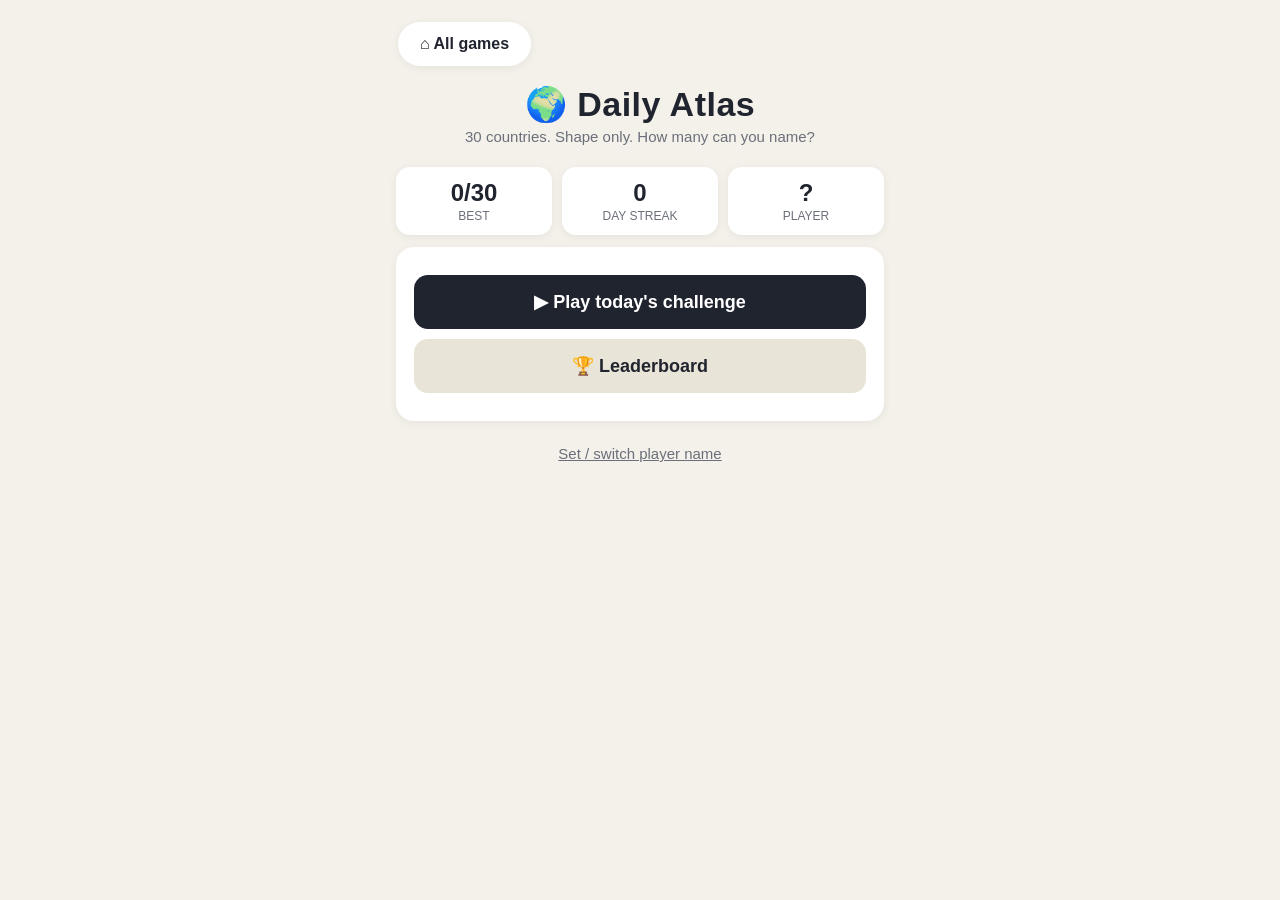
==== commit d3a225a6: "Leaderboard goes live: wire Apps Script web-app URL into Atlas, Putt, Putt-Putt" ====
--- a/games/daily-atlas/index.html
+++ b/games/daily-atlas/index.html
@@ -221,7 +221,7 @@
 }
 
 /* ================= leaderboard client ================= */
-var LEADERBOARD_URL=''; // <-- paste the Apps Script web-app URL here to go live
+var LEADERBOARD_URL='https://script.google.com/macros/s/AKfycbweCdB91evaNssQ8DwTslFAvNuwho8ivWnPsf5j29MVfXezYoWUFGatJ3cXqKBVUxTmsg/exec'; // live 2026-10-11
 function apiGet(params){
   if(!LEADERBOARD_URL) return Promise.reject(new Error('no-url'));
   var ctl=new AbortController(); var t=setTimeout(function(){ctl.abort();},8000);
